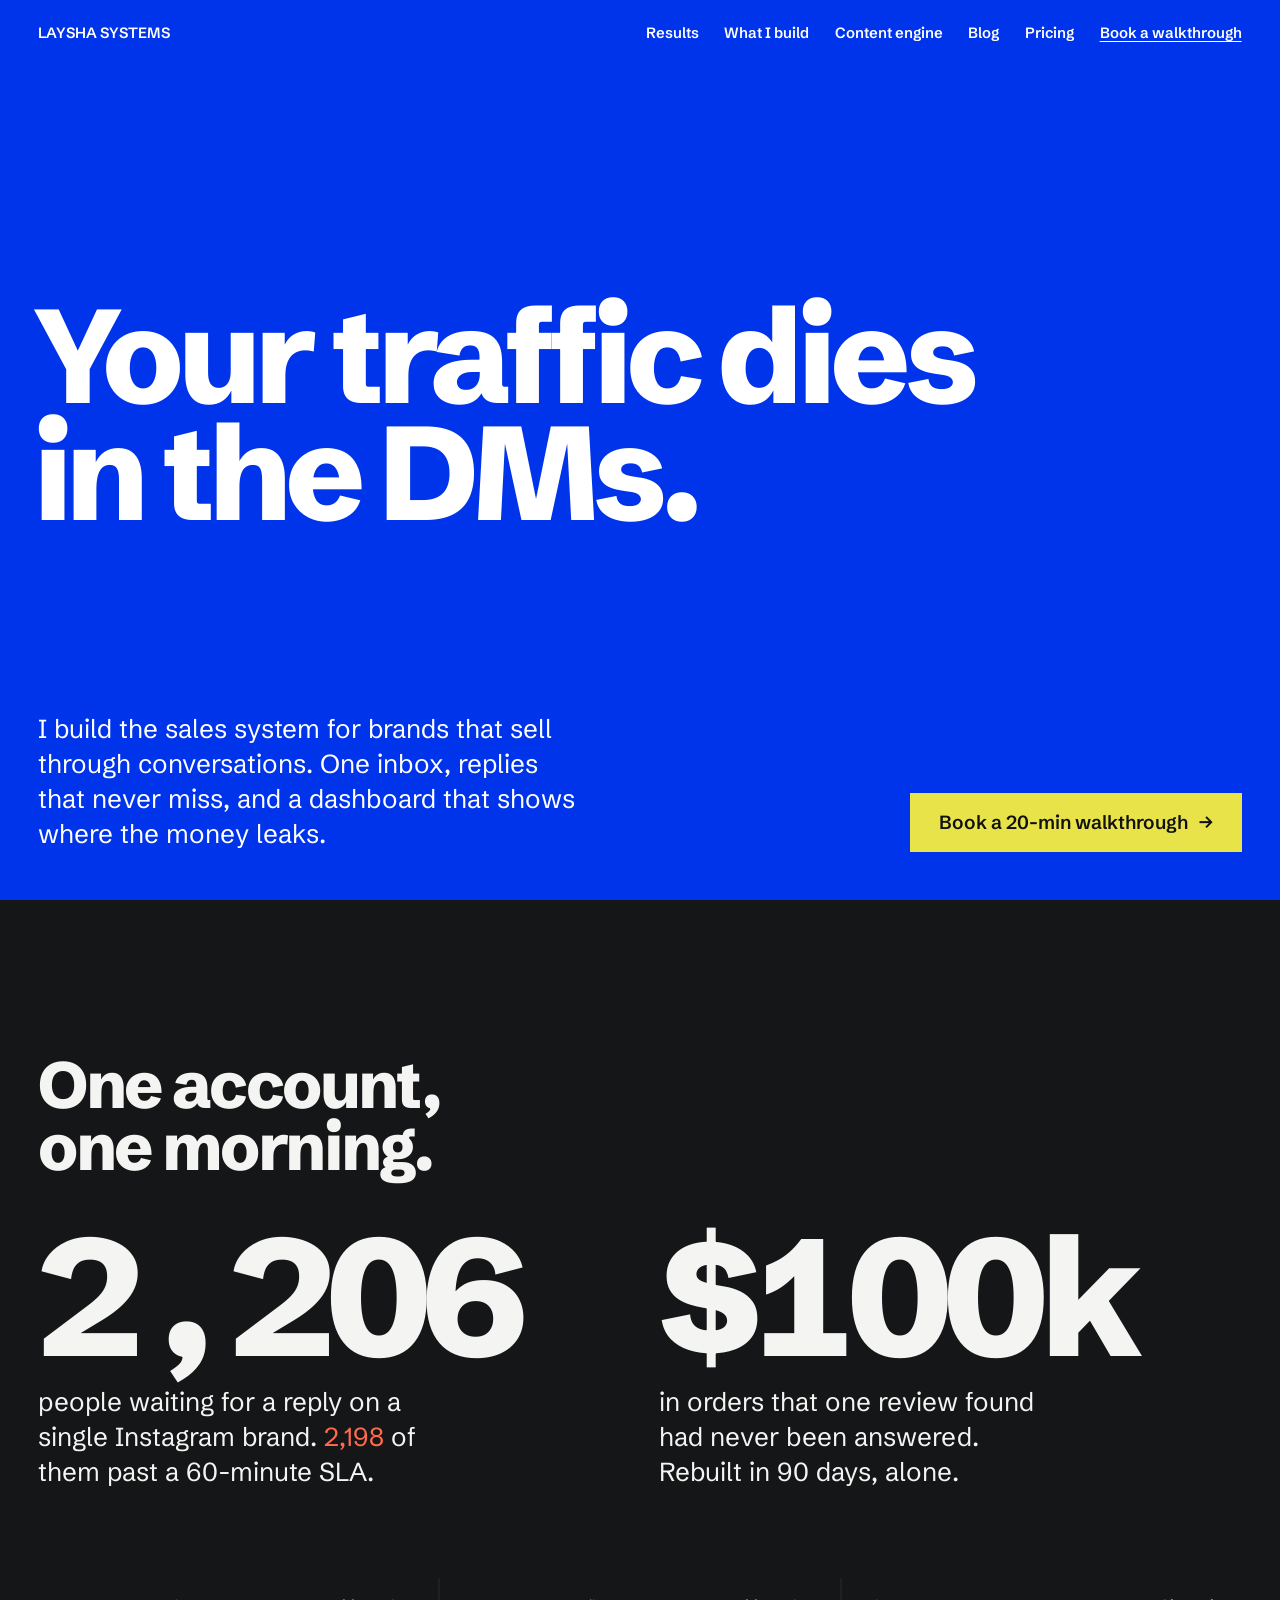
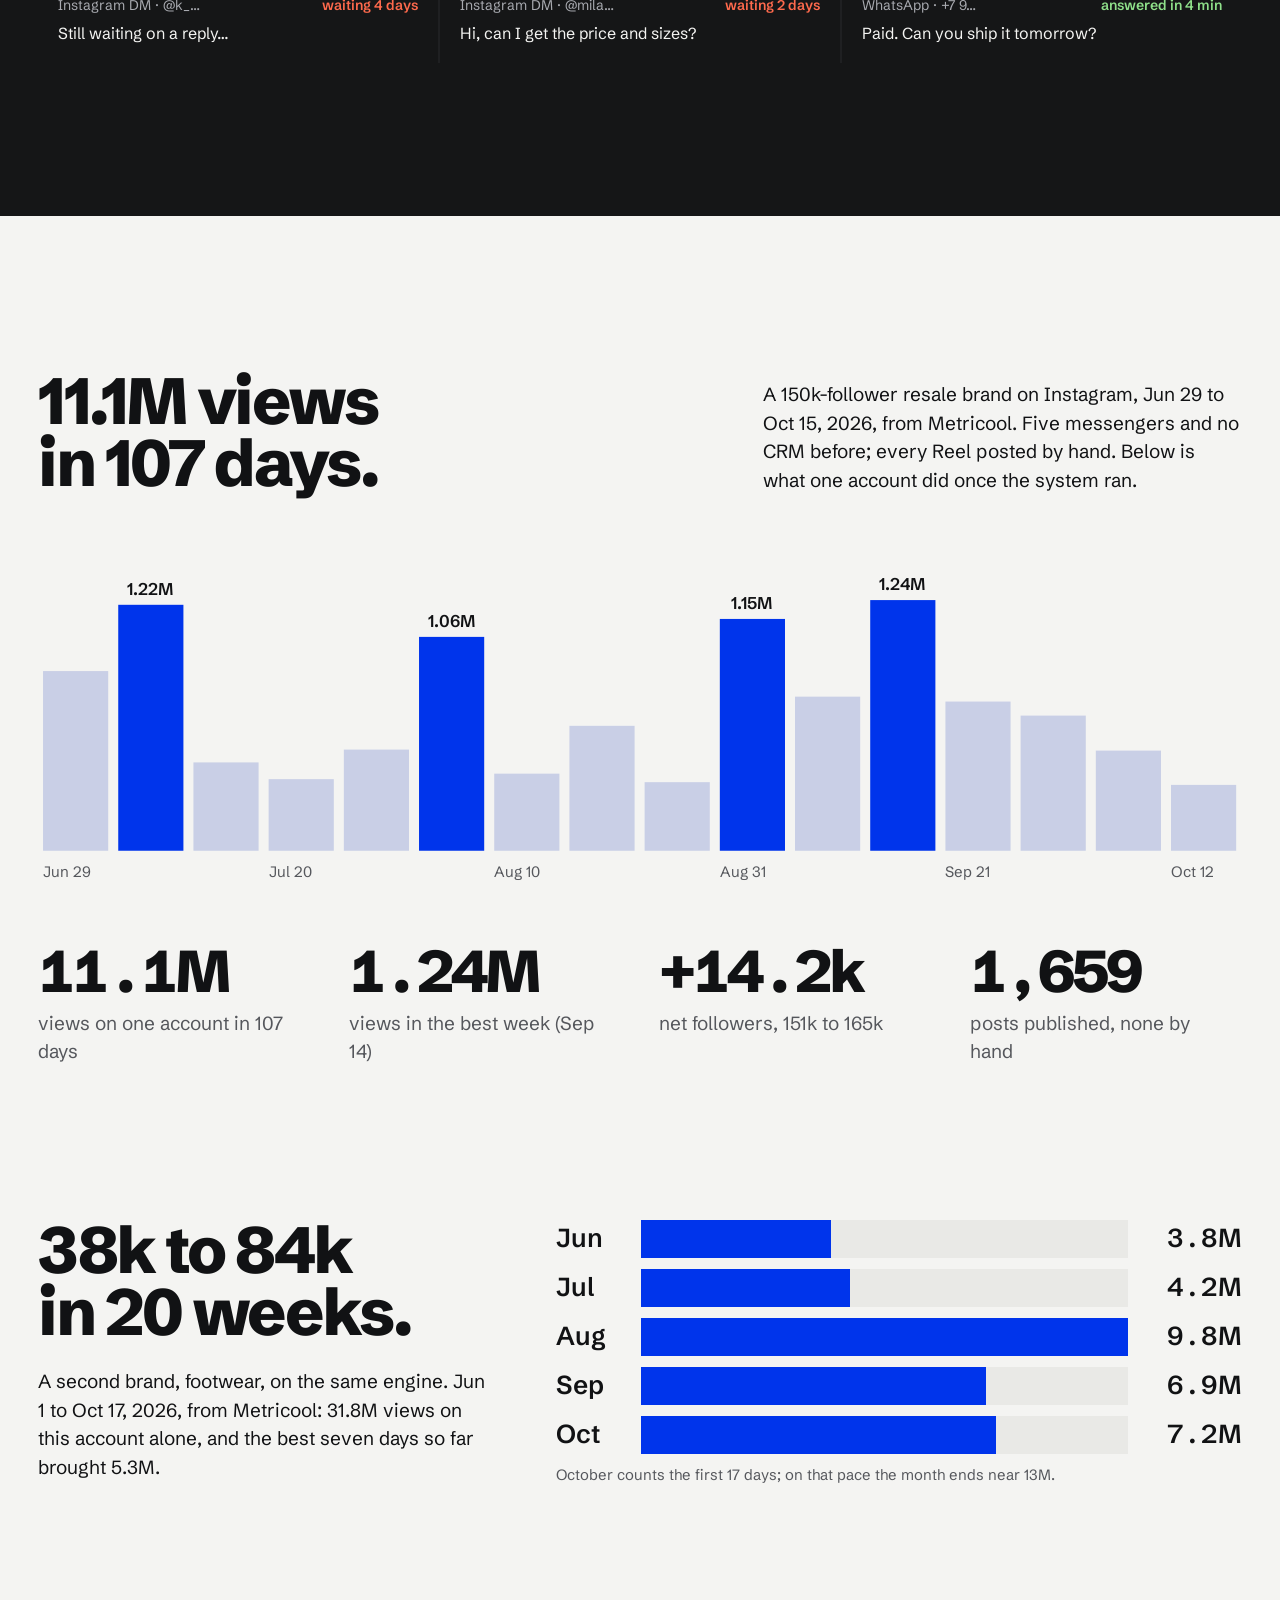
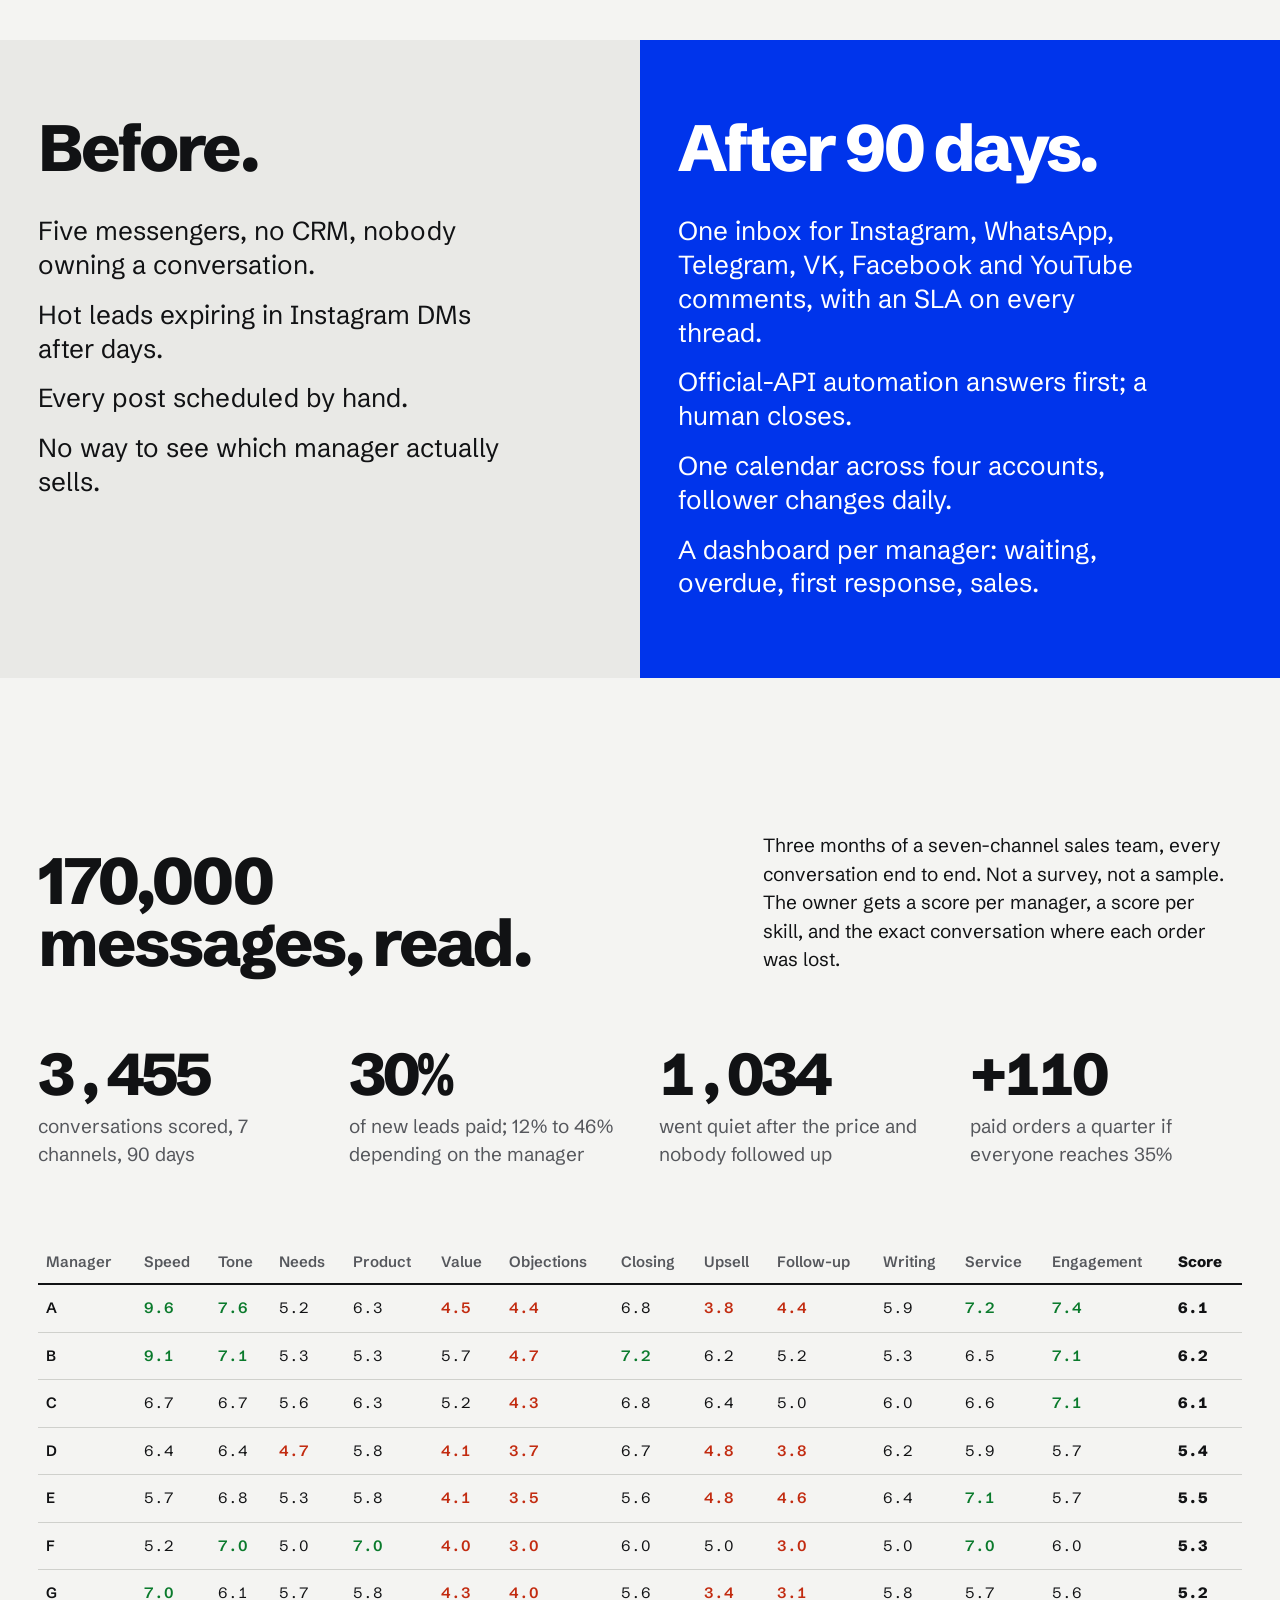
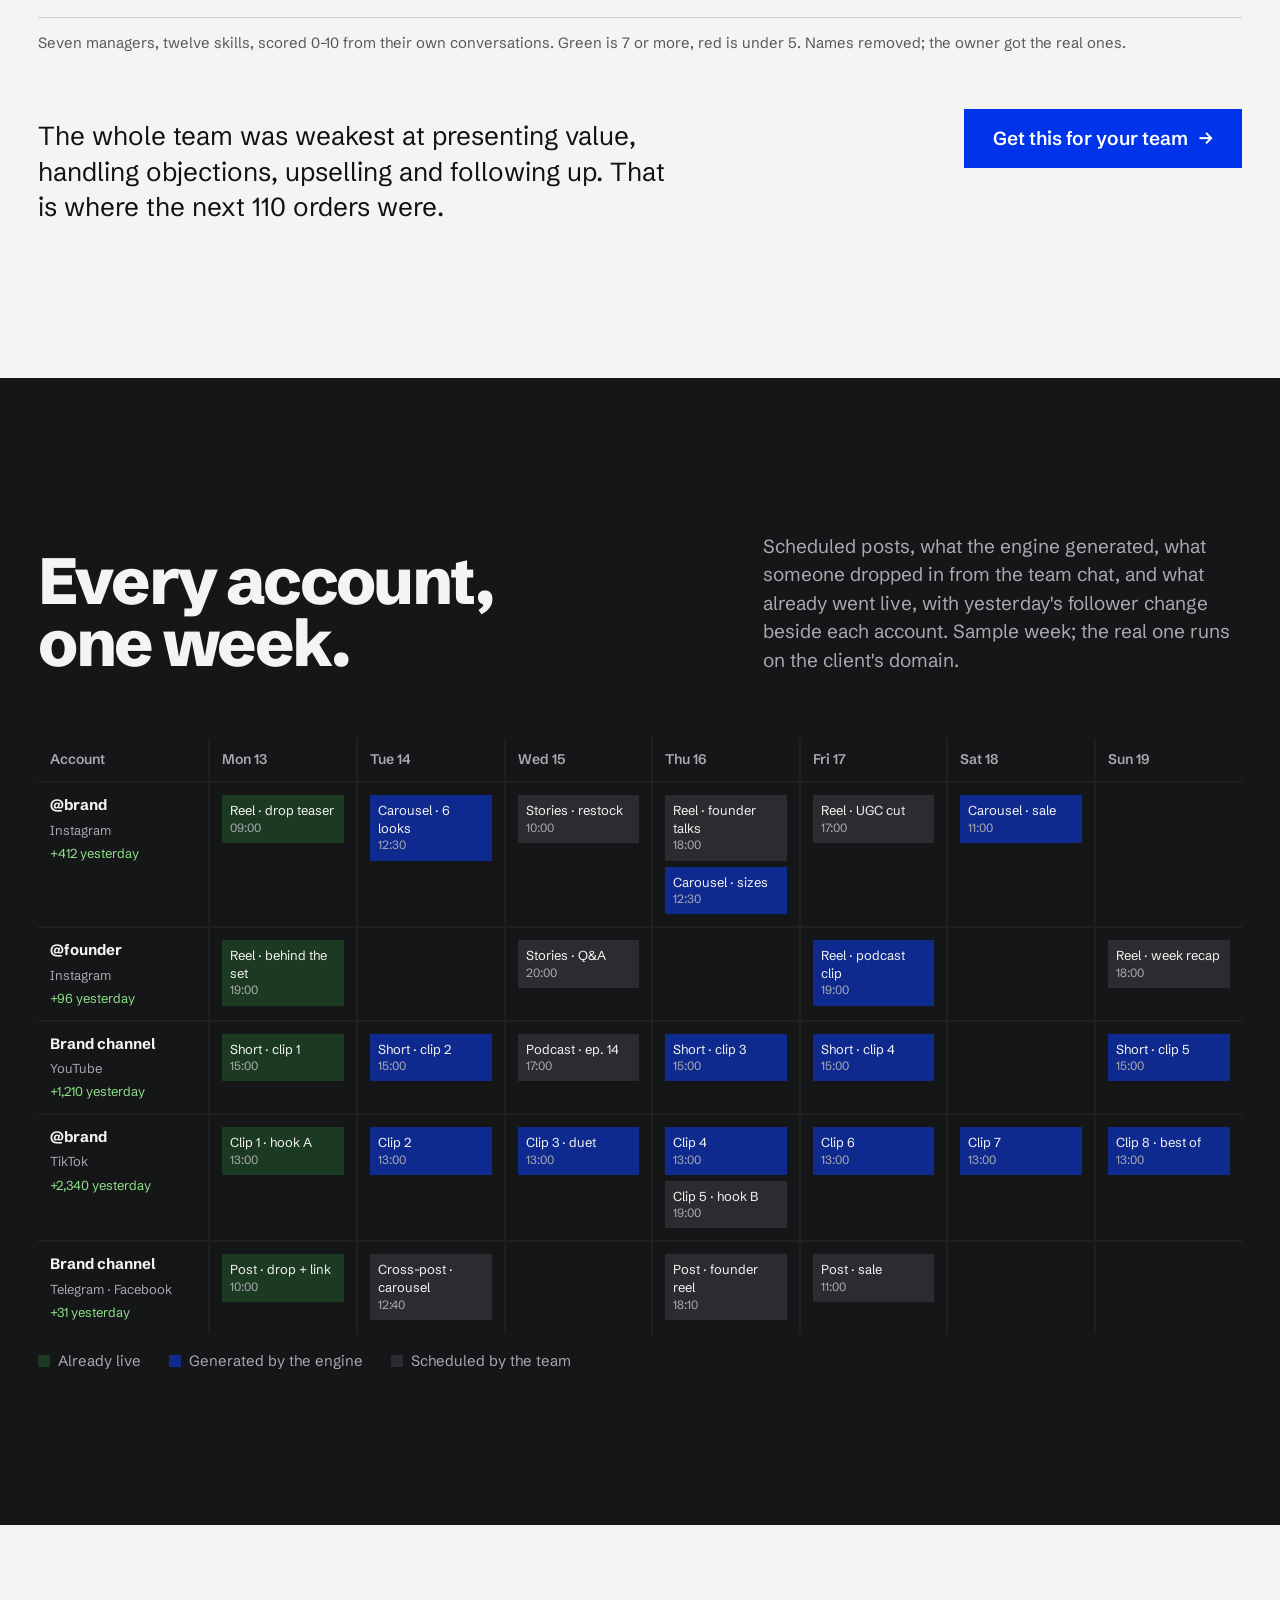
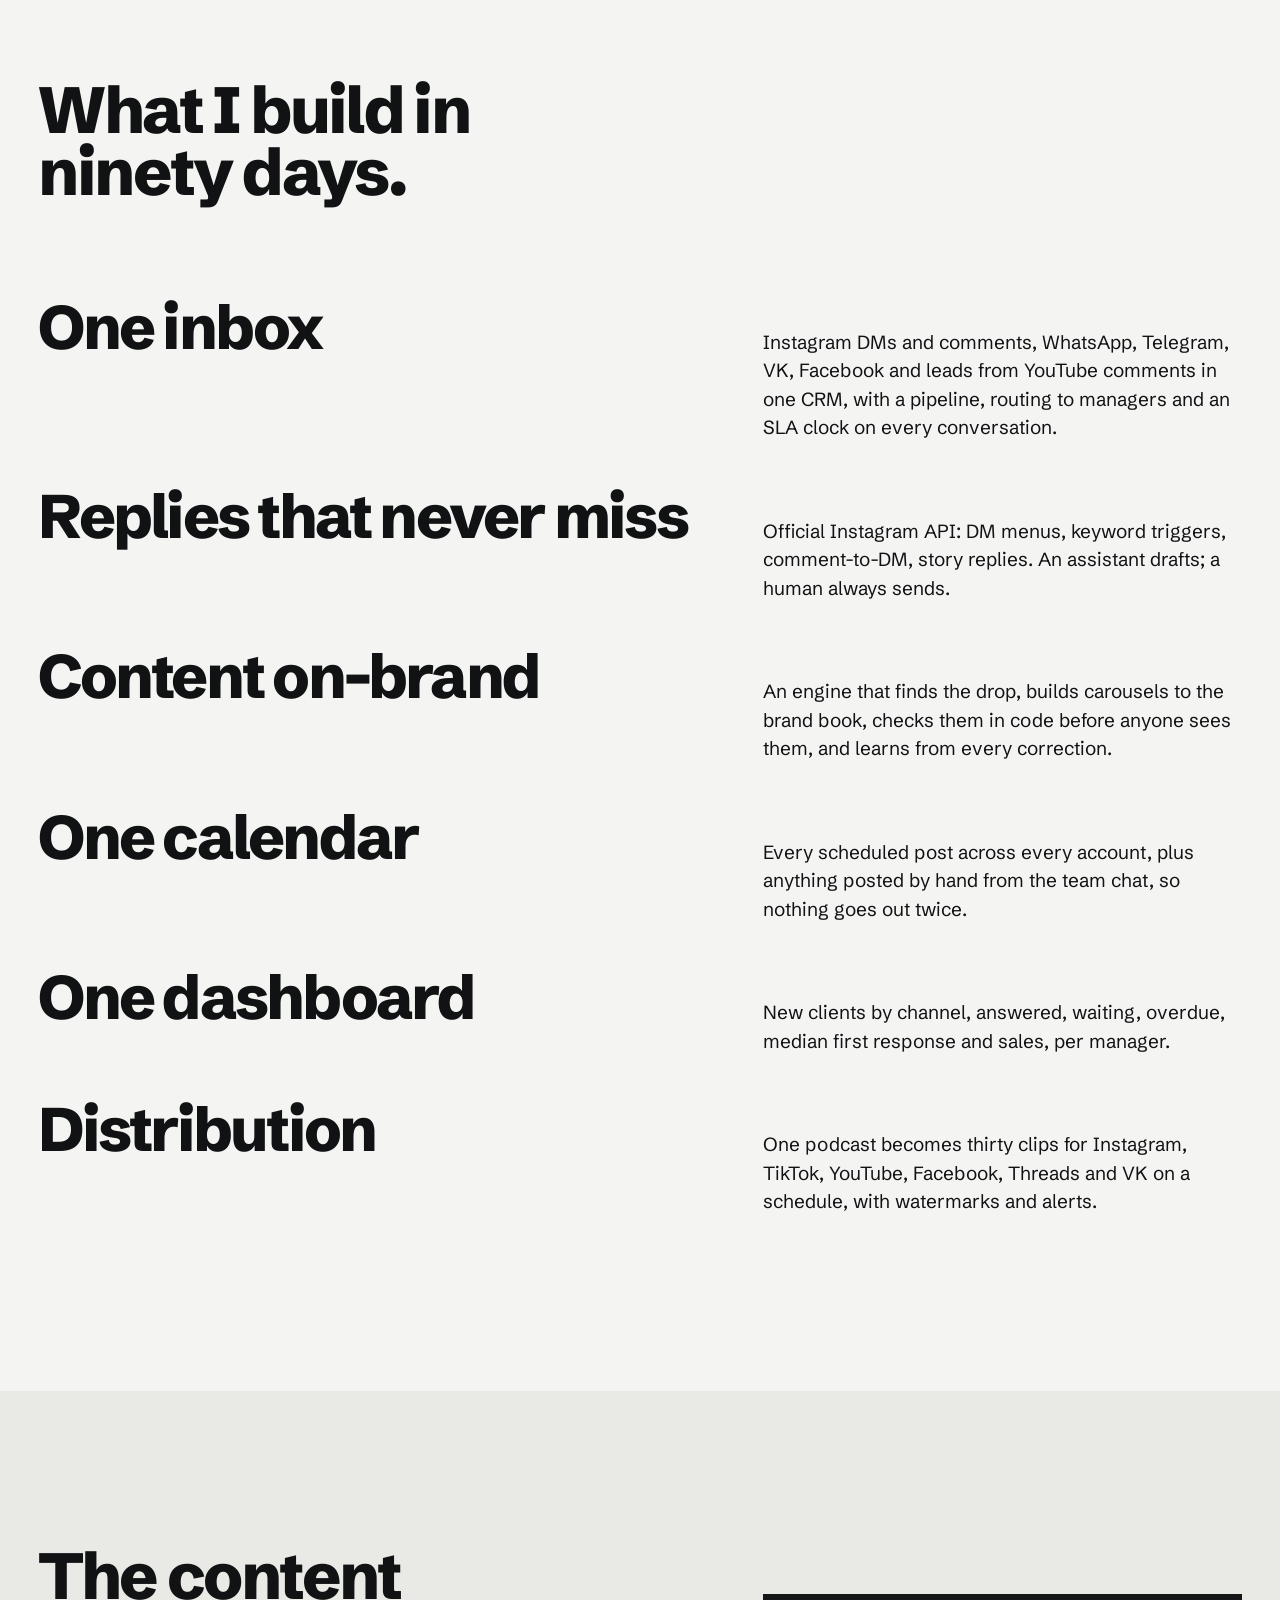
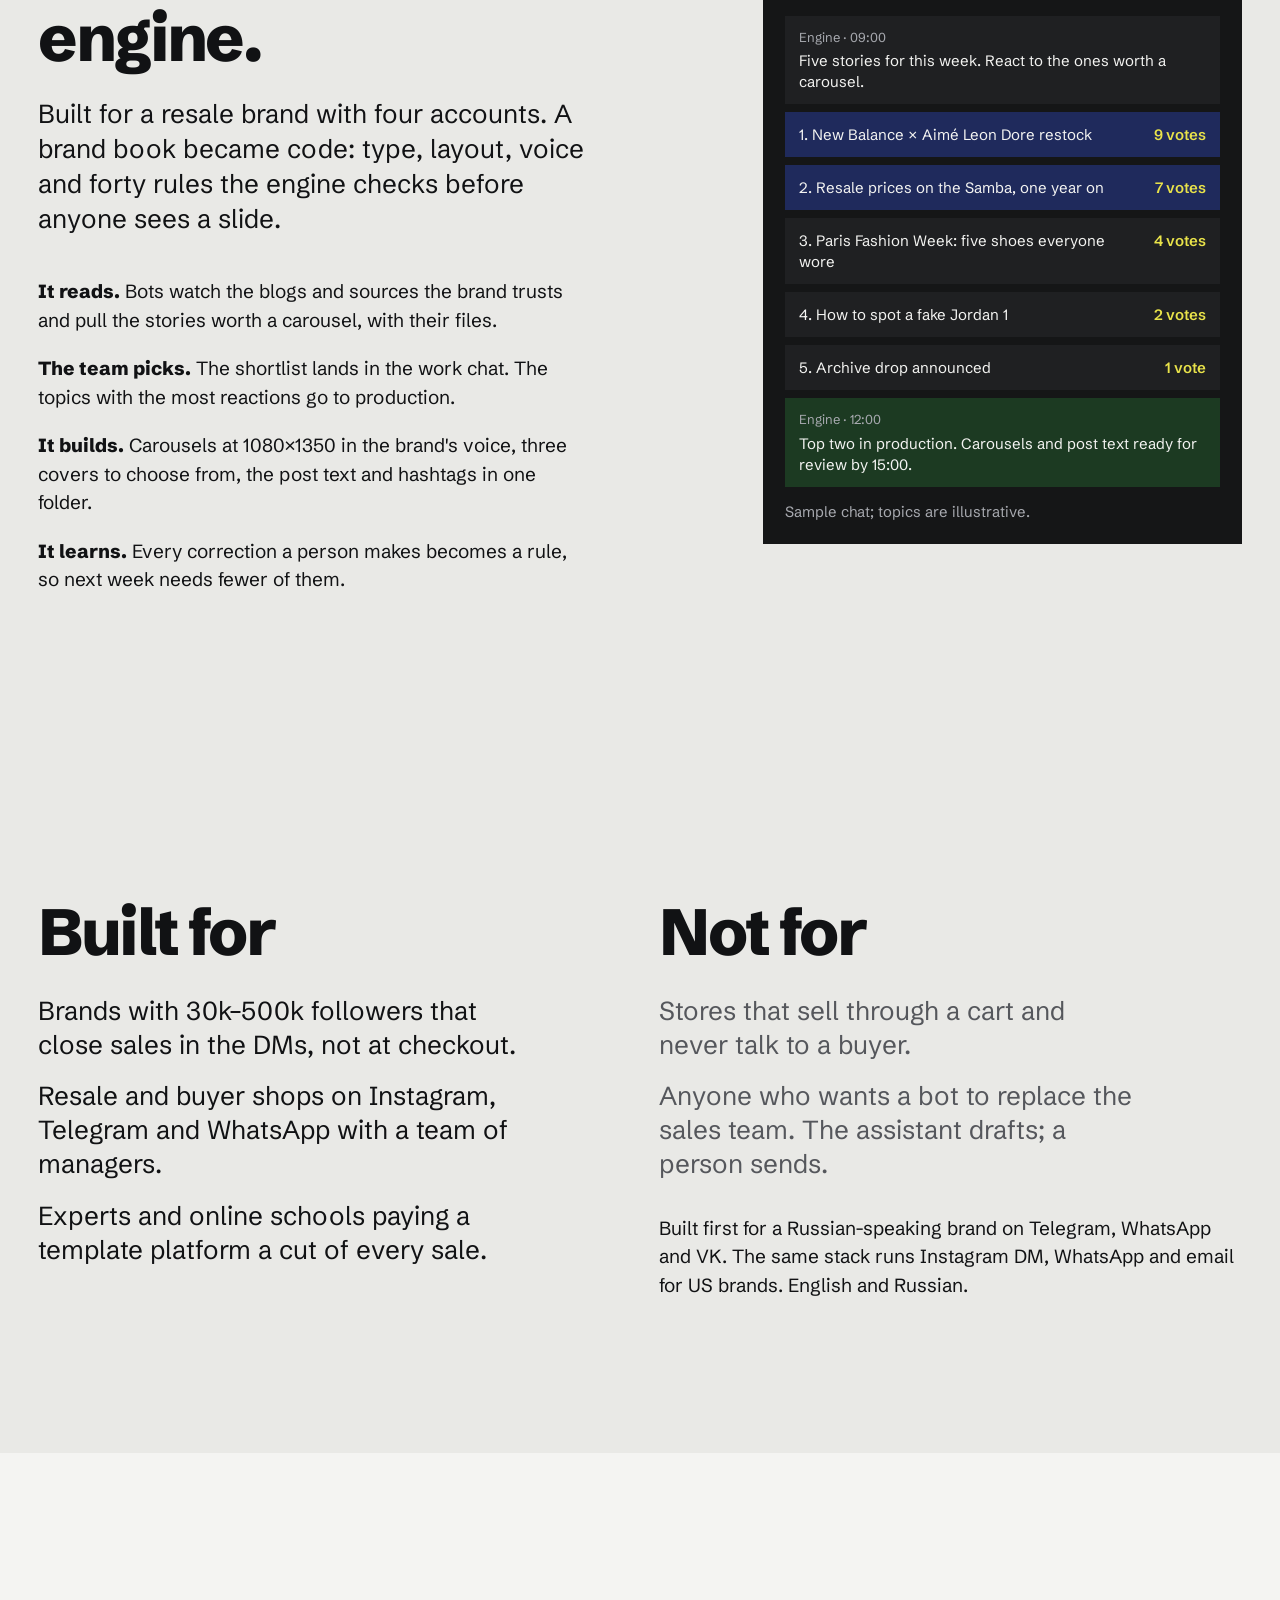
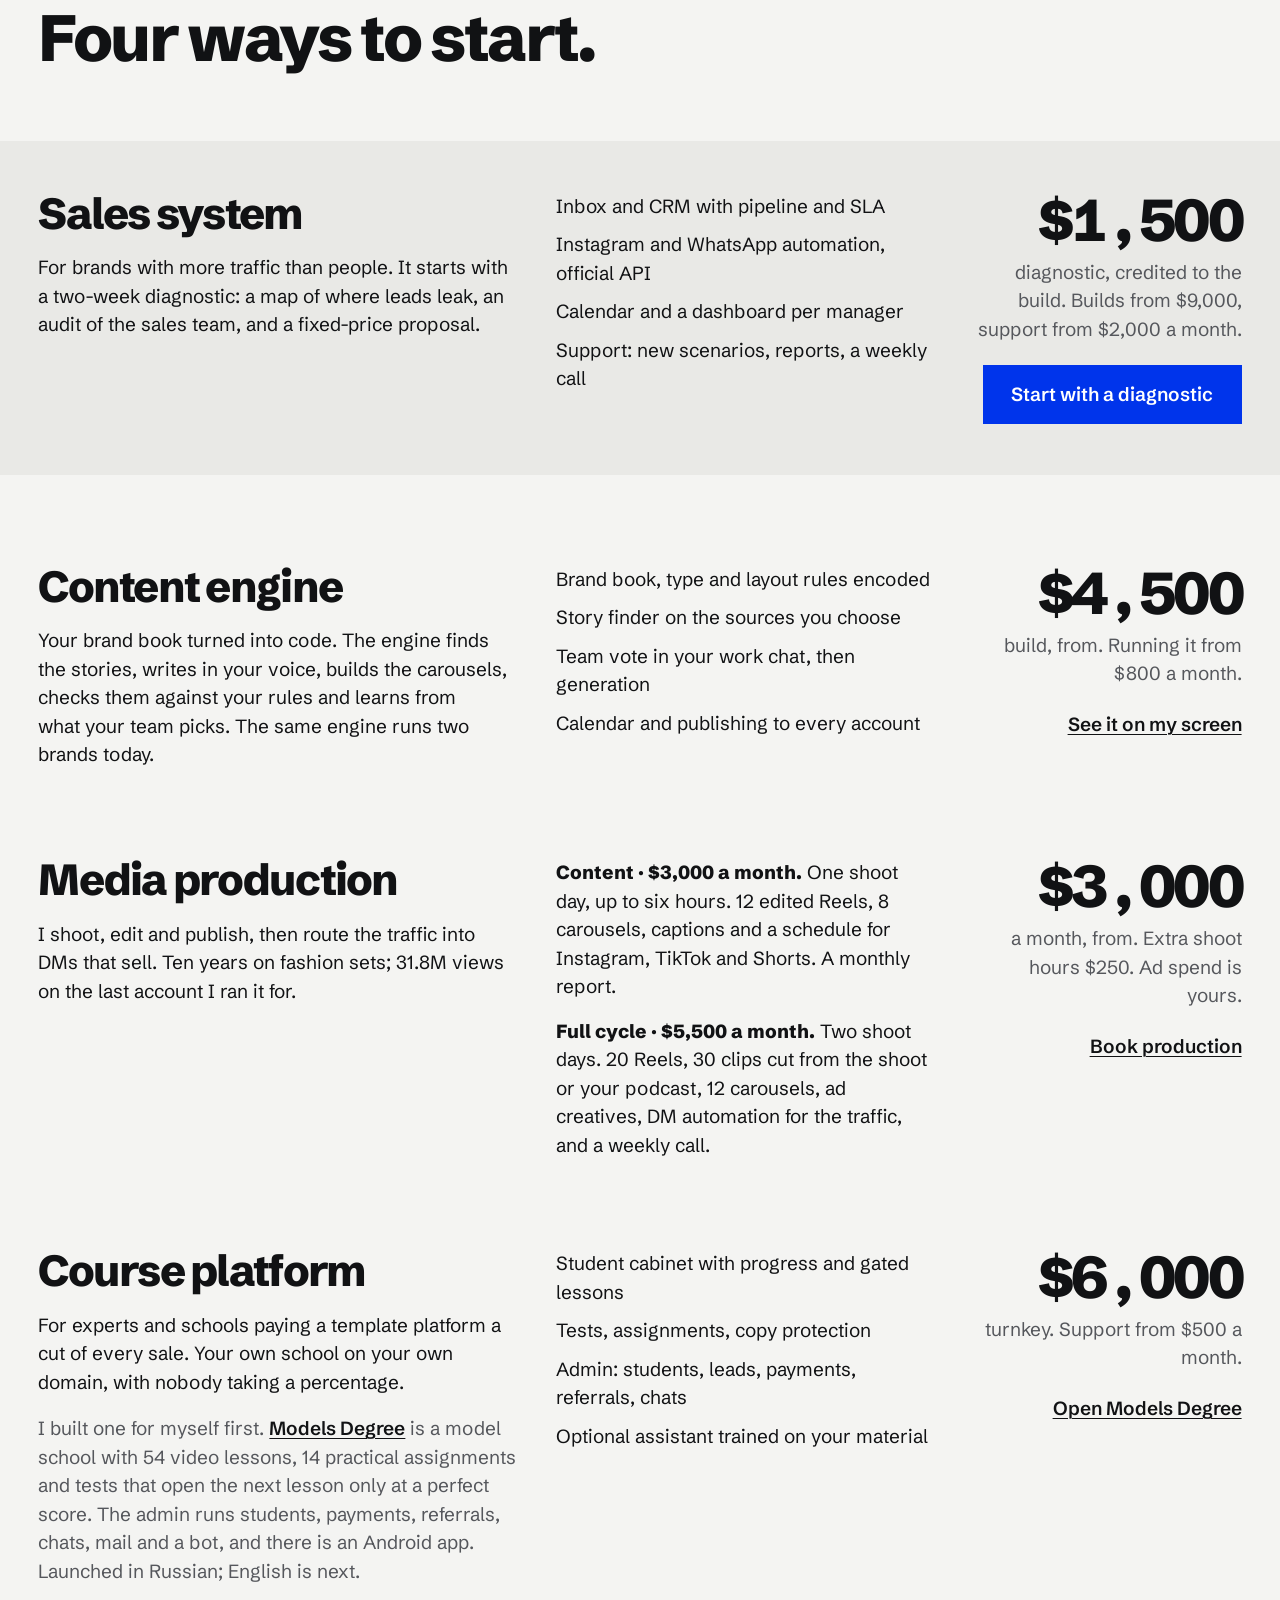
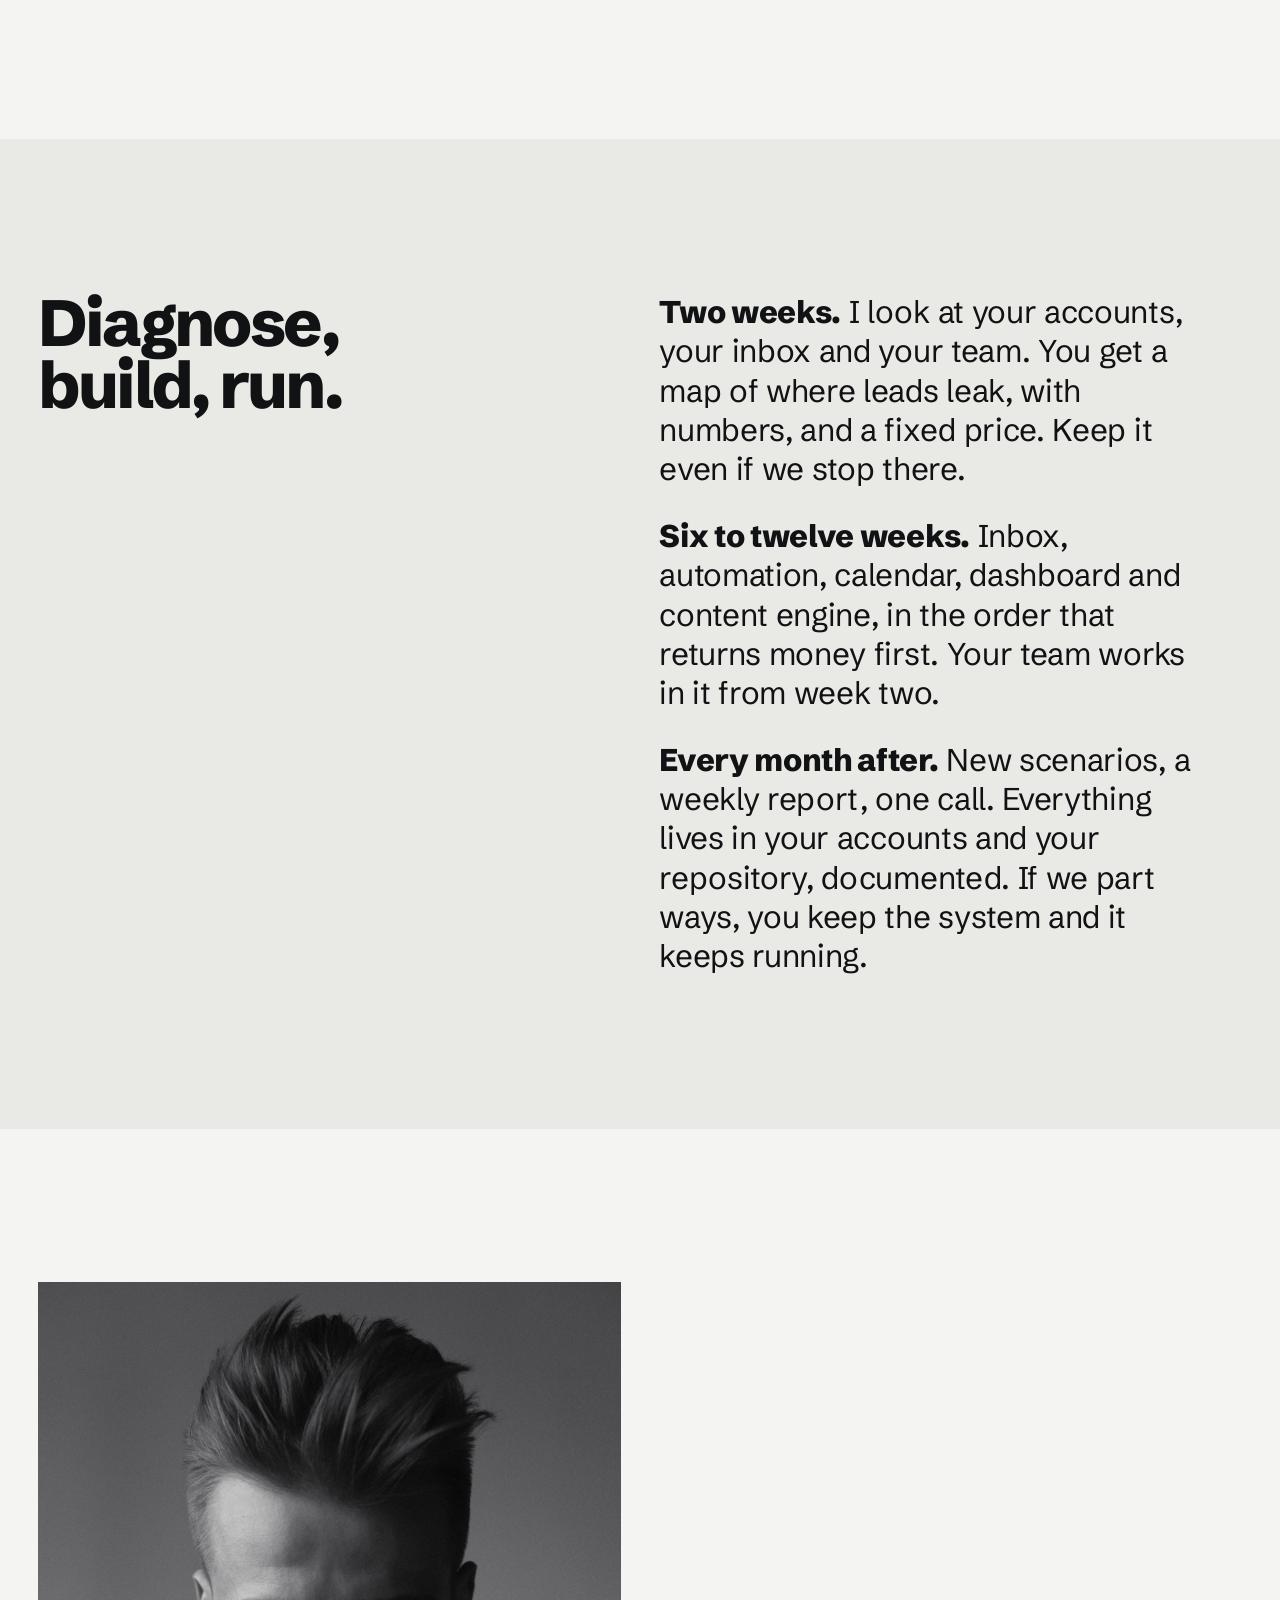
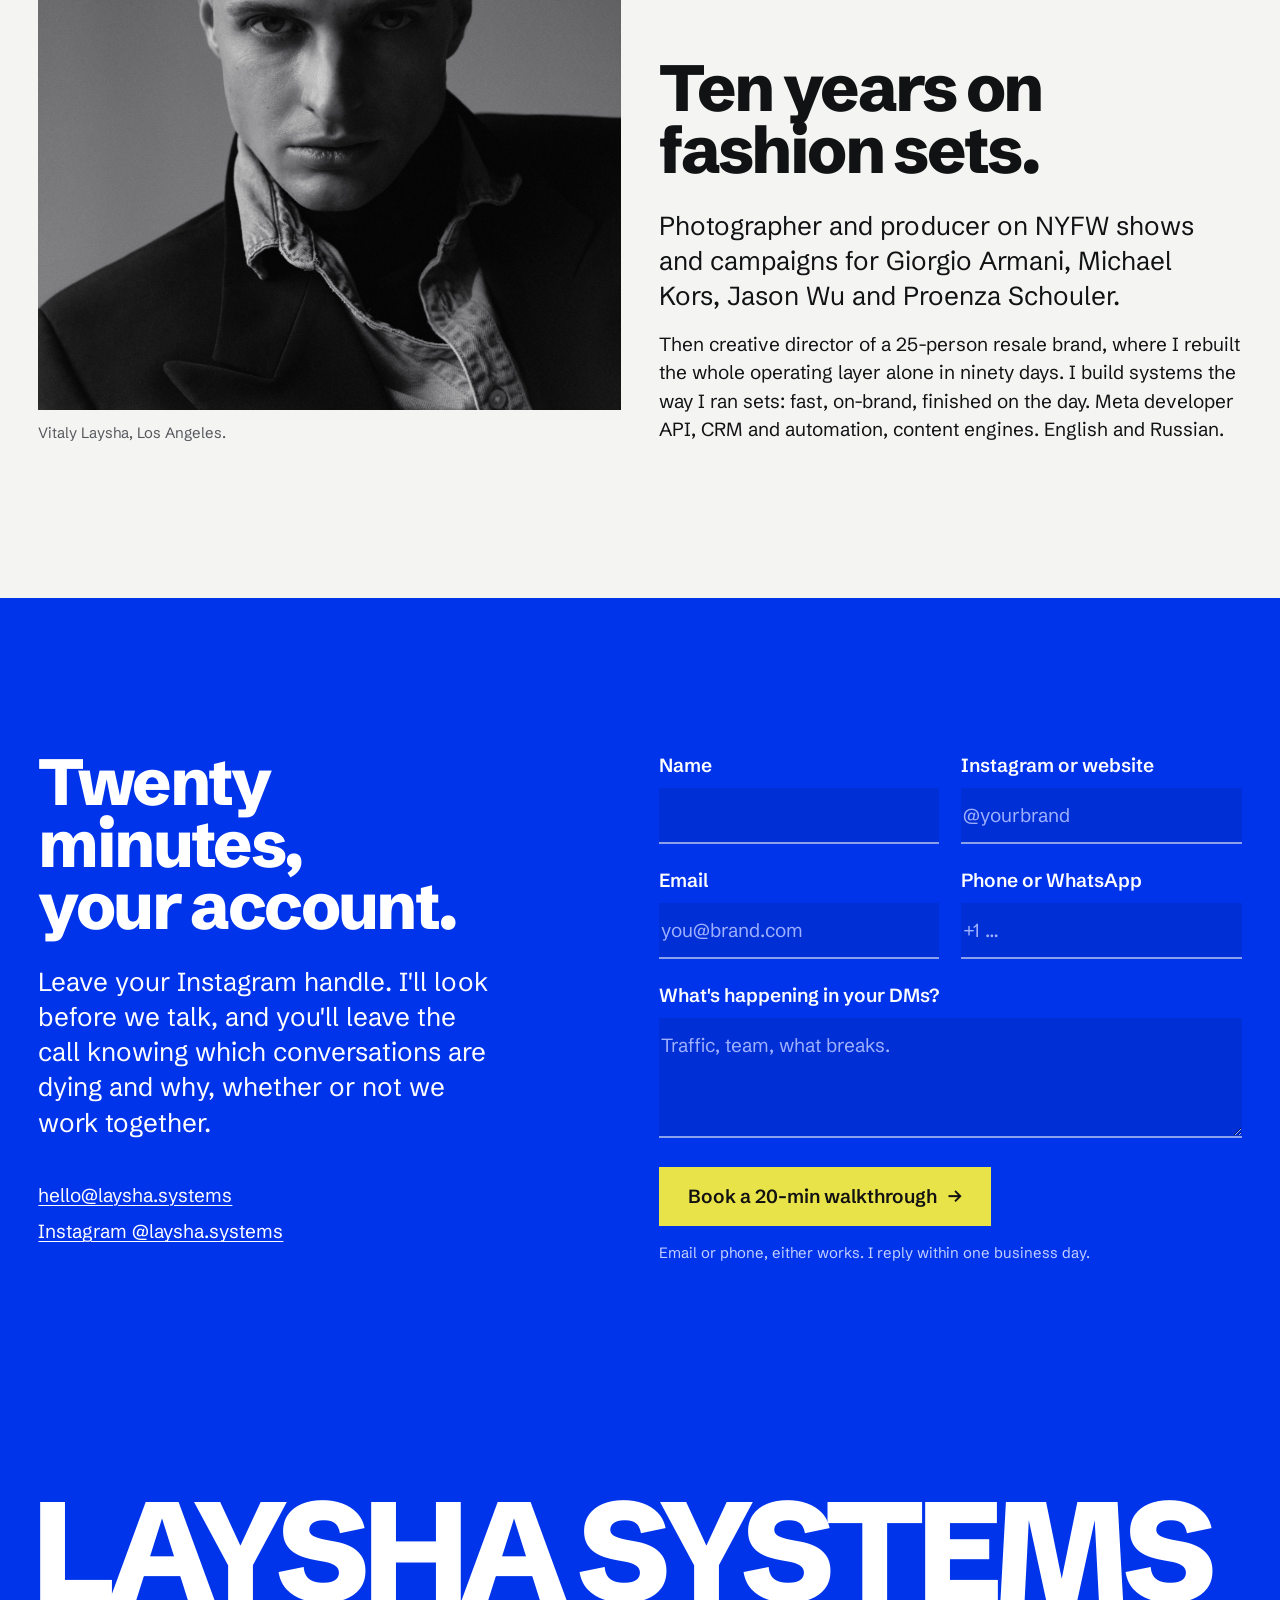
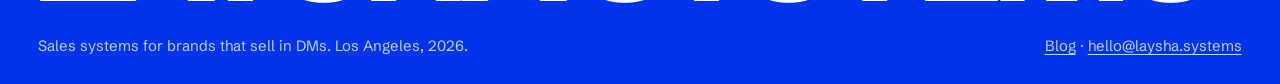
==== index.html @ 1160bf28 "Redesign (type-led, cobalt), content engine section, 4 offers, blog with 3 posts, robots/sitemap/llm" ====
<!doctype html>
<html lang="en">
<head>
<meta charset="utf-8">
<meta name="viewport" content="width=device-width,initial-scale=1,viewport-fit=cover">
<title>LAYSHA SYSTEMS — DM sales systems for Instagram brands</title>
<link rel="canonical" href="https://laysha.systems/">
<meta name="description" content="Sales systems for brands that sell through Instagram DMs: one inbox for every channel, replies that never miss, content on-brand at volume, and a dashboard that shows where the money leaks. Los Angeles.">
<meta property="og:url" content="https://laysha.systems/"><meta property="og:type" content="website"><meta name="twitter:card" content="summary_large_image">
<meta property="og:title" content="LAYSHA SYSTEMS">
<meta property="og:description" content="Your traffic dies in the DMs. I build the system that keeps it alive.">
<meta property="og:image" content="https://laysha.systems/portrait.jpg">
<meta name="theme-color" content="#0034eb">
<link rel="preconnect" href="https://fonts.googleapis.com">
<link rel="preconnect" href="https://fonts.gstatic.com" crossorigin>
<link href="https://fonts.googleapis.com/css2?family=Schibsted+Grotesk:wght@400;600;800&display=swap" rel="stylesheet">
<script type="application/ld+json">{"@context":"https://schema.org","@type":"ProfessionalService","name":"LAYSHA SYSTEMS","url":"https://laysha.systems/","email":"hello@laysha.systems","areaServed":"Worldwide","address":{"@type":"PostalAddress","addressLocality":"Los Angeles","addressRegion":"CA","addressCountry":"US"},"founder":{"@type":"Person","name":"Vitaly Laysha"},"description":"DM sales systems for Instagram brands: unified inbox and CRM, official-API automation, content engine, calendar and sales dashboard."}</script>
<style>
:root{
  --cobalt:#0034eb; --cobalt-2:#002fd6; --on-cobalt:#ffffff; --on-cobalt-2:#c5d0ff;
  --yellow:#e9e34a; --on-yellow:#111111;
  --paper:#f4f4f2; --paper-2:#e9e9e6; --ink:#111214; --muted:#55575c;
  --coal:#151617; --coal-2:#1f2022; --on-coal:#f4f4f2; --on-coal-2:#a8aab0;
  --red:#ff6a4d;
  --f:"Schibsted Grotesk","Helvetica Neue",Arial,sans-serif;
  --s-small:clamp(.875rem,.85rem + .1vw,.9375rem);
  --s-body:clamp(1.0625rem,1rem + .25vw,1.1875rem);
  --s-lead:clamp(1.25rem,1.1rem + .7vw,1.625rem);
  --s-head:clamp(2.25rem,1.2rem + 3.6vw,4.75rem);
  --s-display:clamp(2.6rem,10.4vw,10.5rem);
  --m:clamp(16px,3vw,40px);
  --gap:clamp(96px,12vw,200px);
  --ease:cubic-bezier(.22,1,.36,1);
}
*{box-sizing:border-box}
html{-webkit-text-size-adjust:100%;scroll-behavior:smooth}
body{margin:0;background:var(--paper);color:var(--ink);font-family:var(--f);font-size:var(--s-body);line-height:1.5;font-kerning:normal;text-rendering:optimizeLegibility;-webkit-font-smoothing:antialiased}
img{display:block;max-width:100%;height:auto}
a{color:inherit;text-underline-offset:.18em;text-decoration-thickness:.07em}
p{margin:0;max-width:60ch;text-wrap:pretty}
h1,h2,h3{margin:0;font-weight:800;letter-spacing:-.04em;line-height:.95;text-wrap:balance;hyphens:none}
h2{font-size:var(--s-head);max-width:16ch}
h3{font-size:var(--s-lead);letter-spacing:-.02em;line-height:1.15;font-weight:600}
::selection{background:var(--yellow);color:var(--on-yellow)}
:focus-visible{outline:3px solid var(--yellow);outline-offset:3px}
.num{font-variant-numeric:tabular-nums}
.wrap{padding-left:var(--m);padding-right:var(--m);max-width:1520px;margin:0 auto}
.sec{padding-top:var(--gap);padding-bottom:var(--gap)}
.lead{font-size:var(--s-lead);line-height:1.35;max-width:36ch}
.small{font-size:var(--s-small);line-height:1.45}
.muted{color:var(--muted)}

/* buttons: square, flat */
.btn{display:inline-flex;align-items:center;gap:.6em;padding:1.05em 1.5em;font:600 var(--s-body)/1 var(--f);text-decoration:none;border:0;cursor:pointer;transition:transform .16s var(--ease),background-color .2s}
.btn:active{transform:scale(.97)}
.btn.y{background:var(--yellow);color:var(--on-yellow)}
.btn.y:hover{background:#f4ef6a}
.btn.c{background:var(--cobalt);color:#fff}
.btn.c:hover{background:#1a49ff}
.btn .arr{transition:transform .25s var(--ease)}
.btn:hover .arr{transform:translateX(4px)}
.tlink{font-weight:600}

/* fields */
.cobalt{background:var(--cobalt);color:var(--on-cobalt)}
.coal{background:var(--coal);color:var(--on-coal)}
.paper2{background:var(--paper-2)}
.cobalt .muted{color:var(--on-cobalt-2)} .coal .muted{color:var(--on-coal-2)}

/* hero */
.hero{min-height:100svh;display:grid;grid-template-rows:auto 1fr auto;padding-top:22px;padding-bottom:clamp(28px,4vw,48px)}
.top{display:flex;justify-content:space-between;align-items:baseline;gap:24px;font-size:var(--s-small);font-weight:600}
.top nav{display:flex;gap:clamp(14px,2vw,28px);align-items:baseline}
.top nav a{text-decoration:none}
.top nav a:hover{text-decoration:underline}
.top .act{text-decoration:underline}
.hero h1{font-size:var(--s-display);letter-spacing:-.05em;line-height:.88;max-width:none;align-self:center;margin-top:8vh;margin-left:-.04em}
.hero h1 .l{display:block}
.hero .foot{display:flex;justify-content:space-between;align-items:flex-end;gap:32px;flex-wrap:wrap}
.hero .foot p{font-size:var(--s-lead);line-height:1.35;max-width:34ch}

/* proof */
.proof .grid{display:grid;grid-template-columns:repeat(12,minmax(0,1fr));gap:48px var(--m)}
.proof h2{grid-column:1/-1}
.big{font-size:clamp(4.5rem,13vw,13rem);font-weight:800;letter-spacing:-.06em;line-height:.85}
.pair{grid-column:span 6}
.pair p{margin-top:18px;font-size:var(--s-lead);line-height:1.35;max-width:24ch}
.pair .red{color:var(--red)}
.inbox{grid-column:1/-1;margin-top:40px}

/* interface fragments (real product UI keeps its own borders) */
[data-ui]{font-size:14px;line-height:1.35;font-family:var(--f)}
.ui-inbox{background:var(--coal-2);display:grid;grid-template-columns:repeat(3,minmax(0,1fr));gap:2px}
.ui-inbox .row{background:var(--coal);padding:18px 20px;display:grid;gap:8px}
.ui-inbox .who{display:flex;justify-content:space-between;color:var(--on-coal-2)}
.ui-inbox .msg{color:var(--on-coal);font-size:16px}
.ui-inbox .wait{color:var(--red);font-weight:600}
.ui-inbox .ok{color:#8fe08a;font-weight:600}

/* case */
.case-head{display:grid;grid-template-columns:repeat(12,minmax(0,1fr));gap:24px var(--m);align-items:end}
.case-head h2{grid-column:1/8}
.case-head p{grid-column:8/13}
.bars{margin-top:72px}
.bars svg{width:100%;height:auto;display:block}
.stats{display:grid;grid-template-columns:repeat(4,minmax(0,1fr));gap:32px var(--m);margin-top:56px}
.stats b{display:block;font-size:clamp(2.4rem,4.6vw,4.5rem);letter-spacing:-.05em;line-height:.95;font-weight:800}
.stats span{display:block;margin-top:10px;color:var(--muted);max-width:22ch}

/* months list for account two */
.two{margin-top:var(--gap);display:grid;grid-template-columns:repeat(12,minmax(0,1fr));gap:32px var(--m)}
.two .intro{grid-column:1/6}
.two .intro p{margin-top:24px}
.months{grid-column:6/13;display:grid;gap:10px;margin:0;padding:0;list-style:none}
.months li{display:grid;grid-template-columns:4.2ch 1fr 6ch;align-items:center;gap:18px;font-size:var(--s-lead);font-weight:600}
.months .bar{height:clamp(26px,3vw,40px);background:var(--paper-2)}
.months .bar i{display:block;height:100%;background:var(--cobalt);width:var(--w);transform-origin:left;transition:transform 1.1s var(--ease)}
.months .v{text-align:right}
.months .note{grid-template-columns:1fr;font-size:var(--s-small);font-weight:400;color:var(--muted)}

/* before/after */
.ba{display:grid;grid-template-columns:repeat(2,minmax(0,1fr));gap:0}
.ba > div{padding:clamp(40px,6vw,96px) var(--m)}
.ba h3{font-size:var(--s-head);font-weight:800;letter-spacing:-.04em;line-height:.95}
.ba ul{margin:36px 0 0;padding:0;list-style:none;display:grid;gap:16px;font-size:var(--s-lead);line-height:1.3;max-width:30ch}
.ba .after{background:var(--cobalt);color:#fff}

/* audit */
.audit-top{display:grid;grid-template-columns:repeat(12,minmax(0,1fr));gap:32px var(--m);align-items:end}
.audit-top h2{grid-column:1/8}
.audit-top p{grid-column:8/13}
.fourstat{display:grid;grid-template-columns:repeat(4,minmax(0,1fr));gap:32px var(--m);margin-top:72px}
.fourstat b{display:block;font-size:clamp(2.4rem,4.6vw,4.5rem);letter-spacing:-.05em;line-height:.95;font-weight:800}
.fourstat span{display:block;margin-top:10px;color:var(--muted);max-width:22ch}
.matrix{margin-top:72px;overflow-x:auto;-webkit-overflow-scrolling:touch}
.matrix table{border-collapse:collapse;width:100%;min-width:860px;font-size:15px}
.matrix thead th{font-weight:600;text-align:left;padding:10px 8px;color:var(--muted);border-bottom:2px solid var(--ink)}
.matrix tbody th{font-weight:600;text-align:left;padding:12px 8px;border-bottom:1px solid #cfd0cc}
.matrix td{padding:12px 8px;border-bottom:1px solid #cfd0cc;font-variant-numeric:tabular-nums}
.matrix td.g{color:#0a7a2c;font-weight:600} .matrix td.r{color:#c22b10;font-weight:600}
.matrix td:last-child,.matrix th:last-child{font-weight:800;color:var(--ink)}
.matrix-cap{margin-top:16px}
.audit-end{margin-top:56px;display:flex;flex-wrap:wrap;gap:24px 48px;align-items:baseline;justify-content:space-between}
.audit-end p{font-size:var(--s-lead);line-height:1.35;max-width:40ch}

/* calendar fragment */
.cal-head{display:grid;grid-template-columns:repeat(12,minmax(0,1fr));gap:24px var(--m);align-items:end}
.cal-head h2{grid-column:1/8}
.cal-head p{grid-column:8/13}
.ui-cal{margin-top:64px;overflow-x:auto;-webkit-overflow-scrolling:touch}
.ui-cal .grid{display:grid;grid-template-columns:170px repeat(7,minmax(118px,1fr));gap:2px;background:var(--coal-2);min-width:1000px}
.ui-cal .c{background:var(--coal);padding:12px;min-height:76px;display:grid;align-content:start;gap:6px}
.ui-cal .h{min-height:auto;color:var(--on-coal-2);font-weight:600}
.ui-cal .acc b{display:block;font-size:15px;color:var(--on-coal)}
.ui-cal .acc span{color:var(--on-coal-2);font-size:13px}
.ui-cal .acc em{font-style:normal;color:#8fe08a;font-size:13px}
.ui-cal .p{background:#2a2c30;padding:7px 8px;font-size:13px;color:var(--on-coal)}
.ui-cal .p small{display:block;color:var(--on-coal-2);font-size:12px}
.ui-cal .p.gen{background:#0f2a8f}
.ui-cal .p.live{background:#1c3a22}
.cal-key{margin-top:16px;display:flex;flex-wrap:wrap;gap:8px 28px}
.cal-key i{display:inline-block;width:12px;height:12px;margin-right:8px;vertical-align:-1px}

/* capabilities list */
.caps h2{max-width:18ch}
.caps ol{list-style:none;margin:72px 0 0;padding:0}
.caps li{display:grid;grid-template-columns:repeat(12,minmax(0,1fr));gap:12px var(--m);align-items:baseline;padding:22px 0}
.caps li + li{border-top:0}
.caps .name{grid-column:1/8;font-size:clamp(2rem,4.8vw,5rem);font-weight:800;letter-spacing:-.045em;line-height:.98}
.caps .what{grid-column:8/13}

/* content engine */
.eng{display:grid;grid-template-columns:repeat(12,minmax(0,1fr));gap:48px var(--m);align-items:start}
.eng .t{grid-column:1/7}
.eng .t .lead{margin-top:28px}
.eng .steps{margin:40px 0 0;padding:0;list-style:none;display:grid;gap:20px;max-width:46ch}
.eng .steps b{font-weight:800}
.eng .chat{grid-column:8/13;background:var(--coal);padding:22px;display:grid;gap:8px;align-self:center}
.chat .bubble{background:var(--coal-2);color:var(--on-coal);padding:12px 14px;font-size:15px;line-height:1.4}
.chat .who{display:block;color:var(--on-coal-2);font-size:13px;margin-bottom:4px}
.chat .opt{display:flex;justify-content:space-between;gap:12px}
.chat .opt em{font-style:normal;color:var(--yellow);font-weight:600;white-space:nowrap}
.chat .opt:nth-child(2),.chat .opt:nth-child(3){background:#1f2a5c}
.chat .done{background:#1c3a22}
.offer .pk{display:grid;gap:16px}
.offer .pk b{font-weight:800}
.offer .ex{margin-top:16px;color:var(--muted)}
.offer .ex a{color:var(--ink);font-weight:600}
@media (max-width:860px){.eng .t,.eng .chat{grid-column:1/-1}}

/* fit */
.fit{display:grid;grid-template-columns:repeat(12,minmax(0,1fr));gap:48px var(--m)}
.fit > div:first-child{grid-column:1/7} .fit > div:last-child{grid-column:7/13}
.fit h3{font-size:var(--s-head);font-weight:800;letter-spacing:-.04em;line-height:.95}
.fit ul{margin:32px 0 0;padding:0;list-style:none;display:grid;gap:18px;font-size:var(--s-lead);line-height:1.3;max-width:30ch}
.fit .no{color:var(--muted)}

/* offers */
.offers{margin-top:72px;display:grid;gap:clamp(56px,7vw,96px)}
.offer{display:grid;grid-template-columns:repeat(12,minmax(0,1fr));gap:24px var(--m);align-items:start}
.offer .t{grid-column:1/6}
.offer .t h3{font-size:clamp(1.9rem,3.4vw,3.25rem);font-weight:800;letter-spacing:-.04em;line-height:1}
.offer .t p{margin-top:18px}
.offer ul{grid-column:6/10;margin:0;padding:0;list-style:none;display:grid;gap:10px}
.offer .price{grid-column:10/13;text-align:right}
.offer .price b{display:block;font-size:clamp(2.4rem,4.6vw,4.5rem);letter-spacing:-.05em;line-height:.95;font-weight:800}
.offer .price span{display:block;margin:10px 0 22px;color:var(--muted)}
.offer.main{background:var(--paper-2);padding:clamp(28px,4vw,56px) var(--m);margin:0 calc(var(--m) * -1)}

/* process */
.process{display:grid;grid-template-columns:repeat(12,minmax(0,1fr));gap:32px var(--m)}
.process h2{grid-column:1/6}
.process .body{grid-column:7/13;display:grid;gap:28px}
.process .body p{font-size:clamp(1.375rem,1rem + 1.2vw,2.125rem);line-height:1.25;max-width:28ch;letter-spacing:-.01em}
.process .body p b{font-weight:800}

/* about */
.about{display:grid;grid-template-columns:repeat(12,minmax(0,1fr));gap:40px var(--m);align-items:end}
.about figure{grid-column:1/7;margin:0}
.about figure img{width:100%;aspect-ratio:4/5;object-fit:cover}
.about figure figcaption{margin-top:12px}
.about .t{grid-column:7/13}
.about .t p{margin-top:28px}
.about .t p + p{margin-top:16px}

/* contact */
.contact{display:grid;grid-template-columns:repeat(12,minmax(0,1fr));gap:48px var(--m)}
.contact .t{grid-column:1/6}
.contact .t p{margin-top:28px}
.contact .t .reach{margin-top:40px;display:grid;gap:8px}
.contact form{grid-column:7/13;display:grid;gap:22px}
.contact .two-col{display:grid;grid-template-columns:1fr 1fr;gap:22px}
.contact label{display:block;font-weight:600;margin-bottom:8px}
.contact input,.contact textarea{width:100%;font:400 var(--s-body)/1.4 var(--f);color:#fff;background:var(--cobalt-2);border:0;border-bottom:2px solid rgba(255,255,255,.55);padding:14px 2px;border-radius:0}
.contact textarea{min-height:120px;resize:vertical}
.contact input::placeholder,.contact textarea::placeholder{color:#9fb0ff}
.contact input:focus,.contact textarea:focus{outline:0;border-bottom-color:var(--yellow)}
.contact .send{display:flex;flex-wrap:wrap;gap:16px 28px;align-items:center}
.ok-msg{display:none;font-size:var(--s-lead);line-height:1.35}
form.sent > *:not(.ok-msg){display:none}
form.sent .ok-msg{display:block}

/* footer */
.foot-big{padding-top:clamp(40px,6vw,80px);padding-bottom:28px}
.foot-big{overflow:hidden}
.foot-big .name{font-size:clamp(2.4rem,11vw,12.5rem);font-weight:800;letter-spacing:-.06em;line-height:.8;margin-left:-.05em;white-space:nowrap}
.foot-big .row{display:flex;flex-wrap:wrap;justify-content:space-between;gap:12px 32px;margin-top:28px}

/* motion: content visible without JS; .js enables entrances */
.js .rv{opacity:0;transform:translateY(24px);transition:opacity .7s var(--ease),transform .7s var(--ease)}
.js .rv.in{opacity:1;transform:none}
.js .rv.d1{transition-delay:.07s}.js .rv.d2{transition-delay:.14s}.js .rv.d3{transition-delay:.21s}
.js .mask{overflow:hidden;display:block;padding-bottom:.06em;margin-bottom:-.06em}
.js .mask > span{display:block;transform:translateY(105%);transition:transform .95s var(--ease)}
.js .mask.in > span{transform:none}
.js .months .bar i{transform:scaleX(0)}
.js .months.in .bar i{transform:scaleX(1)}
.js .months.in li:nth-child(2) .bar i{transition-delay:.08s}.js .months.in li:nth-child(3) .bar i{transition-delay:.16s}.js .months.in li:nth-child(4) .bar i{transition-delay:.24s}.js .months.in li:nth-child(5) .bar i{transition-delay:.32s}
.js .bars rect.b{transform:scaleY(0);transform-box:fill-box;transform-origin:bottom;transition:transform .9s var(--ease)}
.js .bars.in rect.b{transform:scaleY(1)}
@media (prefers-reduced-motion:reduce){
  html{scroll-behavior:auto}
  .js .rv,.js .mask > span,.js .months .bar i,.js .bars rect.b{opacity:1;transform:none;transition:none}
}

/* phone */
@media (max-width:860px){
  .top nav a.hide{display:none}
  .hero h1{margin-top:0;font-size:11.6vw;align-self:end;margin-bottom:9vh}
  .proof .pair{grid-column:1/-1}
  .ui-inbox{grid-template-columns:1fr}
  .case-head h2,.case-head p,.audit-top h2,.audit-top p,.cal-head h2,.cal-head p,.two .intro,.months,.fit > div:first-child,.fit > div:last-child,.offer .t,.offer ul,.offer .price,.process h2,.process .body,.about figure,.about .t,.contact .t,.contact form{grid-column:1/-1}
  .stats,.fourstat{grid-template-columns:1fr 1fr}
  .ba{grid-template-columns:1fr}
  .caps .name,.caps .what{grid-column:1/-1}
  .caps li{padding:16px 0}
  .offer .price{text-align:left}
  .contact .two-col{grid-template-columns:1fr}
  .months li{grid-template-columns:3.6ch 1fr 5ch;gap:12px}
}
</style>
</head>
<body>

<section class="cobalt hero wrap" id="top" style="max-width:none">
  <div class="top">
    <a href="#top" style="text-decoration:none">LAYSHA SYSTEMS</a>
    <nav aria-label="Main">
      <a href="#case" class="hide">Results</a><a href="#build" class="hide">What I build</a><a href="#engine" class="hide">Content engine</a><a href="/blog/" class="hide">Blog</a><a href="#pricing" class="hide">Pricing</a><a href="#contact" class="act">Book a walkthrough</a>
    </nav>
  </div>
  <h1><span class="mask l"><span>Your traffic dies</span></span><span class="mask l"><span>in the DMs.</span></span></h1>
  <div class="foot">
    <p class="rv">I build the sales system for brands that sell through conversations. One inbox, replies that never miss, and a dashboard that shows where the money leaks.</p>
    <a class="btn y rv d1" href="#contact">Book a 20-min walkthrough <span class="arr" aria-hidden="true">→</span></a>
  </div>
</section>

<section class="coal proof sec" aria-label="What one audit found">
  <div class="wrap grid">
    <h2 class="rv">One account, one morning.</h2>
    <div class="pair rv">
      <div class="big num" data-count="2206">2,206</div>
      <p>people waiting for a reply on a single Instagram brand. <span class="red">2,198</span> of them past a 60-minute SLA.</p>
    </div>
    <div class="pair rv d1">
      <div class="big num" data-count="100" data-prefix="$" data-suffix="k">$100k</div>
      <p>in orders that one review found had never been answered. Rebuilt in 90 days, alone.</p>
    </div>
    <div class="inbox rv d2" data-ui>
      <div class="ui-inbox" role="img" aria-label="Three inbox threads from a client's CRM: two waiting for days, one answered in four minutes">
        <div class="row"><div class="who"><span>Instagram DM · @k_…</span><span class="wait">waiting 4 days</span></div><div class="msg">Still waiting on a reply…</div></div>
        <div class="row"><div class="who"><span>Instagram DM · @mila…</span><span class="wait">waiting 2 days</span></div><div class="msg">Hi, can I get the price and sizes?</div></div>
        <div class="row"><div class="who"><span>WhatsApp · +7 9…</span><span class="ok">answered in 4 min</span></div><div class="msg">Paid. Can you ship it tomorrow?</div></div>
      </div>
    </div>
  </div>
</section>

<section id="case" class="sec">
  <div class="wrap">
    <div class="case-head">
      <h2 class="rv">11.1M views in 107 days.</h2>
      <p class="rv d1">A 150k-follower resale brand on Instagram, Jun 29 to Oct 15, 2026, from Metricool. Five messengers and no CRM before; every Reel posted by hand. Below is what one account did once the system ran.</p>
    </div>
    <div class="bars" id="bars"><svg viewBox="0 0 1200 320" role="img" aria-label="Weekly Instagram views for the resale brand, June 29 to October 15, peaking at 1.24 million in the week of September 14"><g id="barsG"></g></svg></div>
    <div class="stats">
      <div class="rv"><b class="num" data-count="11.1" data-suffix="M" data-dec="1">11.1M</b><span>views on one account in 107 days</span></div>
      <div class="rv d1"><b class="num" data-count="1.24" data-suffix="M" data-dec="2">1.24M</b><span>views in the best week (Sep 14)</span></div>
      <div class="rv d2"><b class="num" data-count="14.2" data-prefix="+" data-suffix="k" data-dec="1">+14.2k</b><span>net followers, 151k to 165k</span></div>
      <div class="rv d3"><b class="num" data-count="1659">1,659</b><span>posts published, none by hand</span></div>
    </div>

    <div class="two">
      <div class="intro">
        <h2 class="rv">38k to 84k in 20 weeks.</h2>
        <p class="rv d1">A second brand, footwear, on the same engine. Jun 1 to Oct 17, 2026, from Metricool: 31.8M views on this account alone, and the best seven days so far brought 5.3M.</p>
      </div>
      <ul class="months" id="months" aria-label="Monthly views for the footwear brand">
        <li><span>Jun</span><span class="bar"><i style="--w:39%"></i></span><span class="v num">3.8M</span></li>
        <li><span>Jul</span><span class="bar"><i style="--w:43%"></i></span><span class="v num">4.2M</span></li>
        <li><span>Aug</span><span class="bar"><i style="--w:100%"></i></span><span class="v num">9.8M</span></li>
        <li><span>Sep</span><span class="bar"><i style="--w:71%"></i></span><span class="v num">6.9M</span></li>
        <li><span>Oct</span><span class="bar"><i style="--w:73%"></i></span><span class="v num">7.2M</span></li>
        <li class="note">October counts the first 17 days; on that pace the month ends near 13M.</li>
      </ul>
    </div>
  </div>
</section>

<section class="ba" aria-label="Before and after">
  <div class="paper2">
    <h3 class="rv">Before.</h3>
    <ul class="rv d1">
      <li>Five messengers, no CRM, nobody owning a conversation.</li>
      <li>Hot leads expiring in Instagram DMs after days.</li>
      <li>Every post scheduled by hand.</li>
      <li>No way to see which manager actually sells.</li>
    </ul>
  </div>
  <div class="after">
    <h3 class="rv">After 90 days.</h3>
    <ul class="rv d1">
      <li>One inbox for Instagram, WhatsApp, Telegram, VK, Facebook and YouTube comments, with an SLA on every thread.</li>
      <li>Official-API automation answers first; a human closes.</li>
      <li>One calendar across four accounts, follower changes daily.</li>
      <li>A dashboard per manager: waiting, overdue, first response, sales.</li>
    </ul>
  </div>
</section>

<section id="audit" class="sec">
  <div class="wrap">
    <div class="audit-top">
      <h2 class="rv">170,000 messages, read.</h2>
      <p class="rv d1">Three months of a seven-channel sales team, every conversation end to end. Not a survey, not a sample. The owner gets a score per manager, a score per skill, and the exact conversation where each order was lost.</p>
    </div>
    <div class="fourstat">
      <div class="rv"><b class="num" data-count="3455">3,455</b><span>conversations scored, 7 channels, 90 days</span></div>
      <div class="rv d1"><b class="num" data-count="30" data-suffix="%">30%</b><span>of new leads paid; 12% to 46% depending on the manager</span></div>
      <div class="rv d2"><b class="num" data-count="1034">1,034</b><span>went quiet after the price and nobody followed up</span></div>
      <div class="rv d3"><b class="num" data-count="110" data-prefix="+">+110</b><span>paid orders a quarter if everyone reaches 35%</span></div>
    </div>
    <div class="matrix rv">
      <table>
        <caption class="small muted" style="caption-side:bottom;text-align:left;padding-top:14px">Seven managers, twelve skills, scored 0–10 from their own conversations. Green is 7 or more, red is under 5. Names removed; the owner got the real ones.</caption>
        <thead><tr><th scope="col">Manager</th><th scope="col">Speed</th><th scope="col">Tone</th><th scope="col">Needs</th><th scope="col">Product</th><th scope="col">Value</th><th scope="col">Objections</th><th scope="col">Closing</th><th scope="col">Upsell</th><th scope="col">Follow-up</th><th scope="col">Writing</th><th scope="col">Service</th><th scope="col">Engagement</th><th scope="col">Score</th></tr></thead>
        <tbody id="mx"></tbody>
      </table>
    </div>
    <div class="audit-end">
      <p class="rv">The whole team was weakest at presenting value, handling objections, upselling and following up. That is where the next 110 orders were.</p>
      <a class="btn c rv d1" href="#contact">Get this for your team <span class="arr" aria-hidden="true">→</span></a>
    </div>
  </div>
</section>

<section id="calendar" class="coal sec">
  <div class="wrap">
    <div class="cal-head">
      <h2 class="rv">Every account, one week.</h2>
      <p class="rv d1 muted">Scheduled posts, what the engine generated, what someone dropped in from the team chat, and what already went live, with yesterday's follower change beside each account. Sample week; the real one runs on the client's domain.</p>
    </div>
    <div class="ui-cal rv" data-ui>
      <div class="grid" role="table" aria-label="Content calendar, sample week">
        <div class="c h" role="columnheader">Account</div><div class="c h">Mon 13</div><div class="c h">Tue 14</div><div class="c h">Wed 15</div><div class="c h">Thu 16</div><div class="c h">Fri 17</div><div class="c h">Sat 18</div><div class="c h">Sun 19</div>
        <div class="c acc"><b>@brand</b><span>Instagram</span><em>+412 yesterday</em></div>
        <div class="c"><div class="p live">Reel · drop teaser<small>09:00</small></div></div><div class="c"><div class="p gen">Carousel · 6 looks<small>12:30</small></div></div><div class="c"><div class="p">Stories · restock<small>10:00</small></div></div><div class="c"><div class="p">Reel · founder talks<small>18:00</small></div><div class="p gen">Carousel · sizes<small>12:30</small></div></div><div class="c"><div class="p">Reel · UGC cut<small>17:00</small></div></div><div class="c"><div class="p gen">Carousel · sale<small>11:00</small></div></div><div class="c"></div>
        <div class="c acc"><b>@founder</b><span>Instagram</span><em>+96 yesterday</em></div>
        <div class="c"><div class="p live">Reel · behind the set<small>19:00</small></div></div><div class="c"></div><div class="c"><div class="p">Stories · Q&amp;A<small>20:00</small></div></div><div class="c"></div><div class="c"><div class="p gen">Reel · podcast clip<small>19:00</small></div></div><div class="c"></div><div class="c"><div class="p">Reel · week recap<small>18:00</small></div></div>
        <div class="c acc"><b>Brand channel</b><span>YouTube</span><em>+1,210 yesterday</em></div>
        <div class="c"><div class="p live">Short · clip 1<small>15:00</small></div></div><div class="c"><div class="p gen">Short · clip 2<small>15:00</small></div></div><div class="c"><div class="p">Podcast · ep. 14<small>17:00</small></div></div><div class="c"><div class="p gen">Short · clip 3<small>15:00</small></div></div><div class="c"><div class="p gen">Short · clip 4<small>15:00</small></div></div><div class="c"></div><div class="c"><div class="p gen">Short · clip 5<small>15:00</small></div></div>
        <div class="c acc"><b>@brand</b><span>TikTok</span><em>+2,340 yesterday</em></div>
        <div class="c"><div class="p live">Clip 1 · hook A<small>13:00</small></div></div><div class="c"><div class="p gen">Clip 2<small>13:00</small></div></div><div class="c"><div class="p gen">Clip 3 · duet<small>13:00</small></div></div><div class="c"><div class="p gen">Clip 4<small>13:00</small></div><div class="p">Clip 5 · hook B<small>19:00</small></div></div><div class="c"><div class="p gen">Clip 6<small>13:00</small></div></div><div class="c"><div class="p gen">Clip 7<small>13:00</small></div></div><div class="c"><div class="p gen">Clip 8 · best of<small>13:00</small></div></div>
        <div class="c acc"><b>Brand channel</b><span>Telegram · Facebook</span><em>+31 yesterday</em></div>
        <div class="c"><div class="p live">Post · drop + link<small>10:00</small></div></div><div class="c"><div class="p">Cross-post · carousel<small>12:40</small></div></div><div class="c"></div><div class="c"><div class="p">Post · founder reel<small>18:10</small></div></div><div class="c"><div class="p">Post · sale<small>11:00</small></div></div><div class="c"></div><div class="c"></div>
      </div>
    </div>
    <div class="cal-key small muted"><span><i style="background:#1c3a22"></i>Already live</span><span><i style="background:#0f2a8f"></i>Generated by the engine</span><span><i style="background:#2a2c30"></i>Scheduled by the team</span></div>
  </div>
</section>

<section id="build" class="caps sec">
  <div class="wrap">
    <h2 class="rv">What I build in ninety days.</h2>
    <ol>
      <li class="rv"><span class="name">One inbox</span><span class="what">Instagram DMs and comments, WhatsApp, Telegram, VK, Facebook and leads from YouTube comments in one CRM, with a pipeline, routing to managers and an SLA clock on every conversation.</span></li>
      <li class="rv"><span class="name">Replies that never miss</span><span class="what">Official Instagram API: DM menus, keyword triggers, comment-to-DM, story replies. An assistant drafts; a human always sends.</span></li>
      <li class="rv"><span class="name">Content on-brand</span><span class="what">An engine that finds the drop, builds carousels to the brand book, checks them in code before anyone sees them, and learns from every correction.</span></li>
      <li class="rv"><span class="name">One calendar</span><span class="what">Every scheduled post across every account, plus anything posted by hand from the team chat, so nothing goes out twice.</span></li>
      <li class="rv"><span class="name">One dashboard</span><span class="what">New clients by channel, answered, waiting, overdue, median first response and sales, per manager.</span></li>
      <li class="rv"><span class="name">Distribution</span><span class="what">One podcast becomes thirty clips for Instagram, TikTok, YouTube, Facebook, Threads and VK on a schedule, with watermarks and alerts.</span></li>
    </ol>
  </div>
</section>

<section id="engine" class="paper2 sec">
  <div class="wrap eng">
    <div class="t">
      <h2 class="rv">The content engine.</h2>
      <p class="lead rv d1">Built for a resale brand with four accounts. A brand book became code: type, layout, voice and forty rules the engine checks before anyone sees a slide.</p>
      <ul class="steps rv d2">
        <li><b>It reads.</b> Bots watch the blogs and sources the brand trusts and pull the stories worth a carousel, with their files.</li>
        <li><b>The team picks.</b> The shortlist lands in the work chat. The topics with the most reactions go to production.</li>
        <li><b>It builds.</b> Carousels at 1080×1350 in the brand's voice, three covers to choose from, the post text and hashtags in one folder.</li>
        <li><b>It learns.</b> Every correction a person makes becomes a rule, so next week needs fewer of them.</li>
      </ul>
    </div>
    <div class="chat rv d1" data-ui role="img" aria-label="Team chat: the engine posts five topics, the team reacts, the top two go to production">
      <div class="bubble bot"><span class="who">Engine · 09:00</span>Five stories for this week. React to the ones worth a carousel.</div>
      <div class="bubble bot opt"><span>1. New Balance × Aimé Leon Dore restock</span><em>9 votes</em></div>
      <div class="bubble bot opt"><span>2. Resale prices on the Samba, one year on</span><em>7 votes</em></div>
      <div class="bubble bot opt"><span>3. Paris Fashion Week: five shoes everyone wore</span><em>4 votes</em></div>
      <div class="bubble bot opt"><span>4. How to spot a fake Jordan 1</span><em>2 votes</em></div>
      <div class="bubble bot opt"><span>5. Archive drop announced</span><em>1 vote</em></div>
      <div class="bubble bot done"><span class="who">Engine · 12:00</span>Top two in production. Carousels and post text ready for review by 15:00.</div>
      <p class="small" style="color:var(--on-coal-2);margin-top:6px">Sample chat; topics are illustrative.</p>
    </div>
  </div>
</section>

<section id="fit" class="paper2 sec">
  <div class="wrap fit">
    <div>
      <h3 class="rv">Built for</h3>
      <ul class="rv d1">
        <li>Brands with 30k–500k followers that close sales in the DMs, not at checkout.</li>
        <li>Resale and buyer shops on Instagram, Telegram and WhatsApp with a team of managers.</li>
        <li>Experts and online schools paying a template platform a cut of every sale.</li>
      </ul>
    </div>
    <div>
      <h3 class="rv">Not for</h3>
      <ul class="no rv d1">
        <li>Stores that sell through a cart and never talk to a buyer.</li>
        <li>Anyone who wants a bot to replace the sales team. The assistant drafts; a person sends.</li>
      </ul>
      <p class="rv d2" style="margin-top:32px">Built first for a Russian-speaking brand on Telegram, WhatsApp and VK. The same stack runs Instagram DM, WhatsApp and email for US brands. English and Russian.</p>
    </div>
  </div>
</section>

<section id="pricing" class="sec">
  <div class="wrap">
    <h2 class="rv">Four ways to start.</h2>
    <div class="offers">
      <div class="offer main rv">
        <div class="t"><h3>Sales system</h3><p>For brands with more traffic than people. It starts with a two-week diagnostic: a map of where leads leak, an audit of the sales team, and a fixed-price proposal.</p></div>
        <ul><li>Inbox and CRM with pipeline and SLA</li><li>Instagram and WhatsApp automation, official API</li><li>Calendar and a dashboard per manager</li><li>Support: new scenarios, reports, a weekly call</li></ul>
        <div class="price"><b class="num">$1,500</b><span>diagnostic, credited to the build. Builds from $9,000, support from $2,000 a month.</span><a class="btn c" href="#contact">Start with a diagnostic</a></div>
      </div>
      <div class="offer rv">
        <div class="t"><h3>Content engine</h3><p>Your brand book turned into code. The engine finds the stories, writes in your voice, builds the carousels, checks them against your rules and learns from what your team picks. The same engine runs two brands today.</p></div>
        <ul><li>Brand book, type and layout rules encoded</li><li>Story finder on the sources you choose</li><li>Team vote in your work chat, then generation</li><li>Calendar and publishing to every account</li></ul>
        <div class="price"><b class="num">$4,500</b><span>build, from. Running it from $800 a month.</span><a class="tlink" href="#contact">See it on my screen</a></div>
      </div>
      <div class="offer rv">
        <div class="t"><h3>Media production</h3><p>I shoot, edit and publish, then route the traffic into DMs that sell. Ten years on fashion sets; 31.8M views on the last account I ran it for.</p></div>
        <ul class="pk">
          <li><b>Content · $3,000 a month.</b> One shoot day, up to six hours. 12 edited Reels, 8 carousels, captions and a schedule for Instagram, TikTok and Shorts. A monthly report.</li>
          <li><b>Full cycle · $5,500 a month.</b> Two shoot days. 20 Reels, 30 clips cut from the shoot or your podcast, 12 carousels, ad creatives, DM automation for the traffic, and a weekly call.</li>
        </ul>
        <div class="price"><b class="num">$3,000</b><span>a month, from. Extra shoot hours $250. Ad spend is yours.</span><a class="tlink" href="#contact">Book production</a></div>
      </div>
      <div class="offer rv" id="platform">
        <div class="t"><h3>Course platform</h3><p>For experts and schools paying a template platform a cut of every sale. Your own school on your own domain, with nobody taking a percentage.</p>
          <p class="ex">I built one for myself first. <a href="https://models.degree" target="_blank" rel="noopener">Models Degree</a> is a model school with 54 video lessons, 14 practical assignments and tests that open the next lesson only at a perfect score. The admin runs students, payments, referrals, chats, mail and a bot, and there is an Android app. Launched in Russian; English is next.</p></div>
        <ul><li>Student cabinet with progress and gated lessons</li><li>Tests, assignments, copy protection</li><li>Admin: students, leads, payments, referrals, chats</li><li>Optional assistant trained on your material</li></ul>
        <div class="price"><b class="num">$6,000</b><span>turnkey. Support from $500 a month.</span><a class="tlink" href="https://models.degree" target="_blank" rel="noopener">Open Models Degree</a></div>
      </div>
    </div>
  </div>
</section>

<section class="paper2 sec" aria-label="How it works">
  <div class="wrap process">
    <h2 class="rv">Diagnose, build, run.</h2>
    <div class="body">
      <p class="rv"><b>Two weeks.</b> I look at your accounts, your inbox and your team. You get a map of where leads leak, with numbers, and a fixed price. Keep it even if we stop there.</p>
      <p class="rv"><b>Six to twelve weeks.</b> Inbox, automation, calendar, dashboard and content engine, in the order that returns money first. Your team works in it from week two.</p>
      <p class="rv"><b>Every month after.</b> New scenarios, a weekly report, one call. Everything lives in your accounts and your repository, documented. If we part ways, you keep the system and it keeps running.</p>
    </div>
  </div>
</section>

<section id="about" class="sec">
  <div class="wrap about">
    <figure class="rv"><img src="portrait.jpg" alt="Vitaly Laysha" width="1600" height="2000" loading="lazy"><figcaption class="small muted">Vitaly Laysha, Los Angeles.</figcaption></figure>
    <div class="t">
      <h2 class="rv">Ten years on fashion sets.</h2>
      <p class="lead rv d1">Photographer and producer on NYFW shows and campaigns for Giorgio Armani, Michael Kors, Jason Wu and Proenza Schouler.</p>
      <p class="rv d2">Then creative director of a 25-person resale brand, where I rebuilt the whole operating layer alone in ninety days. I build systems the way I ran sets: fast, on-brand, finished on the day. Meta developer API, CRM and automation, content engines. English and Russian.</p>
    </div>
  </div>
</section>

<section id="contact" class="cobalt sec">
  <div class="wrap contact">
    <div class="t">
      <h2 class="rv">Twenty minutes, your account.</h2>
      <p class="lead rv d1">Leave your Instagram handle. I'll look before we talk, and you'll leave the call knowing which conversations are dying and why, whether or not we work together.</p>
      <div class="reach rv d2"><a href="mailto:hello@laysha.systems">hello@laysha.systems</a><a href="https://instagram.com/laysha.systems" target="_blank" rel="noopener">Instagram @laysha.systems</a></div>
    </div>
    <form id="leadForm" novalidate>
      <div class="two-col">
        <div><label for="name">Name</label><input id="name" name="name" autocomplete="name" required></div>
        <div><label for="ig">Instagram or website</label><input id="ig" name="ig" placeholder="@yourbrand"></div>
        <div><label for="email">Email</label><input id="email" name="email" type="email" autocomplete="email" placeholder="you@brand.com"></div>
        <div><label for="phone">Phone or WhatsApp</label><input id="phone" name="phone" type="tel" autocomplete="tel" placeholder="+1 …"></div>
      </div>
      <div><label for="msg">What's happening in your DMs?</label><textarea id="msg" name="msg" placeholder="Traffic, team, what breaks."></textarea></div>
      <div class="send"><button type="submit" class="btn y" id="sendBtn">Book a 20-min walkthrough <span class="arr" aria-hidden="true">→</span></button><span id="formNote" class="small muted">Email or phone, either works. I reply within one business day.</span></div>
      <p class="ok-msg">Got it. I'll look at your account and write back within one business day.</p>
    </form>
  </div>
</section>

<footer class="cobalt foot-big">
  <div class="wrap">
    <div class="name" aria-hidden="true">LAYSHA SYSTEMS</div>
    <div class="row small muted"><span>Sales systems for brands that sell in DMs. Los Angeles, 2026.</span><span><a href="/blog/">Blog</a> · <a href="mailto:hello@laysha.systems">hello@laysha.systems</a></span></div>
  </div>
</footer>

<script>
window.LEAD_FORM = window.LEAD_FORM || {action:"", map:{}};
</script>
<script src="form-config.js" defer></script>
<script>
(function(){
  document.documentElement.classList.add('js');
  var reduce = matchMedia('(prefers-reduced-motion: reduce)').matches;

  /* matrix */
  var mx=[["A",9.6,7.6,5.2,6.3,4.5,4.4,6.8,3.8,4.4,5.9,7.2,7.4,6.1],["B",9.1,7.1,5.3,5.3,5.7,4.7,7.2,6.2,5.2,5.3,6.5,7.1,6.2],["C",6.7,6.7,5.6,6.3,5.2,4.3,6.8,6.4,5.0,6.0,6.6,7.1,6.1],["D",6.4,6.4,4.7,5.8,4.1,3.7,6.7,4.8,3.8,6.2,5.9,5.7,5.4],["E",5.7,6.8,5.3,5.8,4.1,3.5,5.6,4.8,4.6,6.4,7.1,5.7,5.5],["F",5.2,7.0,5.0,7.0,4.0,3.0,6.0,5.0,3.0,5.0,7.0,6.0,5.3],["G",7.0,6.1,5.7,5.8,4.3,4.0,5.6,3.4,3.1,5.8,5.7,5.6,5.2]];
  var tb=document.getElementById('mx');
  if(tb){tb.innerHTML=mx.map(function(r){return '<tr><th scope="row">'+r[0]+'</th>'+r.slice(1).map(function(v,i){var c=(i<12)?(v>=7?' class="g"':(v<5?' class="r"':'')):'';return '<td'+c+'>'+v.toFixed(1)+'</td>'}).join('')+'</tr>'}).join('');}

  /* weekly views, account one (Metricool) */
  var weeks=[["Jun 29",891655],["Jul 6",1220945],["Jul 13",438656],["Jul 20",355151],["Jul 27",502218],["Aug 3",1061764],["Aug 10",382859],["Aug 17",619974],["Aug 24",340534],["Aug 31",1150614],["Sep 7",764991],["Sep 14",1244164],["Sep 21",740492],["Sep 28",670846],["Oct 5",497293],["Oct 12",327100]];
  var g=document.getElementById('barsG');
  if(g){
    var W=1200,H=320,top=34,bot=36,n=weeks.length,max=1244164,bw=W/n,gap=10,ns='http://www.w3.org/2000/svg',out='';
    weeks.forEach(function(w,i){
      var h=(H-top-bot)*w[1]/max, x=i*bw+gap/2, y=H-bot-h, hi=w[1]>=1000000;
      out+='<rect class="b" x="'+x.toFixed(1)+'" y="'+y.toFixed(1)+'" width="'+(bw-gap).toFixed(1)+'" height="'+h.toFixed(1)+'" fill="'+(hi?'#0034eb':'#c9cfe6')+'" style="transition-delay:'+(i*40)+'ms"/>';
      if(hi) out+='<text x="'+(x+(bw-gap)/2).toFixed(1)+'" y="'+(y-10).toFixed(1)+'" text-anchor="middle" font-size="17" font-weight="600" fill="#111214">'+(w[1]/1e6).toFixed(2)+'M</text>';
      if(i%3===0) out+='<text x="'+x.toFixed(1)+'" y="'+(H-10)+'" font-size="15" fill="#55575c">'+w[0]+'</text>';
    });
    g.innerHTML=out;
  }

  /* reveal */
  var els=document.querySelectorAll('.rv,.mask,.months,.bars');
  if(reduce||!('IntersectionObserver' in window)){els.forEach(function(e){e.classList.add('in')});}
  else{
    var io=new IntersectionObserver(function(es){es.forEach(function(e){if(e.isIntersecting){e.target.classList.add('in');io.unobserve(e.target);}})},{threshold:.15,rootMargin:'0px 0px -5% 0px'});
    els.forEach(function(e){io.observe(e)});
    /* hero headline lines rise on load, staggered */
    document.querySelectorAll('.hero .mask').forEach(function(m,i){setTimeout(function(){m.classList.add('in')},120+i*110)});
  }

  /* count-up: final values are already in the HTML */
  function fmt(n,d){return n.toLocaleString('en-US',{minimumFractionDigits:d,maximumFractionDigits:d})}
  if(!reduce&&'IntersectionObserver' in window){
    var co=new IntersectionObserver(function(es){es.forEach(function(e){
      if(!e.isIntersecting)return; var el=e.target; co.unobserve(el);
      var t=parseFloat(el.dataset.count),d=parseInt(el.dataset.dec||'0',10),pre=el.dataset.prefix||'',suf=el.dataset.suffix||'',t0=performance.now();
      (function tick(now){var p=Math.min(1,(now-t0)/1200);p=1-Math.pow(1-p,3);el.textContent=pre+fmt(t*p,d)+suf;if(p<1)requestAnimationFrame(tick);})(t0);
    })},{threshold:.5});
    document.querySelectorAll('[data-count]').forEach(function(el){co.observe(el)});
  }

  /* lead form */
  var form=document.getElementById('leadForm');
  if(form){form.addEventListener('submit',function(ev){
    ev.preventDefault();
    var name=form.name.value.trim(), email=form.email.value.trim(), phone=form.phone.value.trim(), note=document.getElementById('formNote'), btn=document.getElementById('sendBtn');
    if(!name){note.textContent='Add your name, please.';form.name.focus();return;}
    if(!email&&!phone){note.textContent='Leave an email or a phone so I can reply.';form.email.focus();return;}
    var cfg=window.LEAD_FORM||{};
    if(cfg.action&&cfg.map){
      btn.disabled=true;btn.textContent='Sending…';
      var fd=new FormData();
      Object.keys(cfg.map).forEach(function(k){var el=form.elements[k];if(el&&cfg.map[k])fd.append(cfg.map[k],el.value);});
      fetch(cfg.action,{method:'POST',mode:'no-cors',body:fd}).then(function(){form.classList.add('sent');}).catch(function(){fallback();});
    } else { fallback(); }
    function fallback(){
      var body='Name: '+name+'\nInstagram/site: '+form.ig.value+'\nEmail: '+email+'\nPhone: '+phone+'\n\n'+form.msg.value;
      location.href='mailto:hello@laysha.systems?subject='+encodeURIComponent('Walkthrough request — '+name)+'&body='+encodeURIComponent(body);
      form.classList.add('sent');
    }
  });}
})();
</script>
</body>
</html>
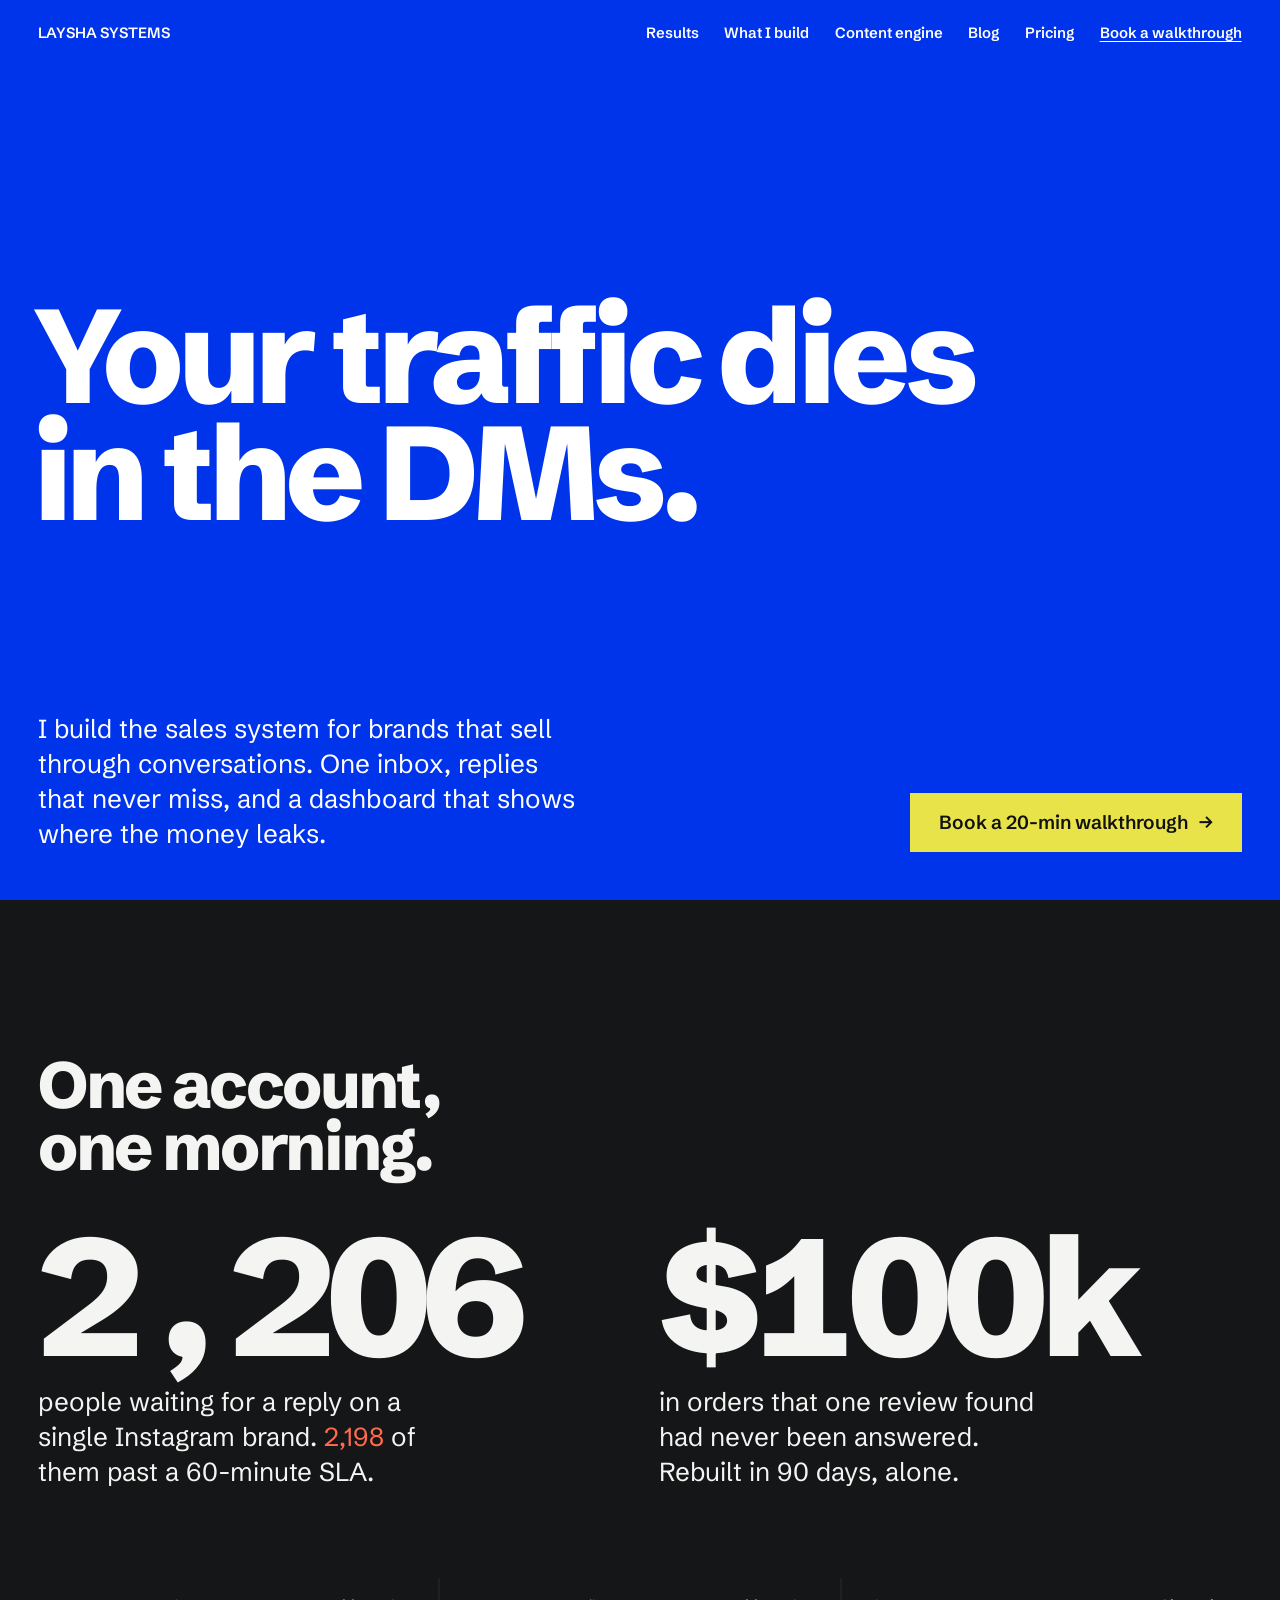
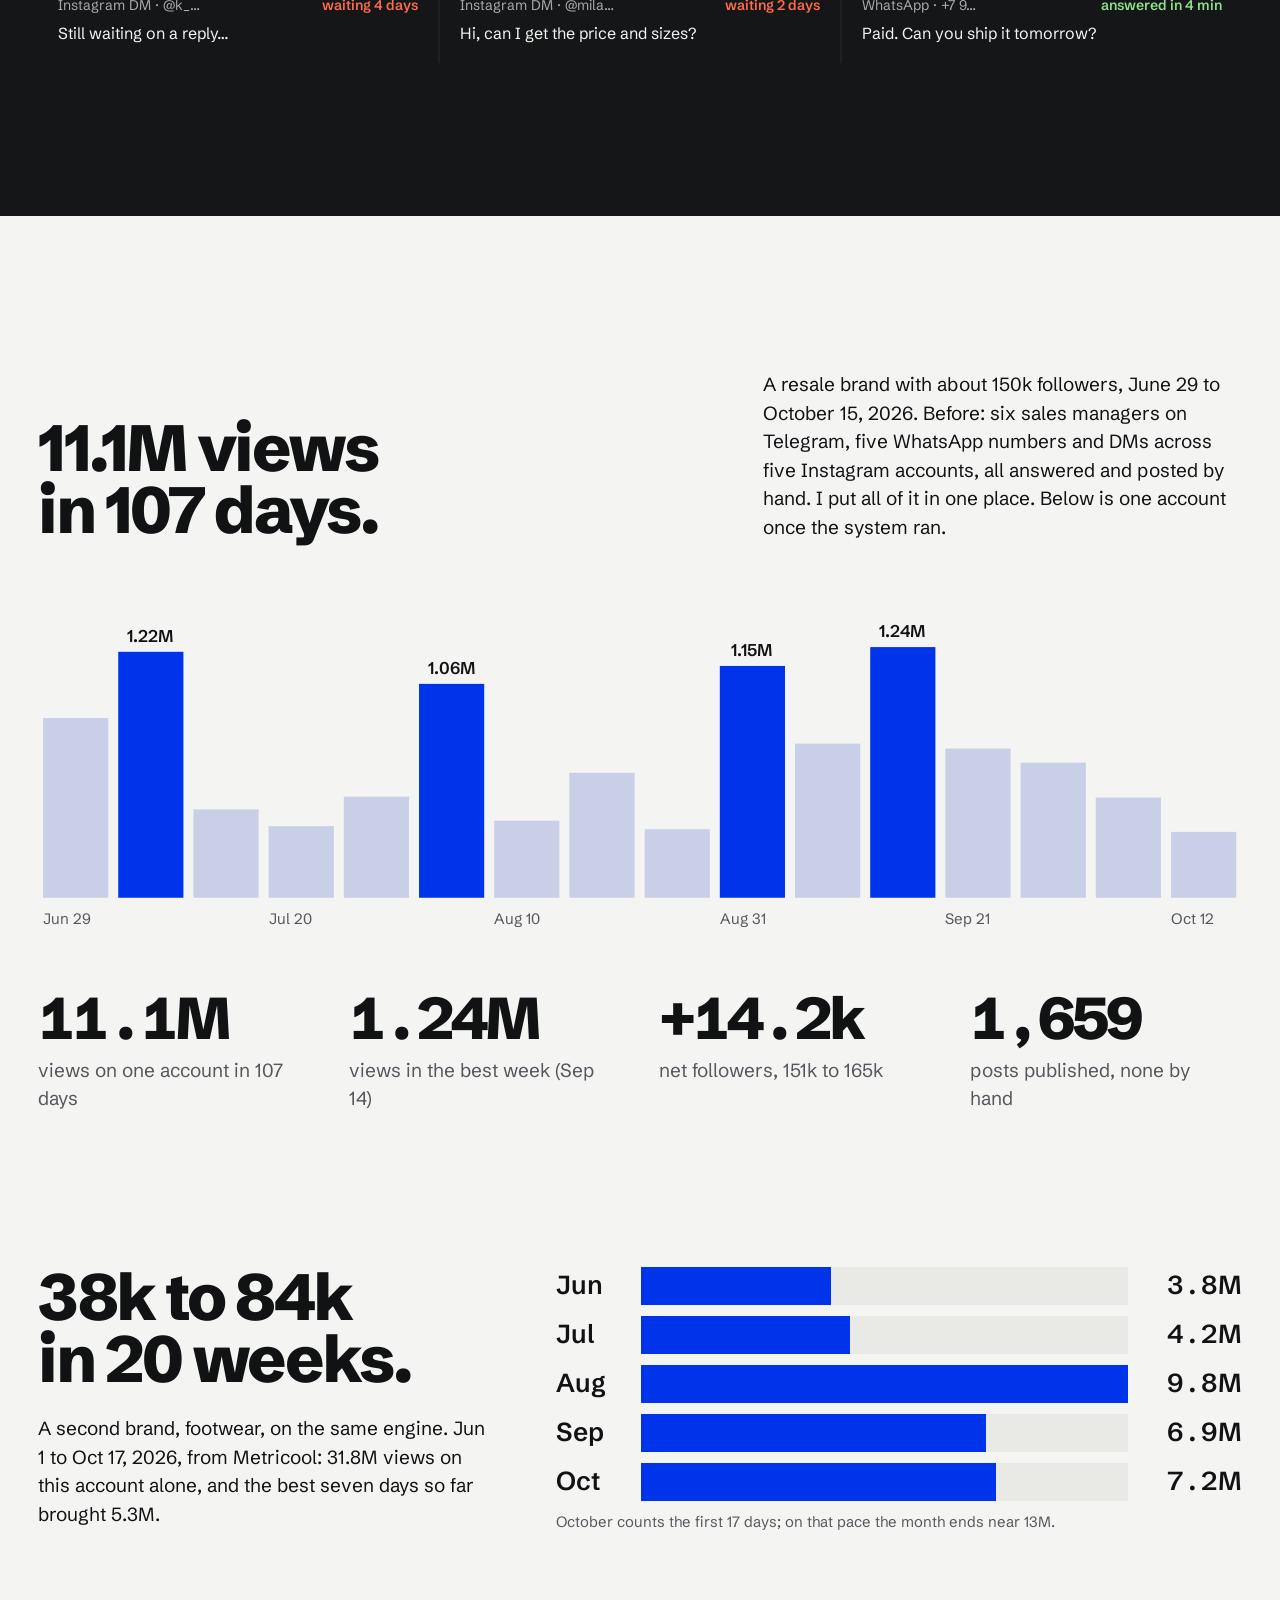
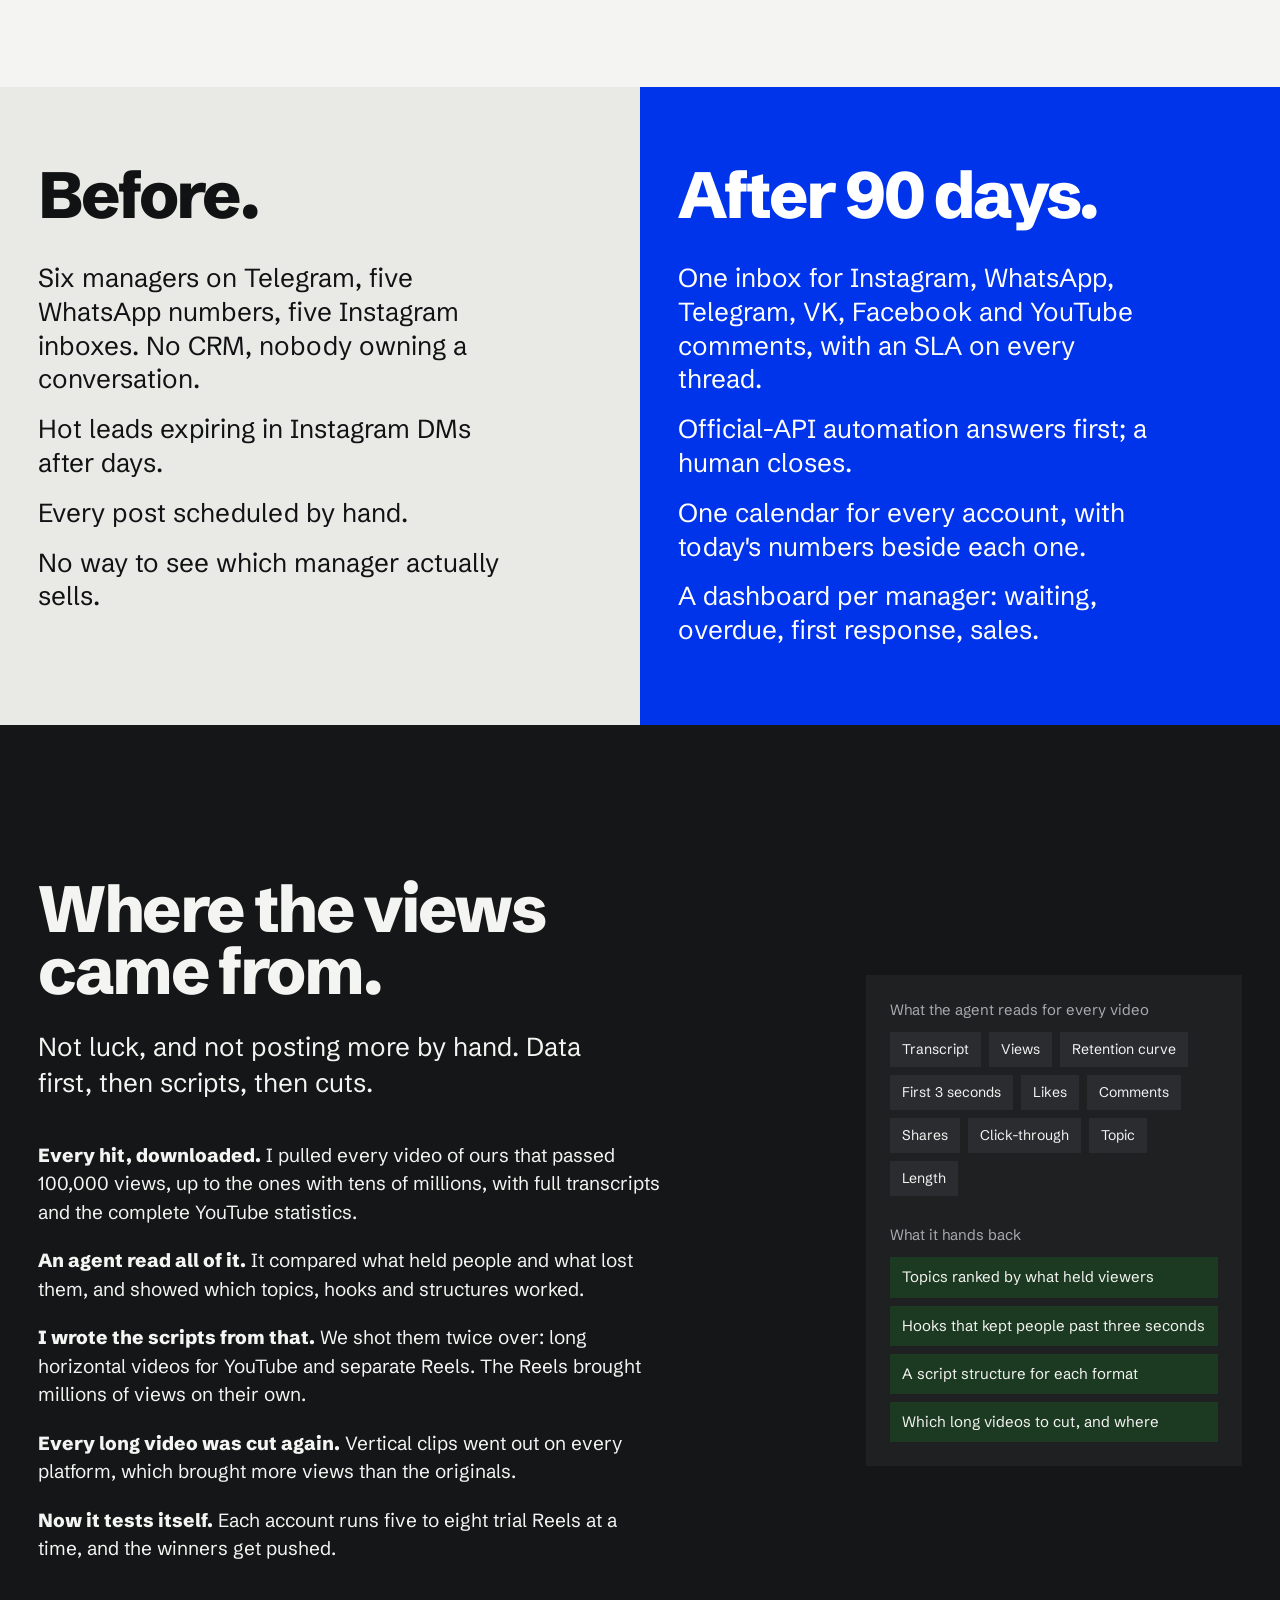
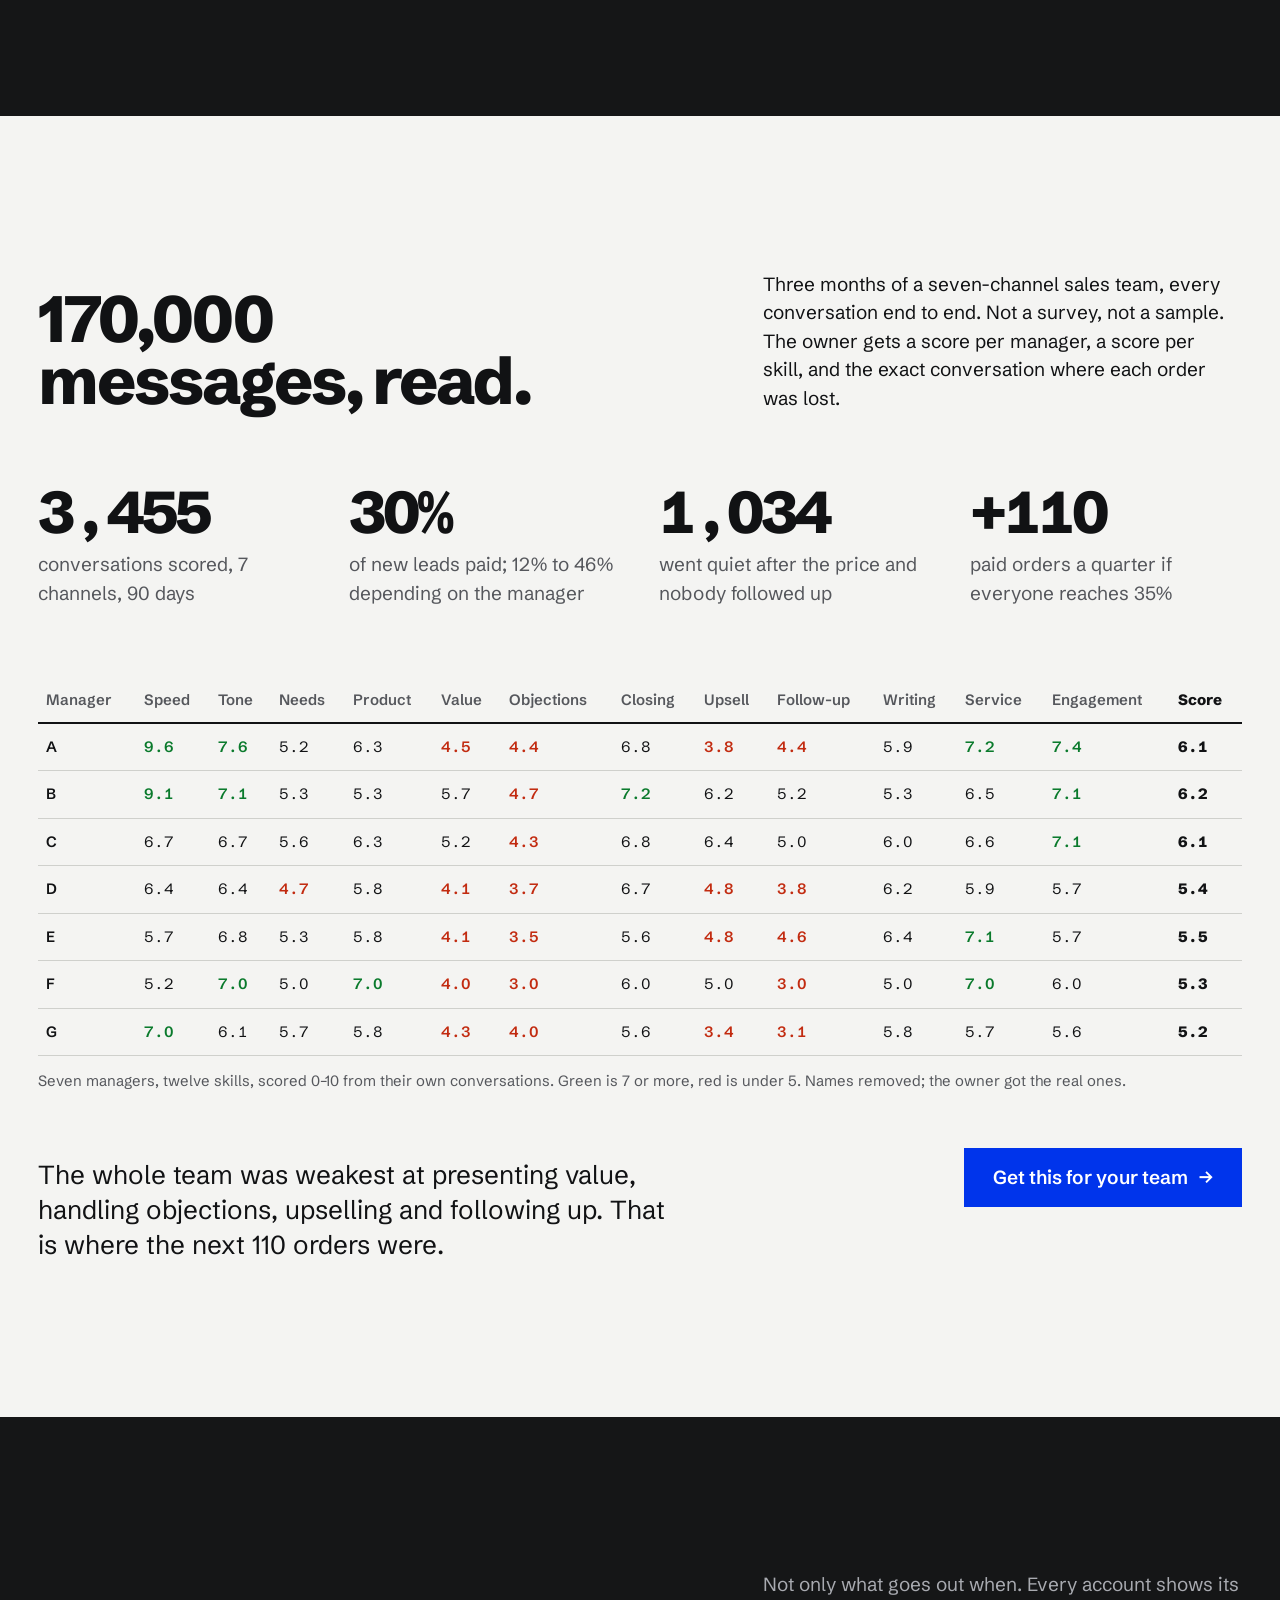
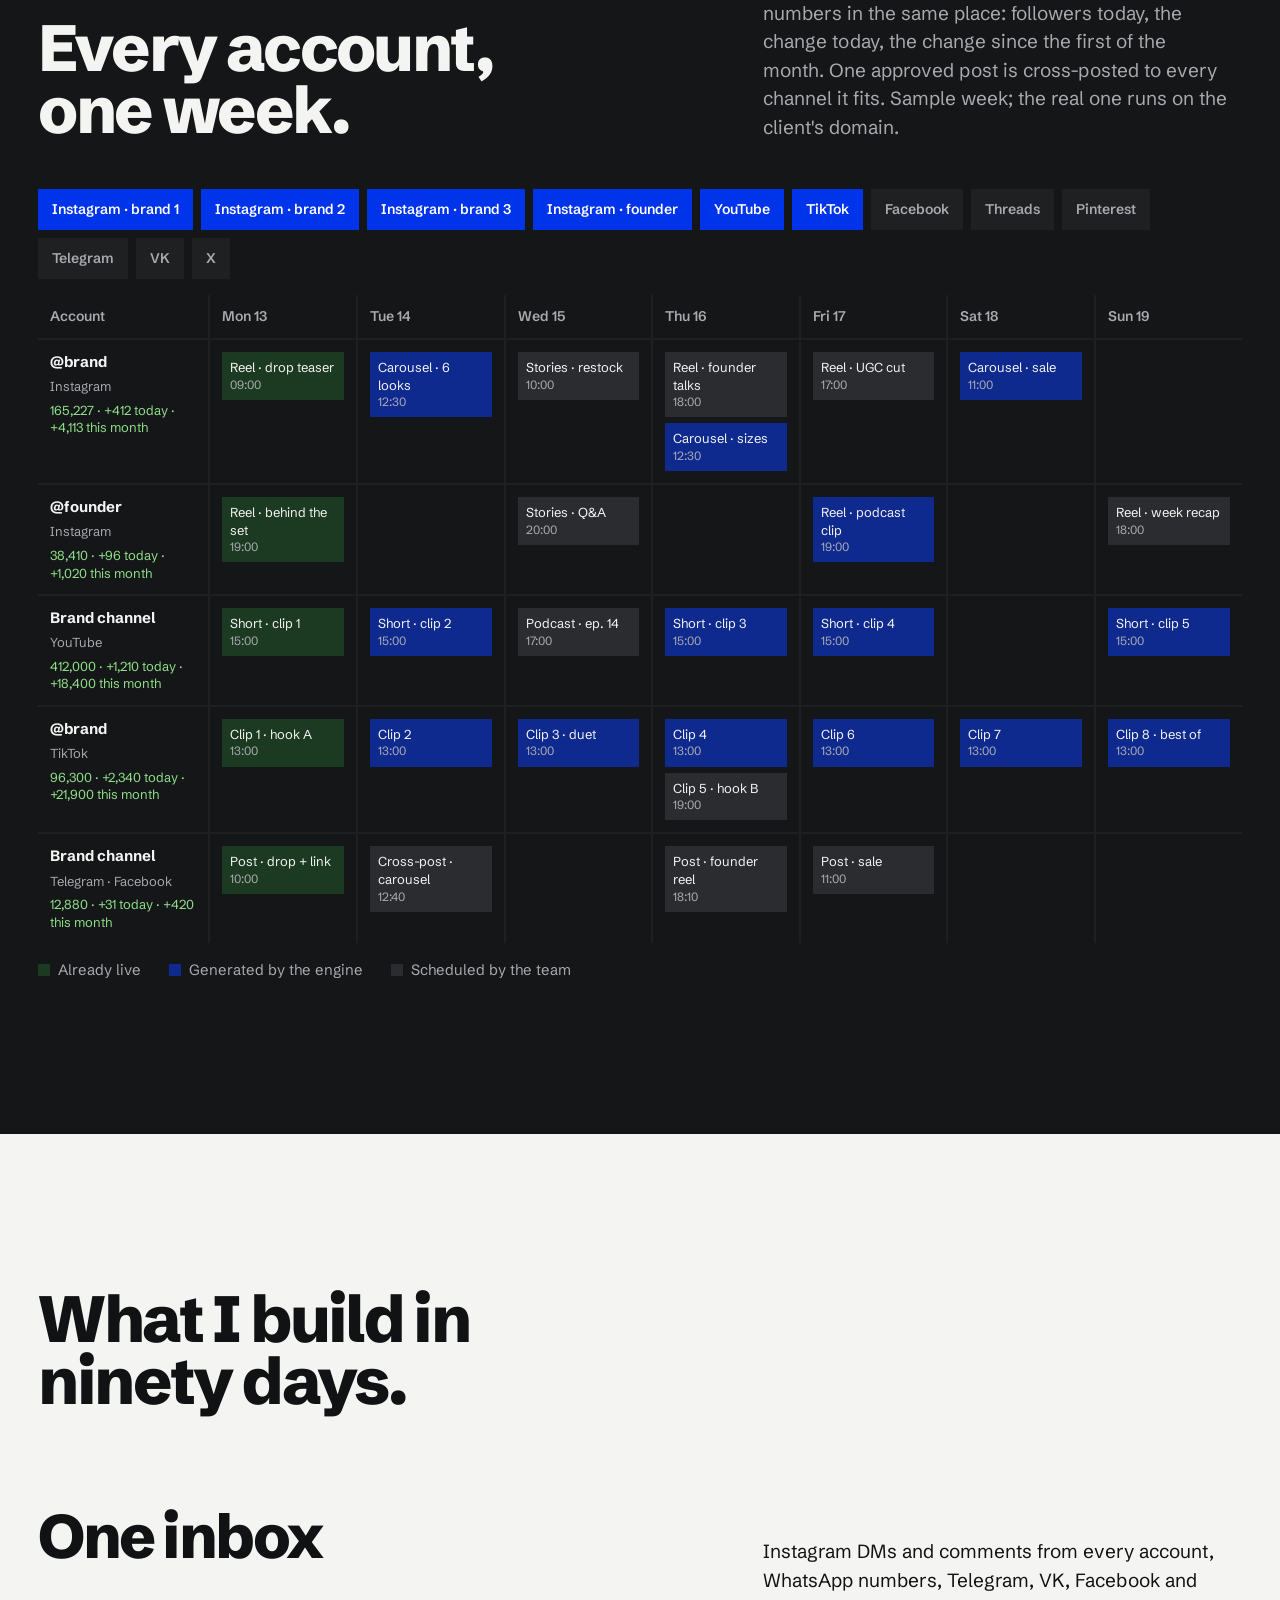
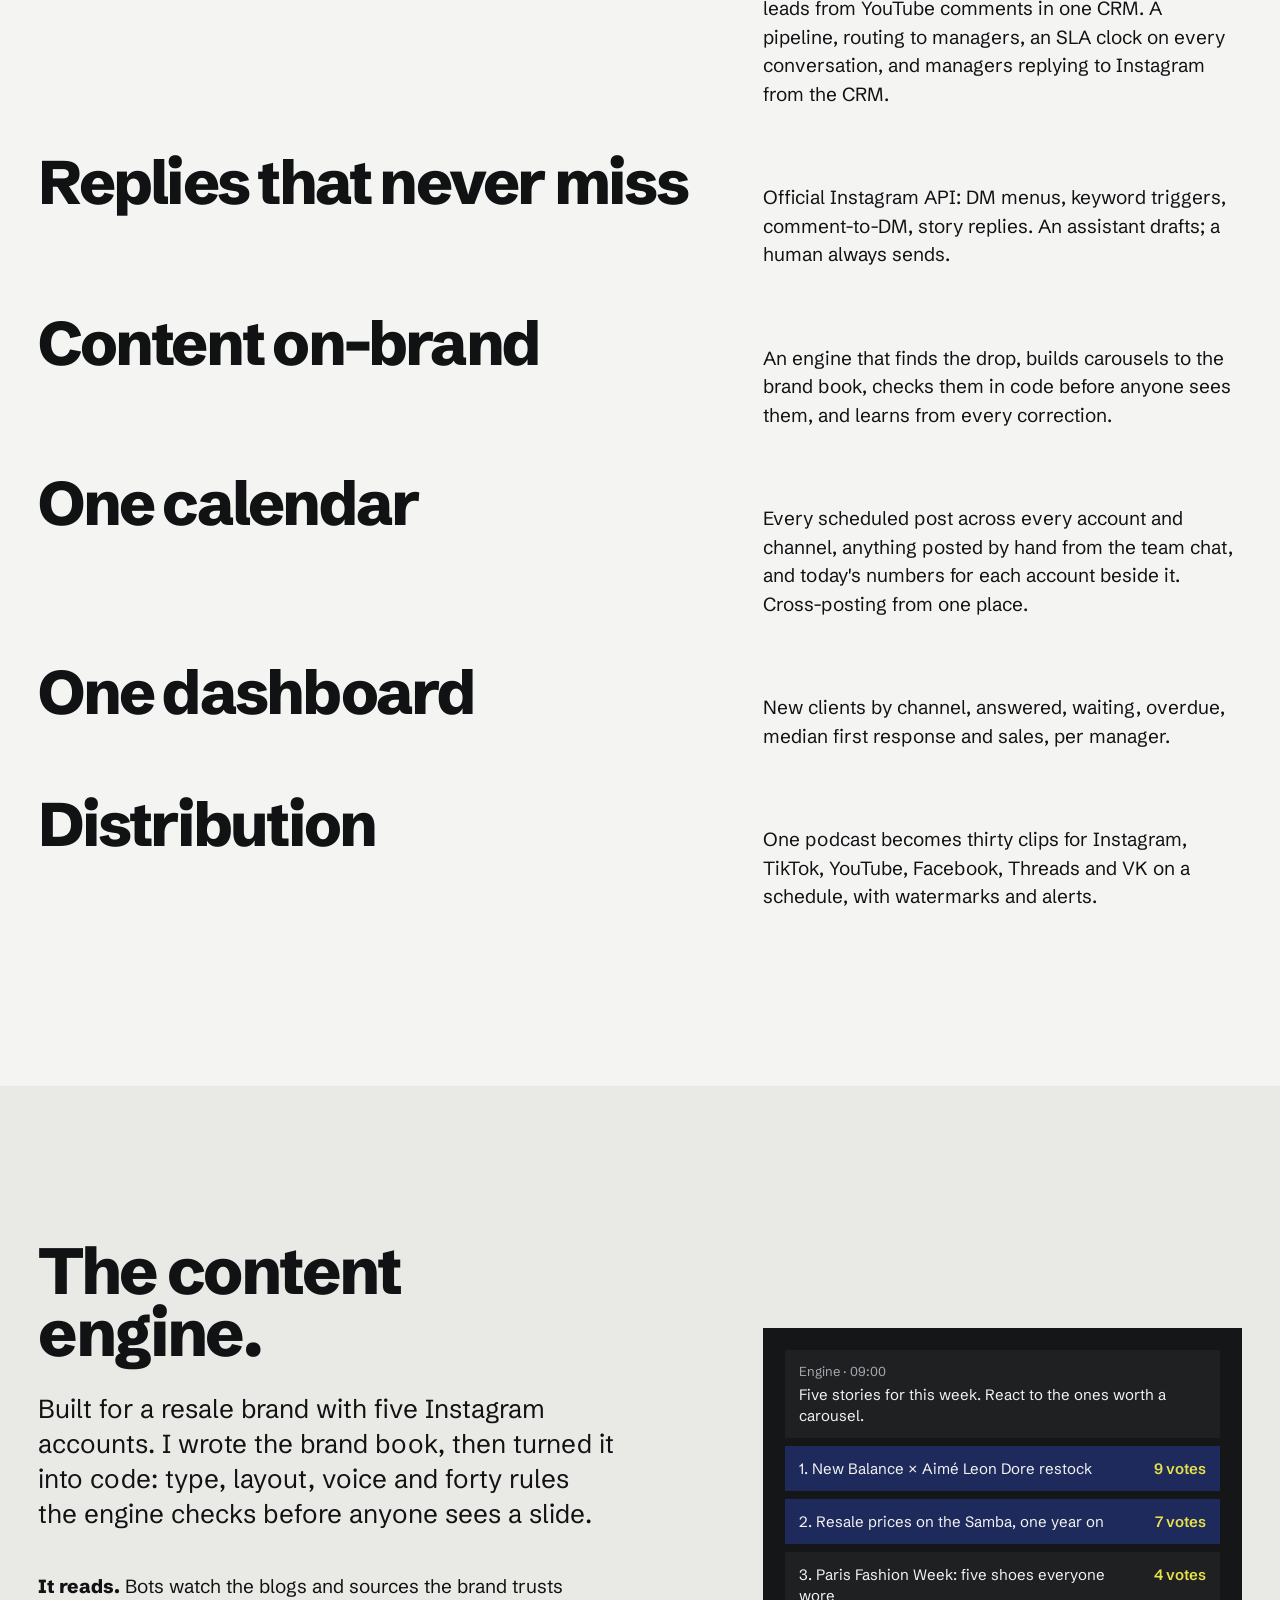
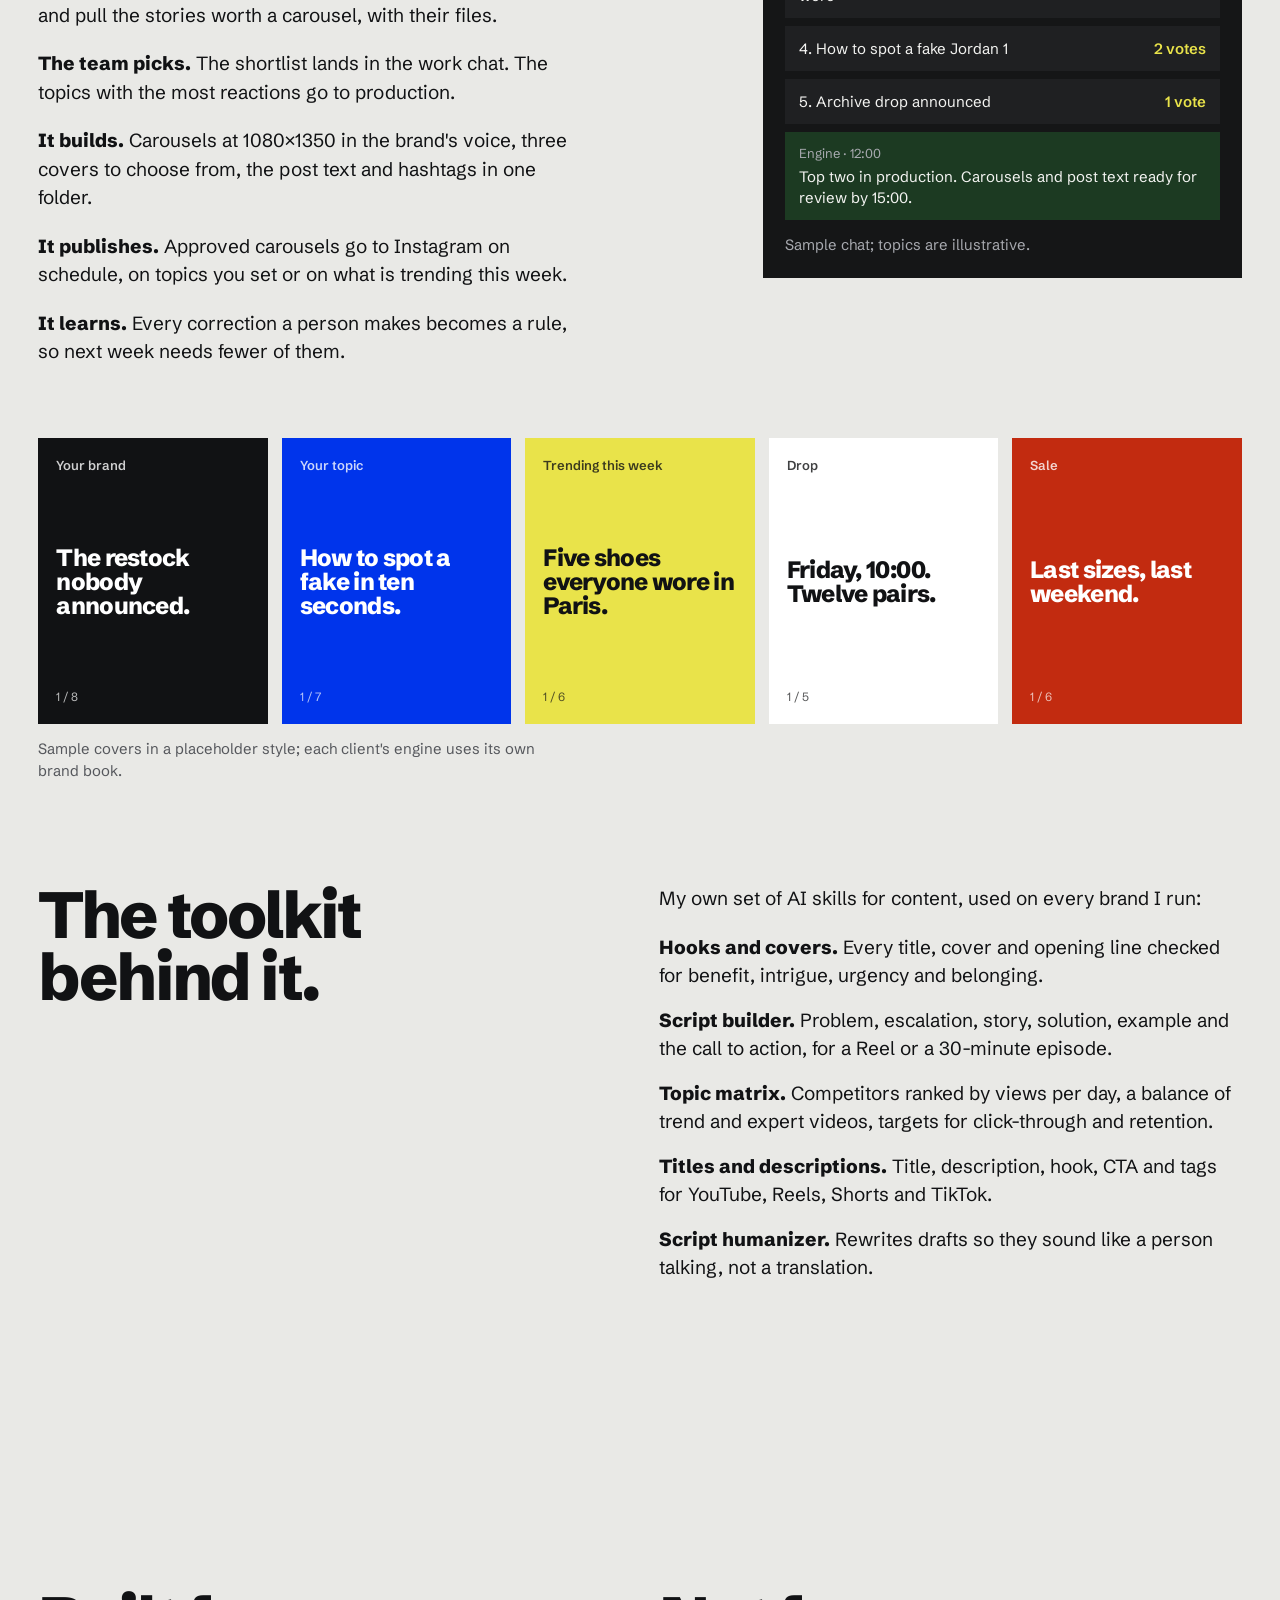
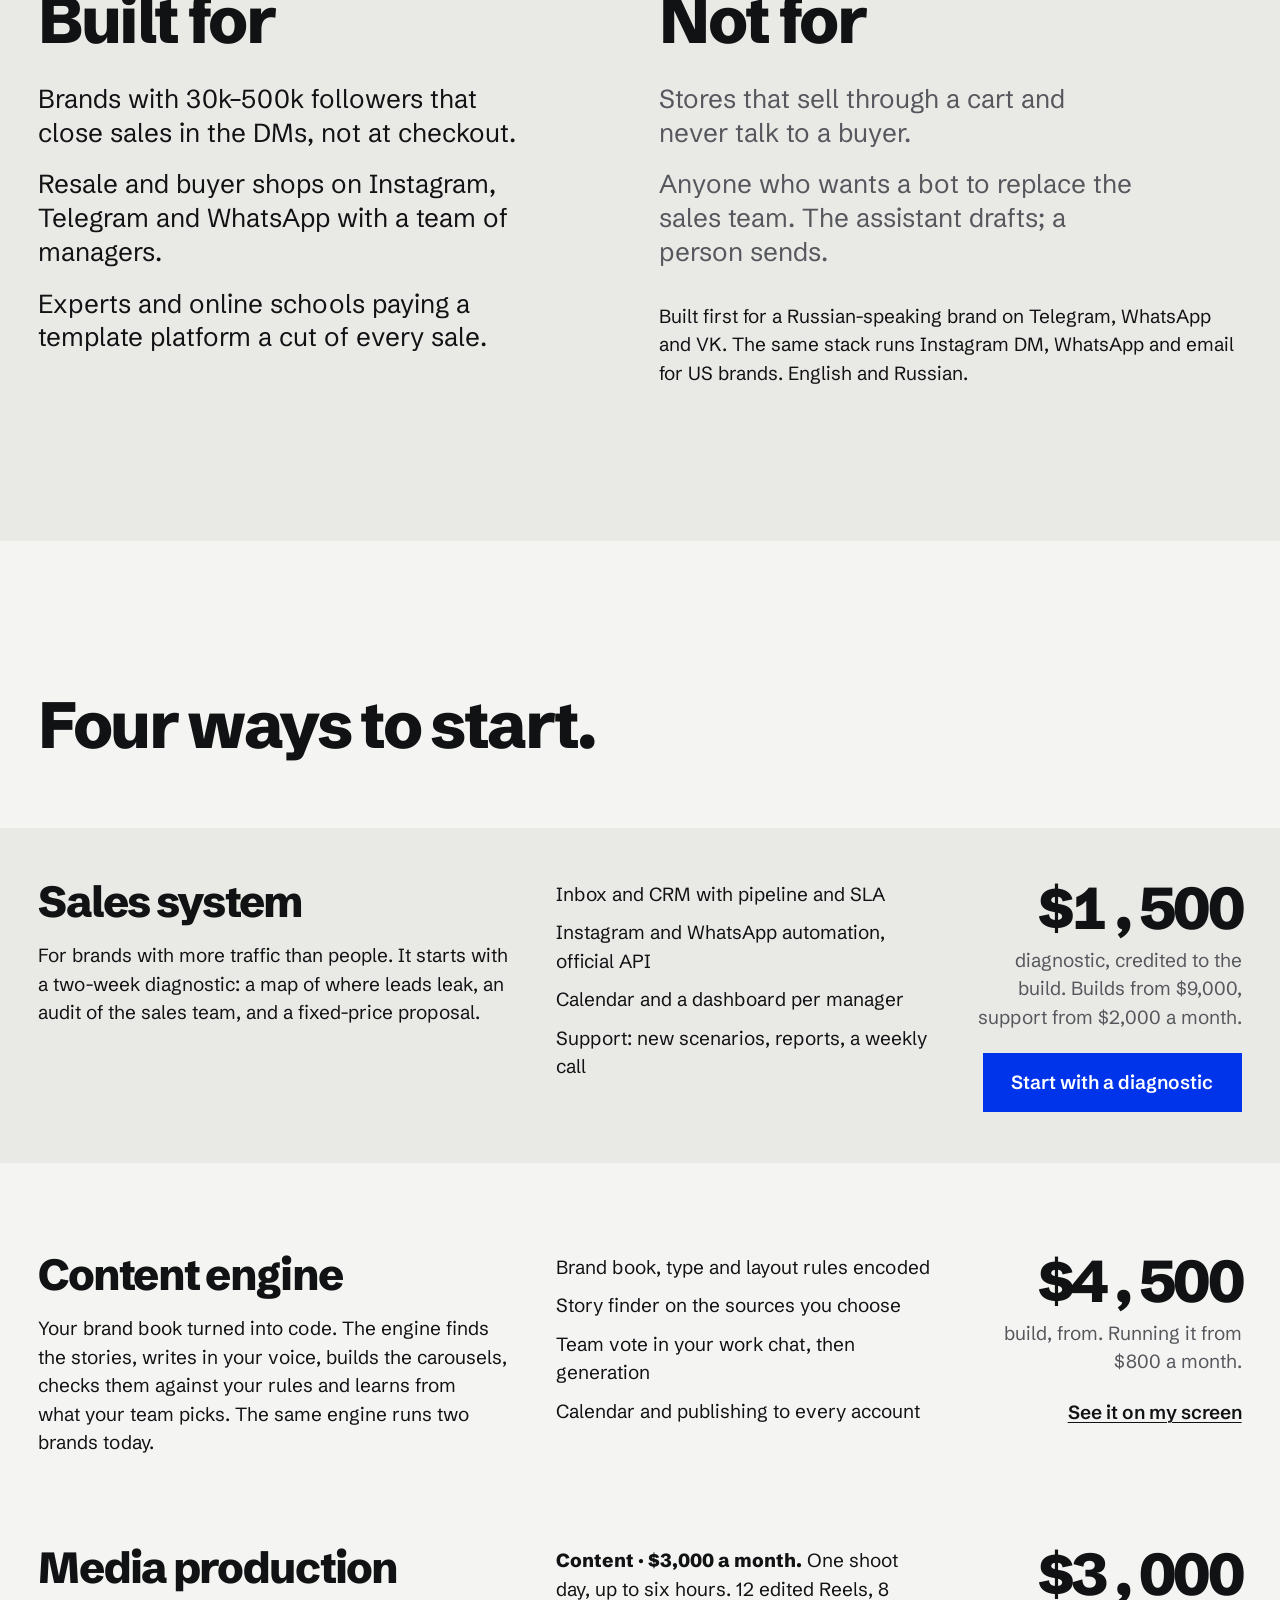
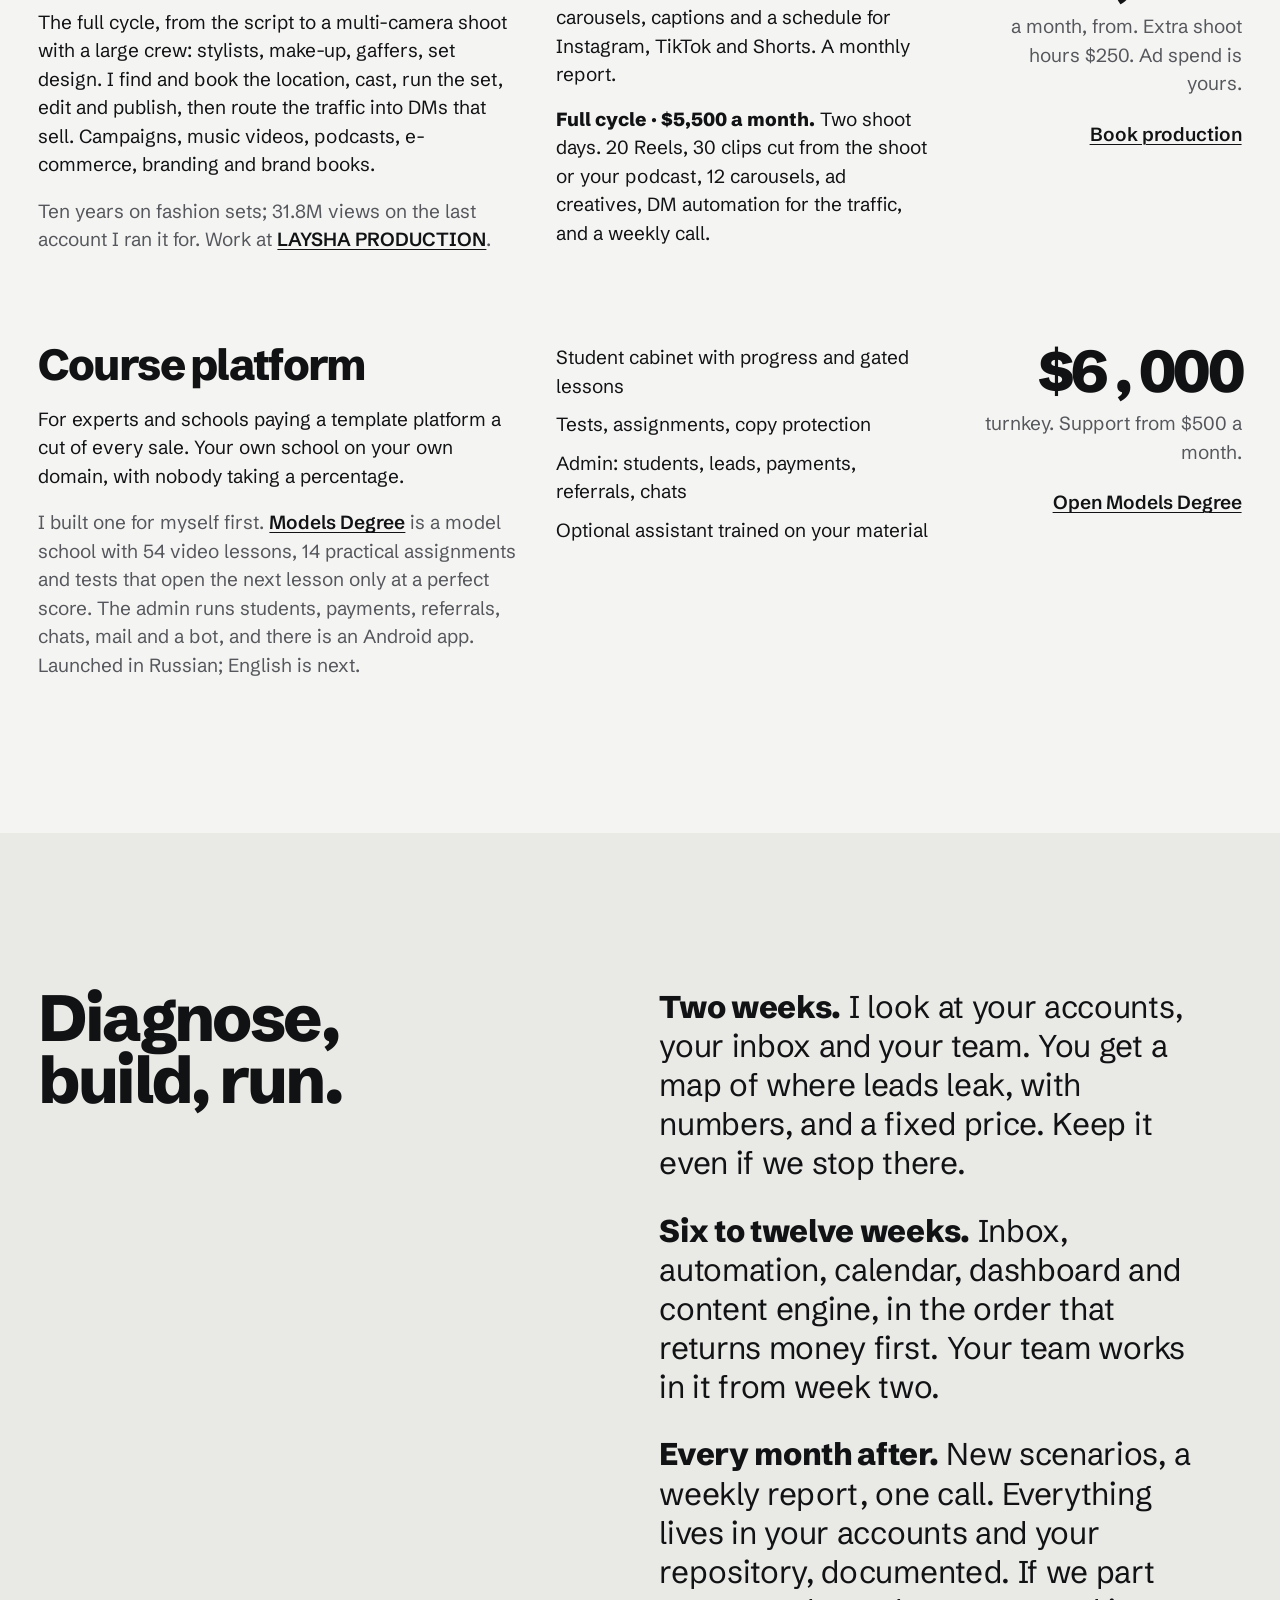
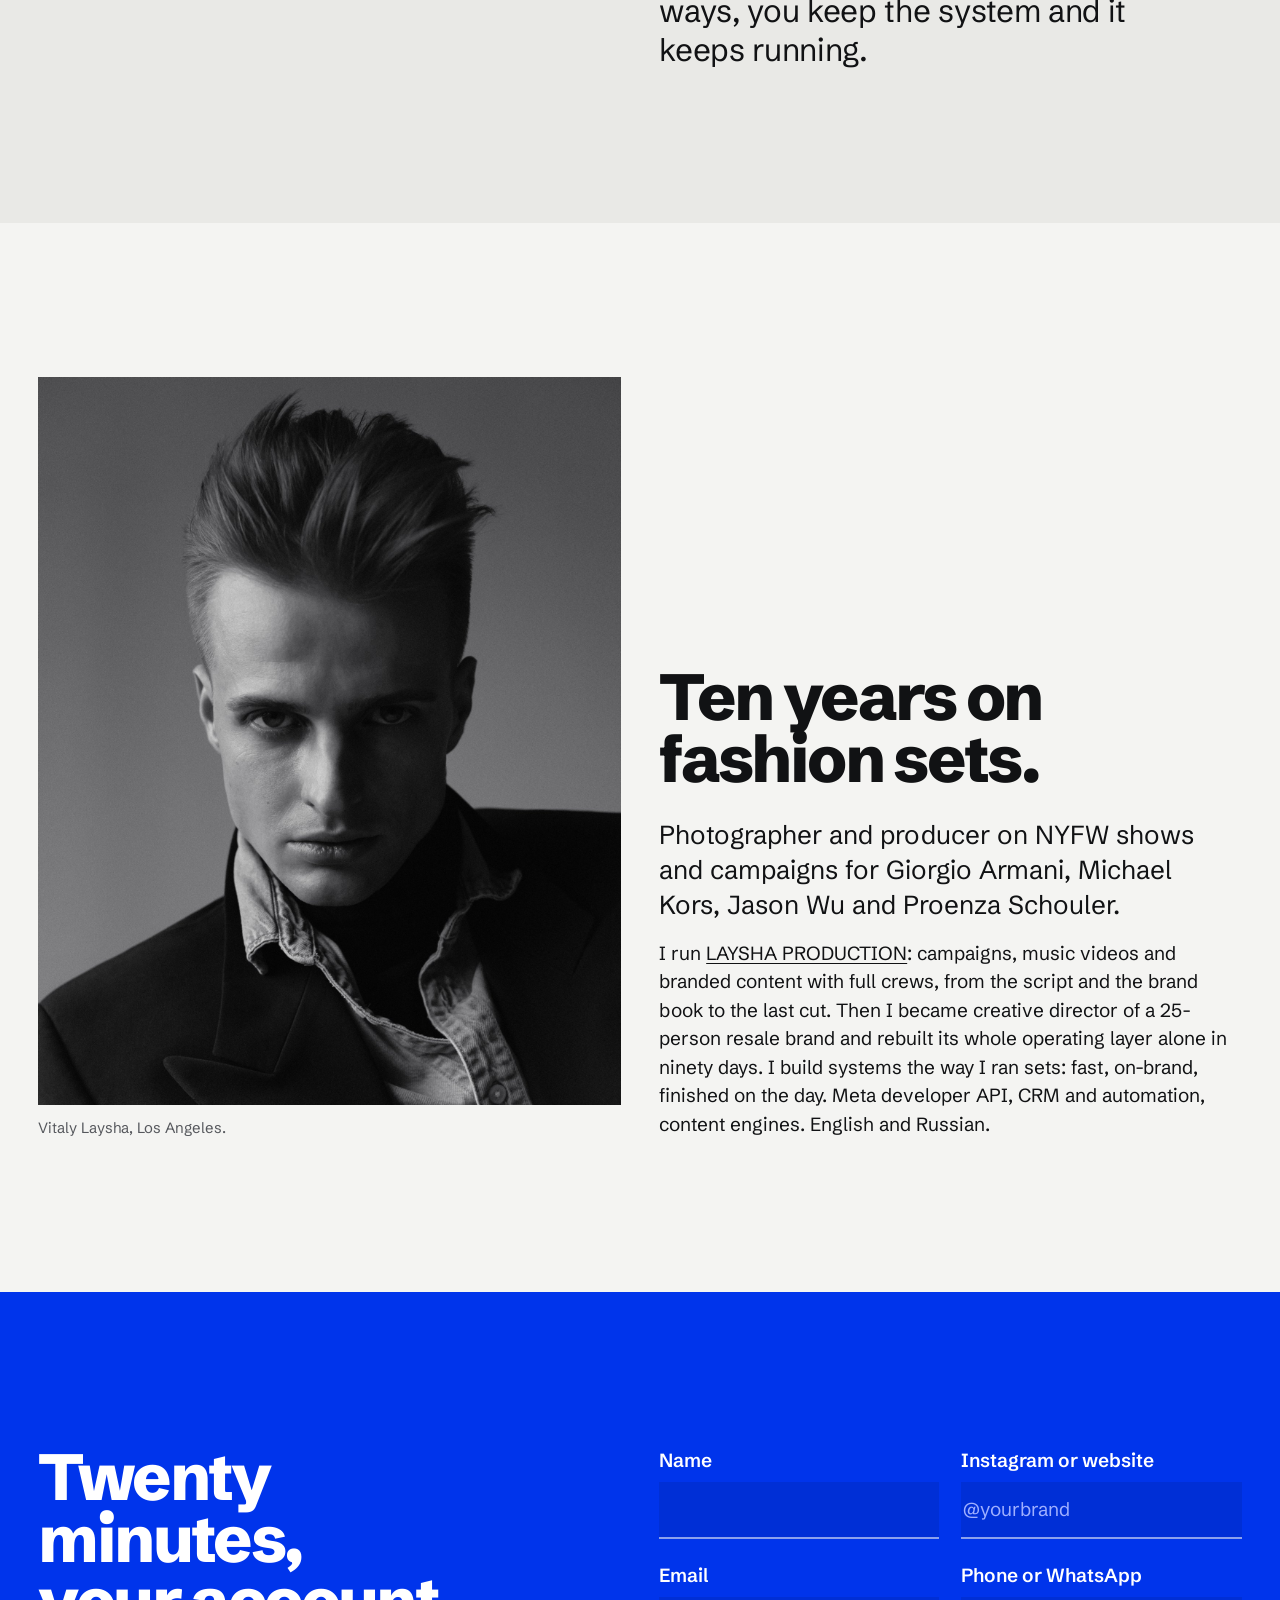
==== commit 3611ae35: "Views pipeline, channels strip and account stats, carousel covers, content toolkit, full media produ" ====
--- a/index.html
+++ b/index.html
@@ -188,6 +188,36 @@
 .offer .ex a{color:var(--ink);font-weight:600}
 @media (max-width:860px){.eng .t,.eng .chat{grid-column:1/-1}}
 
+/* views pipeline */
+.vw{display:grid;grid-template-columns:repeat(12,minmax(0,1fr));gap:48px var(--m);align-items:start}
+.vw .t{grid-column:1/8}.vw .t .lead{margin-top:28px}
+.vw .steps{margin:40px 0 0;padding:0;list-style:none;display:grid;gap:20px;max-width:52ch}
+.vw .steps b{font-weight:800}
+.vw .data{grid-column:9/13;background:var(--coal-2);padding:24px;align-self:center}
+.chips{list-style:none;margin:12px 0 0;padding:0;display:flex;flex-wrap:wrap;gap:8px}
+.chips li{background:#2a2c30;padding:8px 12px;font-size:14px;color:var(--on-coal)}
+.data .out{list-style:none;margin:12px 0 0;padding:0;display:grid;gap:8px;font-size:15px}
+.data .out li{background:#1c3a22;padding:10px 12px}
+/* channels strip */
+.chans{list-style:none;margin:48px 0 0;padding:0;display:flex;flex-wrap:wrap;gap:8px}
+.chans li{background:var(--coal-2);color:var(--on-coal-2);padding:10px 14px;font-size:14px;font-weight:600}
+.chans li.on{background:var(--cobalt);color:#fff}
+.ui-cal{margin-top:16px}
+/* covers */
+.covers{margin-top:72px;display:grid;grid-template-columns:repeat(5,minmax(0,1fr));gap:14px}
+.cv{aspect-ratio:4/5;padding:18px;display:flex;flex-direction:column;justify-content:space-between;font-family:var(--f)}
+.cv .k{font-size:13px;font-weight:600;opacity:.8}
+.cv b{font-size:clamp(1.1rem,.6rem + 1.1vw,1.6rem);font-weight:800;letter-spacing:-.03em;line-height:1.02}
+.cv .s{font-size:12px;opacity:.7}
+.c1{background:var(--ink);color:#fff}.c2{background:var(--cobalt);color:#fff}.c3{background:var(--yellow);color:var(--ink)}.c4{background:#fff;color:var(--ink)}.c5{background:#c22b10;color:#fff}
+.cov-cap{margin-top:14px}
+.kit{margin-top:clamp(72px,8vw,120px);display:grid;grid-template-columns:repeat(12,minmax(0,1fr));gap:20px var(--m)}
+.kit h3{grid-column:1/6;font-size:var(--s-head);font-weight:800;letter-spacing:-.04em;line-height:.95}
+.kit .kb{grid-column:7/13}
+.kit ul{margin:20px 0 0;padding:0;list-style:none;display:grid;gap:16px}
+.kit b{font-weight:800}
+@media (max-width:860px){.vw .t,.vw .data,.kit h3,.kit .kb{grid-column:1/-1}.covers{grid-template-columns:repeat(5,72%);overflow-x:auto;scroll-snap-type:x mandatory;-webkit-overflow-scrolling:touch}.cv{scroll-snap-align:start}}
+
 /* fit */
 .fit{display:grid;grid-template-columns:repeat(12,minmax(0,1fr));gap:48px var(--m)}
 .fit > div:first-child{grid-column:1/7} .fit > div:last-child{grid-column:7/13}
@@ -289,7 +319,7 @@
       <a href="#case" class="hide">Results</a><a href="#build" class="hide">What I build</a><a href="#engine" class="hide">Content engine</a><a href="/blog/" class="hide">Blog</a><a href="#pricing" class="hide">Pricing</a><a href="#contact" class="act">Book a walkthrough</a>
     </nav>
   </div>
-  <h1><span class="mask l"><span>Your traffic dies</span></span><span class="mask l"><span>in the DMs.</span></span></h1>
+  <h1><span class="mask l"><span>Your traffic dies</span></span> <span class="mask l"><span>in the DMs.</span></span></h1>
   <div class="foot">
     <p class="rv">I build the sales system for brands that sell through conversations. One inbox, replies that never miss, and a dashboard that shows where the money leaks.</p>
     <a class="btn y rv d1" href="#contact">Book a 20-min walkthrough <span class="arr" aria-hidden="true">→</span></a>
@@ -321,7 +351,7 @@
   <div class="wrap">
     <div class="case-head">
       <h2 class="rv">11.1M views in 107 days.</h2>
-      <p class="rv d1">A 150k-follower resale brand on Instagram, Jun 29 to Oct 15, 2026, from Metricool. Five messengers and no CRM before; every Reel posted by hand. Below is what one account did once the system ran.</p>
+      <p class="rv d1">A resale brand with about 150k followers, June 29 to October 15, 2026. Before: six sales managers on Telegram, five WhatsApp numbers and DMs across five Instagram accounts, all answered and posted by hand. I put all of it in one place. Below is one account once the system ran.</p>
     </div>
     <div class="bars" id="bars"><svg viewBox="0 0 1200 320" role="img" aria-label="Weekly Instagram views for the resale brand, June 29 to October 15, peaking at 1.24 million in the week of September 14"><g id="barsG"></g></svg></div>
     <div class="stats">
@@ -352,7 +382,7 @@
   <div class="paper2">
     <h3 class="rv">Before.</h3>
     <ul class="rv d1">
-      <li>Five messengers, no CRM, nobody owning a conversation.</li>
+      <li>Six managers on Telegram, five WhatsApp numbers, five Instagram inboxes. No CRM, nobody owning a conversation.</li>
       <li>Hot leads expiring in Instagram DMs after days.</li>
       <li>Every post scheduled by hand.</li>
       <li>No way to see which manager actually sells.</li>
@@ -363,9 +393,31 @@
     <ul class="rv d1">
       <li>One inbox for Instagram, WhatsApp, Telegram, VK, Facebook and YouTube comments, with an SLA on every thread.</li>
       <li>Official-API automation answers first; a human closes.</li>
-      <li>One calendar across four accounts, follower changes daily.</li>
+      <li>One calendar for every account, with today's numbers beside each one.</li>
       <li>A dashboard per manager: waiting, overdue, first response, sales.</li>
     </ul>
+  </div>
+</section>
+
+<section id="views" class="coal sec">
+  <div class="wrap vw">
+    <div class="t">
+      <h2 class="rv">Where the views came from.</h2>
+      <p class="lead rv d1">Not luck, and not posting more by hand. Data first, then scripts, then cuts.</p>
+      <ul class="steps rv d2">
+        <li><b>Every hit, downloaded.</b> I pulled every video of ours that passed 100,000 views, up to the ones with tens of millions, with full transcripts and the complete YouTube statistics.</li>
+        <li><b>An agent read all of it.</b> It compared what held people and what lost them, and showed which topics, hooks and structures worked.</li>
+        <li><b>I wrote the scripts from that.</b> We shot them twice over: long horizontal videos for YouTube and separate Reels. The Reels brought millions of views on their own.</li>
+        <li><b>Every long video was cut again.</b> Vertical clips went out on every platform, which brought more views than the originals.</li>
+        <li><b>Now it tests itself.</b> Each account runs five to eight trial Reels at a time, and the winners get pushed.</li>
+      </ul>
+    </div>
+    <div class="data rv d1" data-ui>
+      <p class="small muted">What the agent reads for every video</p>
+      <ul class="chips"><li>Transcript</li><li>Views</li><li>Retention curve</li><li>First 3 seconds</li><li>Likes</li><li>Comments</li><li>Shares</li><li>Click-through</li><li>Topic</li><li>Length</li></ul>
+      <p class="small muted" style="margin-top:28px">What it hands back</p>
+      <ul class="out"><li>Topics ranked by what held viewers</li><li>Hooks that kept people past three seconds</li><li>A script structure for each format</li><li>Which long videos to cut, and where</li></ul>
+    </div>
   </div>
 </section>
 
@@ -399,20 +451,21 @@
   <div class="wrap">
     <div class="cal-head">
       <h2 class="rv">Every account, one week.</h2>
-      <p class="rv d1 muted">Scheduled posts, what the engine generated, what someone dropped in from the team chat, and what already went live, with yesterday's follower change beside each account. Sample week; the real one runs on the client's domain.</p>
-    </div>
+      <p class="rv d1 muted">Not only what goes out when. Every account shows its numbers in the same place: followers today, the change today, the change since the first of the month. One approved post is cross-posted to every channel it fits. Sample week; the real one runs on the client's domain.</p>
+    </div>
+    <ul class="chans rv" aria-label="Connected channels"><li class="on">Instagram · brand 1</li><li class="on">Instagram · brand 2</li><li class="on">Instagram · brand 3</li><li class="on">Instagram · founder</li><li class="on">YouTube</li><li class="on">TikTok</li><li>Facebook</li><li>Threads</li><li>Pinterest</li><li>Telegram</li><li>VK</li><li>X</li></ul>
     <div class="ui-cal rv" data-ui>
       <div class="grid" role="table" aria-label="Content calendar, sample week">
         <div class="c h" role="columnheader">Account</div><div class="c h">Mon 13</div><div class="c h">Tue 14</div><div class="c h">Wed 15</div><div class="c h">Thu 16</div><div class="c h">Fri 17</div><div class="c h">Sat 18</div><div class="c h">Sun 19</div>
-        <div class="c acc"><b>@brand</b><span>Instagram</span><em>+412 yesterday</em></div>
+        <div class="c acc"><b>@brand</b><span>Instagram</span><em>165,227 · +412 today · +4,113 this month</em></div>
         <div class="c"><div class="p live">Reel · drop teaser<small>09:00</small></div></div><div class="c"><div class="p gen">Carousel · 6 looks<small>12:30</small></div></div><div class="c"><div class="p">Stories · restock<small>10:00</small></div></div><div class="c"><div class="p">Reel · founder talks<small>18:00</small></div><div class="p gen">Carousel · sizes<small>12:30</small></div></div><div class="c"><div class="p">Reel · UGC cut<small>17:00</small></div></div><div class="c"><div class="p gen">Carousel · sale<small>11:00</small></div></div><div class="c"></div>
-        <div class="c acc"><b>@founder</b><span>Instagram</span><em>+96 yesterday</em></div>
+        <div class="c acc"><b>@founder</b><span>Instagram</span><em>38,410 · +96 today · +1,020 this month</em></div>
         <div class="c"><div class="p live">Reel · behind the set<small>19:00</small></div></div><div class="c"></div><div class="c"><div class="p">Stories · Q&amp;A<small>20:00</small></div></div><div class="c"></div><div class="c"><div class="p gen">Reel · podcast clip<small>19:00</small></div></div><div class="c"></div><div class="c"><div class="p">Reel · week recap<small>18:00</small></div></div>
-        <div class="c acc"><b>Brand channel</b><span>YouTube</span><em>+1,210 yesterday</em></div>
+        <div class="c acc"><b>Brand channel</b><span>YouTube</span><em>412,000 · +1,210 today · +18,400 this month</em></div>
         <div class="c"><div class="p live">Short · clip 1<small>15:00</small></div></div><div class="c"><div class="p gen">Short · clip 2<small>15:00</small></div></div><div class="c"><div class="p">Podcast · ep. 14<small>17:00</small></div></div><div class="c"><div class="p gen">Short · clip 3<small>15:00</small></div></div><div class="c"><div class="p gen">Short · clip 4<small>15:00</small></div></div><div class="c"></div><div class="c"><div class="p gen">Short · clip 5<small>15:00</small></div></div>
-        <div class="c acc"><b>@brand</b><span>TikTok</span><em>+2,340 yesterday</em></div>
+        <div class="c acc"><b>@brand</b><span>TikTok</span><em>96,300 · +2,340 today · +21,900 this month</em></div>
         <div class="c"><div class="p live">Clip 1 · hook A<small>13:00</small></div></div><div class="c"><div class="p gen">Clip 2<small>13:00</small></div></div><div class="c"><div class="p gen">Clip 3 · duet<small>13:00</small></div></div><div class="c"><div class="p gen">Clip 4<small>13:00</small></div><div class="p">Clip 5 · hook B<small>19:00</small></div></div><div class="c"><div class="p gen">Clip 6<small>13:00</small></div></div><div class="c"><div class="p gen">Clip 7<small>13:00</small></div></div><div class="c"><div class="p gen">Clip 8 · best of<small>13:00</small></div></div>
-        <div class="c acc"><b>Brand channel</b><span>Telegram · Facebook</span><em>+31 yesterday</em></div>
+        <div class="c acc"><b>Brand channel</b><span>Telegram · Facebook</span><em>12,880 · +31 today · +420 this month</em></div>
         <div class="c"><div class="p live">Post · drop + link<small>10:00</small></div></div><div class="c"><div class="p">Cross-post · carousel<small>12:40</small></div></div><div class="c"></div><div class="c"><div class="p">Post · founder reel<small>18:10</small></div></div><div class="c"><div class="p">Post · sale<small>11:00</small></div></div><div class="c"></div><div class="c"></div>
       </div>
     </div>
@@ -424,10 +477,10 @@
   <div class="wrap">
     <h2 class="rv">What I build in ninety days.</h2>
     <ol>
-      <li class="rv"><span class="name">One inbox</span><span class="what">Instagram DMs and comments, WhatsApp, Telegram, VK, Facebook and leads from YouTube comments in one CRM, with a pipeline, routing to managers and an SLA clock on every conversation.</span></li>
+      <li class="rv"><span class="name">One inbox</span><span class="what">Instagram DMs and comments from every account, WhatsApp numbers, Telegram, VK, Facebook and leads from YouTube comments in one CRM. A pipeline, routing to managers, an SLA clock on every conversation, and managers replying to Instagram from the CRM.</span></li>
       <li class="rv"><span class="name">Replies that never miss</span><span class="what">Official Instagram API: DM menus, keyword triggers, comment-to-DM, story replies. An assistant drafts; a human always sends.</span></li>
       <li class="rv"><span class="name">Content on-brand</span><span class="what">An engine that finds the drop, builds carousels to the brand book, checks them in code before anyone sees them, and learns from every correction.</span></li>
-      <li class="rv"><span class="name">One calendar</span><span class="what">Every scheduled post across every account, plus anything posted by hand from the team chat, so nothing goes out twice.</span></li>
+      <li class="rv"><span class="name">One calendar</span><span class="what">Every scheduled post across every account and channel, anything posted by hand from the team chat, and today's numbers for each account beside it. Cross-posting from one place.</span></li>
       <li class="rv"><span class="name">One dashboard</span><span class="what">New clients by channel, answered, waiting, overdue, median first response and sales, per manager.</span></li>
       <li class="rv"><span class="name">Distribution</span><span class="what">One podcast becomes thirty clips for Instagram, TikTok, YouTube, Facebook, Threads and VK on a schedule, with watermarks and alerts.</span></li>
     </ol>
@@ -438,11 +491,12 @@
   <div class="wrap eng">
     <div class="t">
       <h2 class="rv">The content engine.</h2>
-      <p class="lead rv d1">Built for a resale brand with four accounts. A brand book became code: type, layout, voice and forty rules the engine checks before anyone sees a slide.</p>
+      <p class="lead rv d1">Built for a resale brand with five Instagram accounts. I wrote the brand book, then turned it into code: type, layout, voice and forty rules the engine checks before anyone sees a slide.</p>
       <ul class="steps rv d2">
         <li><b>It reads.</b> Bots watch the blogs and sources the brand trusts and pull the stories worth a carousel, with their files.</li>
         <li><b>The team picks.</b> The shortlist lands in the work chat. The topics with the most reactions go to production.</li>
         <li><b>It builds.</b> Carousels at 1080×1350 in the brand's voice, three covers to choose from, the post text and hashtags in one folder.</li>
+        <li><b>It publishes.</b> Approved carousels go to Instagram on schedule, on topics you set or on what is trending this week.</li>
         <li><b>It learns.</b> Every correction a person makes becomes a rule, so next week needs fewer of them.</li>
       </ul>
     </div>
@@ -455,6 +509,27 @@
       <div class="bubble bot opt"><span>5. Archive drop announced</span><em>1 vote</em></div>
       <div class="bubble bot done"><span class="who">Engine · 12:00</span>Top two in production. Carousels and post text ready for review by 15:00.</div>
       <p class="small" style="color:var(--on-coal-2);margin-top:6px">Sample chat; topics are illustrative.</p>
+    </div>
+  </div>
+  <div class="wrap">
+    <div class="covers rv" aria-label="Five sample carousel covers made by the engine">
+      <div class="cv c1"><span class="k">Your brand</span><b>The restock nobody announced.</b><span class="s">1 / 8</span></div>
+      <div class="cv c2"><span class="k">Your topic</span><b>How to spot a fake in ten seconds.</b><span class="s">1 / 7</span></div>
+      <div class="cv c3"><span class="k">Trending this week</span><b>Five shoes everyone wore in Paris.</b><span class="s">1 / 6</span></div>
+      <div class="cv c4"><span class="k">Drop</span><b>Friday, 10:00. Twelve pairs.</b><span class="s">1 / 5</span></div>
+      <div class="cv c5"><span class="k">Sale</span><b>Last sizes, last weekend.</b><span class="s">1 / 6</span></div>
+    </div>
+    <p class="small muted cov-cap">Sample covers in a placeholder style; each client's engine uses its own brand book.</p>
+    <div class="kit">
+      <h3 class="rv">The toolkit behind it.</h3>
+      <div class="kb"><p class="rv d1">My own set of AI skills for content, used on every brand I run:</p>
+      <ul class="rv d2">
+        <li><b>Hooks and covers.</b> Every title, cover and opening line checked for benefit, intrigue, urgency and belonging.</li>
+        <li><b>Script builder.</b> Problem, escalation, story, solution, example and the call to action, for a Reel or a 30-minute episode.</li>
+        <li><b>Topic matrix.</b> Competitors ranked by views per day, a balance of trend and expert videos, targets for click-through and retention.</li>
+        <li><b>Titles and descriptions.</b> Title, description, hook, CTA and tags for YouTube, Reels, Shorts and TikTok.</li>
+        <li><b>Script humanizer.</b> Rewrites drafts so they sound like a person talking, not a translation.</li>
+      </ul></div>
     </div>
   </div>
 </section>
@@ -495,7 +570,7 @@
         <div class="price"><b class="num">$4,500</b><span>build, from. Running it from $800 a month.</span><a class="tlink" href="#contact">See it on my screen</a></div>
       </div>
       <div class="offer rv">
-        <div class="t"><h3>Media production</h3><p>I shoot, edit and publish, then route the traffic into DMs that sell. Ten years on fashion sets; 31.8M views on the last account I ran it for.</p></div>
+        <div class="t"><h3>Media production</h3><p>The full cycle, from the script to a multi-camera shoot with a large crew: stylists, make-up, gaffers, set design. I find and book the location, cast, run the set, edit and publish, then route the traffic into DMs that sell. Campaigns, music videos, podcasts, e-commerce, branding and brand books.</p><p class="ex">Ten years on fashion sets; 31.8M views on the last account I ran it for. Work at <a href="https://instagram.com/layshaproduction" target="_blank" rel="noopener">LAYSHA PRODUCTION</a>.</p></div>
         <ul class="pk">
           <li><b>Content · $3,000 a month.</b> One shoot day, up to six hours. 12 edited Reels, 8 carousels, captions and a schedule for Instagram, TikTok and Shorts. A monthly report.</li>
           <li><b>Full cycle · $5,500 a month.</b> Two shoot days. 20 Reels, 30 clips cut from the shoot or your podcast, 12 carousels, ad creatives, DM automation for the traffic, and a weekly call.</li>
@@ -529,7 +604,7 @@
     <div class="t">
       <h2 class="rv">Ten years on fashion sets.</h2>
       <p class="lead rv d1">Photographer and producer on NYFW shows and campaigns for Giorgio Armani, Michael Kors, Jason Wu and Proenza Schouler.</p>
-      <p class="rv d2">Then creative director of a 25-person resale brand, where I rebuilt the whole operating layer alone in ninety days. I build systems the way I ran sets: fast, on-brand, finished on the day. Meta developer API, CRM and automation, content engines. English and Russian.</p>
+      <p class="rv d2">I run <a href="https://instagram.com/layshaproduction" target="_blank" rel="noopener">LAYSHA PRODUCTION</a>: campaigns, music videos and branded content with full crews, from the script and the brand book to the last cut. Then I became creative director of a 25-person resale brand and rebuilt its whole operating layer alone in ninety days. I build systems the way I ran sets: fast, on-brand, finished on the day. Meta developer API, CRM and automation, content engines. English and Russian.</p>
     </div>
   </div>
 </section>
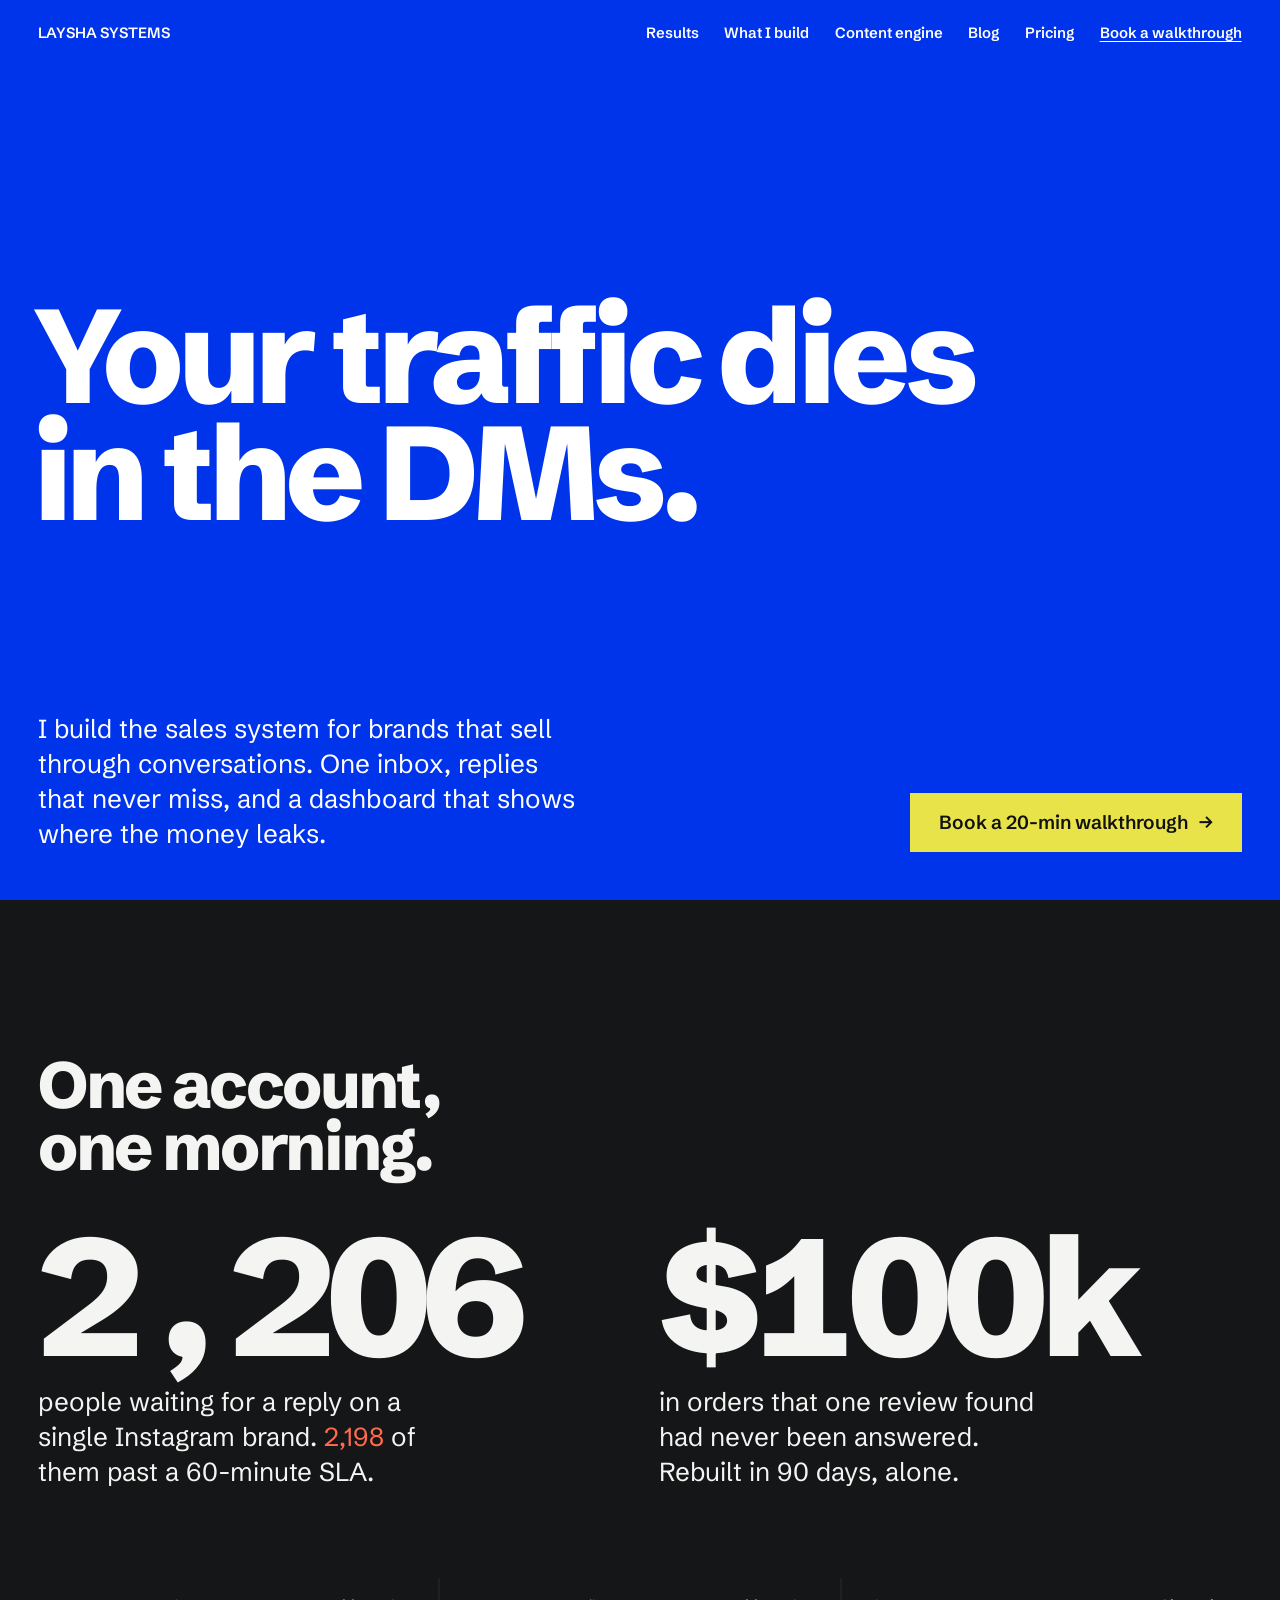
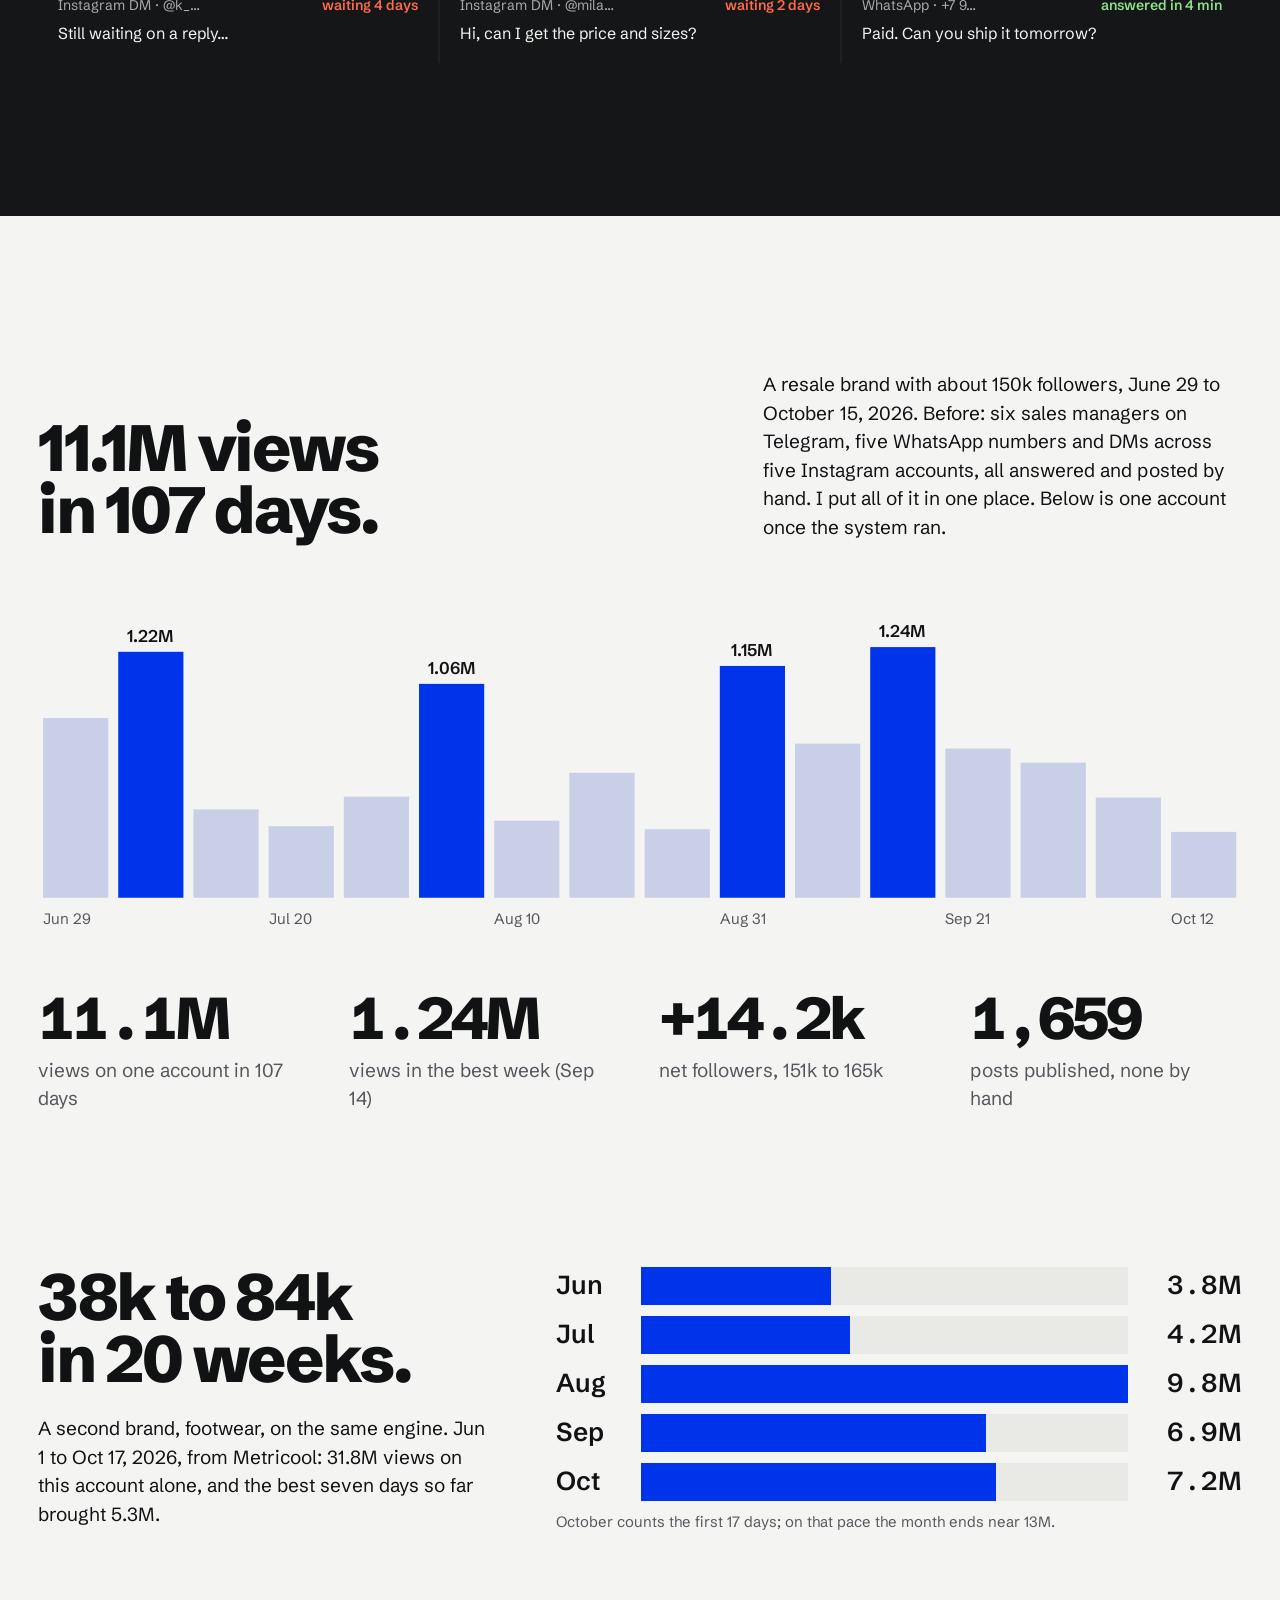
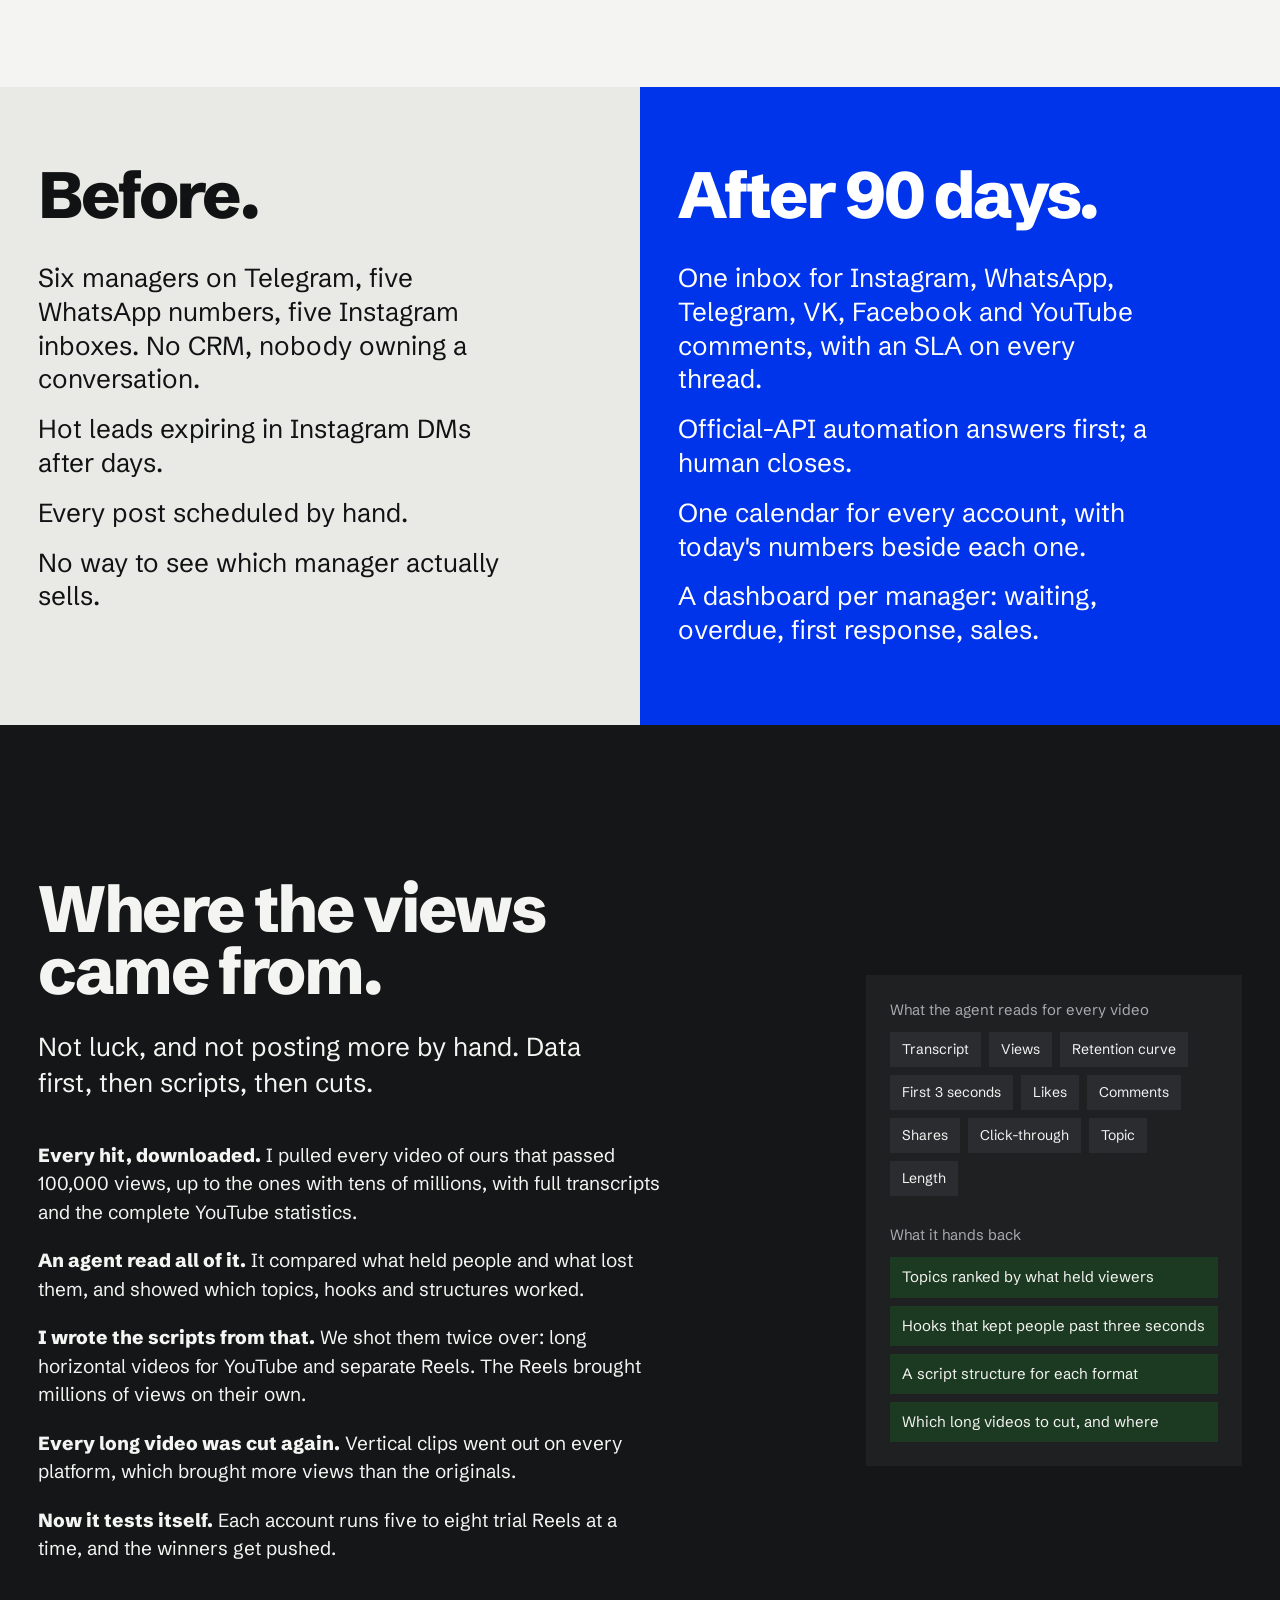
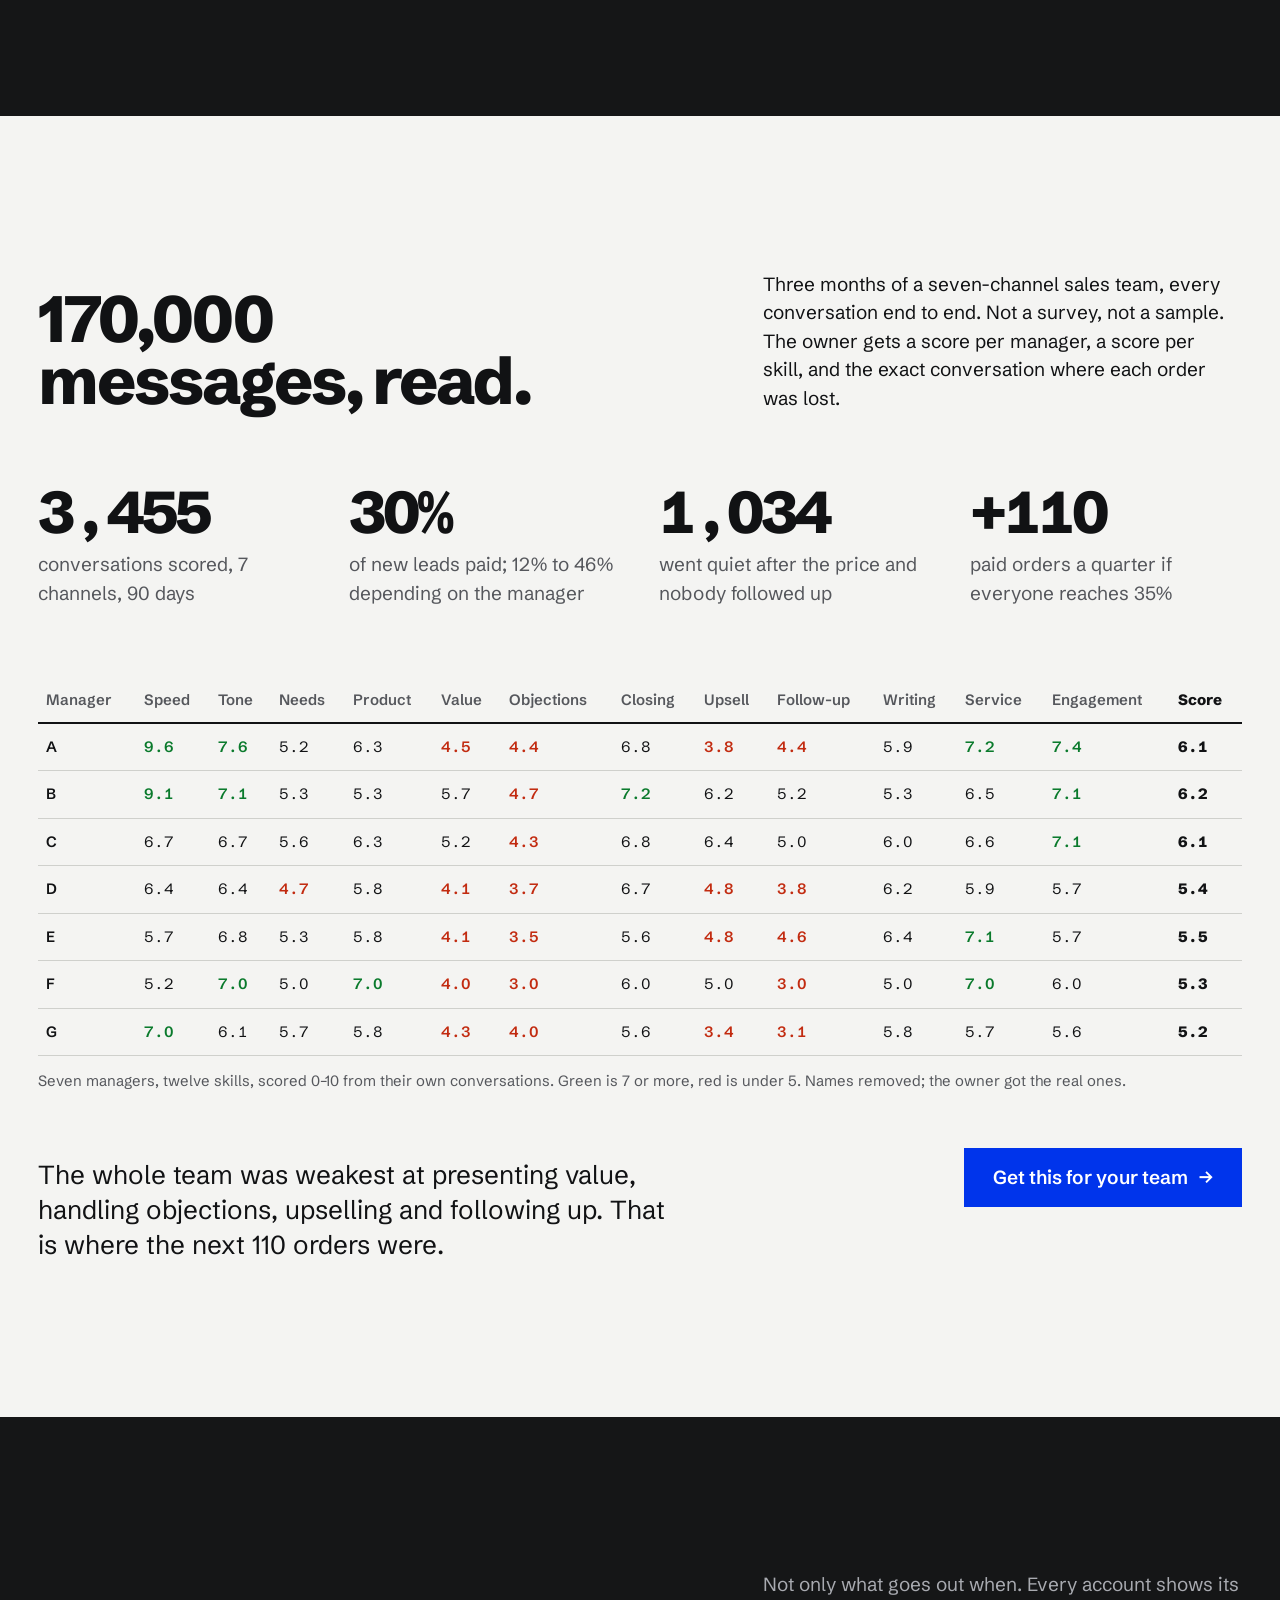
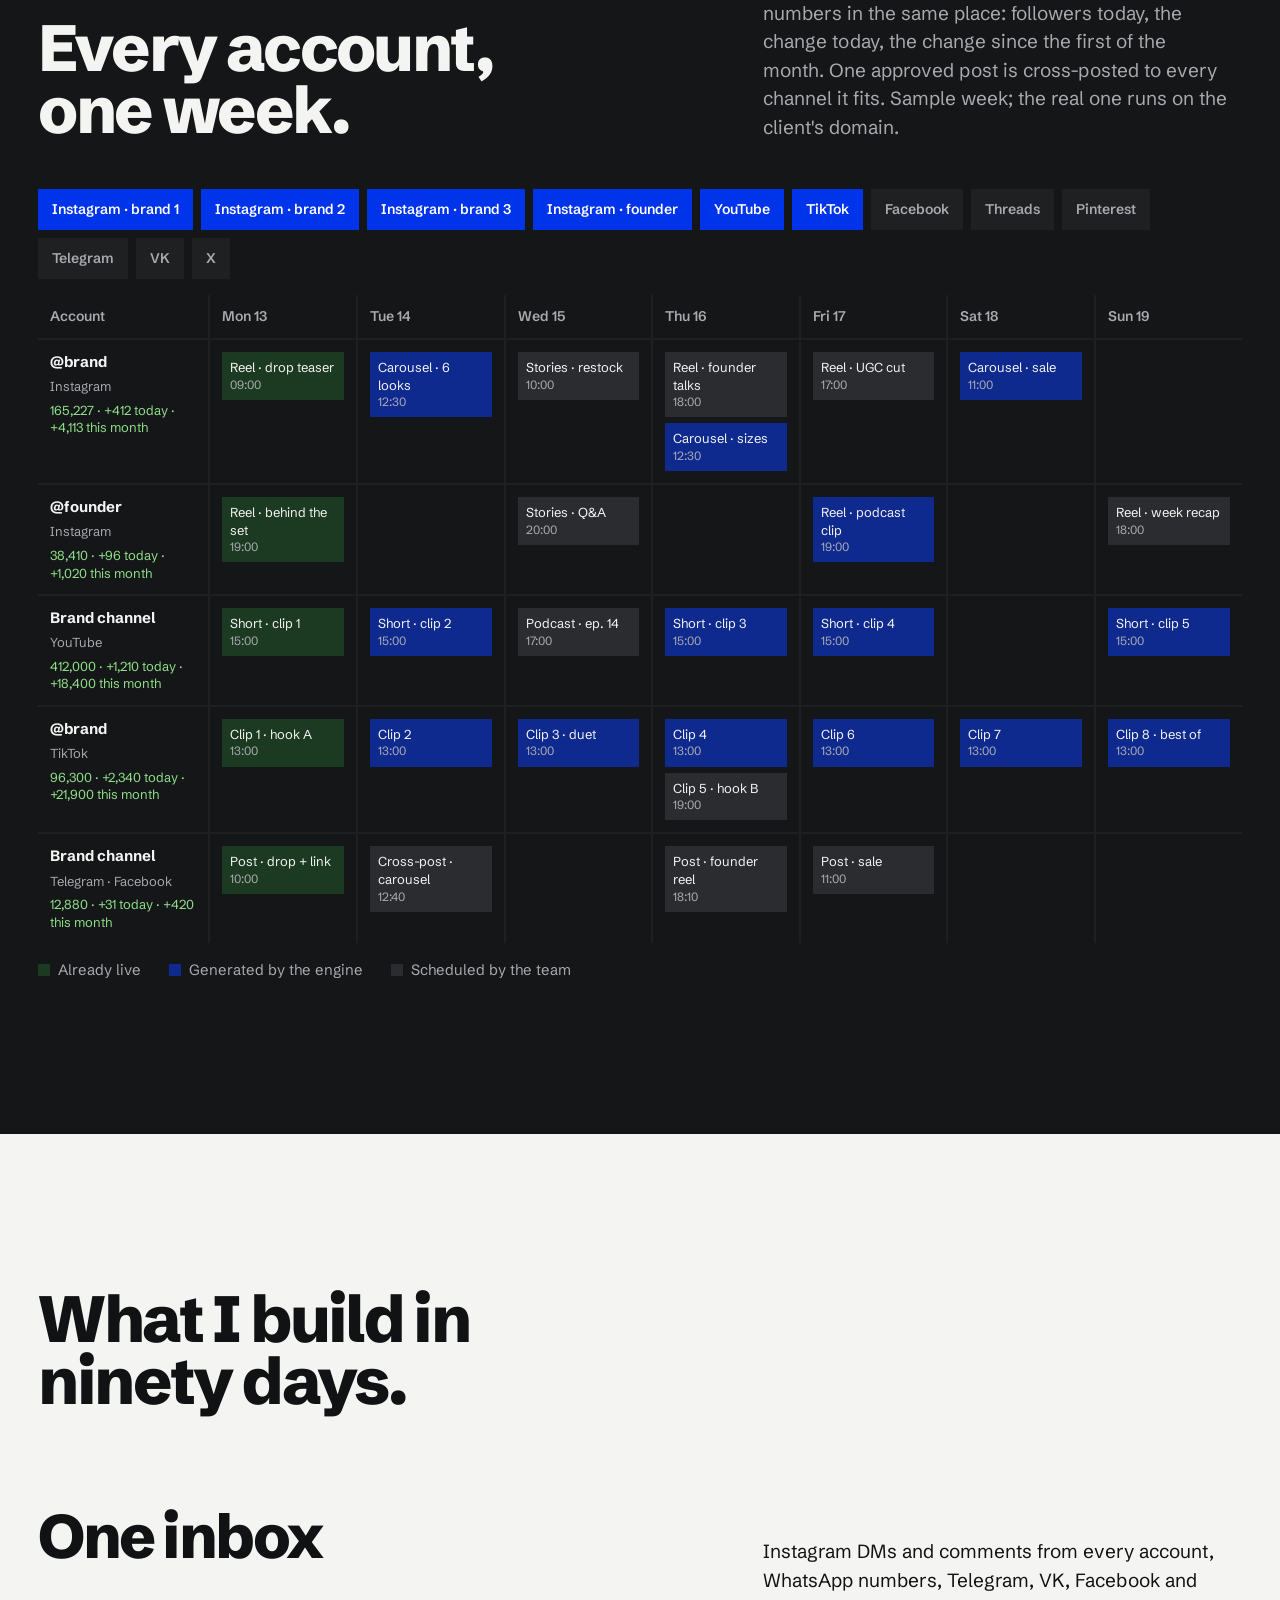
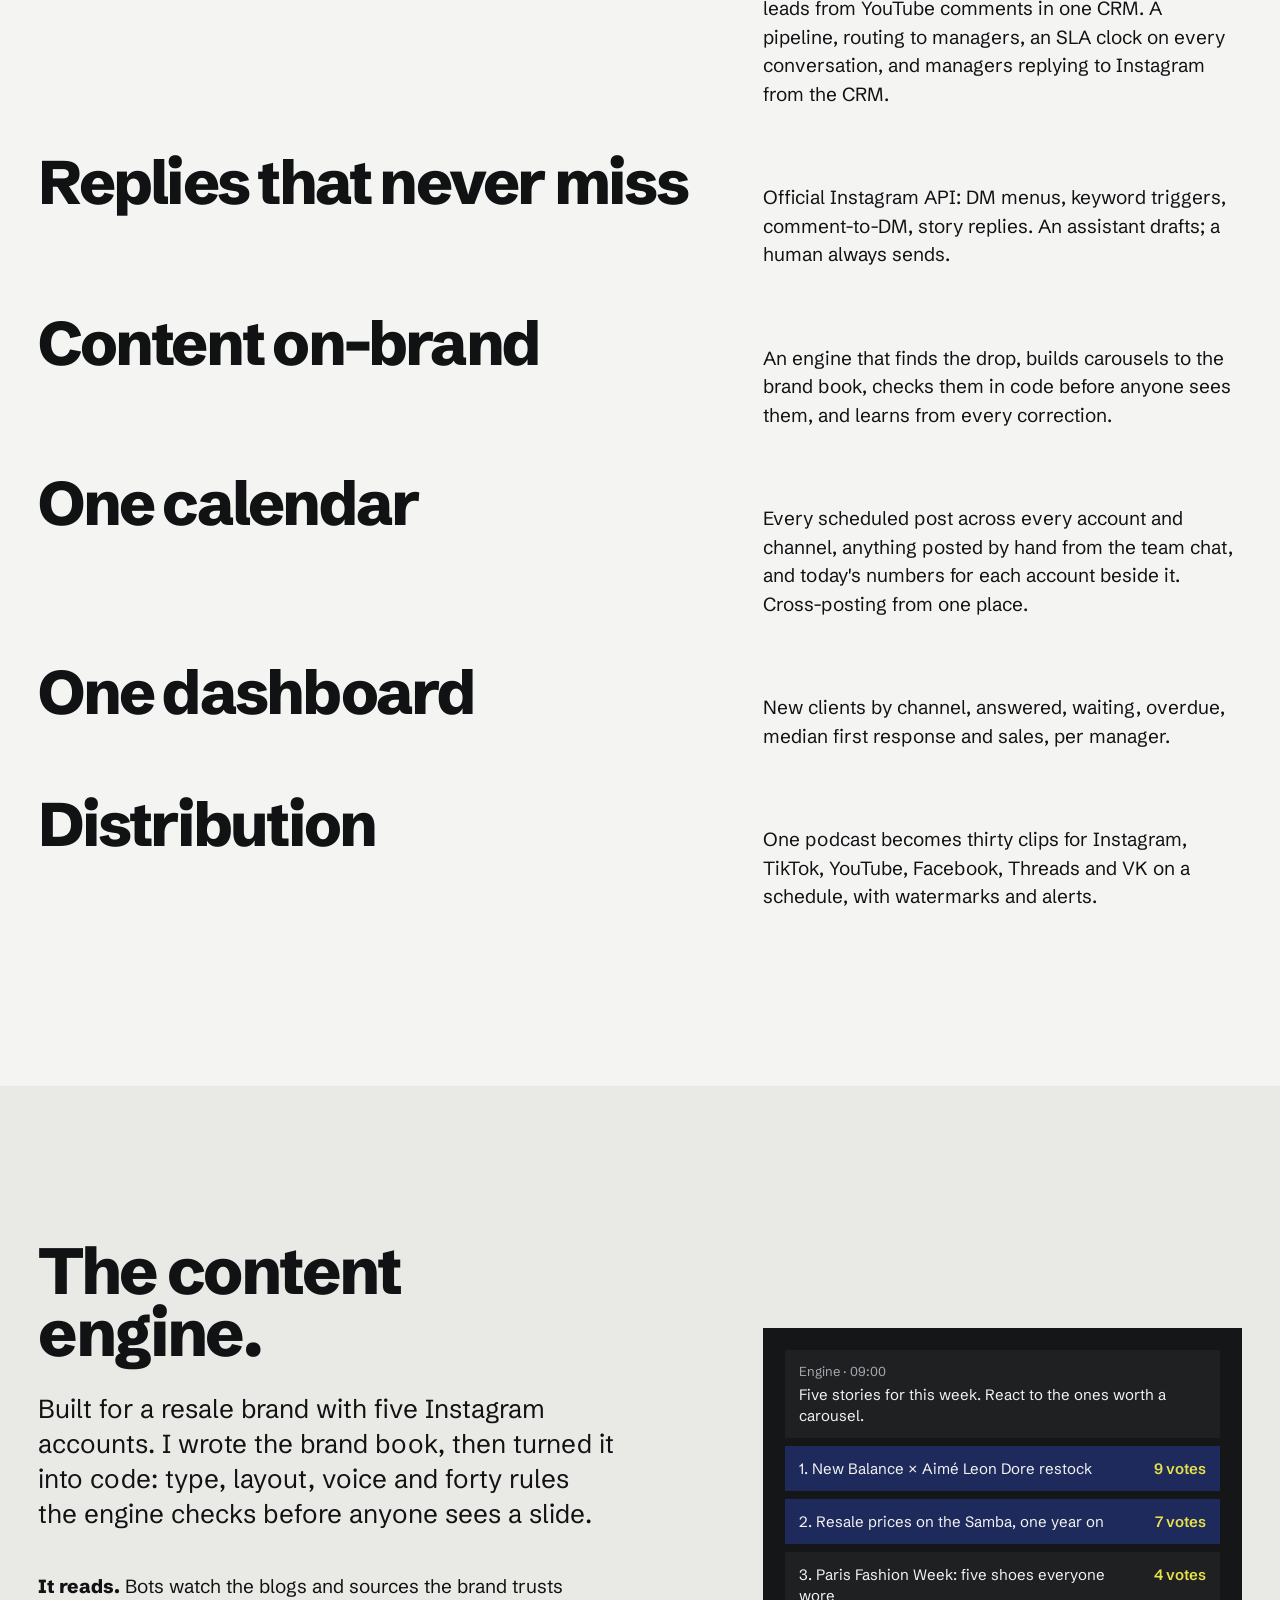
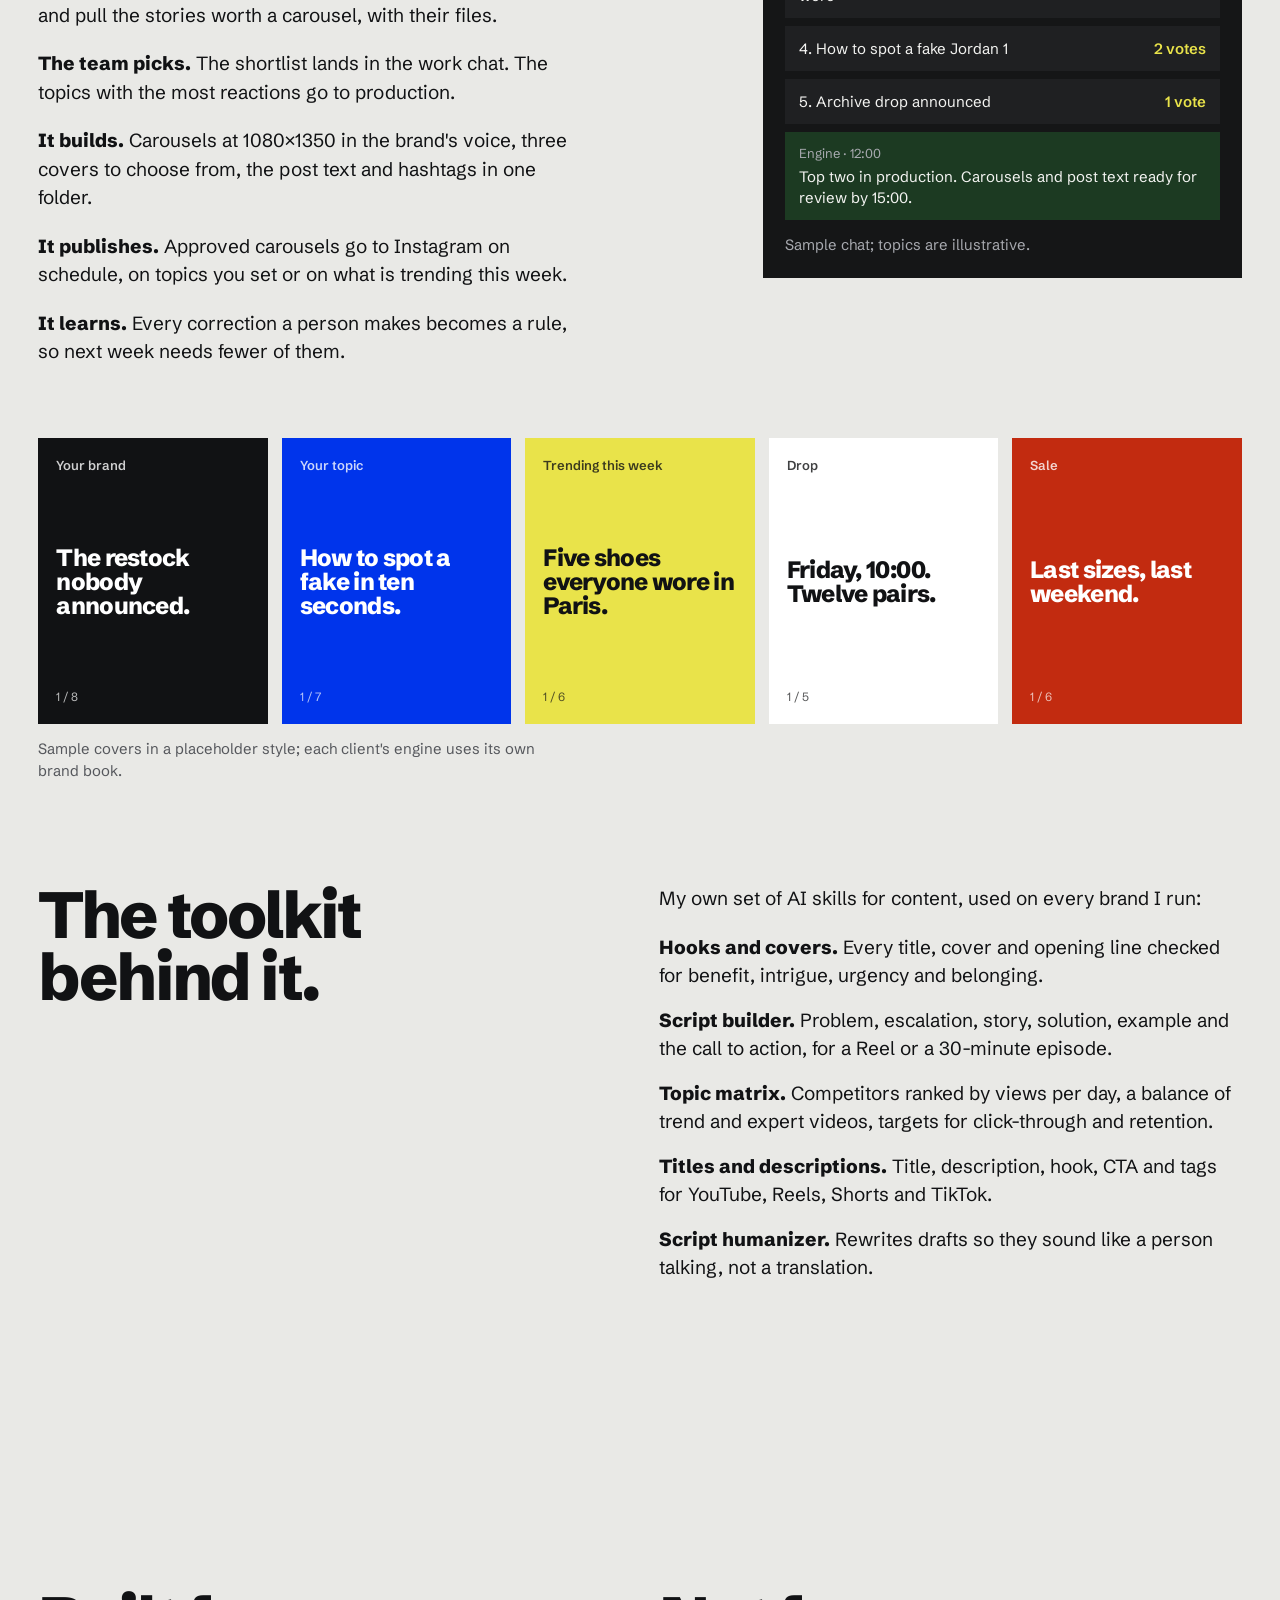
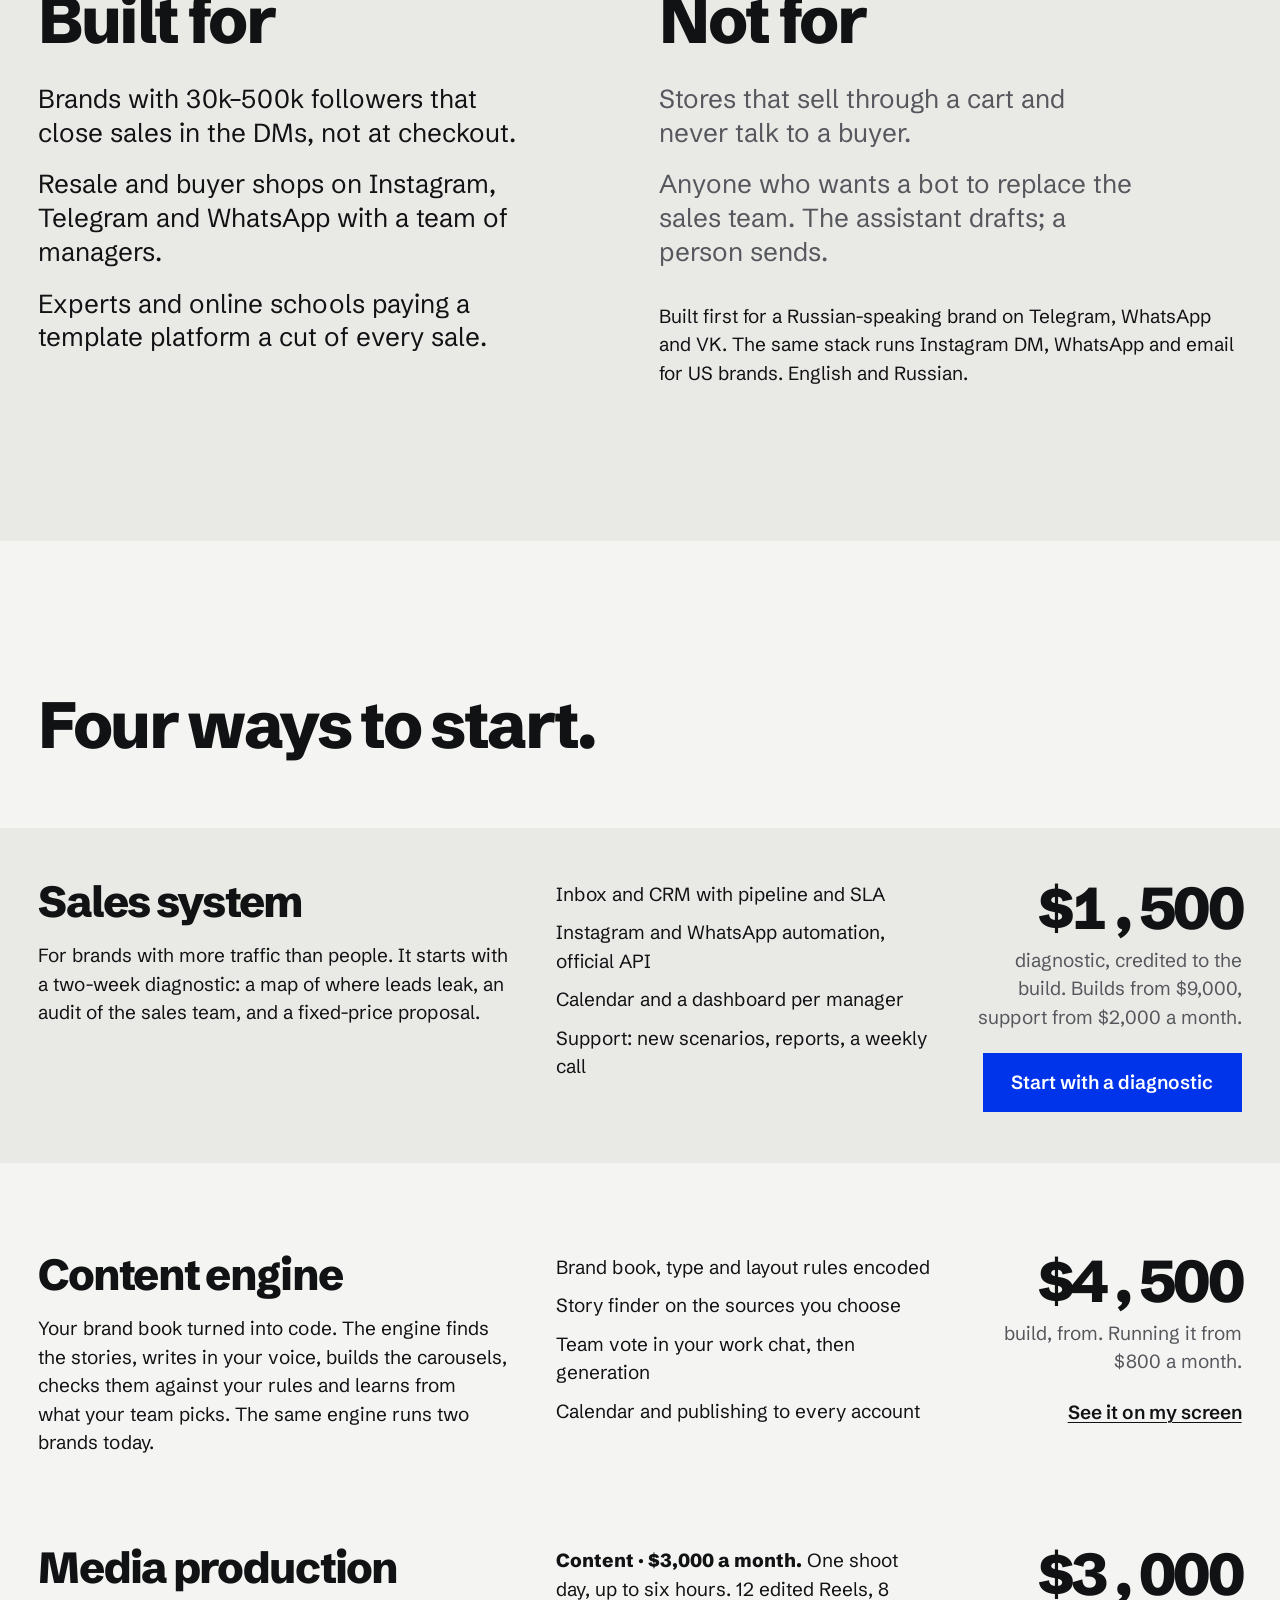
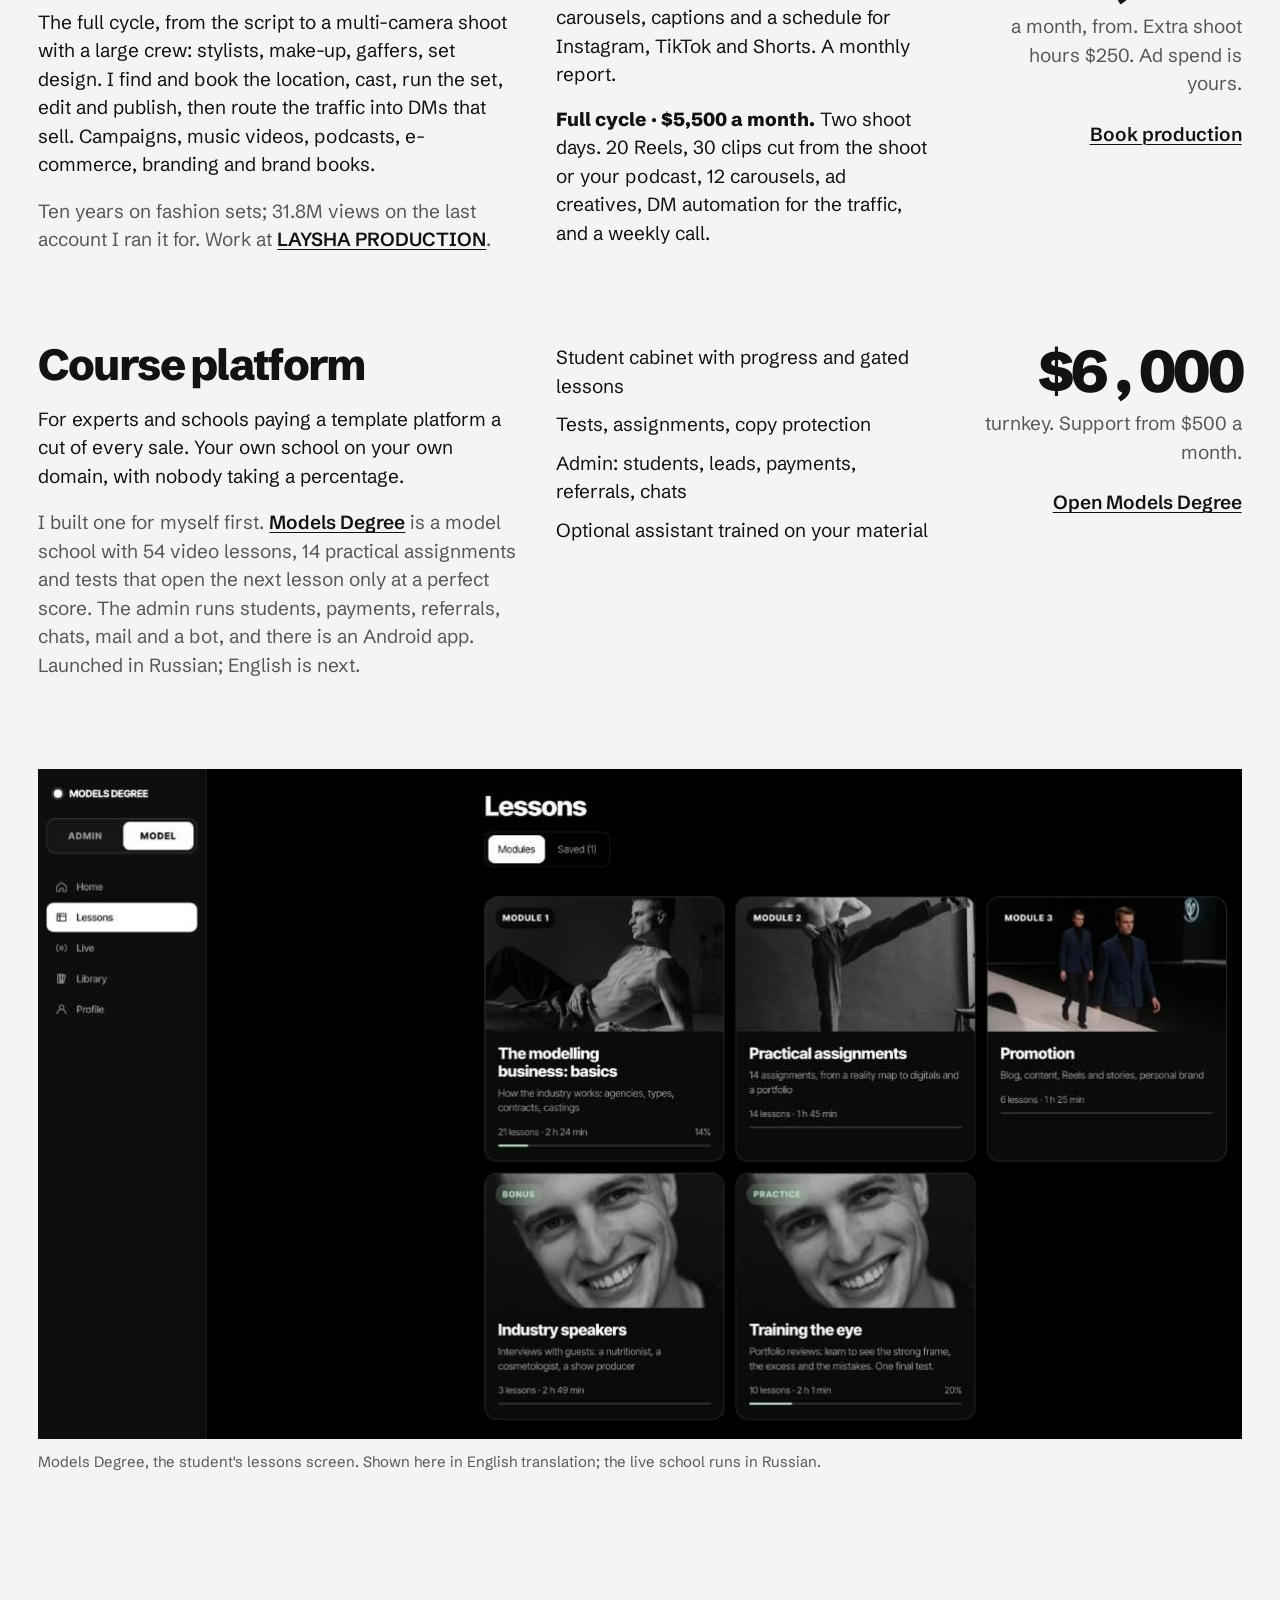
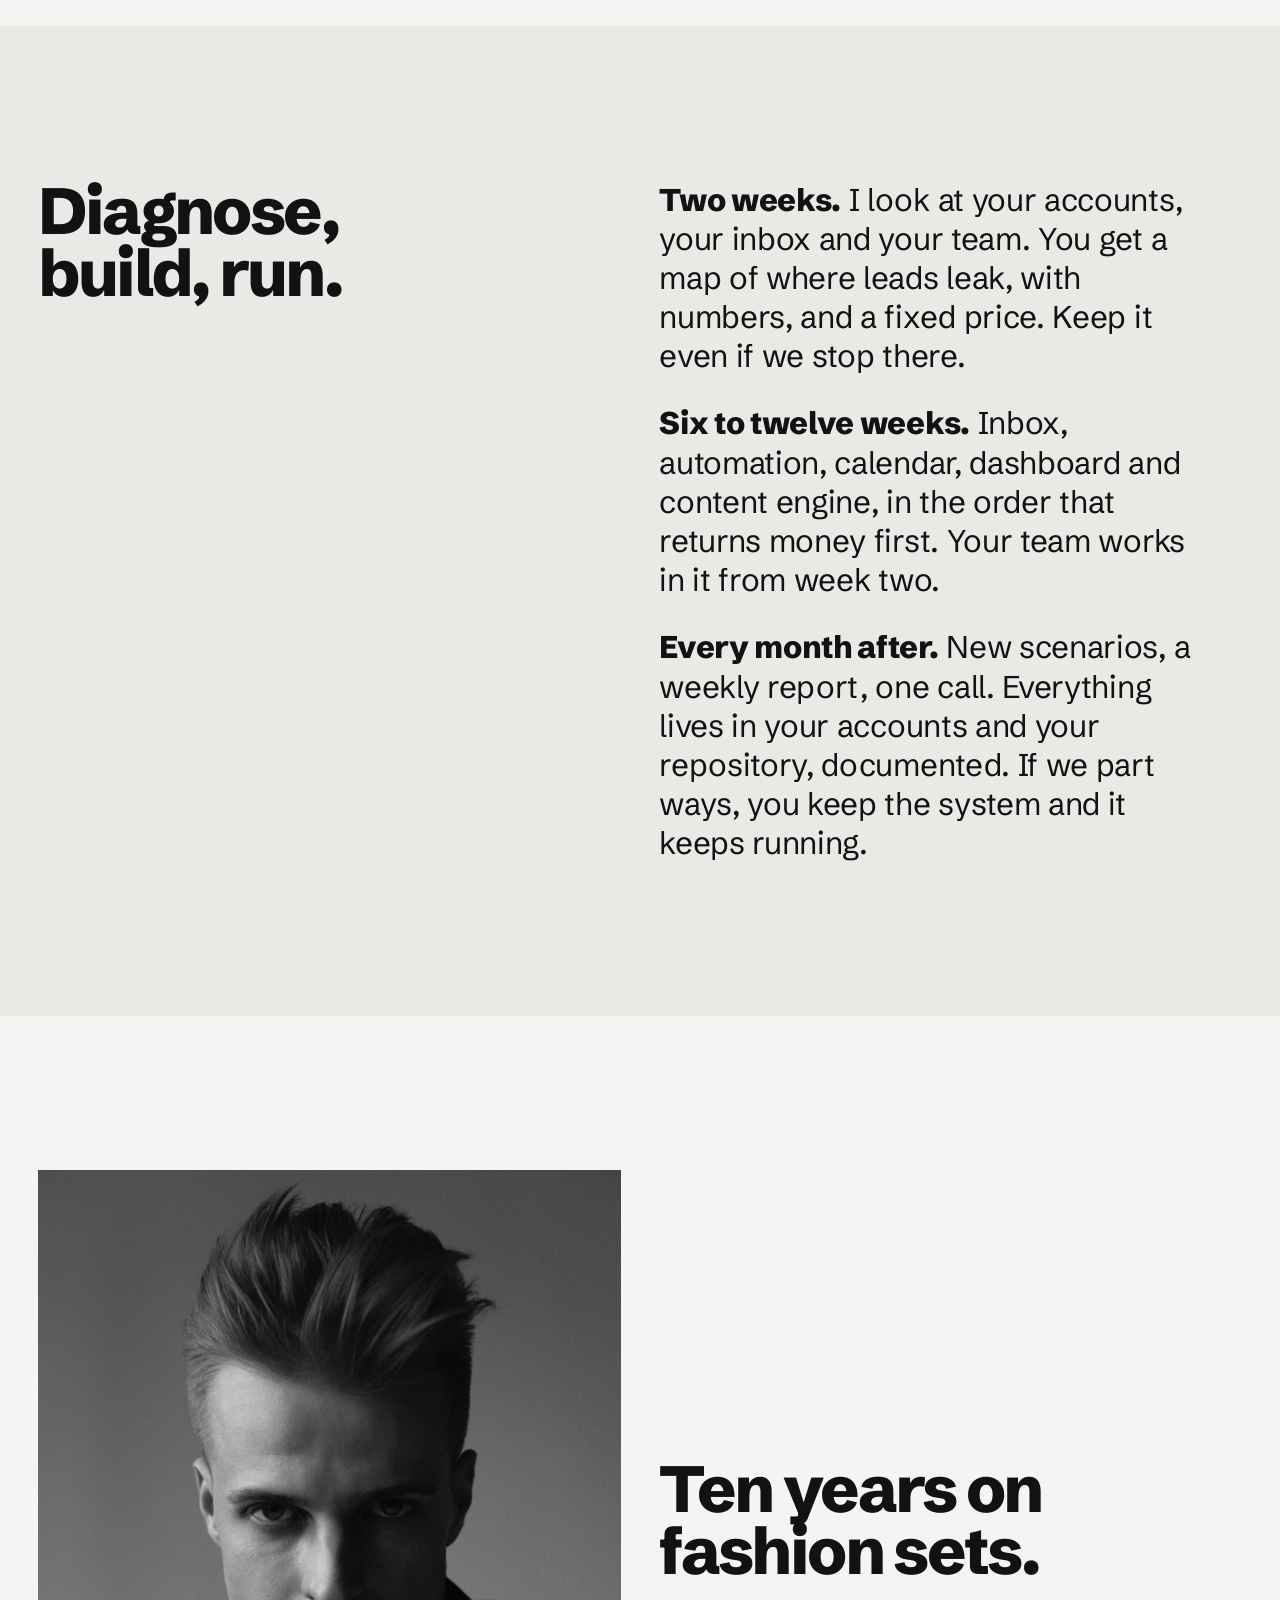
==== commit f5ce6e47: "Course platform: Models Degree lessons screen Co-Authored-By: Claude Opus 5.5 <noreply@anthropic.com" ====
--- a/index.html
+++ b/index.html
@@ -218,6 +218,8 @@
 .kit b{font-weight:800}
 @media (max-width:860px){.vw .t,.vw .data,.kit h3,.kit .kb{grid-column:1/-1}.covers{grid-template-columns:repeat(5,72%);overflow-x:auto;scroll-snap-type:x mandatory;-webkit-overflow-scrolling:touch}.cv{scroll-snap-align:start}}
 
+.shot{margin:0}.shot img{width:100%;height:auto;display:block}.shot figcaption{margin-top:12px}
+
 /* fit */
 .fit{display:grid;grid-template-columns:repeat(12,minmax(0,1fr));gap:48px var(--m)}
 .fit > div:first-child{grid-column:1/7} .fit > div:last-child{grid-column:7/13}
@@ -583,6 +585,7 @@
         <ul><li>Student cabinet with progress and gated lessons</li><li>Tests, assignments, copy protection</li><li>Admin: students, leads, payments, referrals, chats</li><li>Optional assistant trained on your material</li></ul>
         <div class="price"><b class="num">$6,000</b><span>turnkey. Support from $500 a month.</span><a class="tlink" href="https://models.degree" target="_blank" rel="noopener">Open Models Degree</a></div>
       </div>
+      <figure class="shot rv"><img src="img/models-degree-lessons.jpg" alt="Models Degree student cabinet: five course modules with lesson counts, durations and progress bars" width="1200" height="668" loading="lazy"><figcaption class="small muted">Models Degree, the student's lessons screen. Shown here in English translation; the live school runs in Russian.</figcaption></figure>
     </div>
   </div>
 </section>
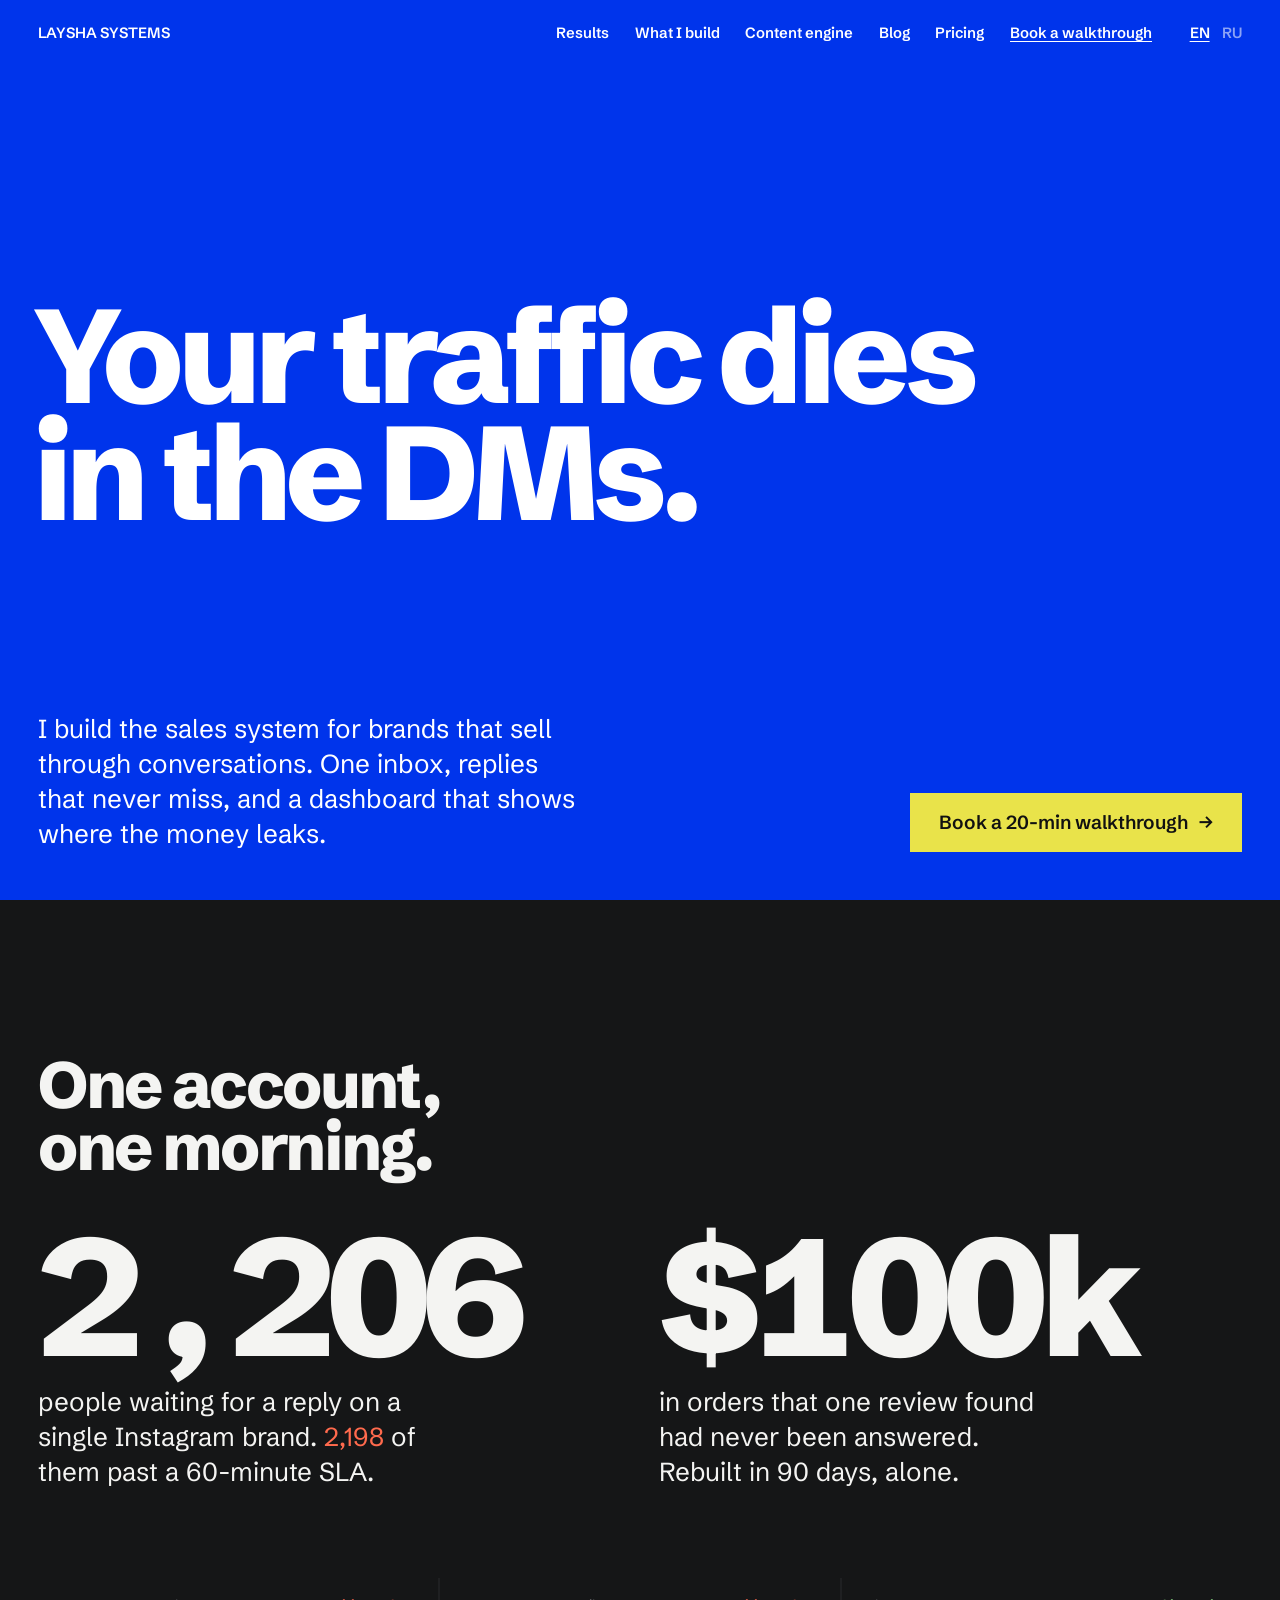
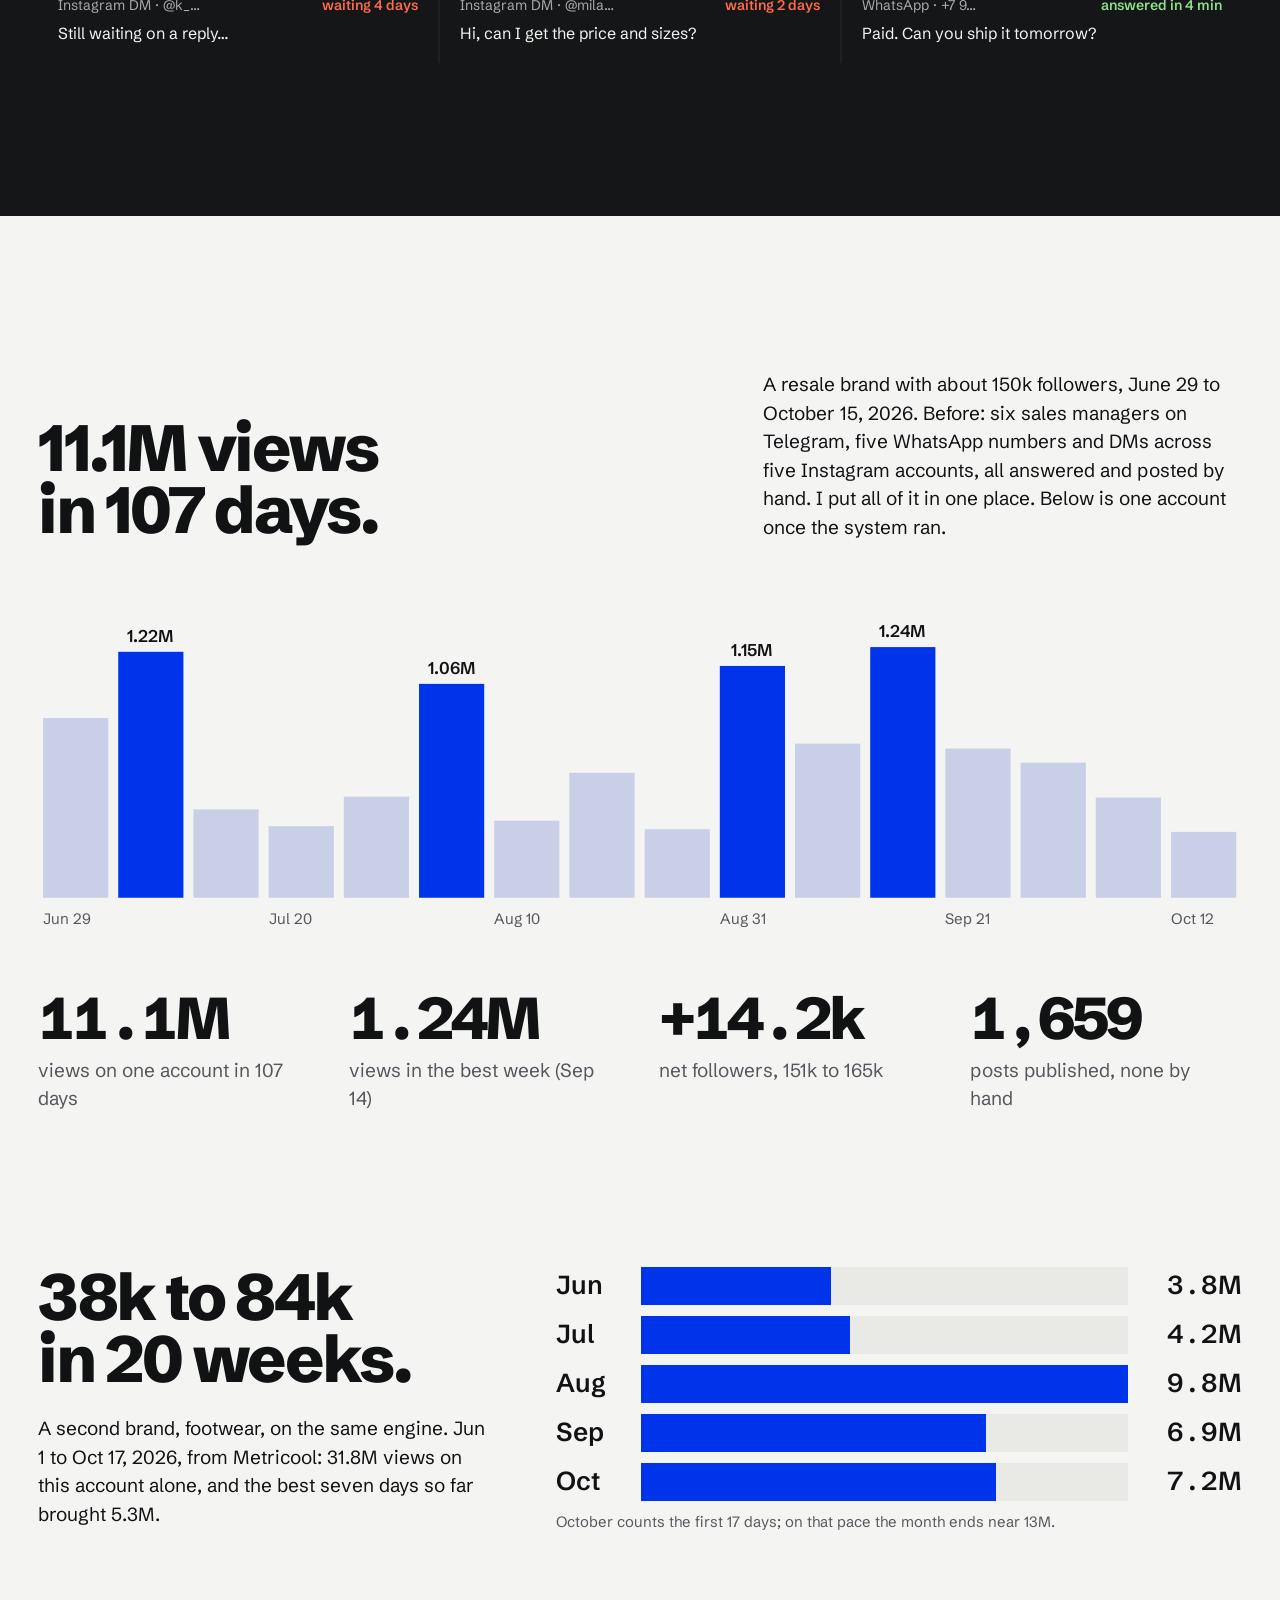
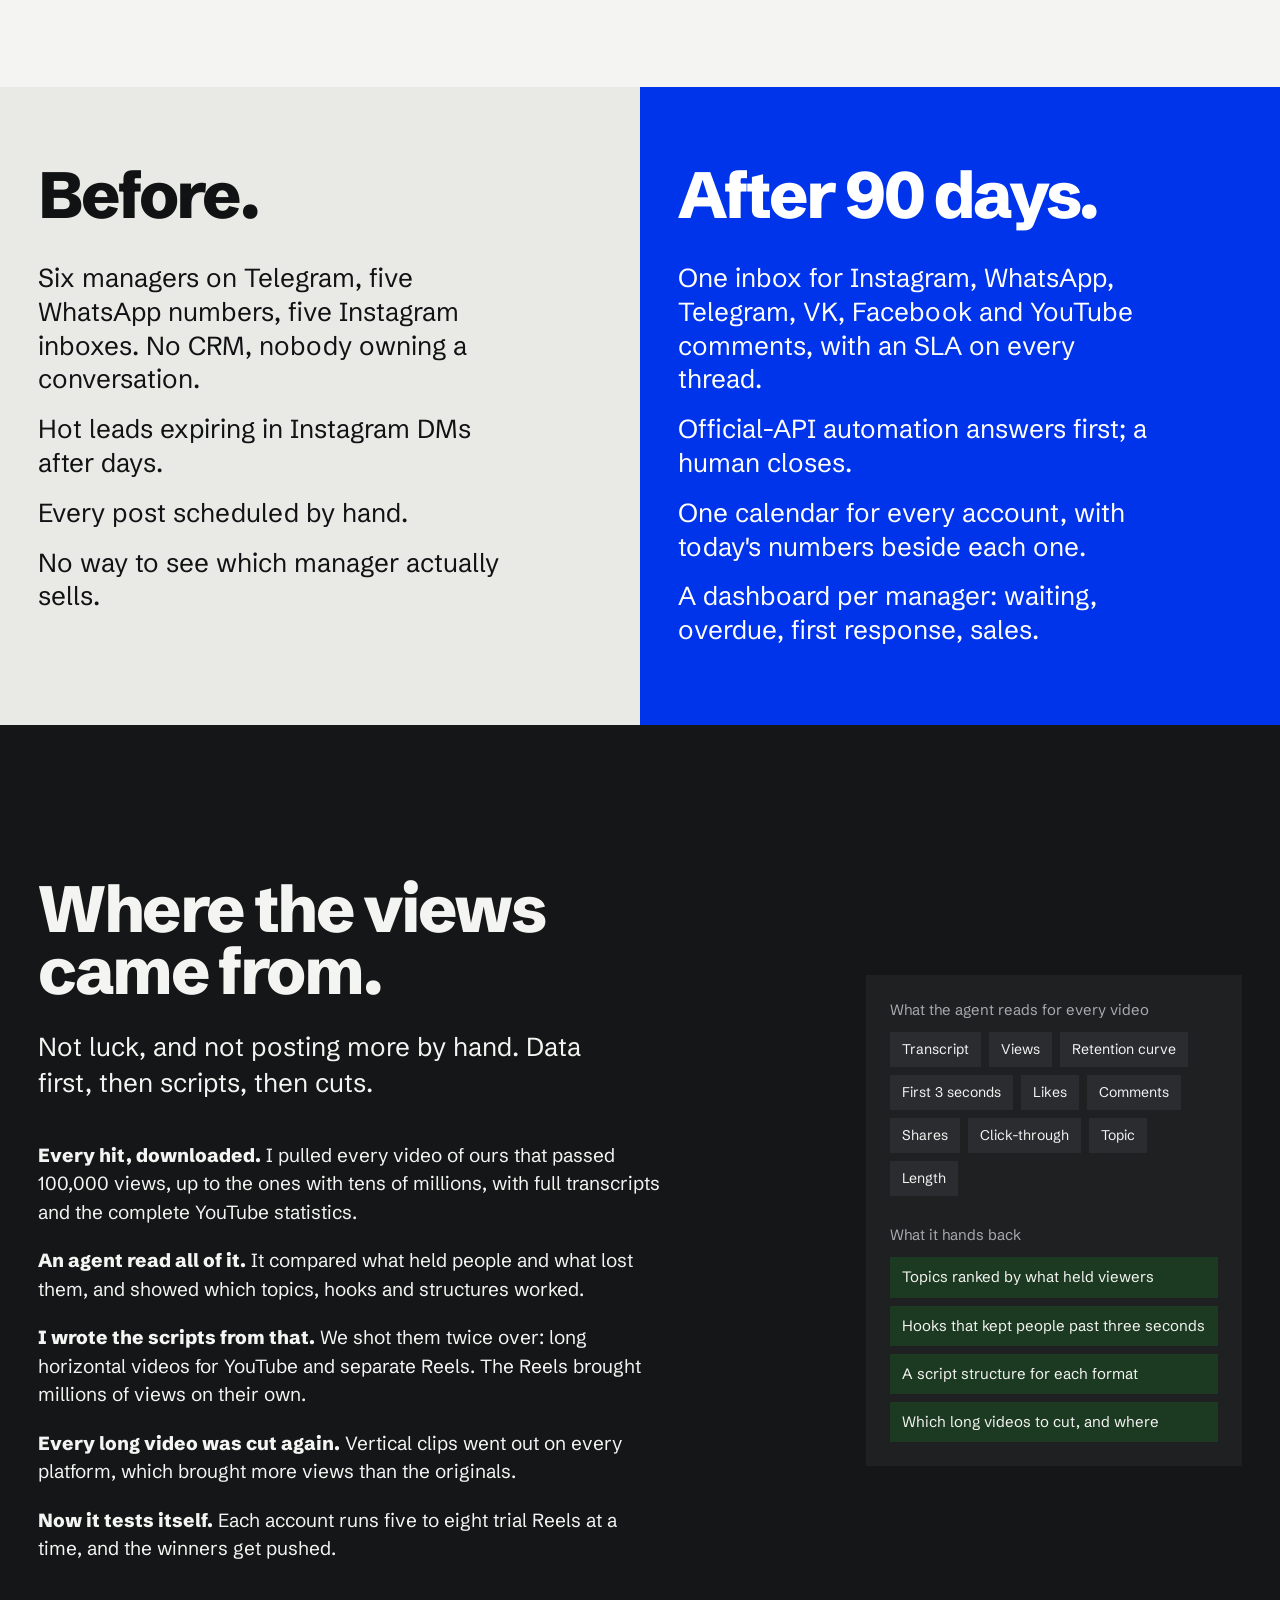
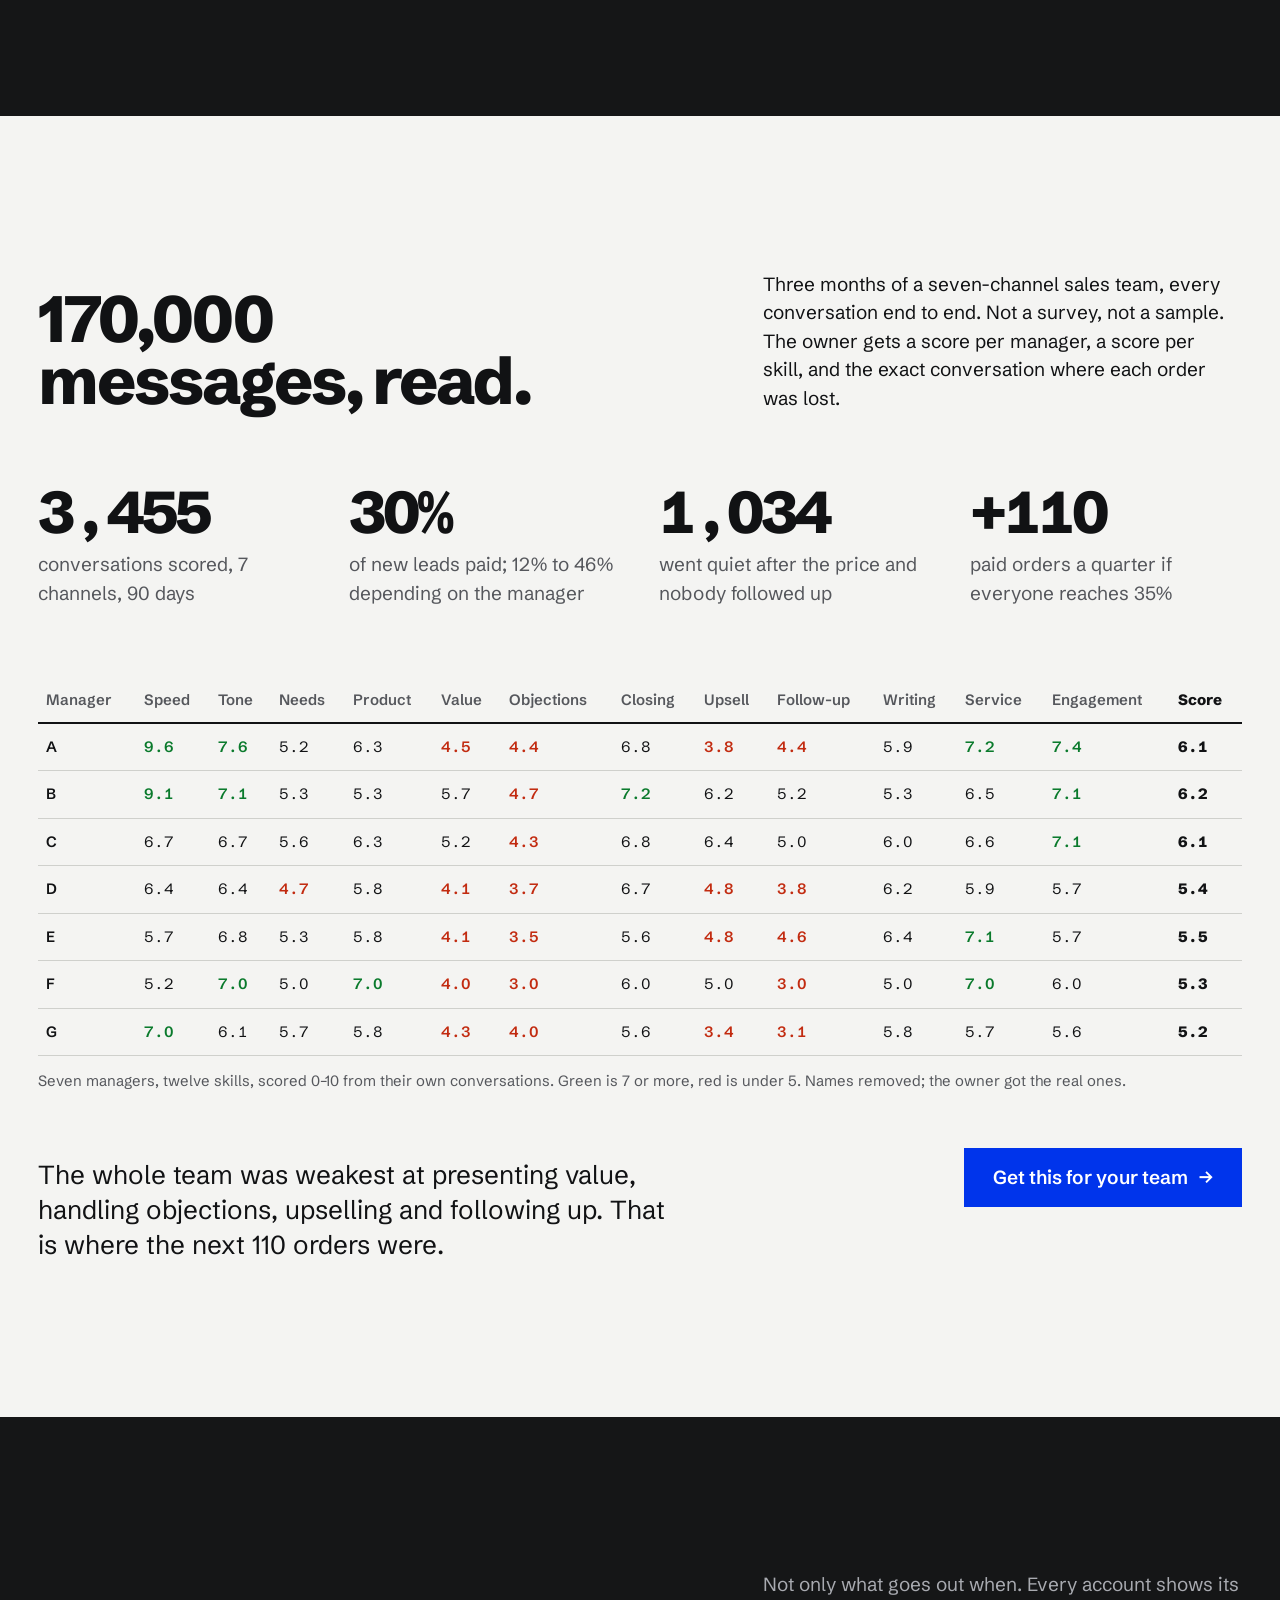
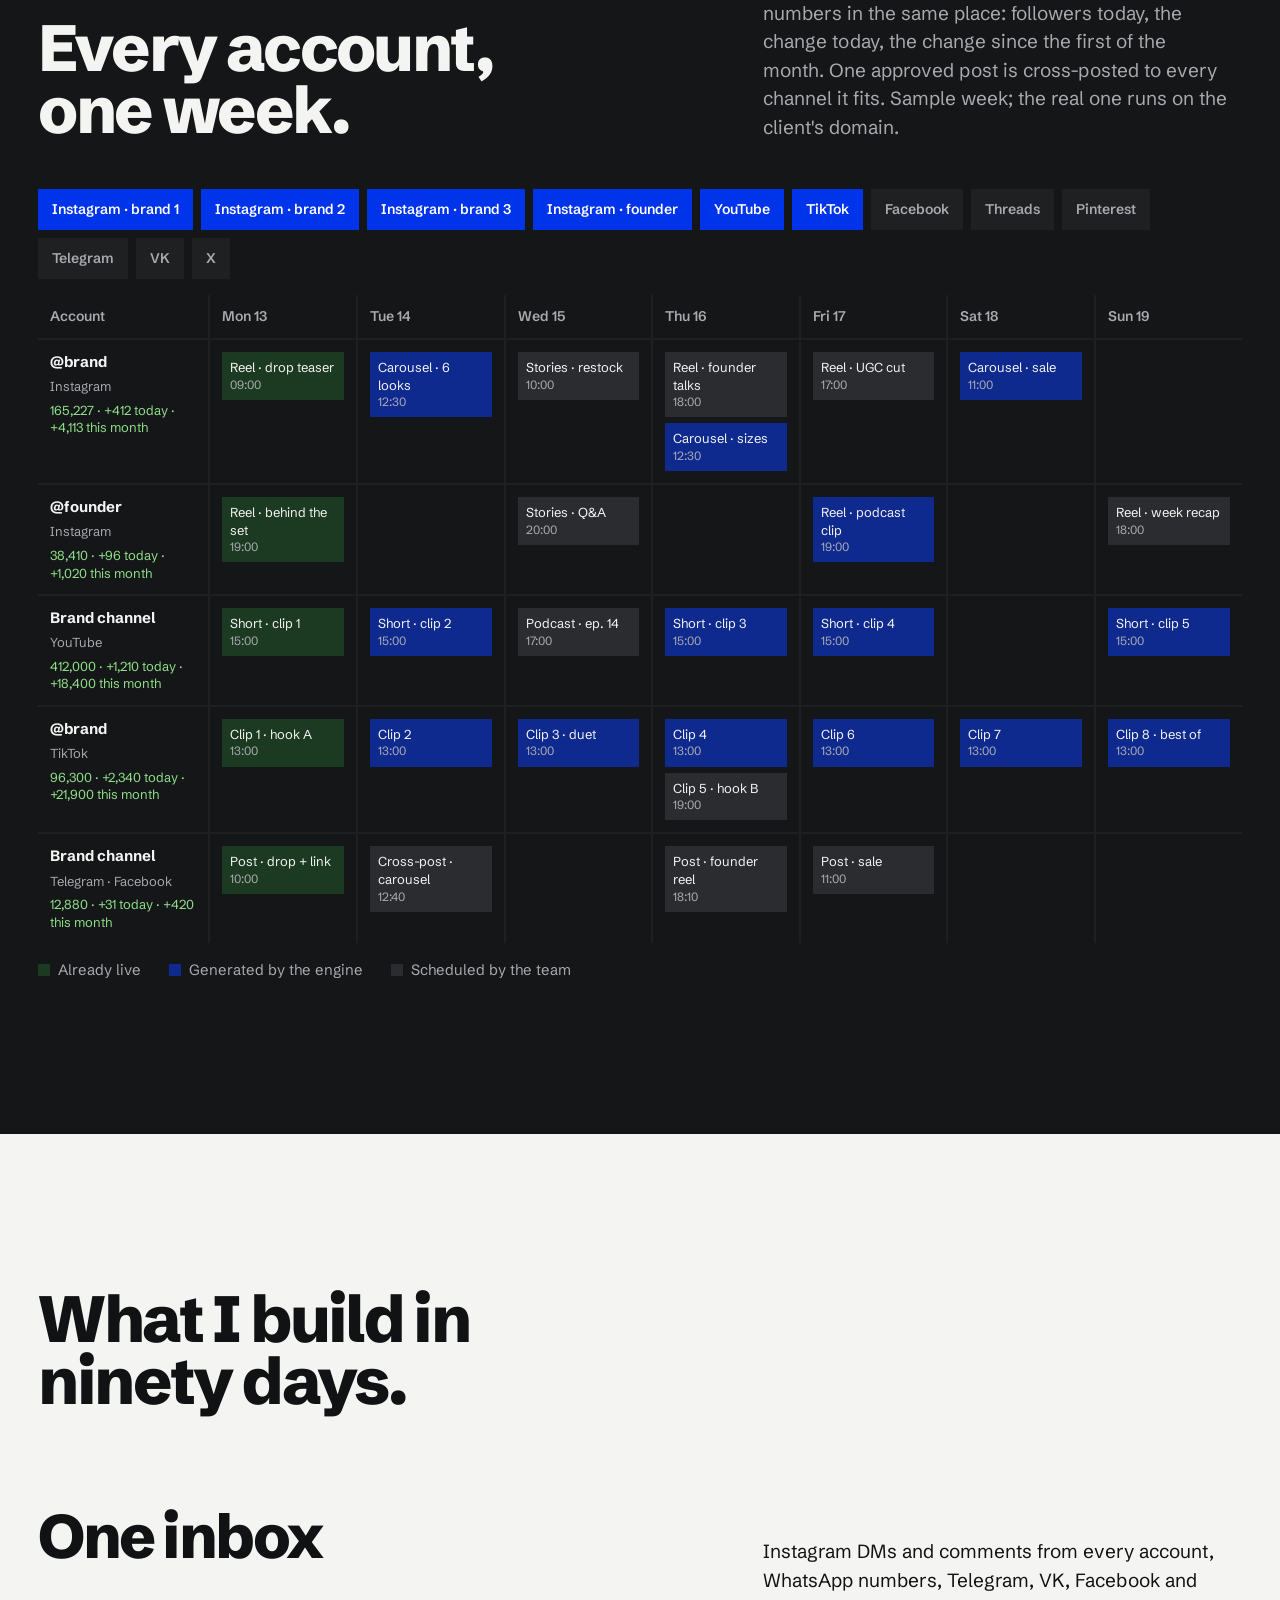
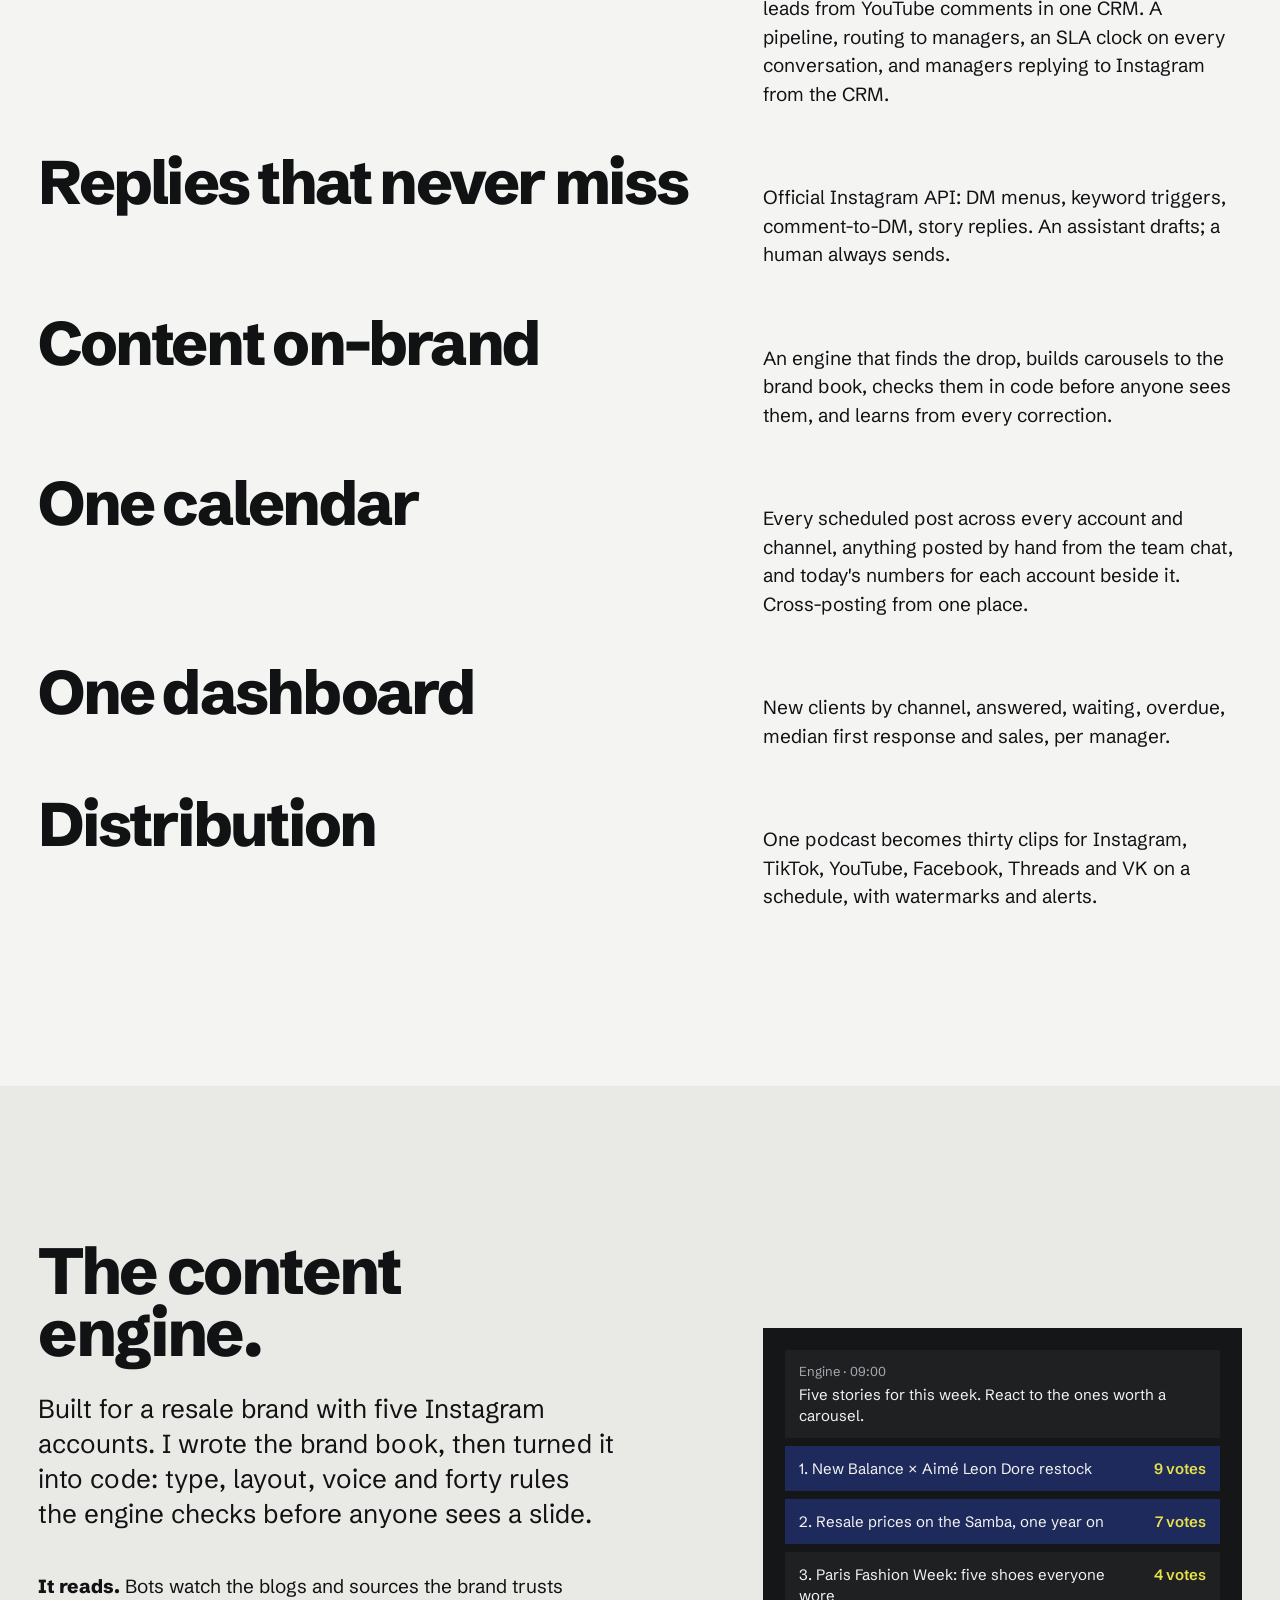
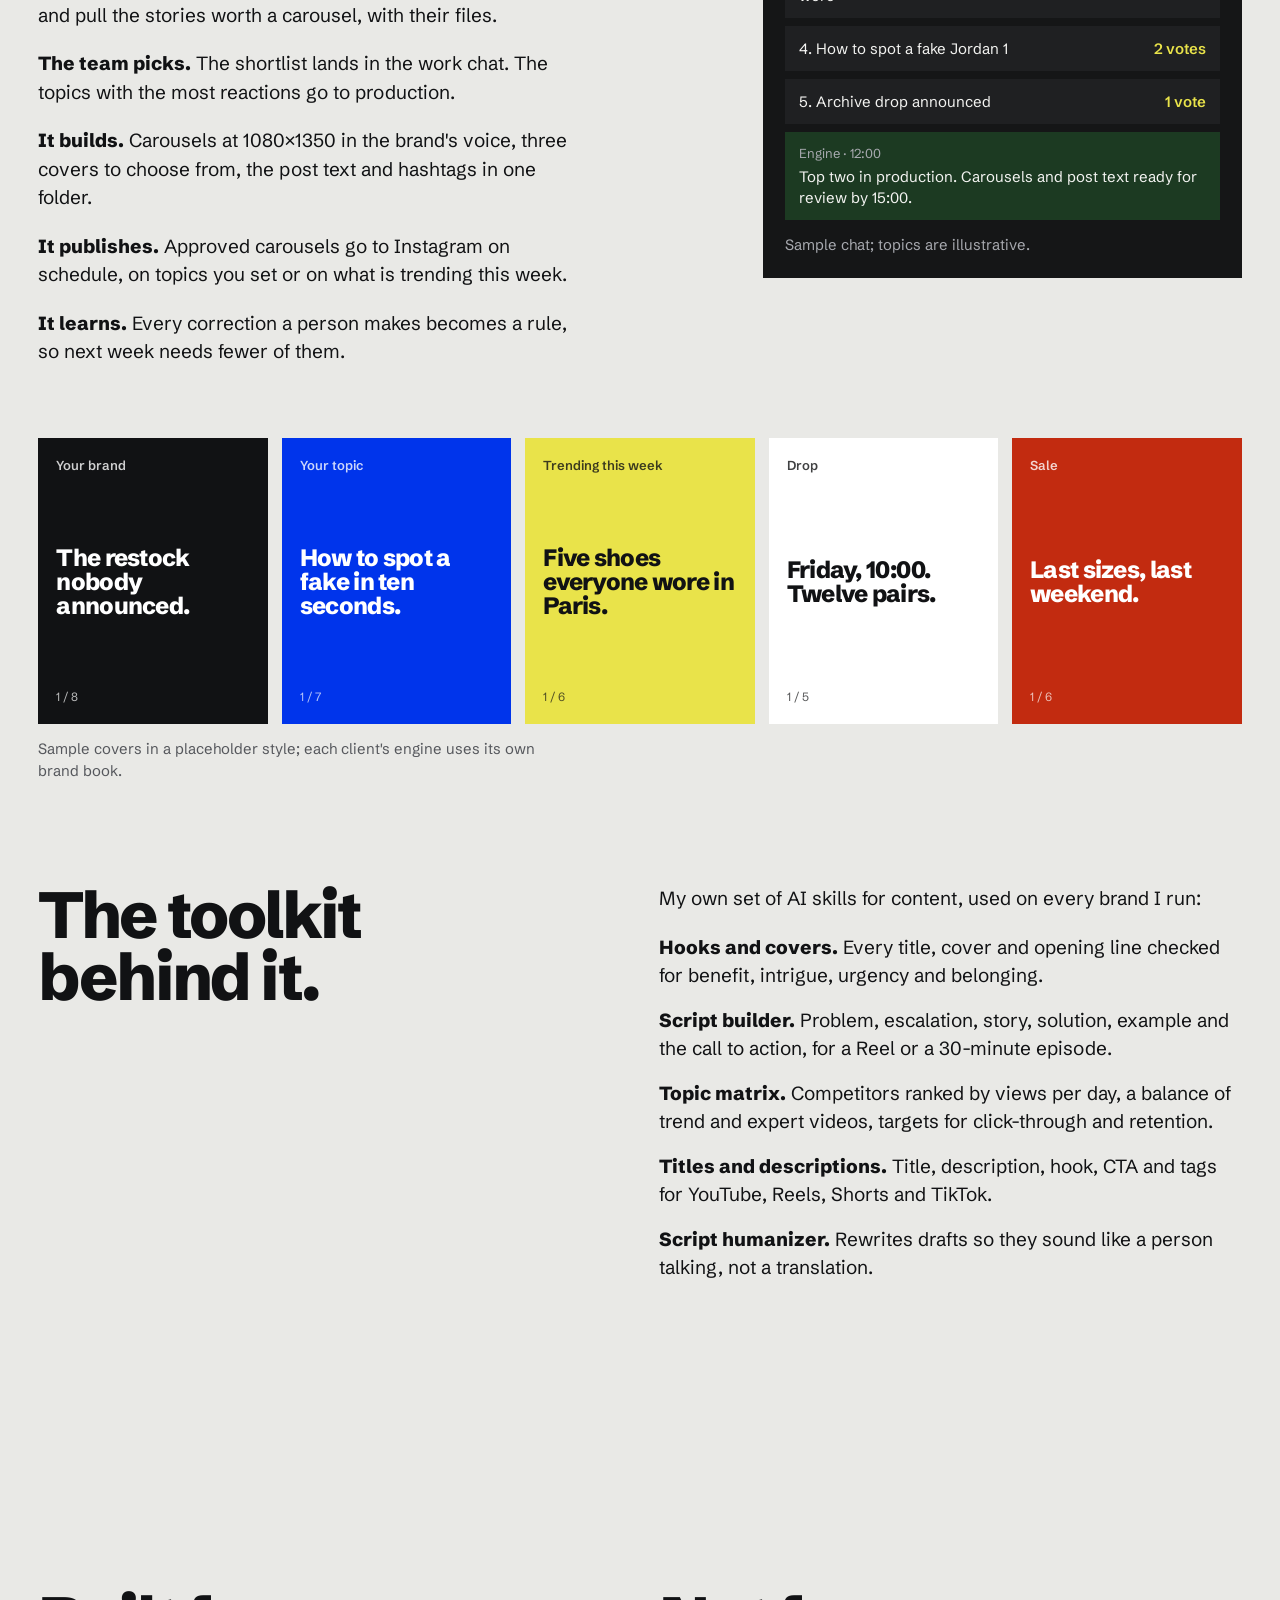
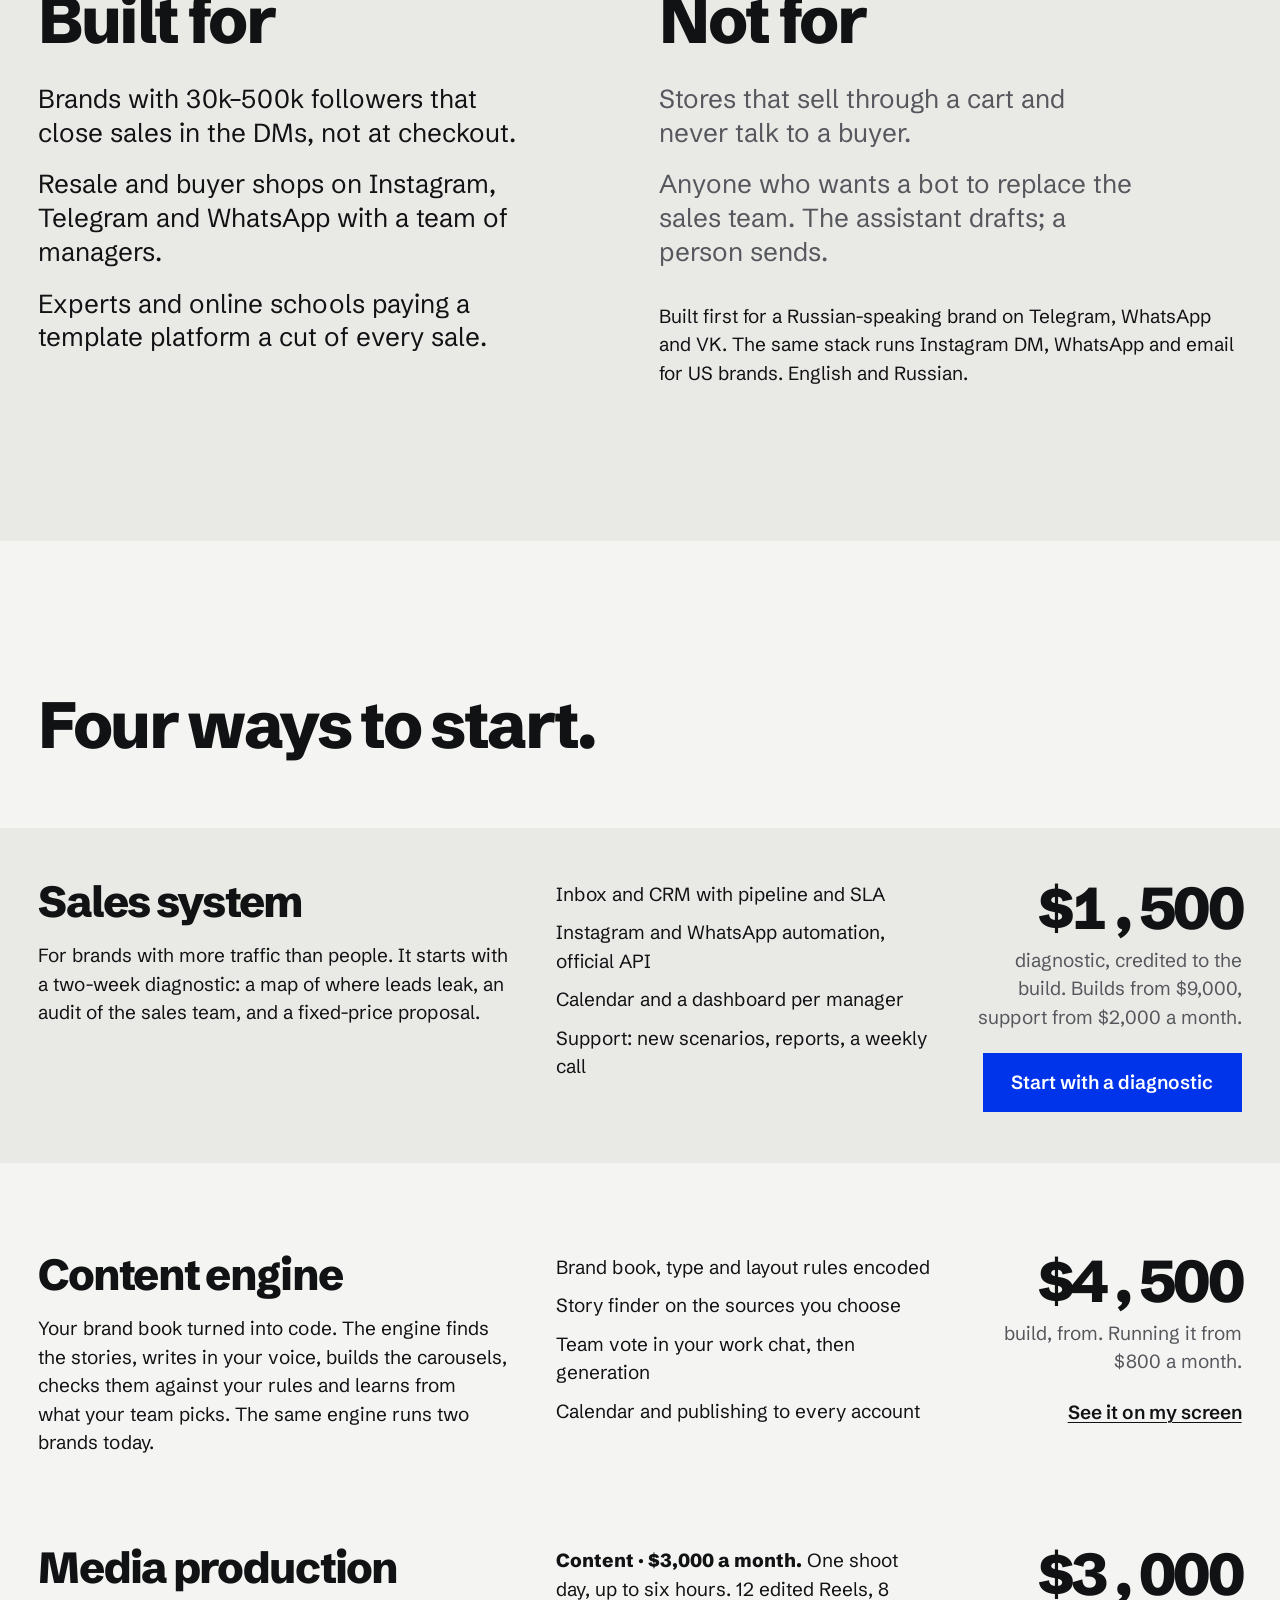
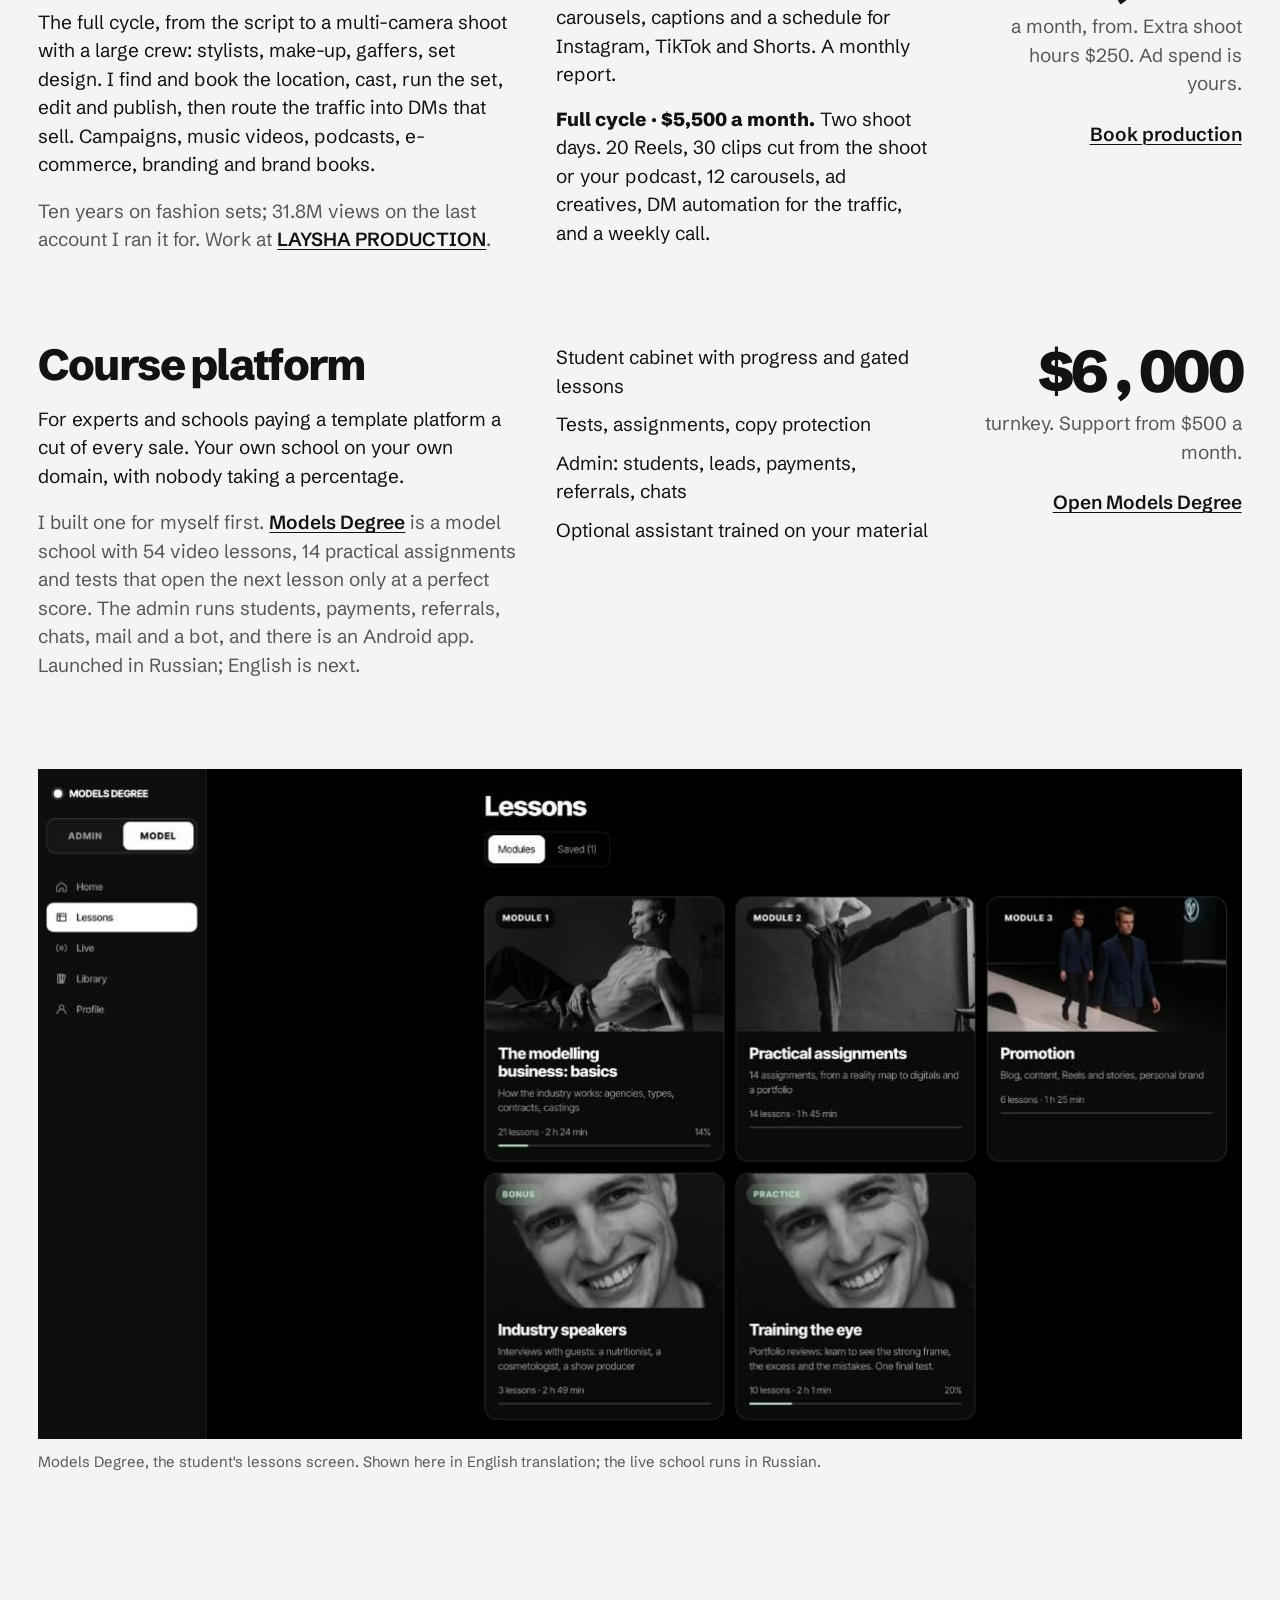
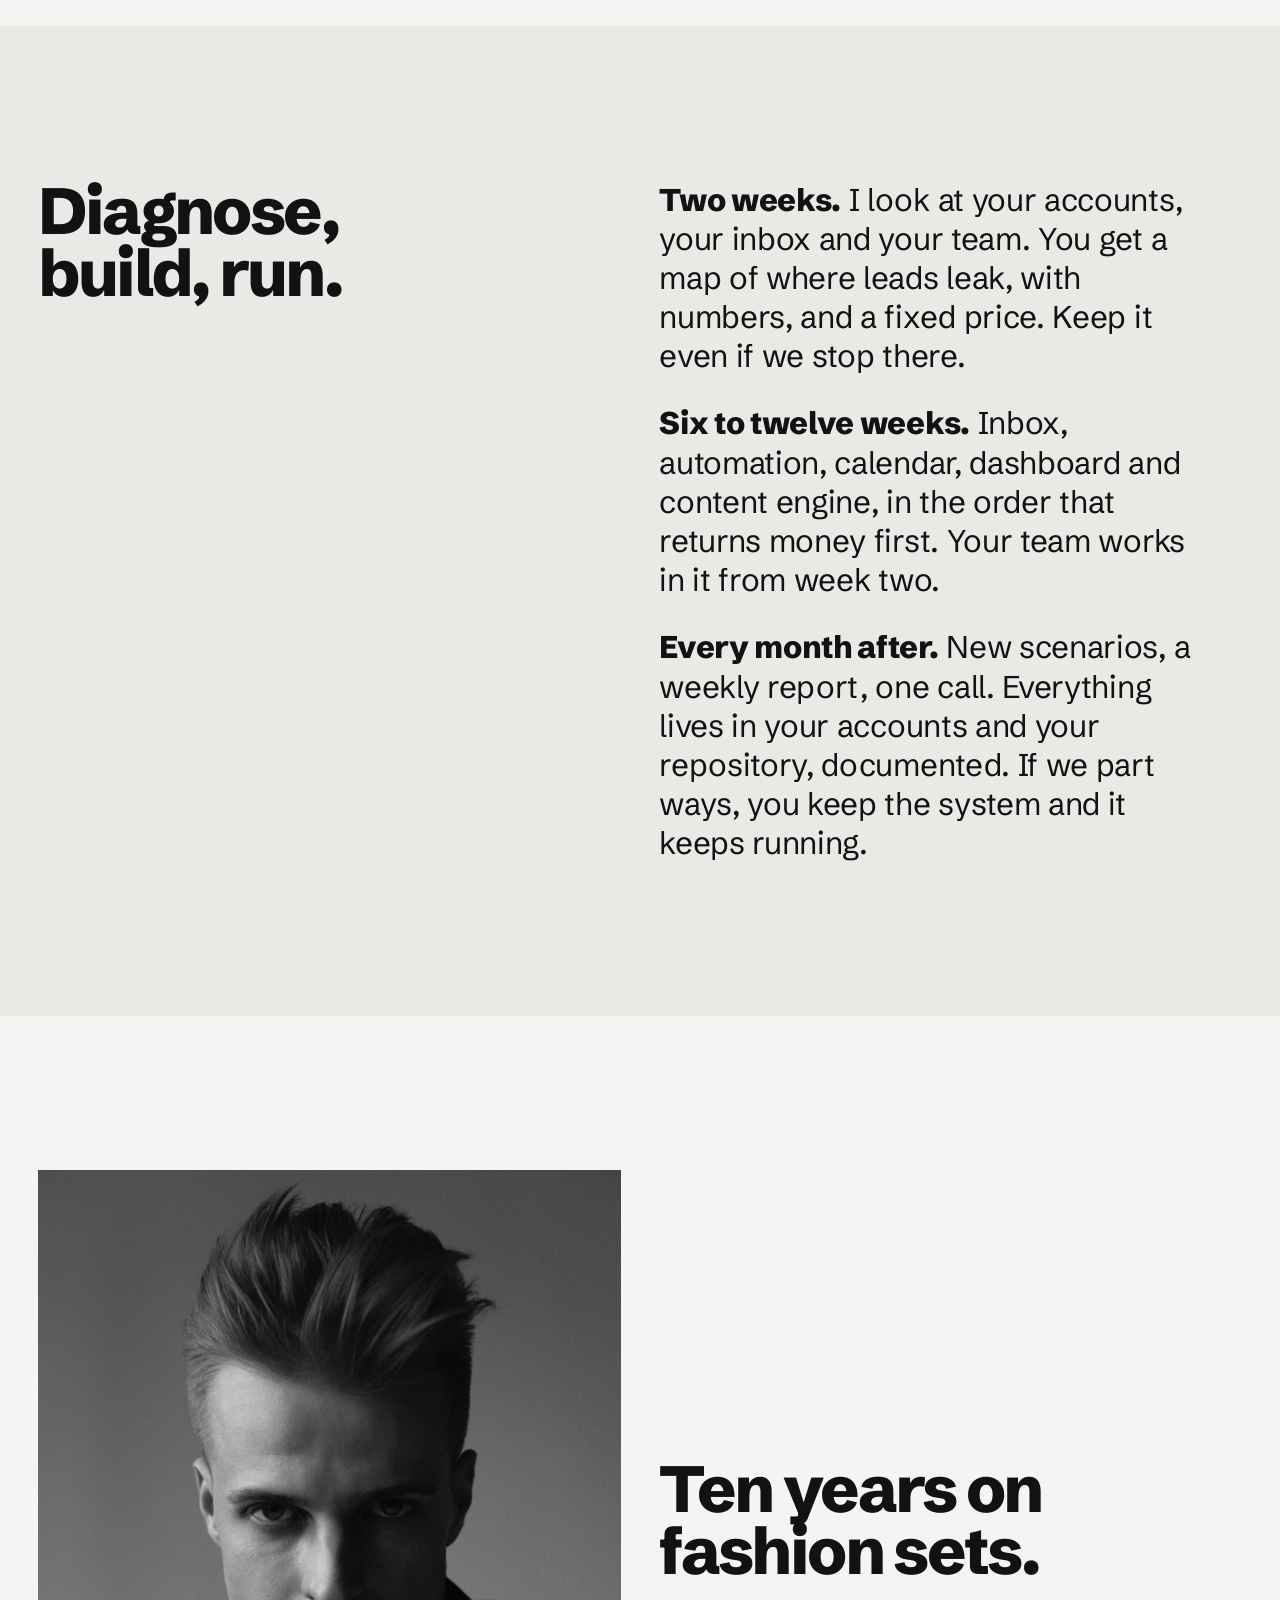
==== commit cd1824d4: "Add Russian version at /ru/ with language switcher and auto-detect Co-Authored-By: Claude Fable 5 <n" ====
--- a/index.html
+++ b/index.html
@@ -4,7 +4,11 @@
 <meta charset="utf-8">
 <meta name="viewport" content="width=device-width,initial-scale=1,viewport-fit=cover">
 <title>LAYSHA SYSTEMS — DM sales systems for Instagram brands</title>
+<script>(function(){try{var l=localStorage.getItem('lang');var n=(navigator.language||'').toLowerCase();if(l!=='en'&&(l==='ru'||(!l&&n.indexOf('ru')===0)))location.replace('/ru/'+(location.hash||''))}catch(e){}})();</script>
 <link rel="canonical" href="https://laysha.systems/">
+<link rel="alternate" hreflang="en" href="https://laysha.systems/">
+<link rel="alternate" hreflang="ru" href="https://laysha.systems/ru/">
+<link rel="alternate" hreflang="x-default" href="https://laysha.systems/">
 <meta name="description" content="Sales systems for brands that sell through Instagram DMs: one inbox for every channel, replies that never miss, content on-brand at volume, and a dashboard that shows where the money leaks. Los Angeles.">
 <meta property="og:url" content="https://laysha.systems/"><meta property="og:type" content="website"><meta name="twitter:card" content="summary_large_image">
 <meta property="og:title" content="LAYSHA SYSTEMS">
@@ -74,6 +78,9 @@
 .top nav a{text-decoration:none}
 .top nav a:hover{text-decoration:underline}
 .top .act{text-decoration:underline}
+.top .lsw{display:inline-flex;gap:12px;margin-left:clamp(4px,1vw,12px)}
+.top .lsw a{text-decoration:none;color:inherit;opacity:.55}
+.top .lsw a[aria-current]{opacity:1;text-decoration:underline}
 .hero h1{font-size:var(--s-display);letter-spacing:-.05em;line-height:.88;max-width:none;align-self:center;margin-top:8vh;margin-left:-.04em}
 .hero h1 .l{display:block}
 .hero .foot{display:flex;justify-content:space-between;align-items:flex-end;gap:32px;flex-wrap:wrap}
@@ -318,7 +325,7 @@
   <div class="top">
     <a href="#top" style="text-decoration:none">LAYSHA SYSTEMS</a>
     <nav aria-label="Main">
-      <a href="#case" class="hide">Results</a><a href="#build" class="hide">What I build</a><a href="#engine" class="hide">Content engine</a><a href="/blog/" class="hide">Blog</a><a href="#pricing" class="hide">Pricing</a><a href="#contact" class="act">Book a walkthrough</a>
+      <a href="#case" class="hide">Results</a><a href="#build" class="hide">What I build</a><a href="#engine" class="hide">Content engine</a><a href="/blog/" class="hide">Blog</a><a href="#pricing" class="hide">Pricing</a><a href="#contact" class="act">Book a walkthrough</a><span class="lsw" aria-label="Language"><a href="/" aria-current="true" onclick="try{localStorage.setItem('lang','en')}catch(e){}">EN</a><a href="/ru/" lang="ru" hreflang="ru" onclick="try{localStorage.setItem('lang','ru')}catch(e){}">RU</a></span>
     </nav>
   </div>
   <h1><span class="mask l"><span>Your traffic dies</span></span> <span class="mask l"><span>in the DMs.</span></span></h1>
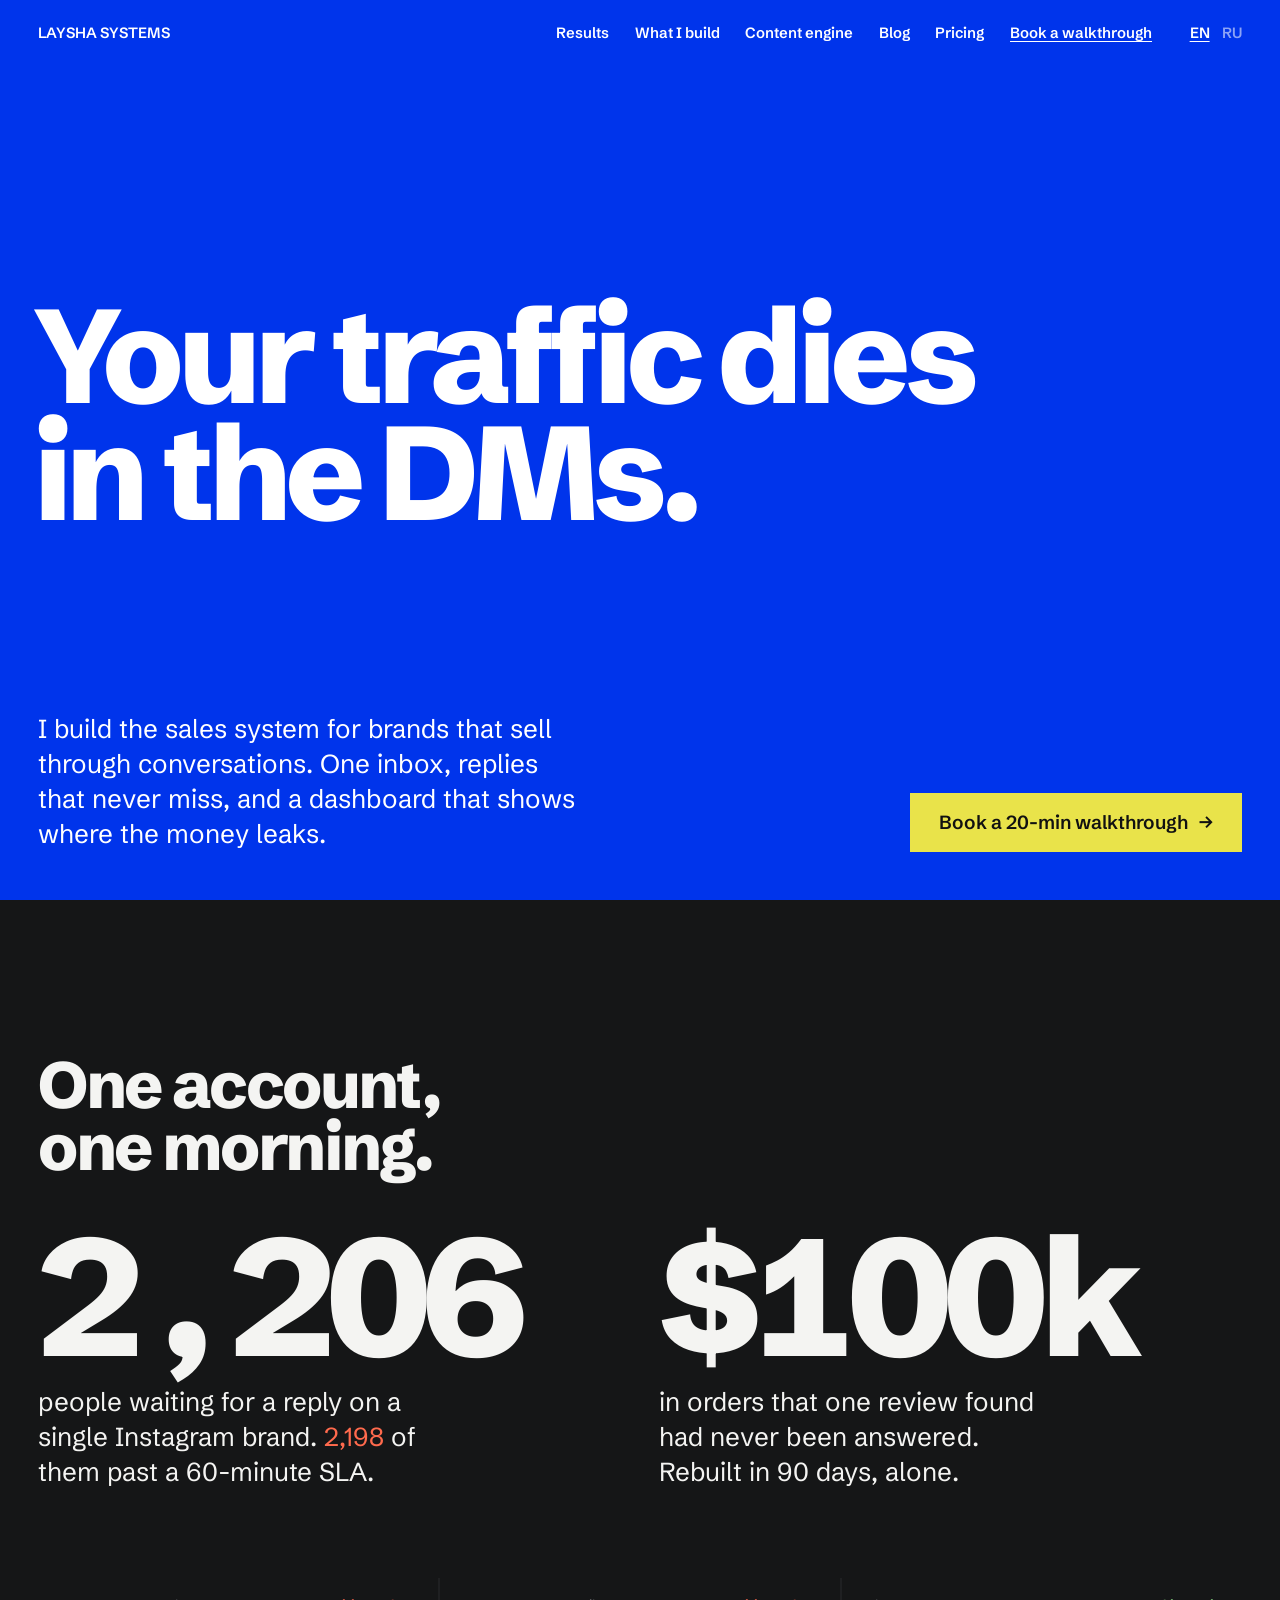
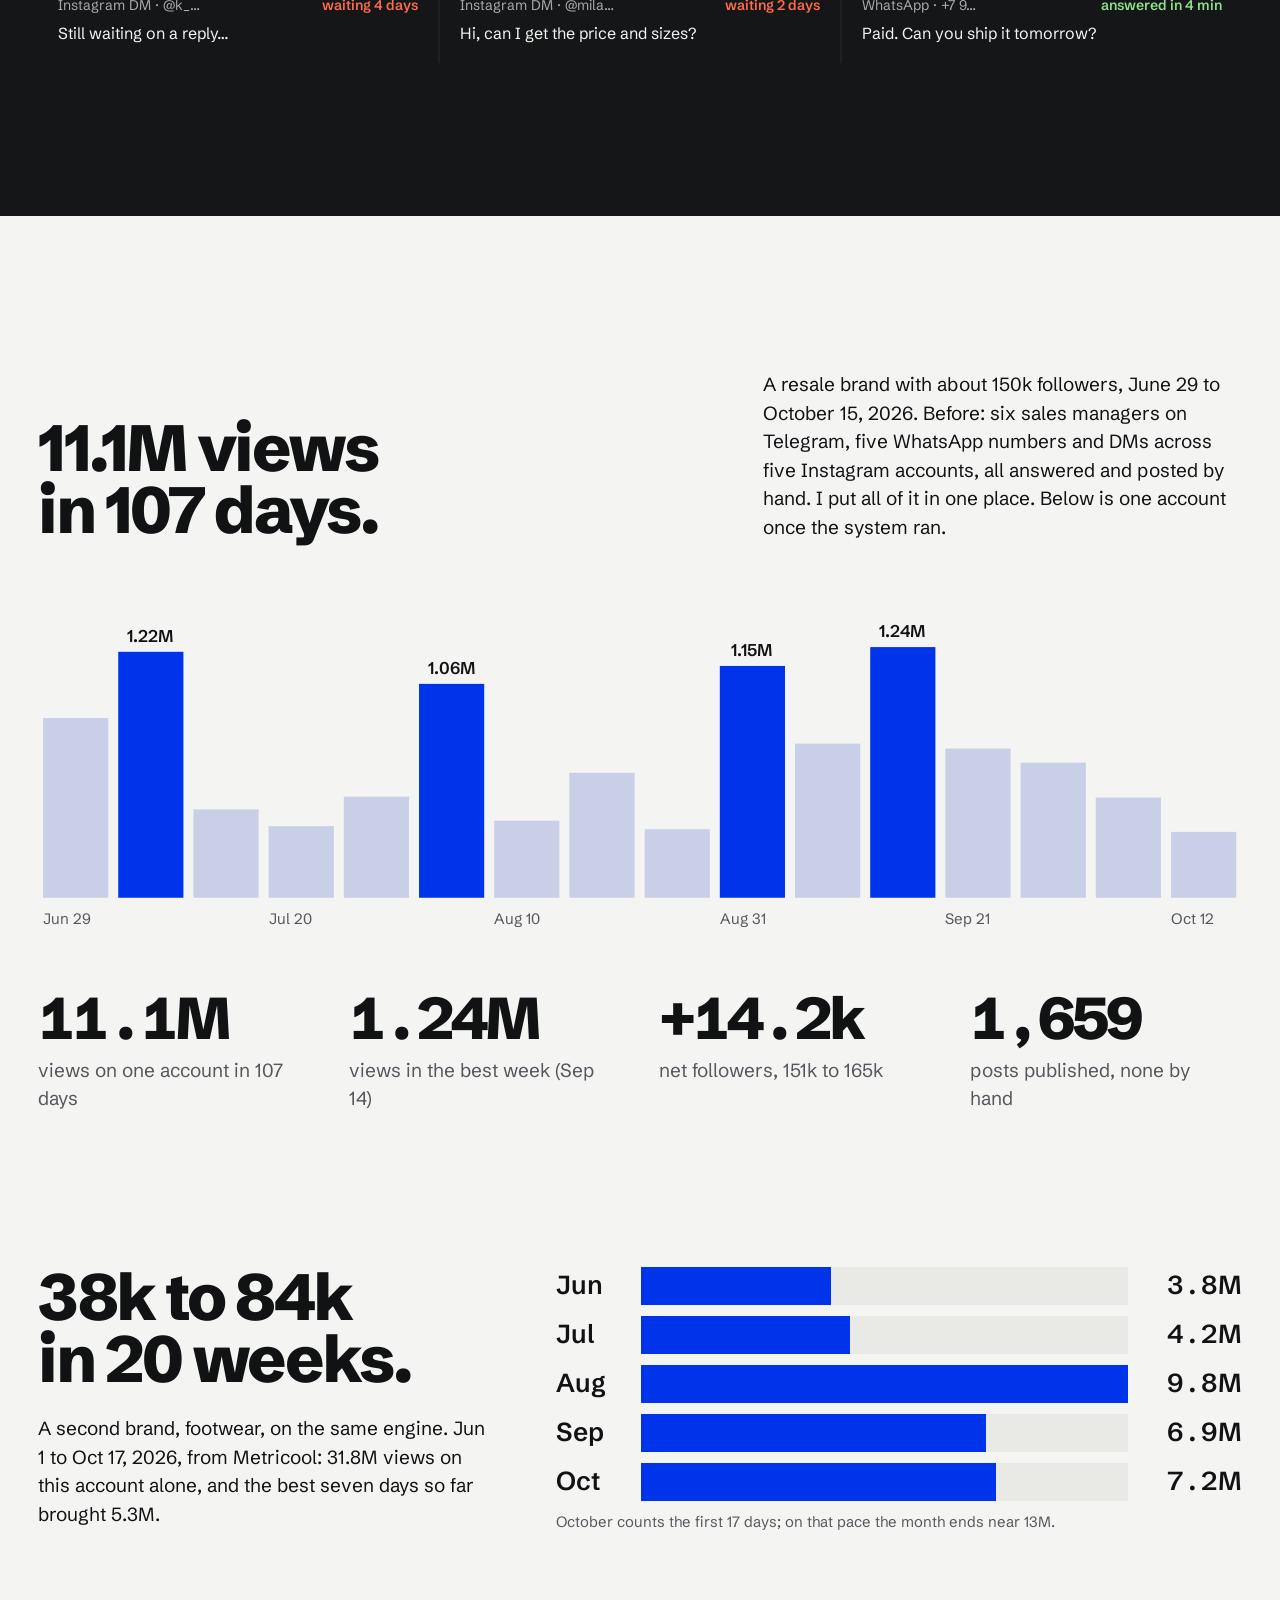
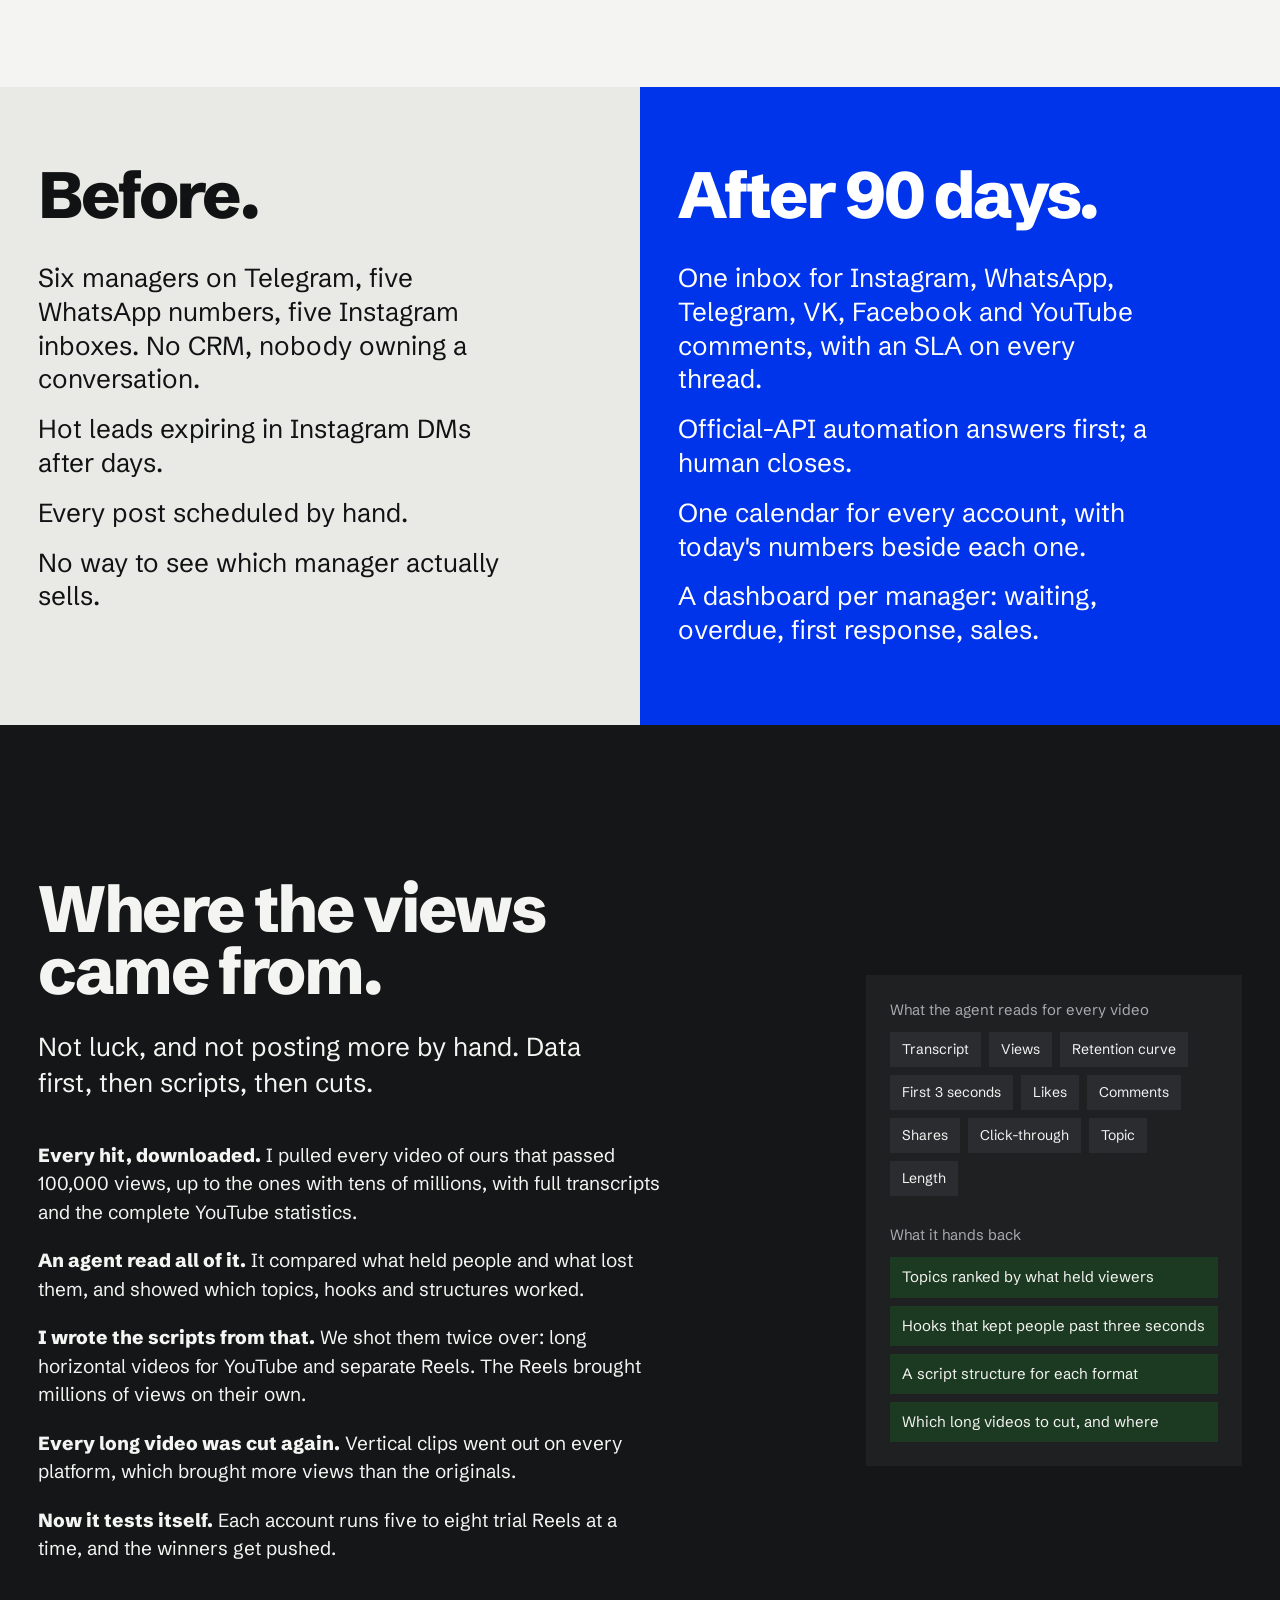
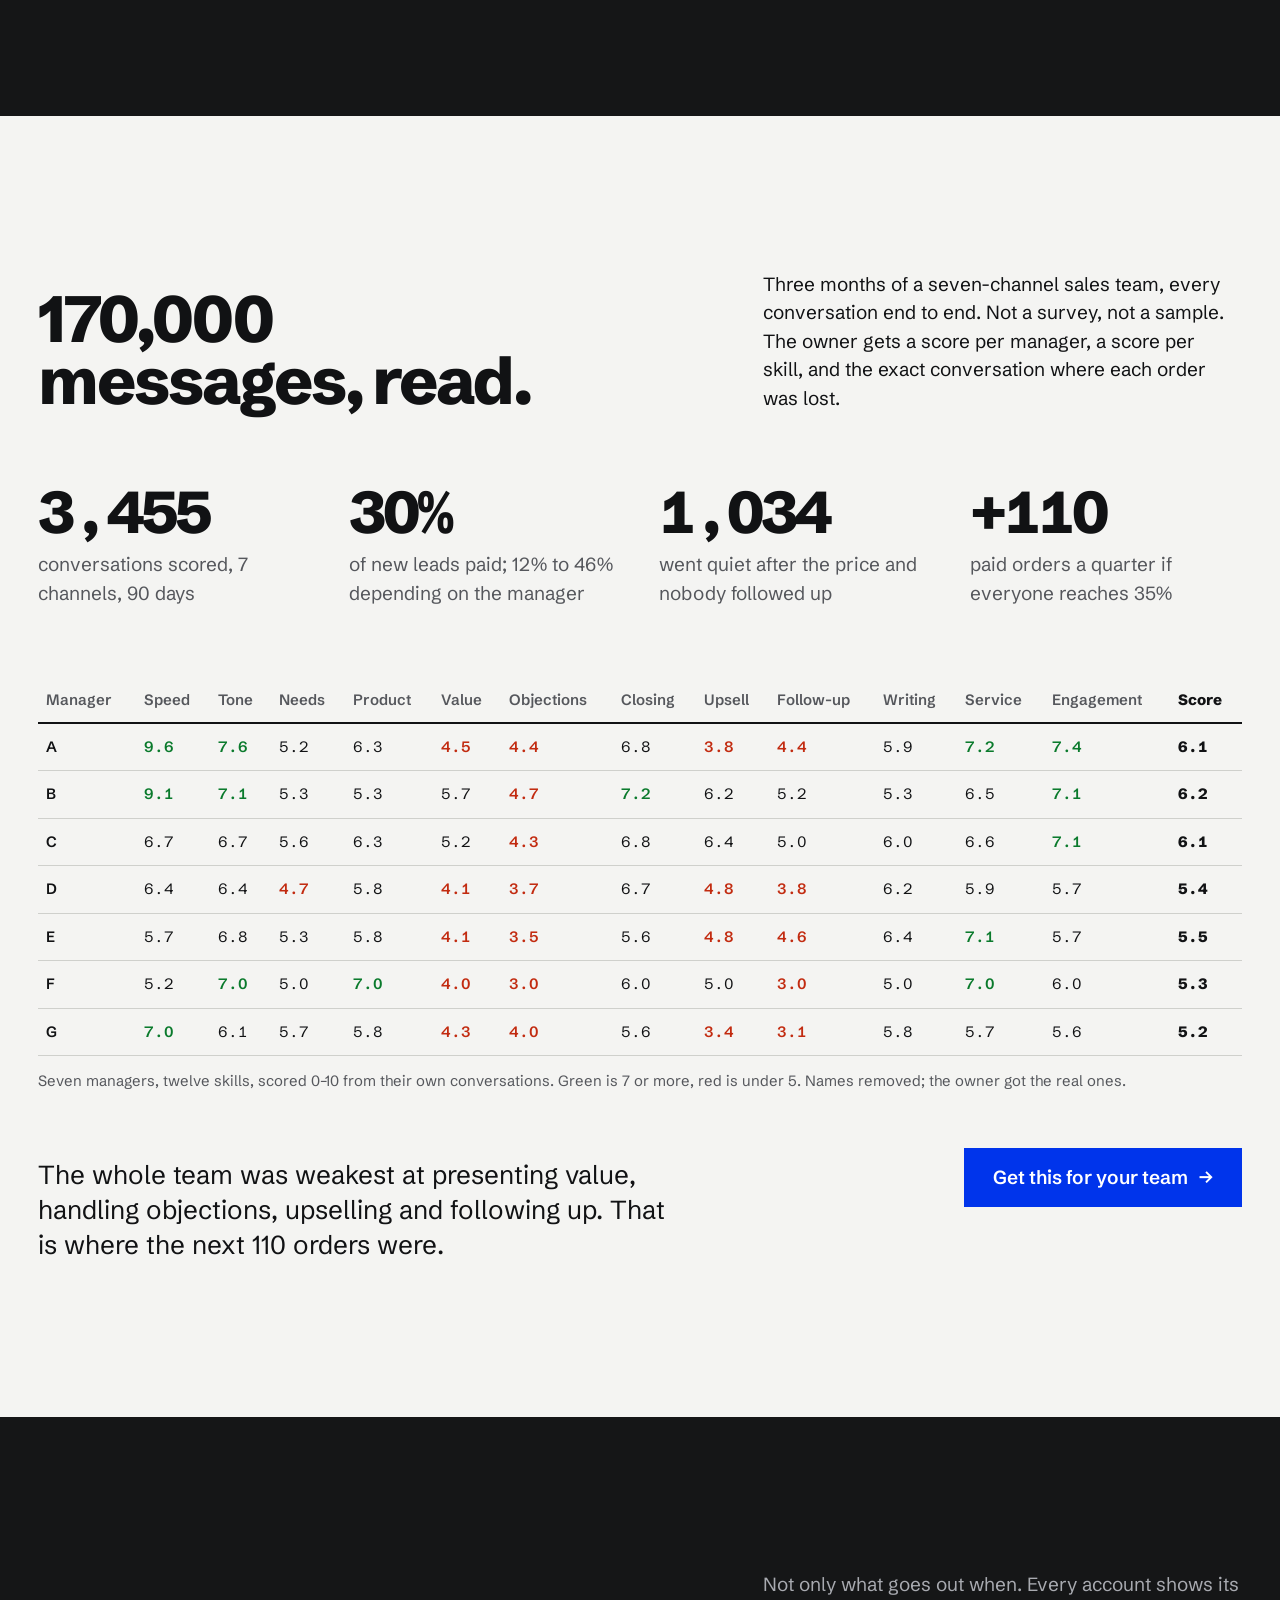
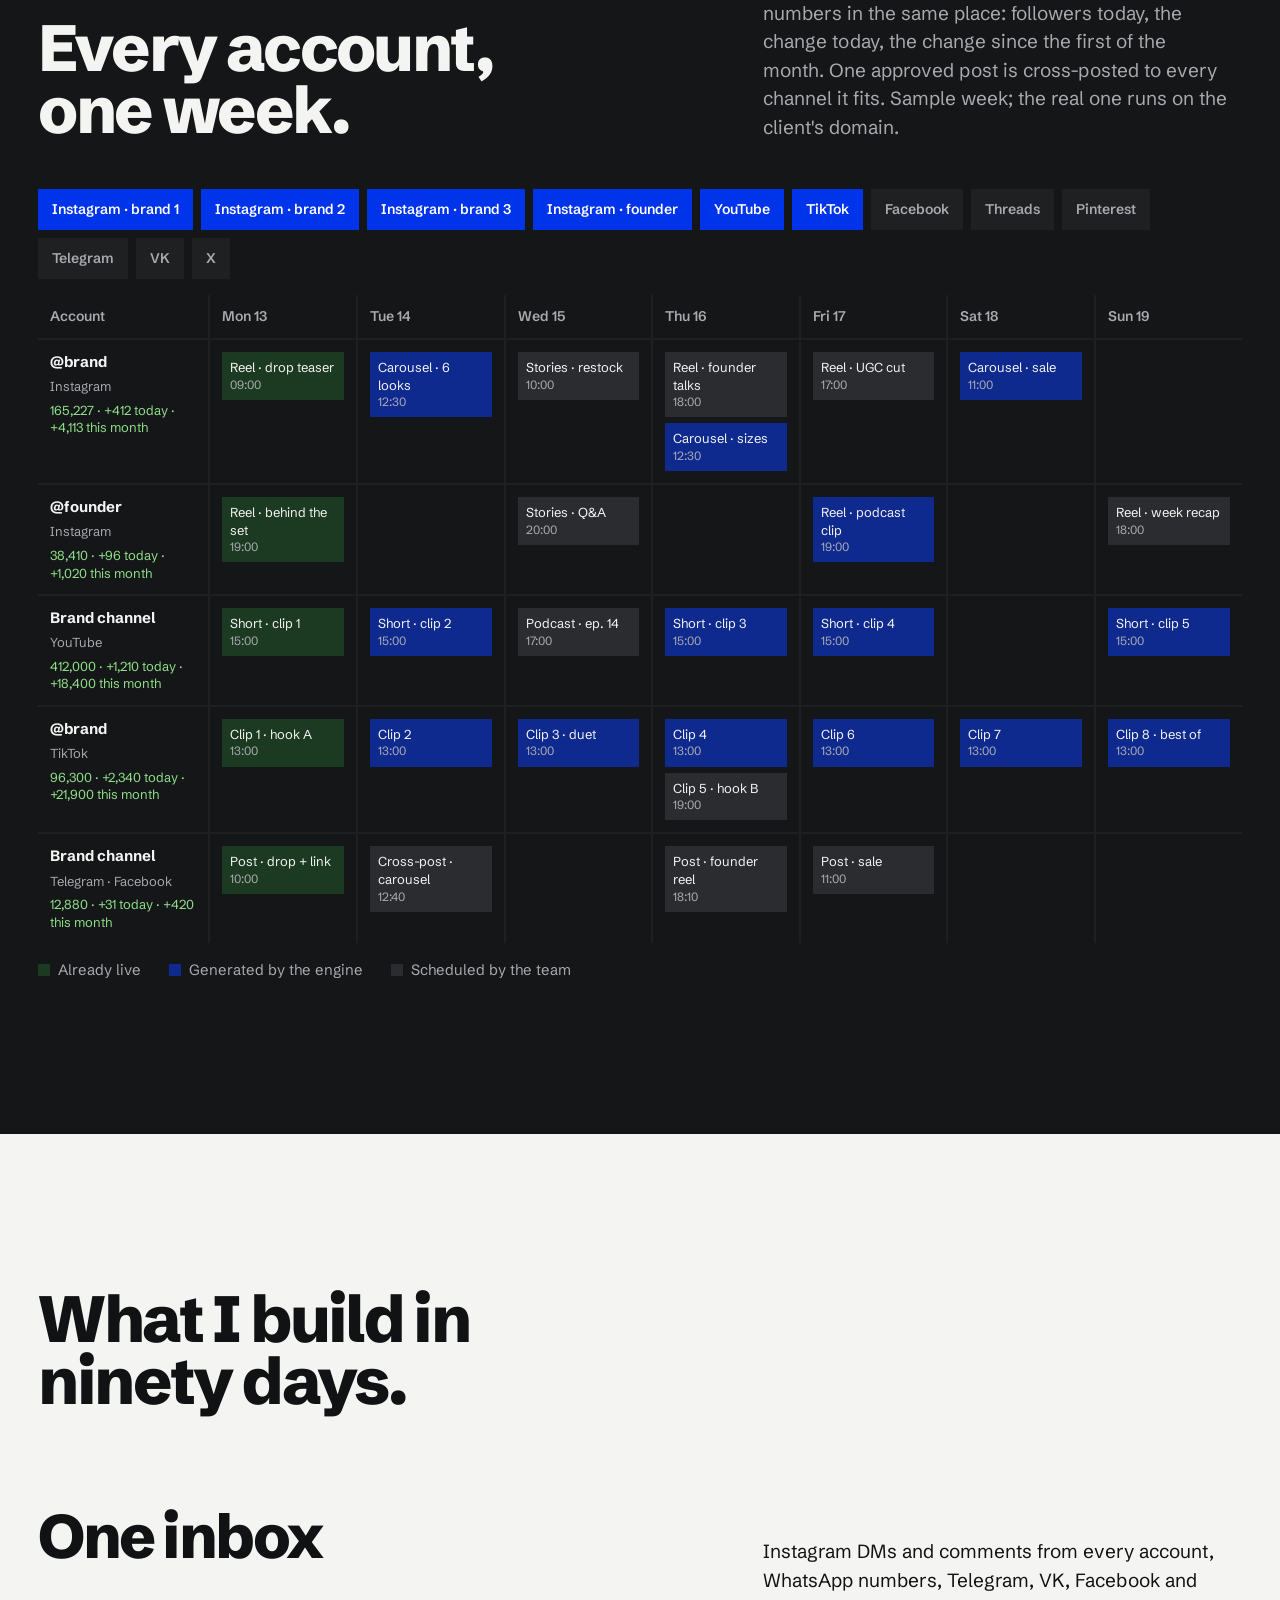
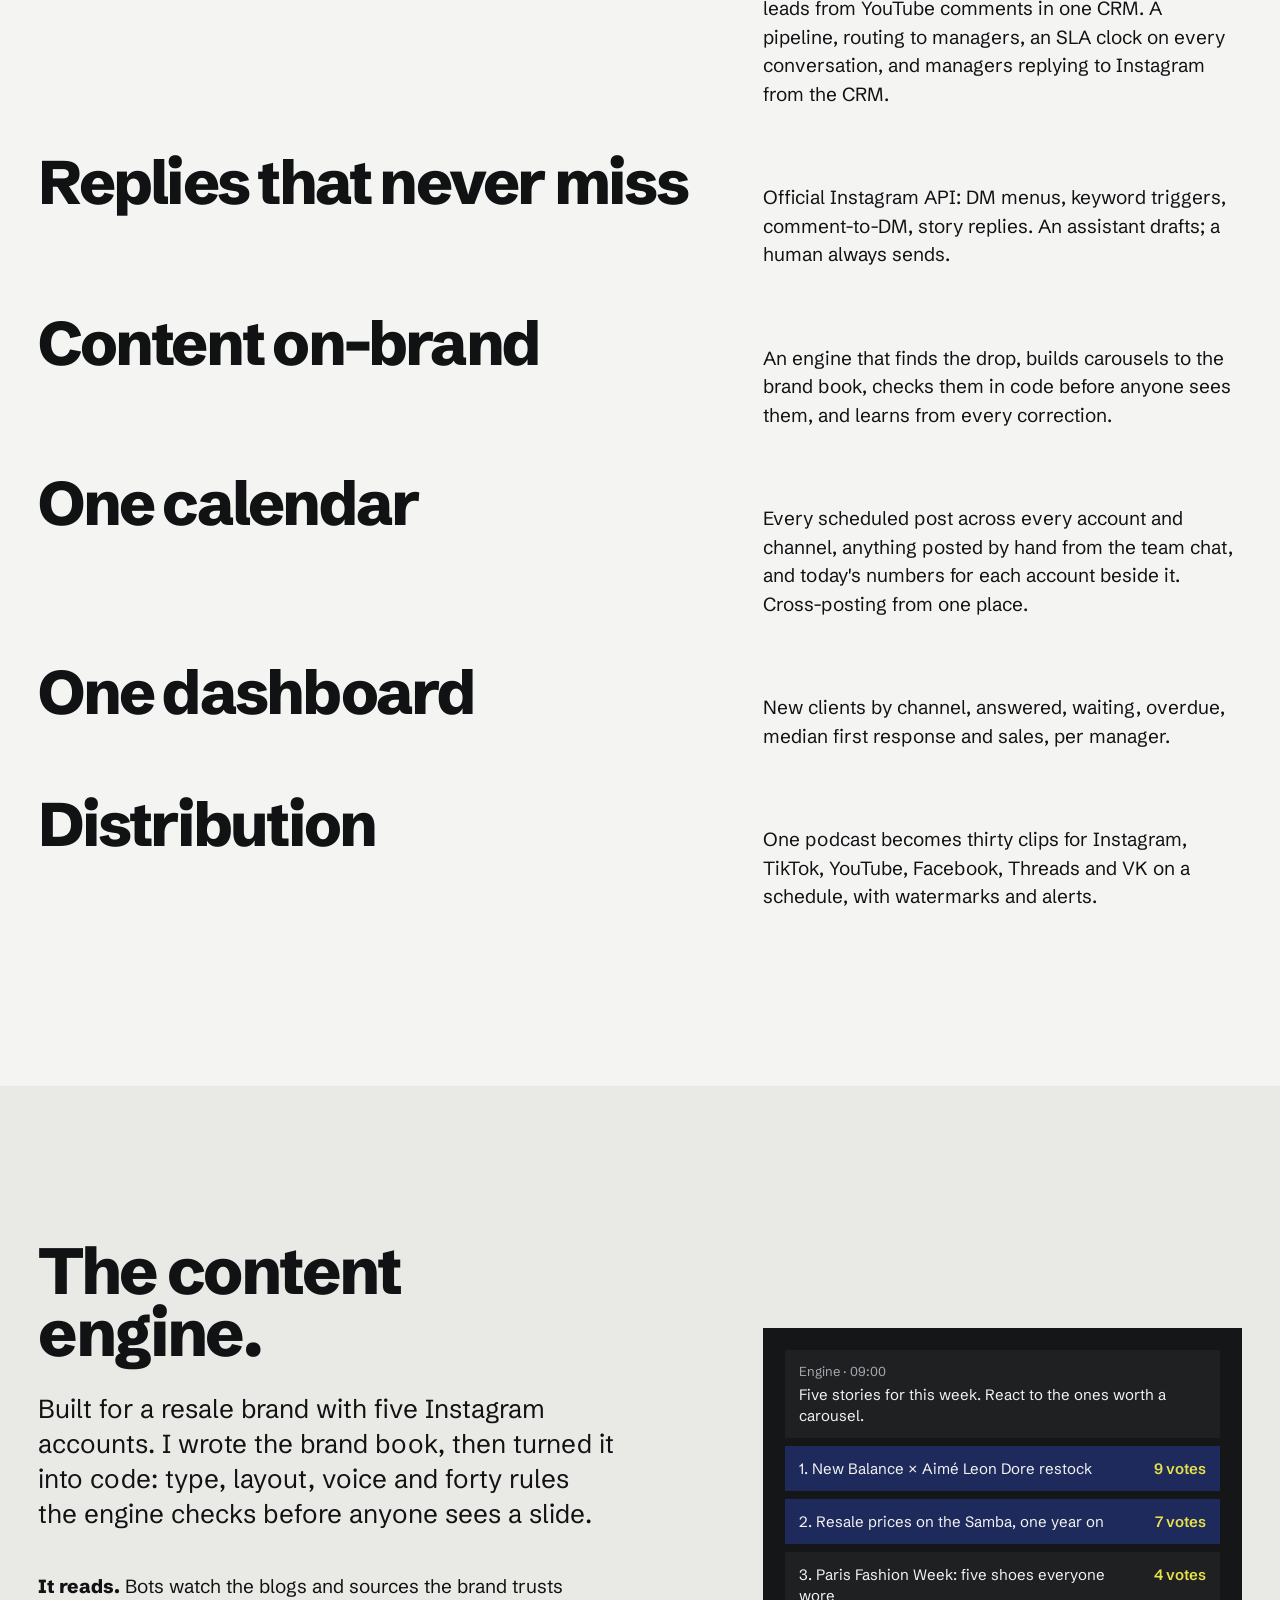
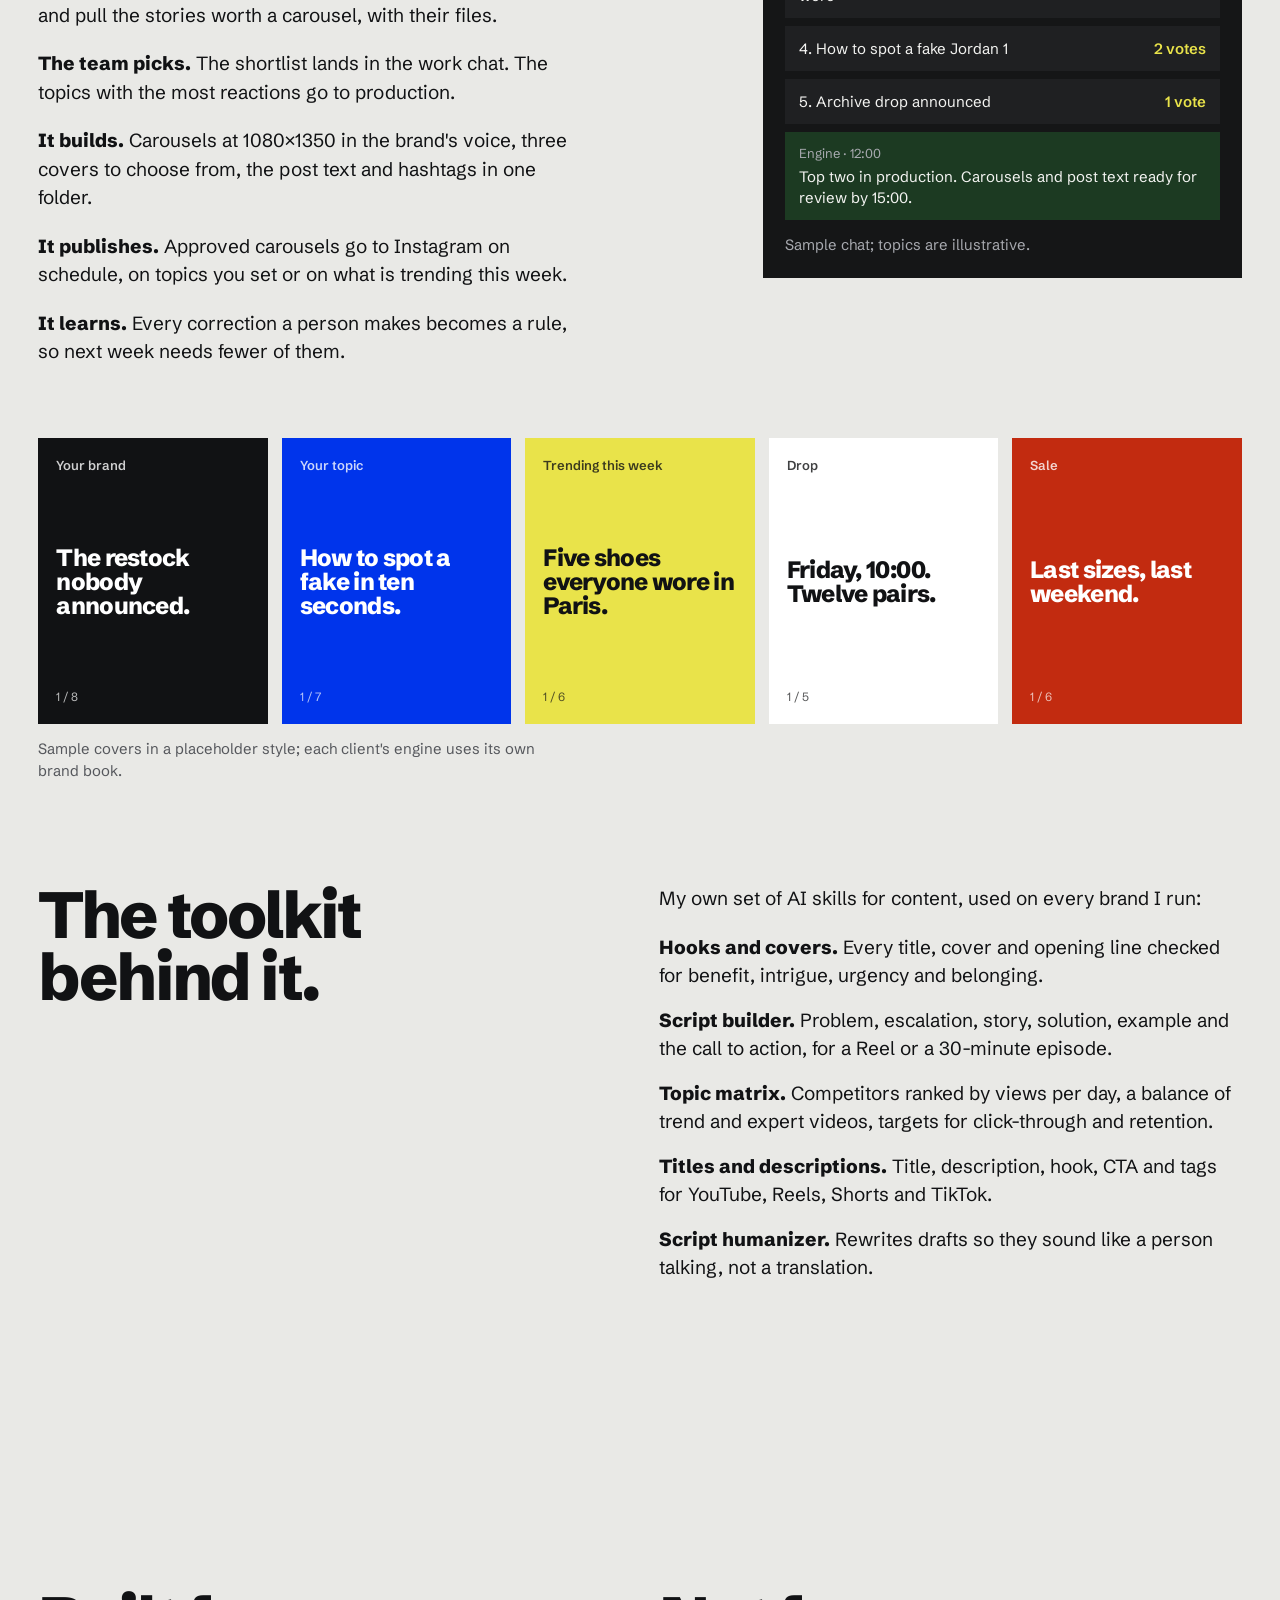
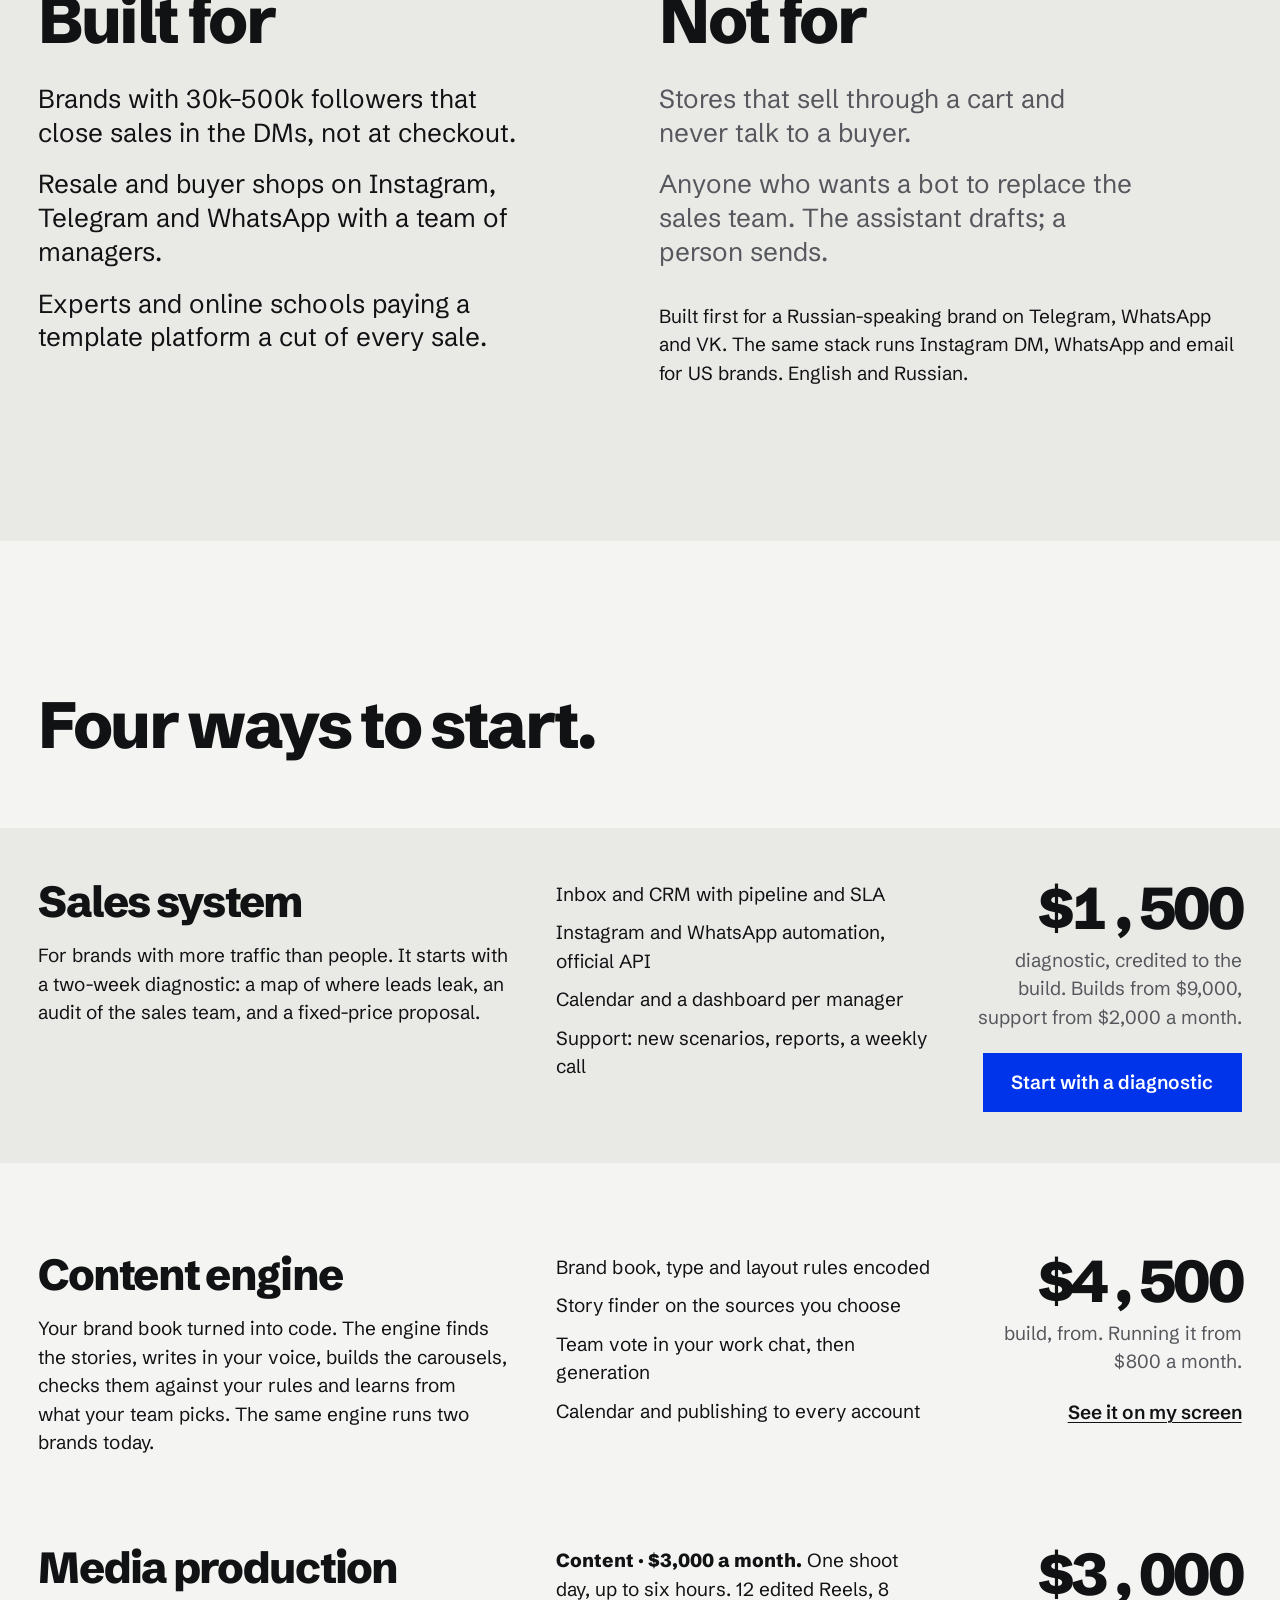
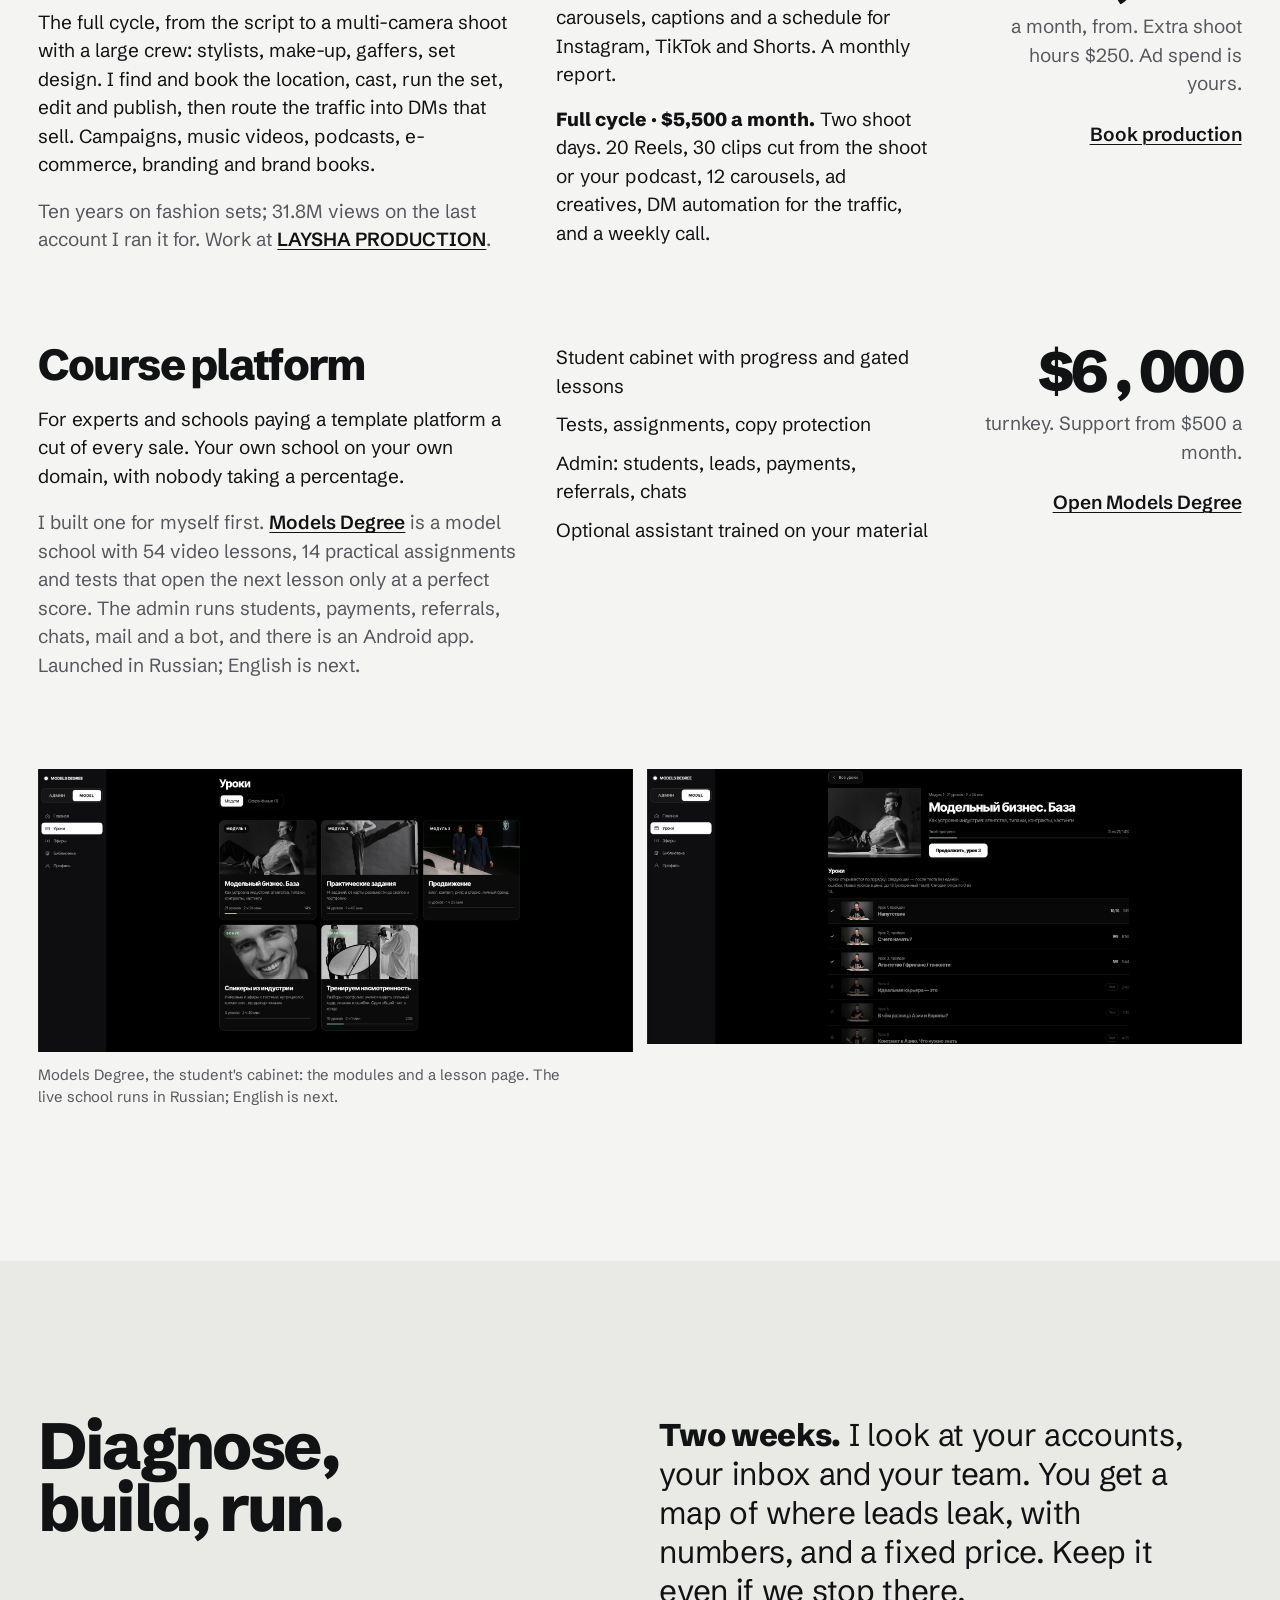
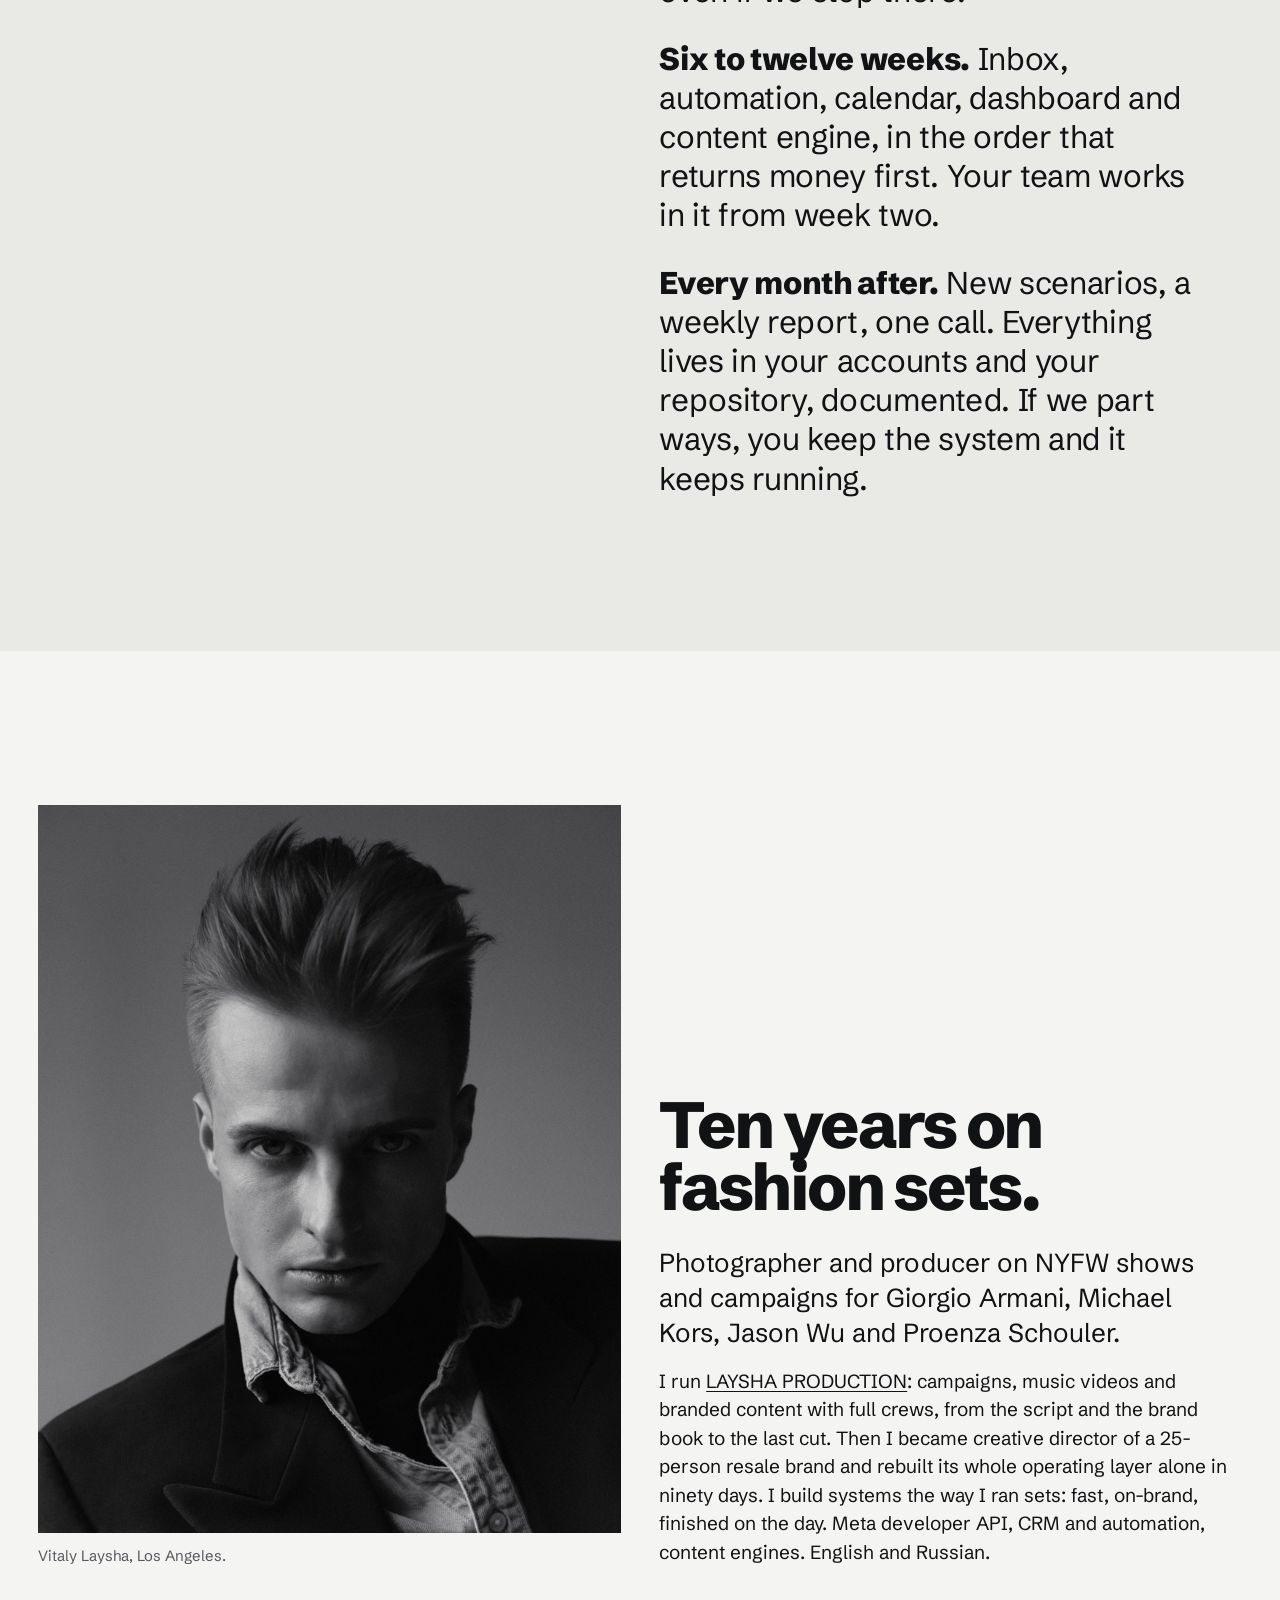
==== commit 3f0ace20: "Replace Models Degree screenshot with two full-size cabinet shots on EN and RU Co-Authored-By: Claud" ====
--- a/index.html
+++ b/index.html
@@ -226,6 +226,9 @@
 @media (max-width:860px){.vw .t,.vw .data,.kit h3,.kit .kb{grid-column:1/-1}.covers{grid-template-columns:repeat(5,72%);overflow-x:auto;scroll-snap-type:x mandatory;-webkit-overflow-scrolling:touch}.cv{scroll-snap-align:start}}
 
 .shot{margin:0}.shot img{width:100%;height:auto;display:block}.shot figcaption{margin-top:12px}
+.shots{display:grid;grid-template-columns:1fr 1fr;gap:14px}
+.shots .cap{grid-column:1/-1;margin-top:-2px}
+@media (max-width:860px){.shots{grid-template-columns:1fr}}
 
 /* fit */
 .fit{display:grid;grid-template-columns:repeat(12,minmax(0,1fr));gap:48px var(--m)}
@@ -592,7 +595,11 @@
         <ul><li>Student cabinet with progress and gated lessons</li><li>Tests, assignments, copy protection</li><li>Admin: students, leads, payments, referrals, chats</li><li>Optional assistant trained on your material</li></ul>
         <div class="price"><b class="num">$6,000</b><span>turnkey. Support from $500 a month.</span><a class="tlink" href="https://models.degree" target="_blank" rel="noopener">Open Models Degree</a></div>
       </div>
-      <figure class="shot rv"><img src="img/models-degree-lessons.jpg" alt="Models Degree student cabinet: five course modules with lesson counts, durations and progress bars" width="1200" height="668" loading="lazy"><figcaption class="small muted">Models Degree, the student's lessons screen. Shown here in English translation; the live school runs in Russian.</figcaption></figure>
+      <div class="shots rv">
+        <figure class="shot"><img src="img/md-modules.jpg" alt="Models Degree student cabinet: five course modules with photos, lesson counts, durations and progress bars" width="2056" height="980" loading="lazy"></figure>
+        <figure class="shot"><img src="img/md-module.jpg" alt="A module page in Models Degree: progress, a continue button and the lesson list with gated tests" width="2056" height="952" loading="lazy"></figure>
+        <p class="cap small muted">Models Degree, the student's cabinet: the modules and a lesson page. The live school runs in Russian; English is next.</p>
+      </div>
     </div>
   </div>
 </section>
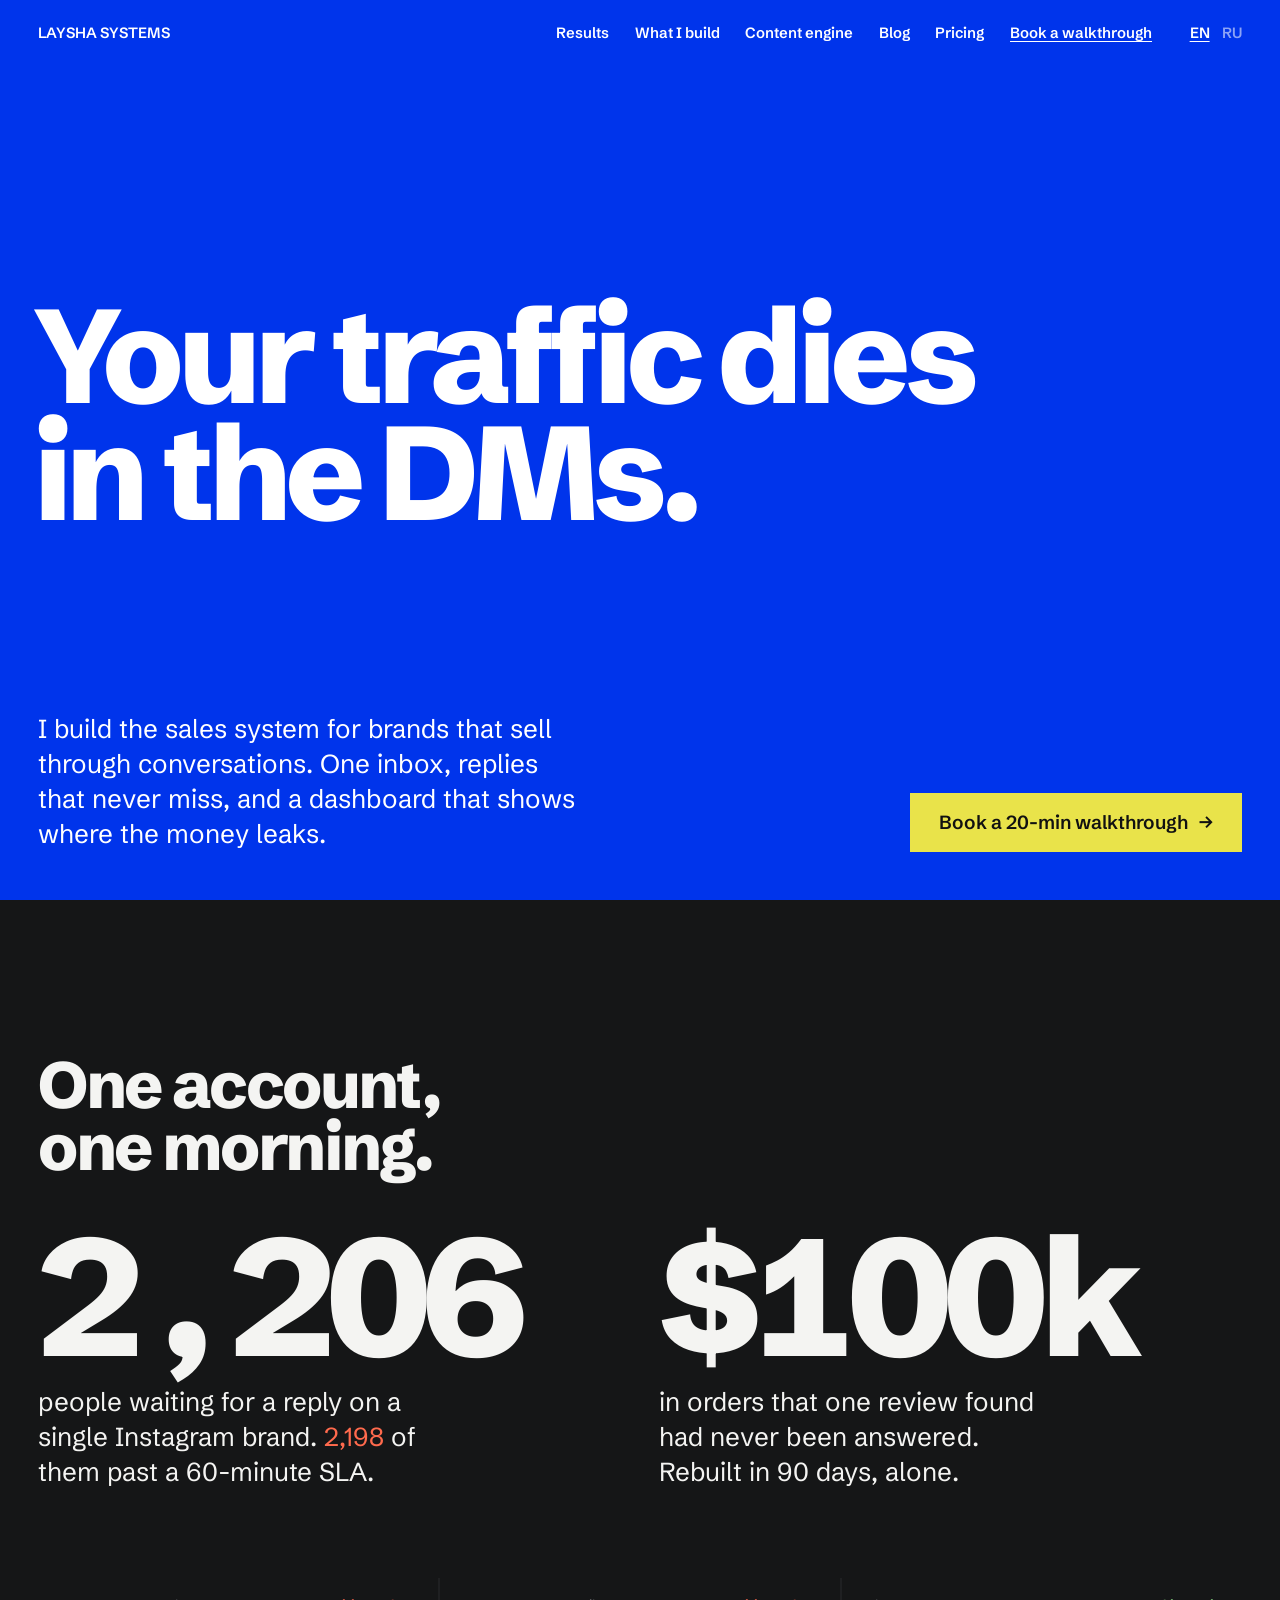
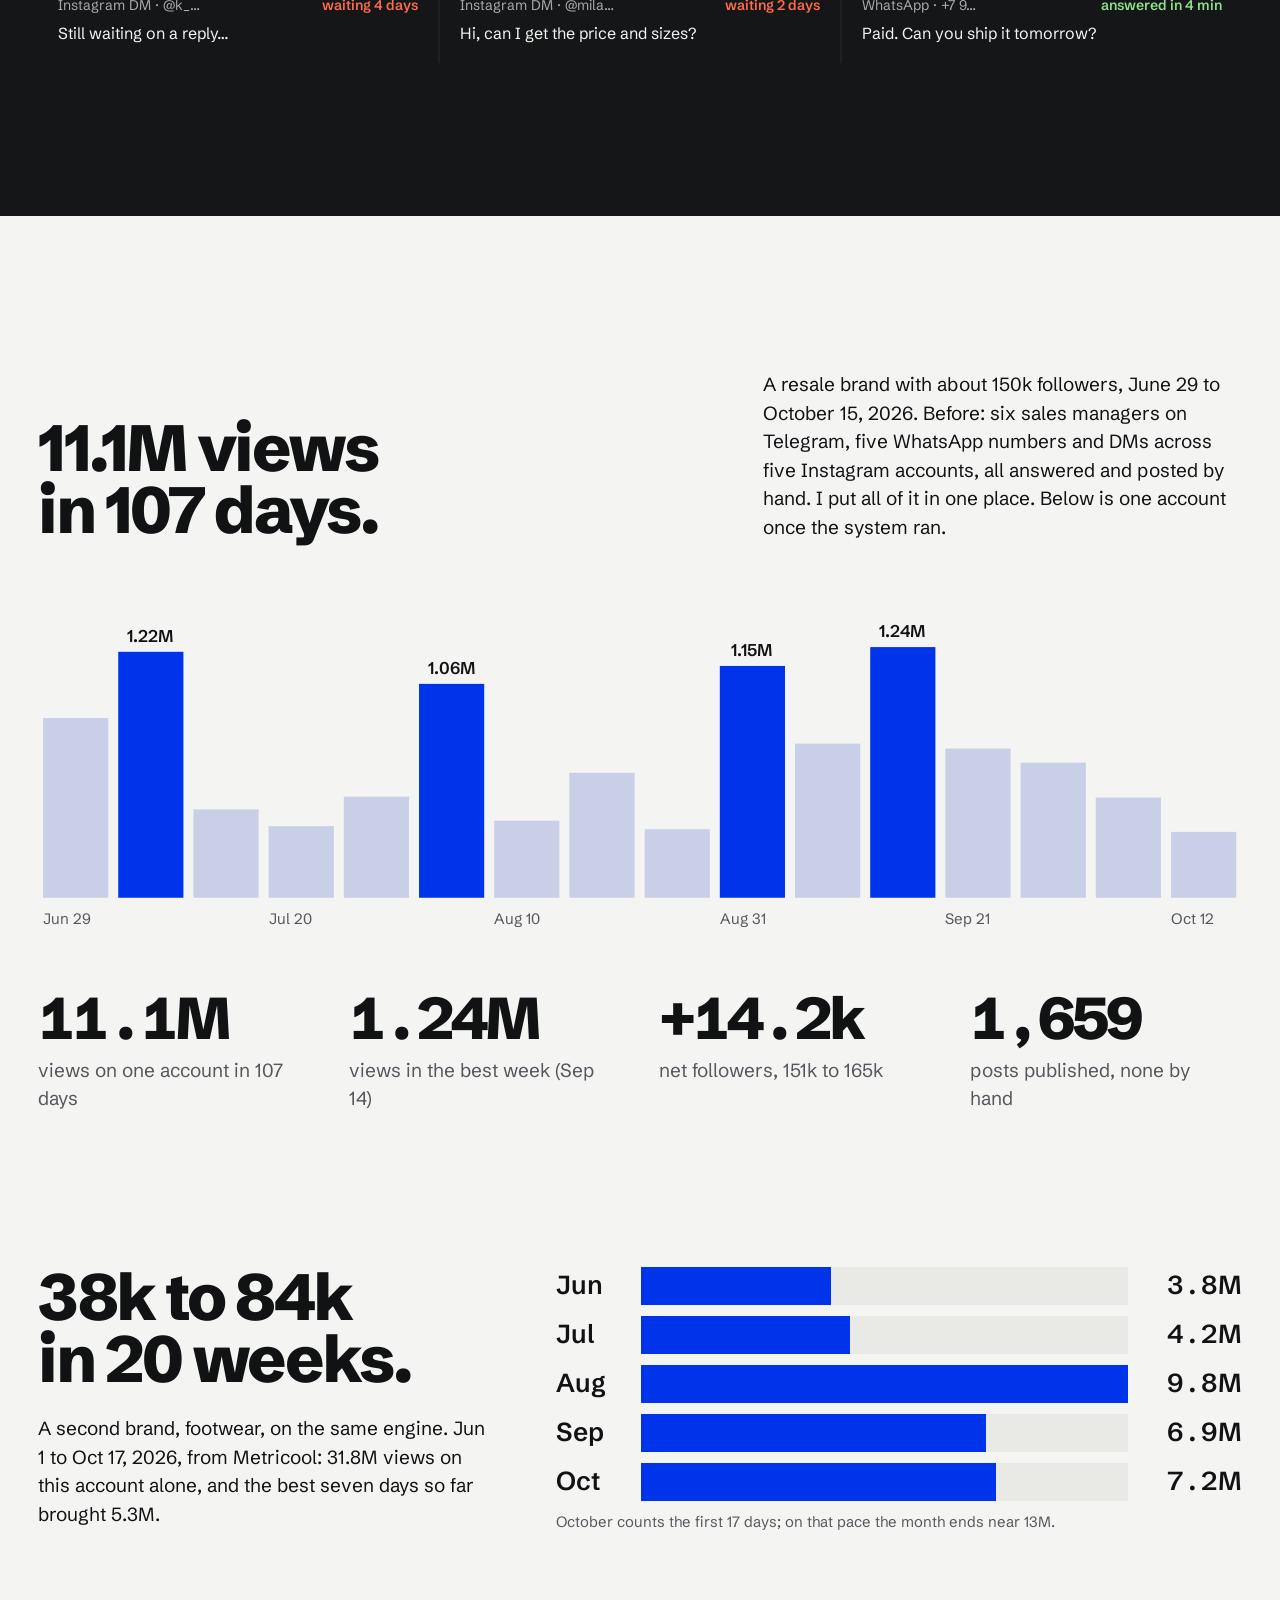
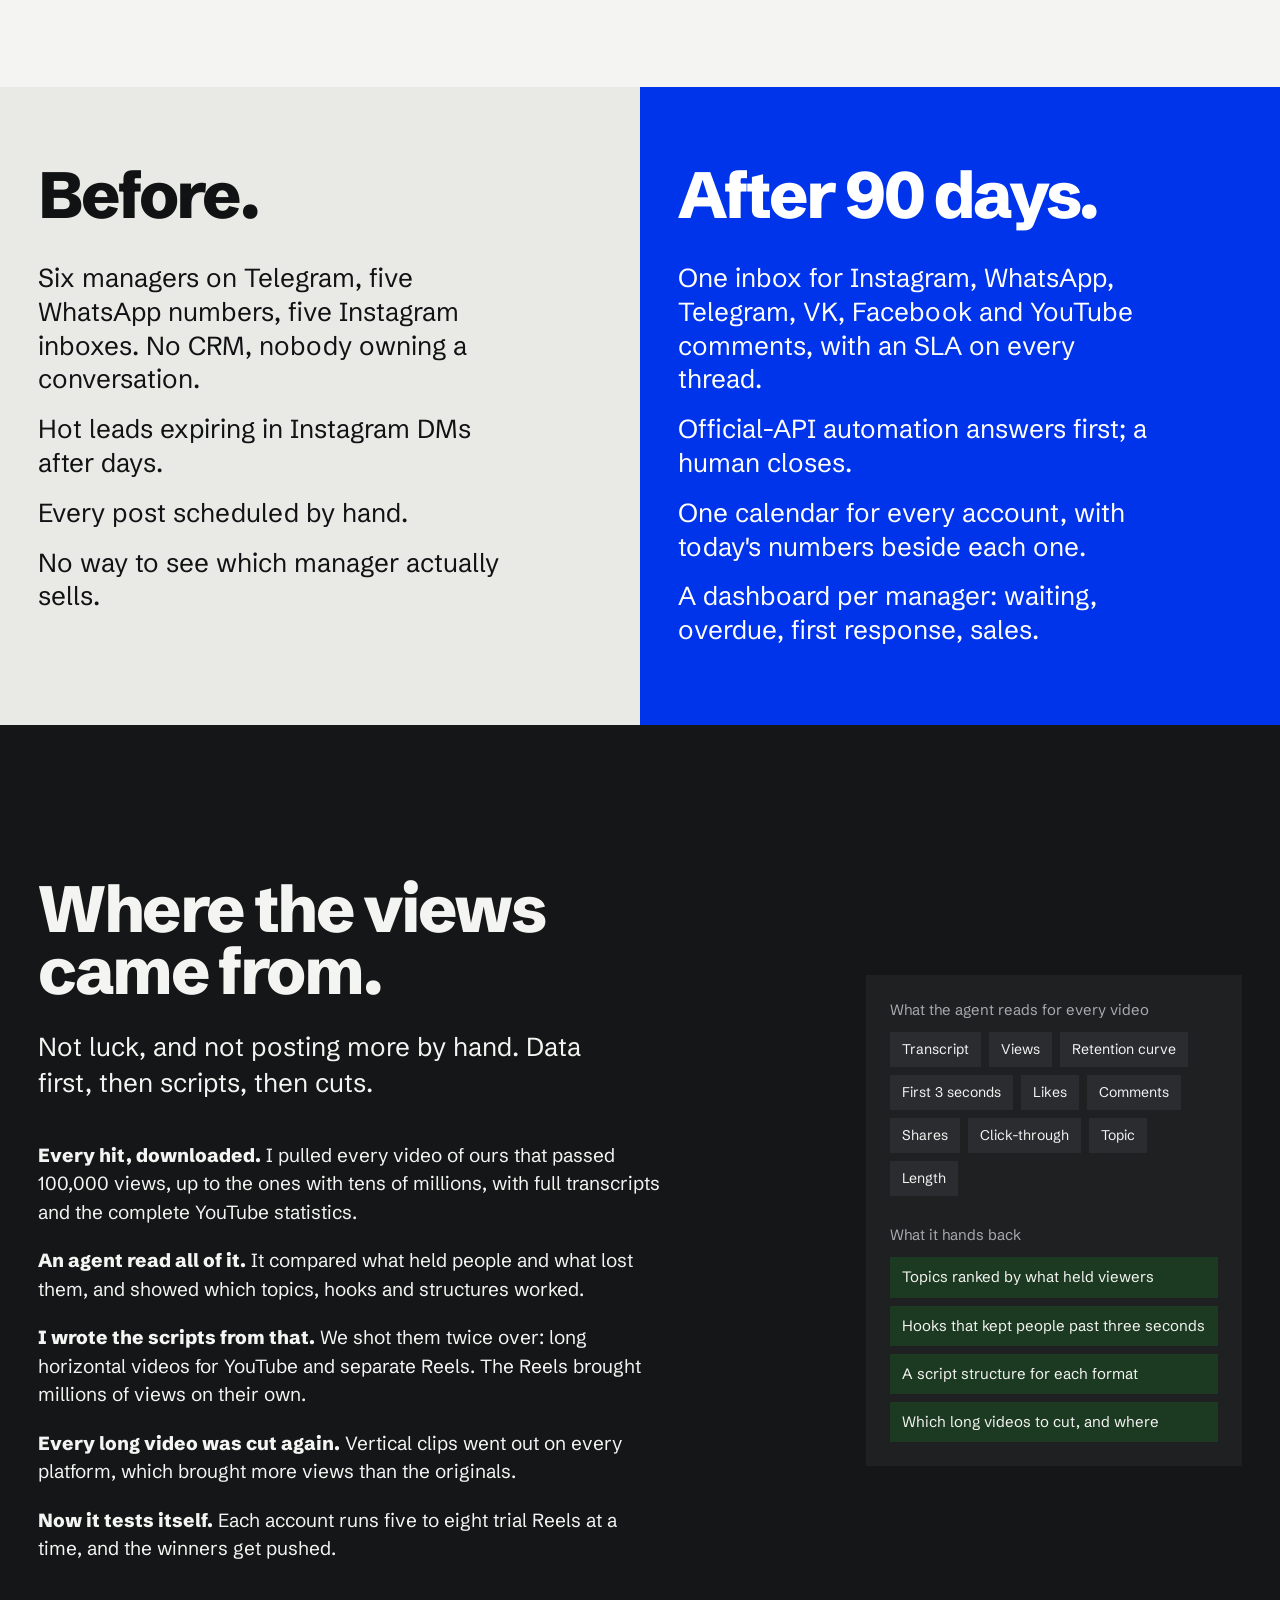
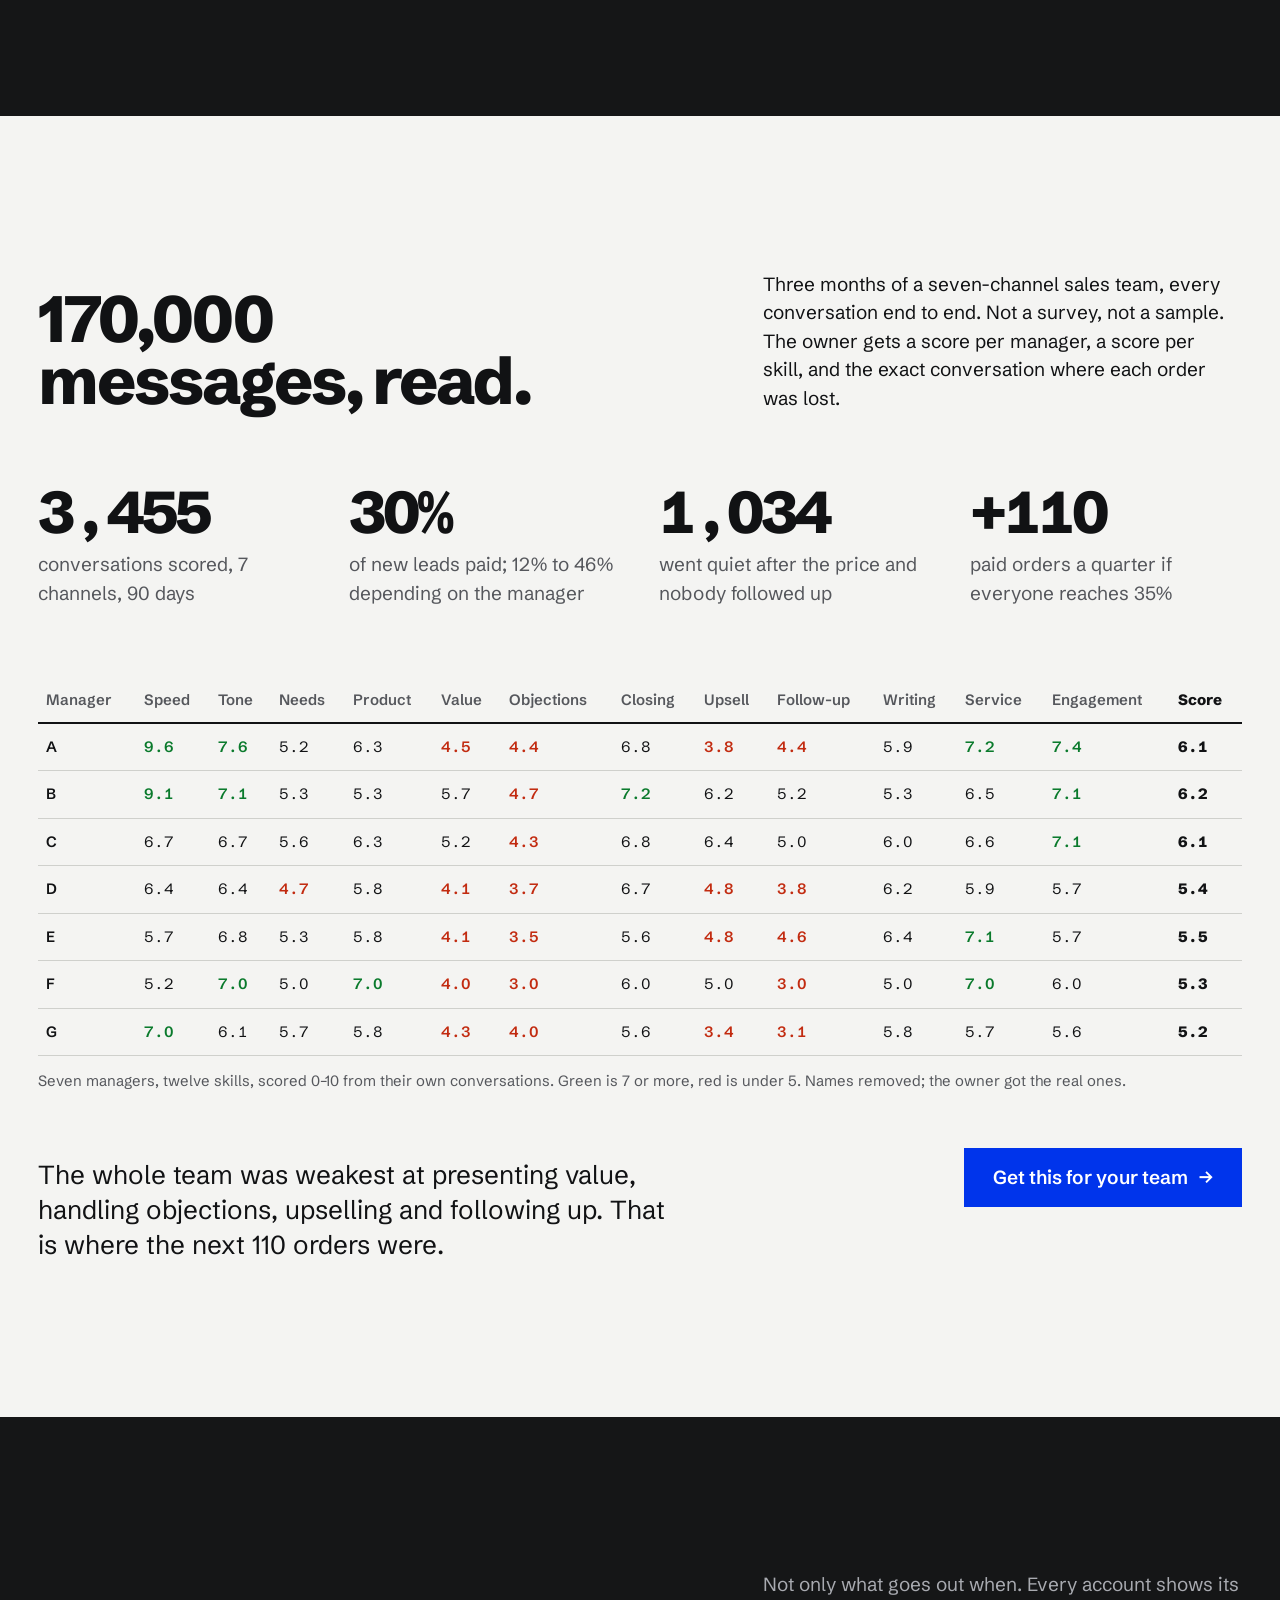
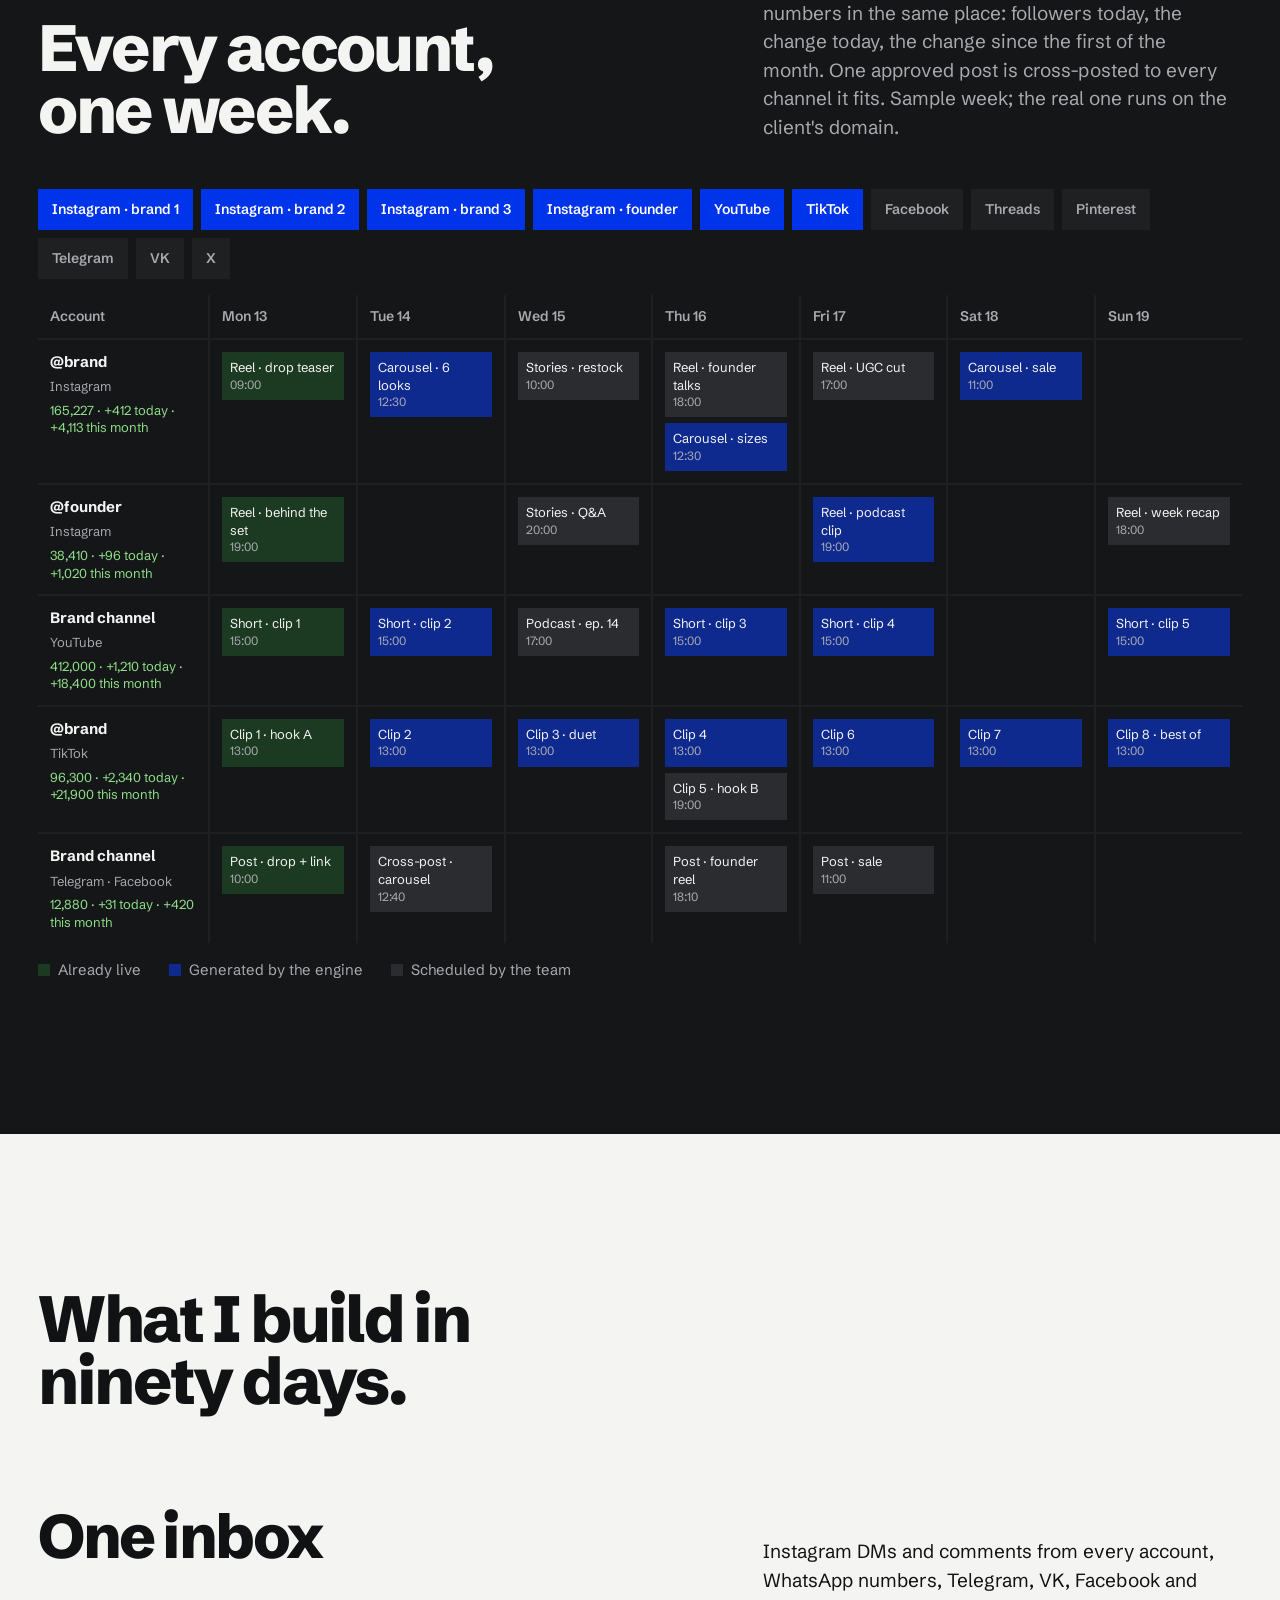
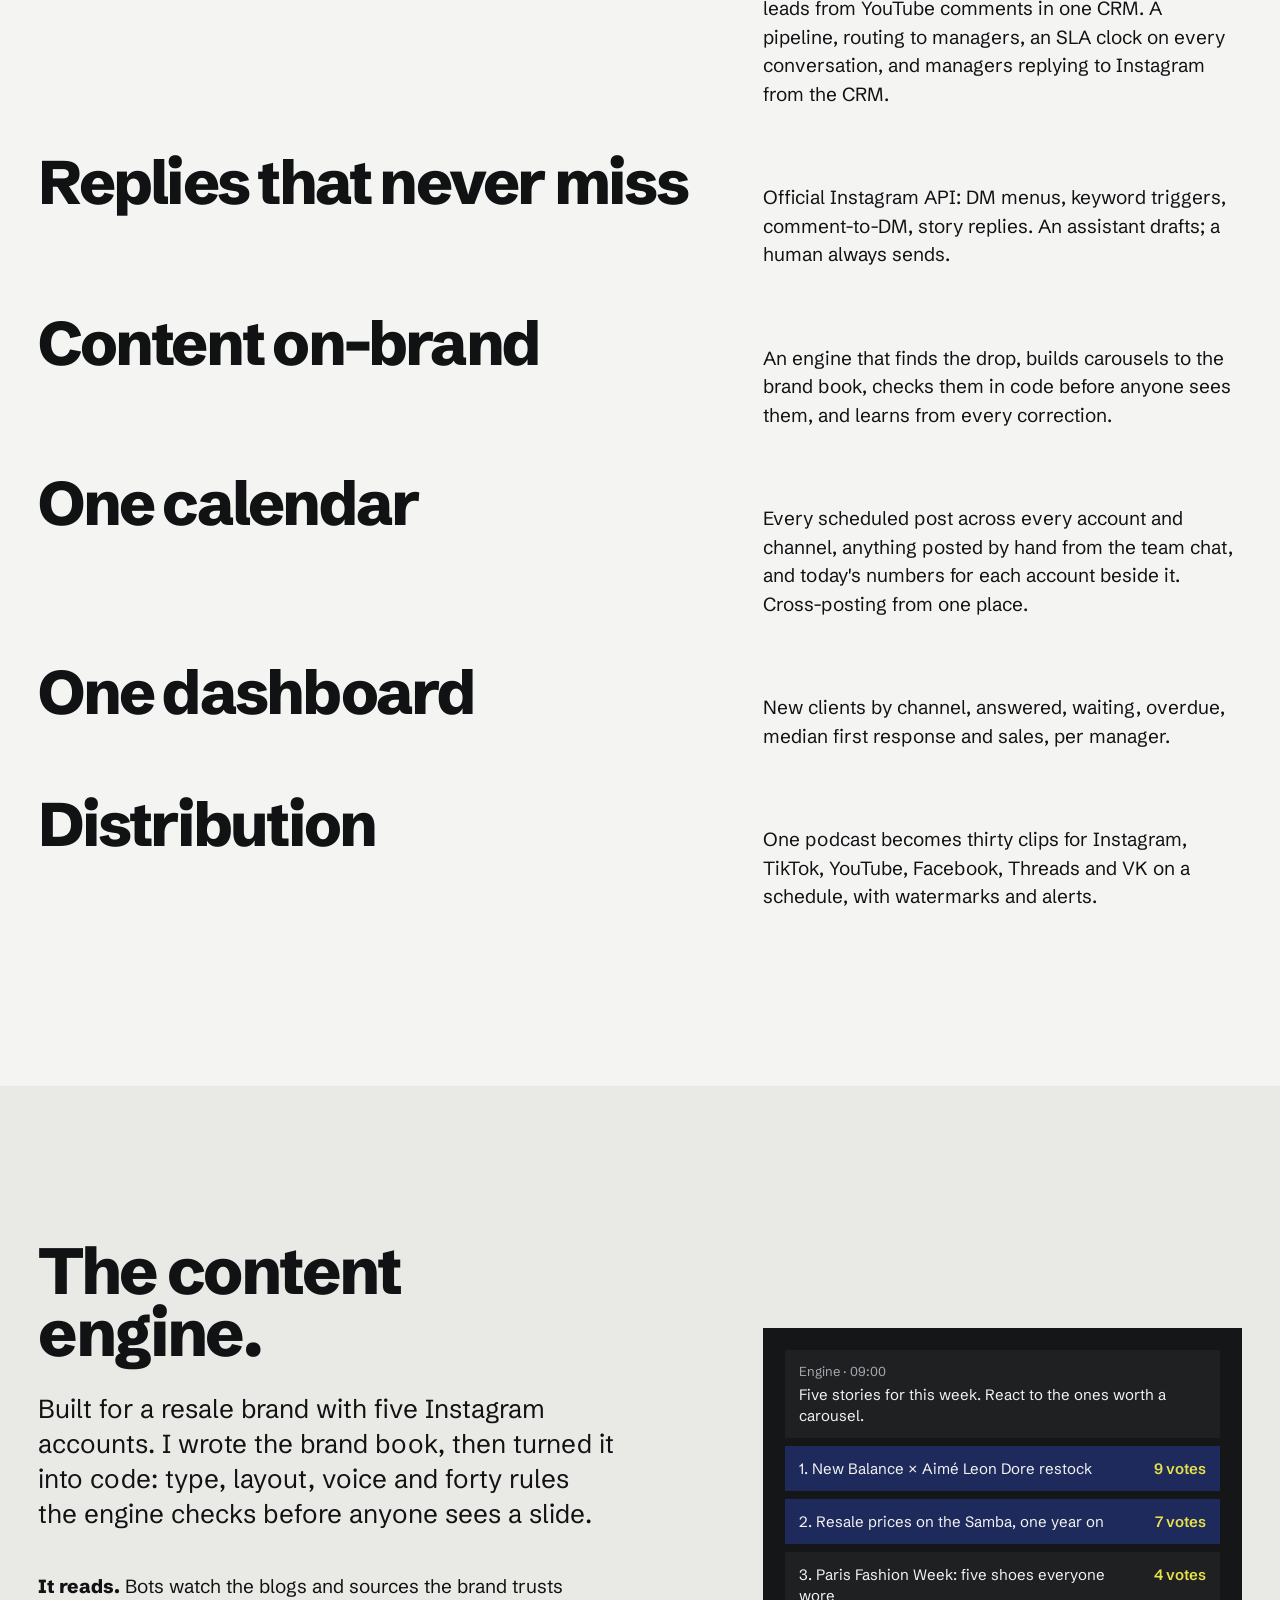
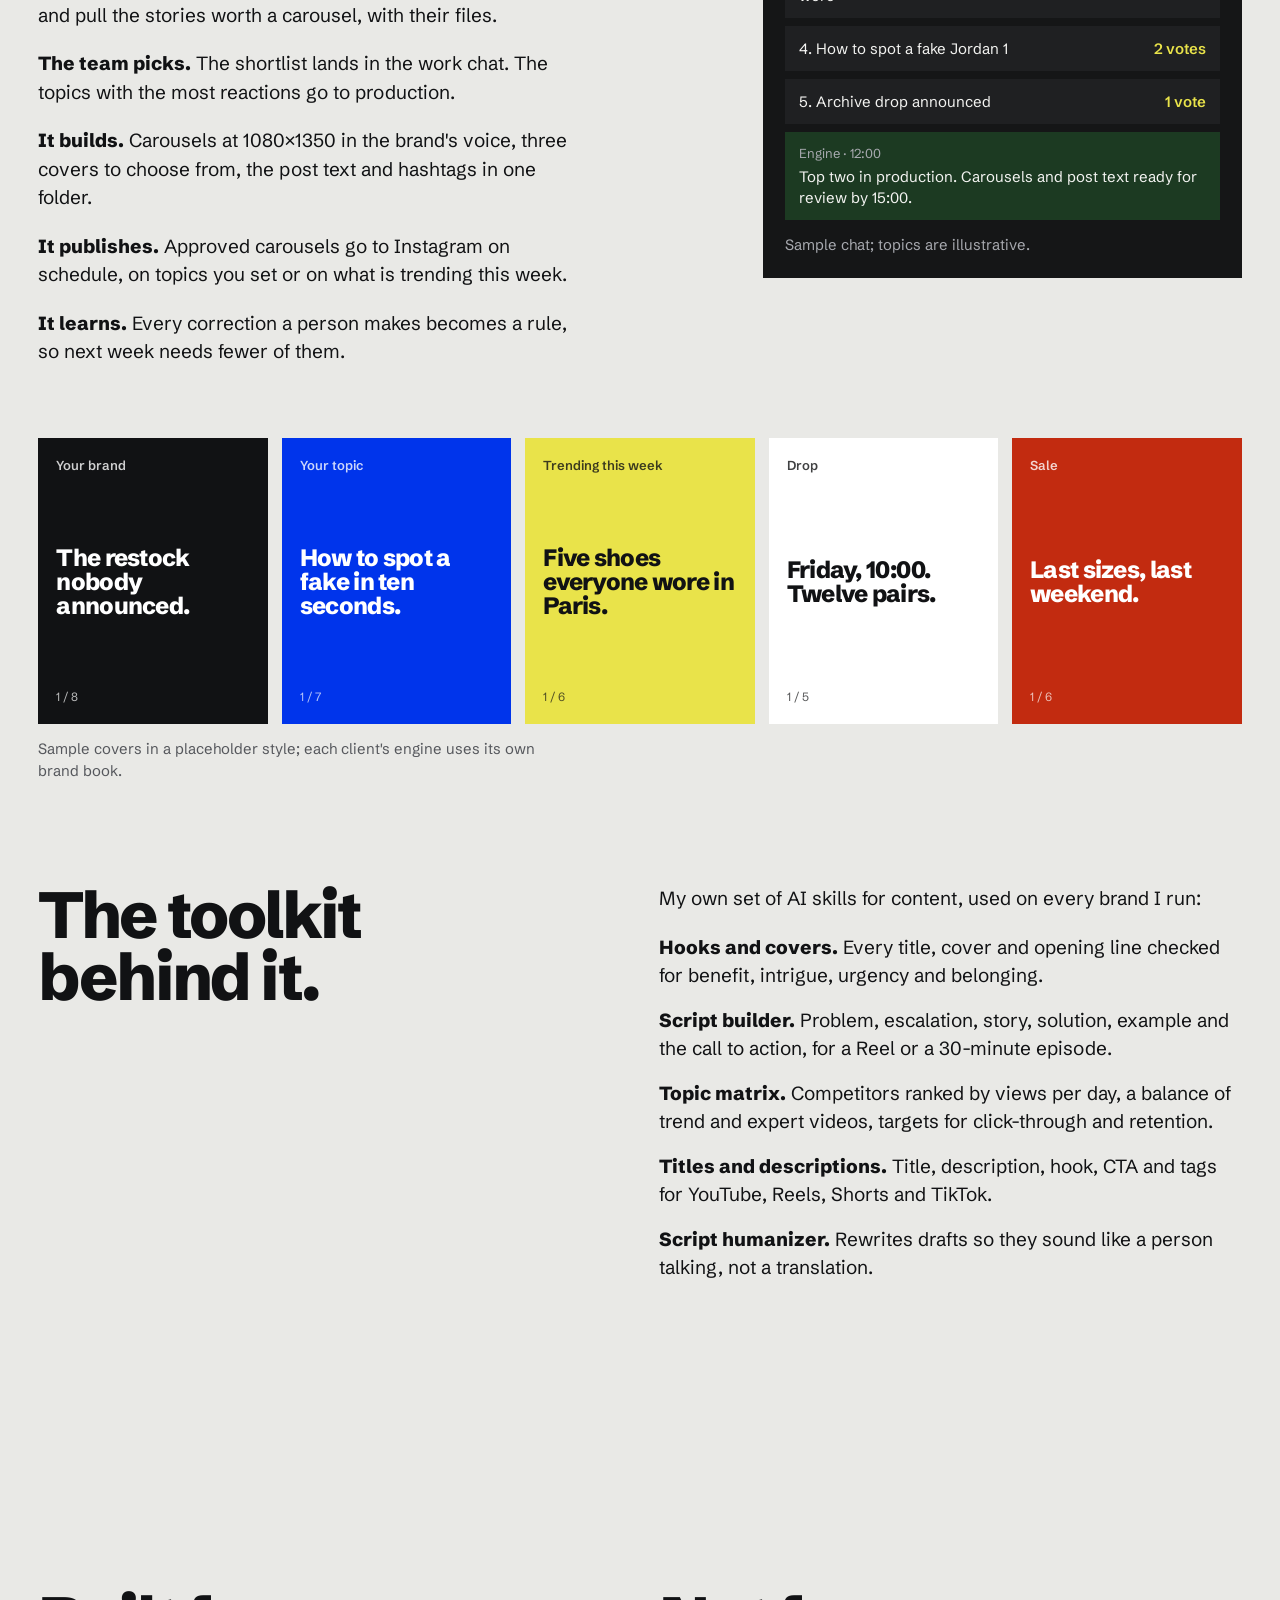
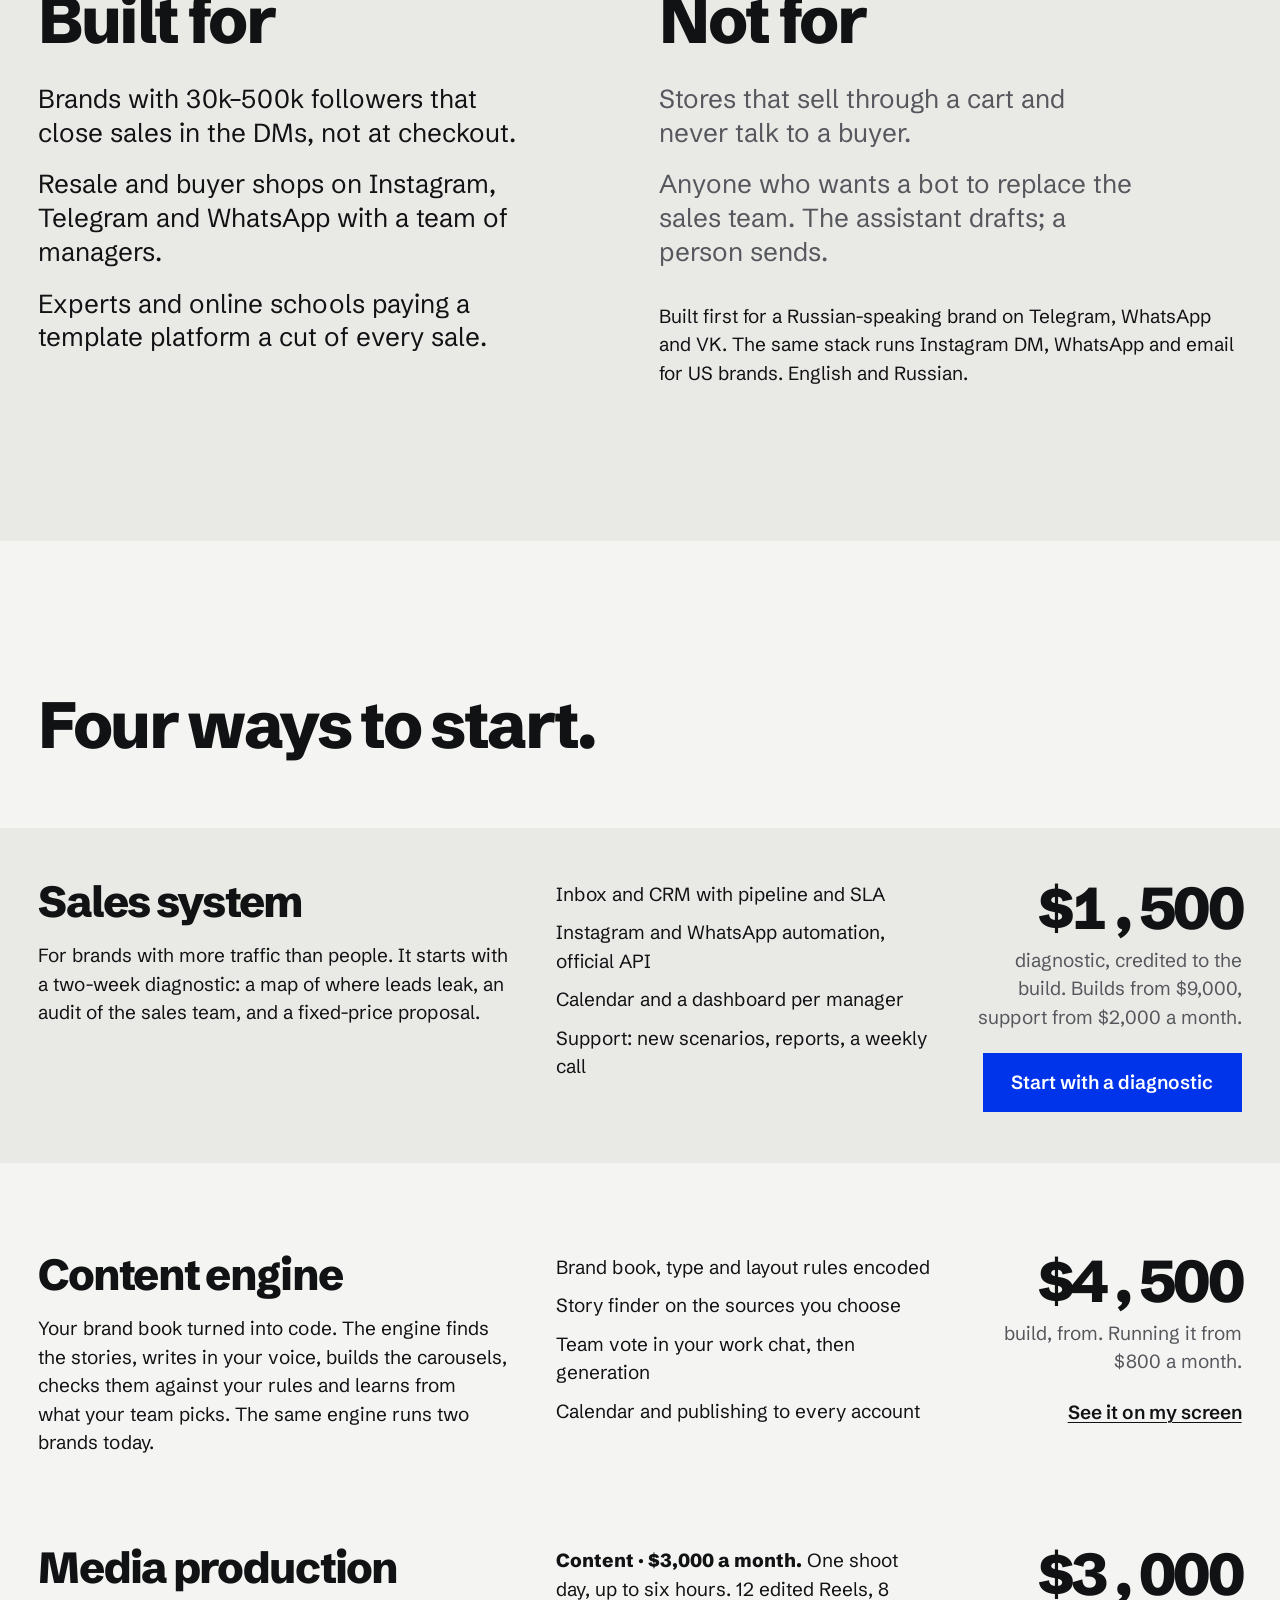
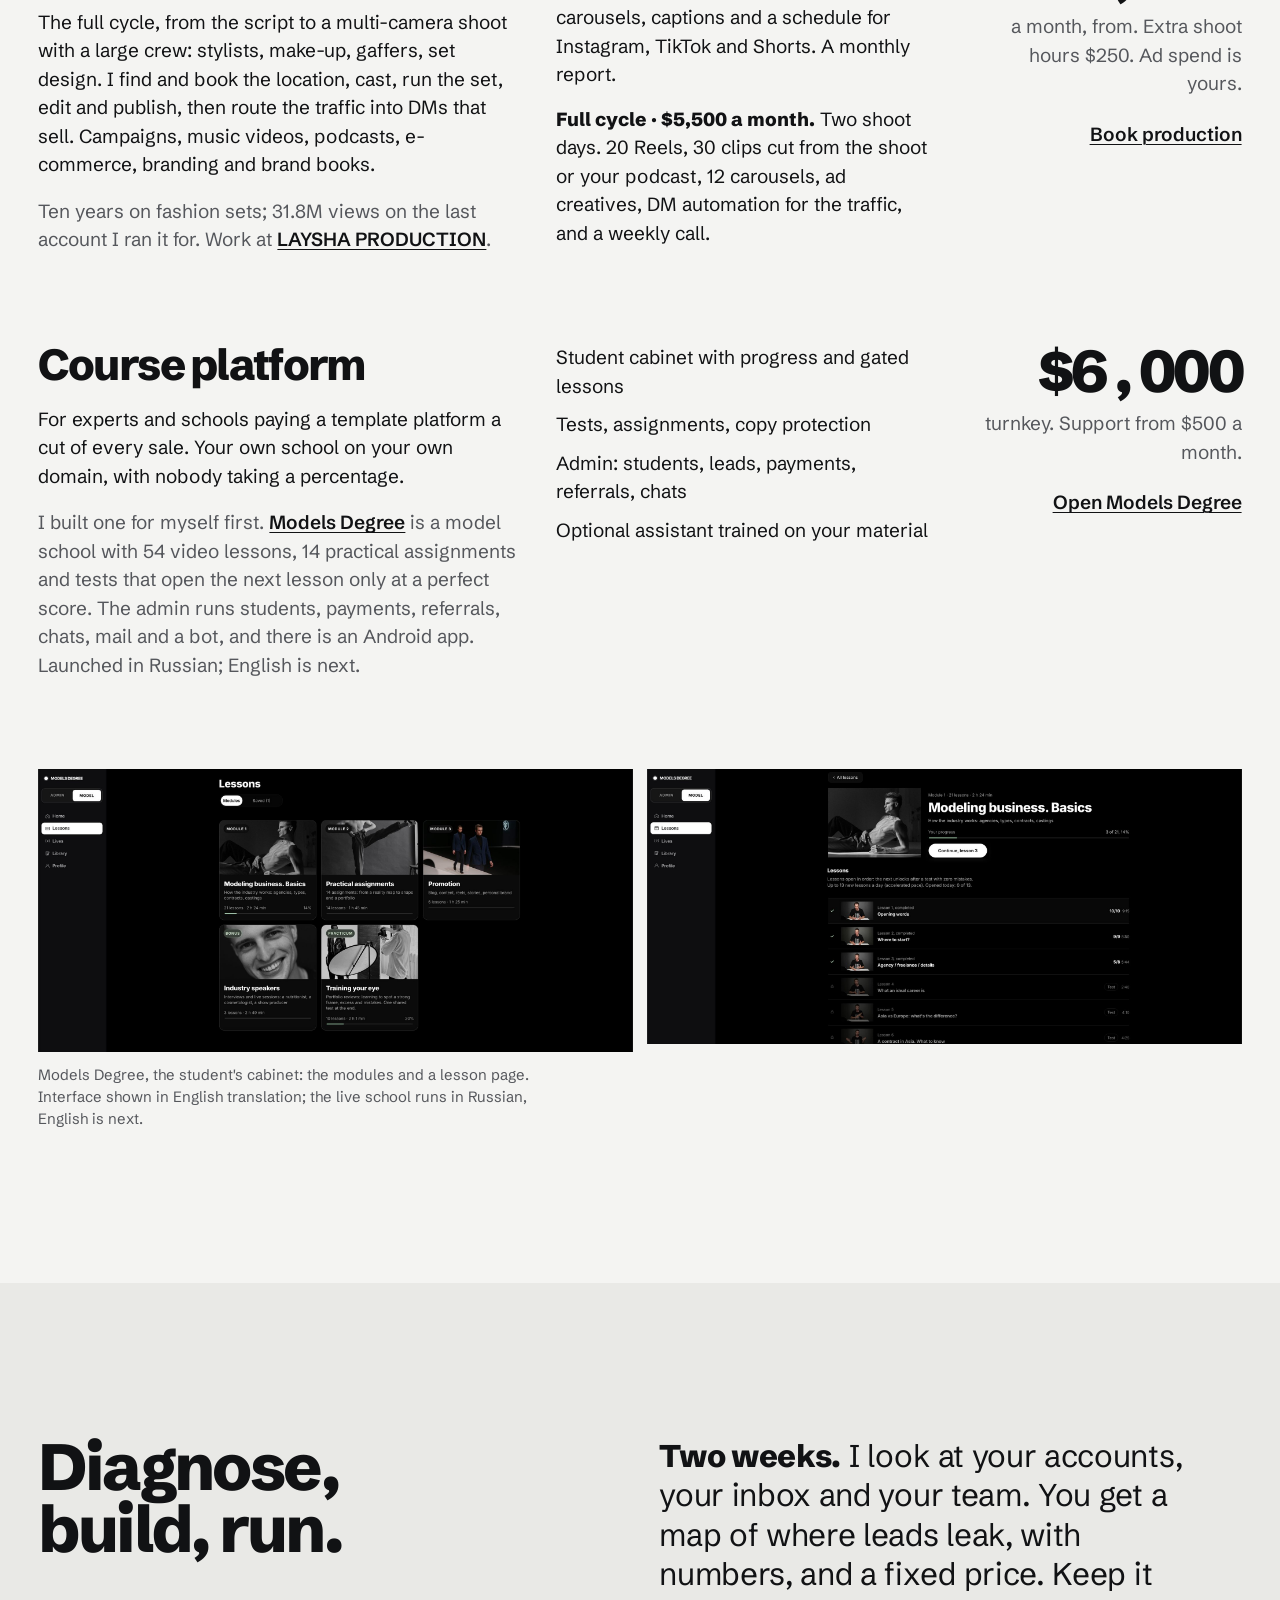
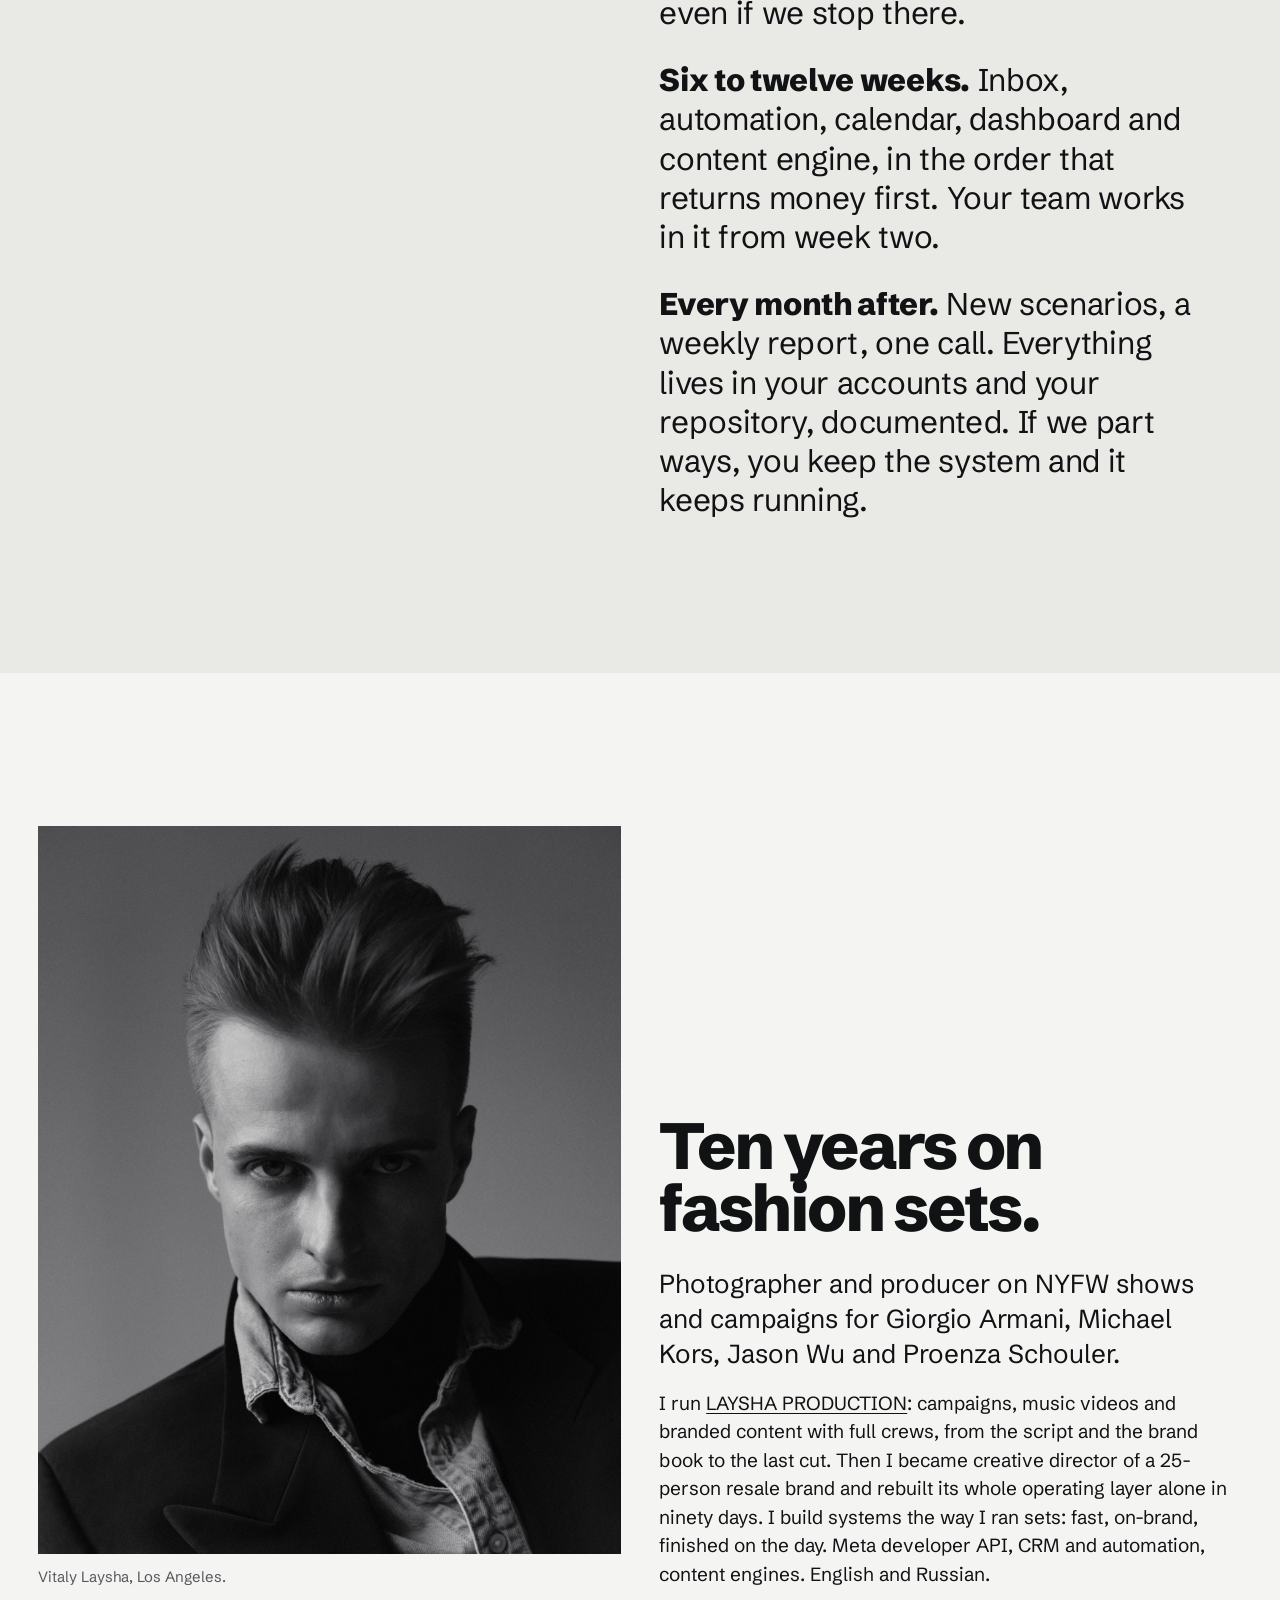
==== commit a66ff3d7: "EN page: Models Degree screenshots with English-translated UI, full resolution Co-Authored-By: Claud" ====
--- a/index.html
+++ b/index.html
@@ -596,9 +596,9 @@
         <div class="price"><b class="num">$6,000</b><span>turnkey. Support from $500 a month.</span><a class="tlink" href="https://models.degree" target="_blank" rel="noopener">Open Models Degree</a></div>
       </div>
       <div class="shots rv">
-        <figure class="shot"><img src="img/md-modules.jpg" alt="Models Degree student cabinet: five course modules with photos, lesson counts, durations and progress bars" width="2056" height="980" loading="lazy"></figure>
-        <figure class="shot"><img src="img/md-module.jpg" alt="A module page in Models Degree: progress, a continue button and the lesson list with gated tests" width="2056" height="952" loading="lazy"></figure>
-        <p class="cap small muted">Models Degree, the student's cabinet: the modules and a lesson page. The live school runs in Russian; English is next.</p>
+        <figure class="shot"><img src="img/md-modules-en.jpg" alt="Models Degree student cabinet: five course modules with photos, lesson counts, durations and progress bars" width="2056" height="980" loading="lazy"></figure>
+        <figure class="shot"><img src="img/md-module-en.jpg" alt="A module page in Models Degree: progress, a continue button and the lesson list with gated tests" width="2056" height="952" loading="lazy"></figure>
+        <p class="cap small muted">Models Degree, the student's cabinet: the modules and a lesson page. Interface shown in English translation; the live school runs in Russian, English is next.</p>
       </div>
     </div>
   </div>
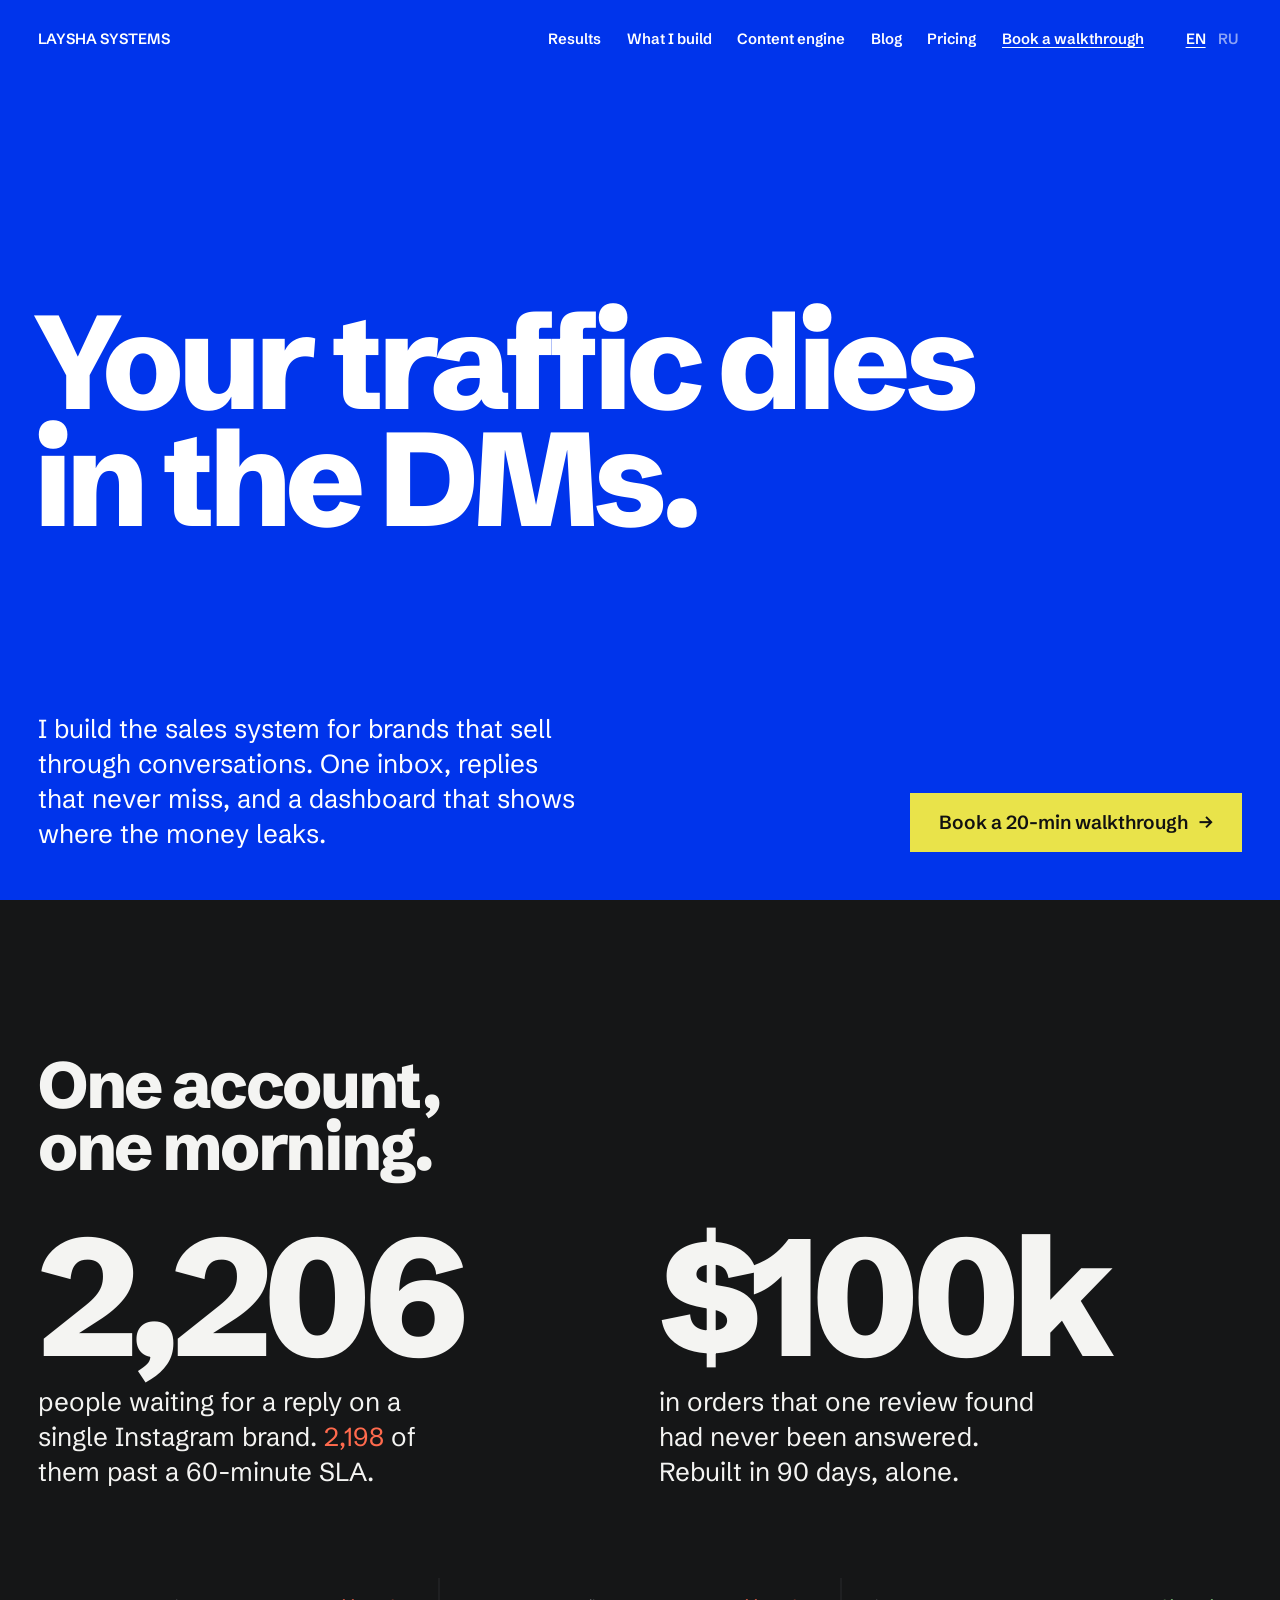
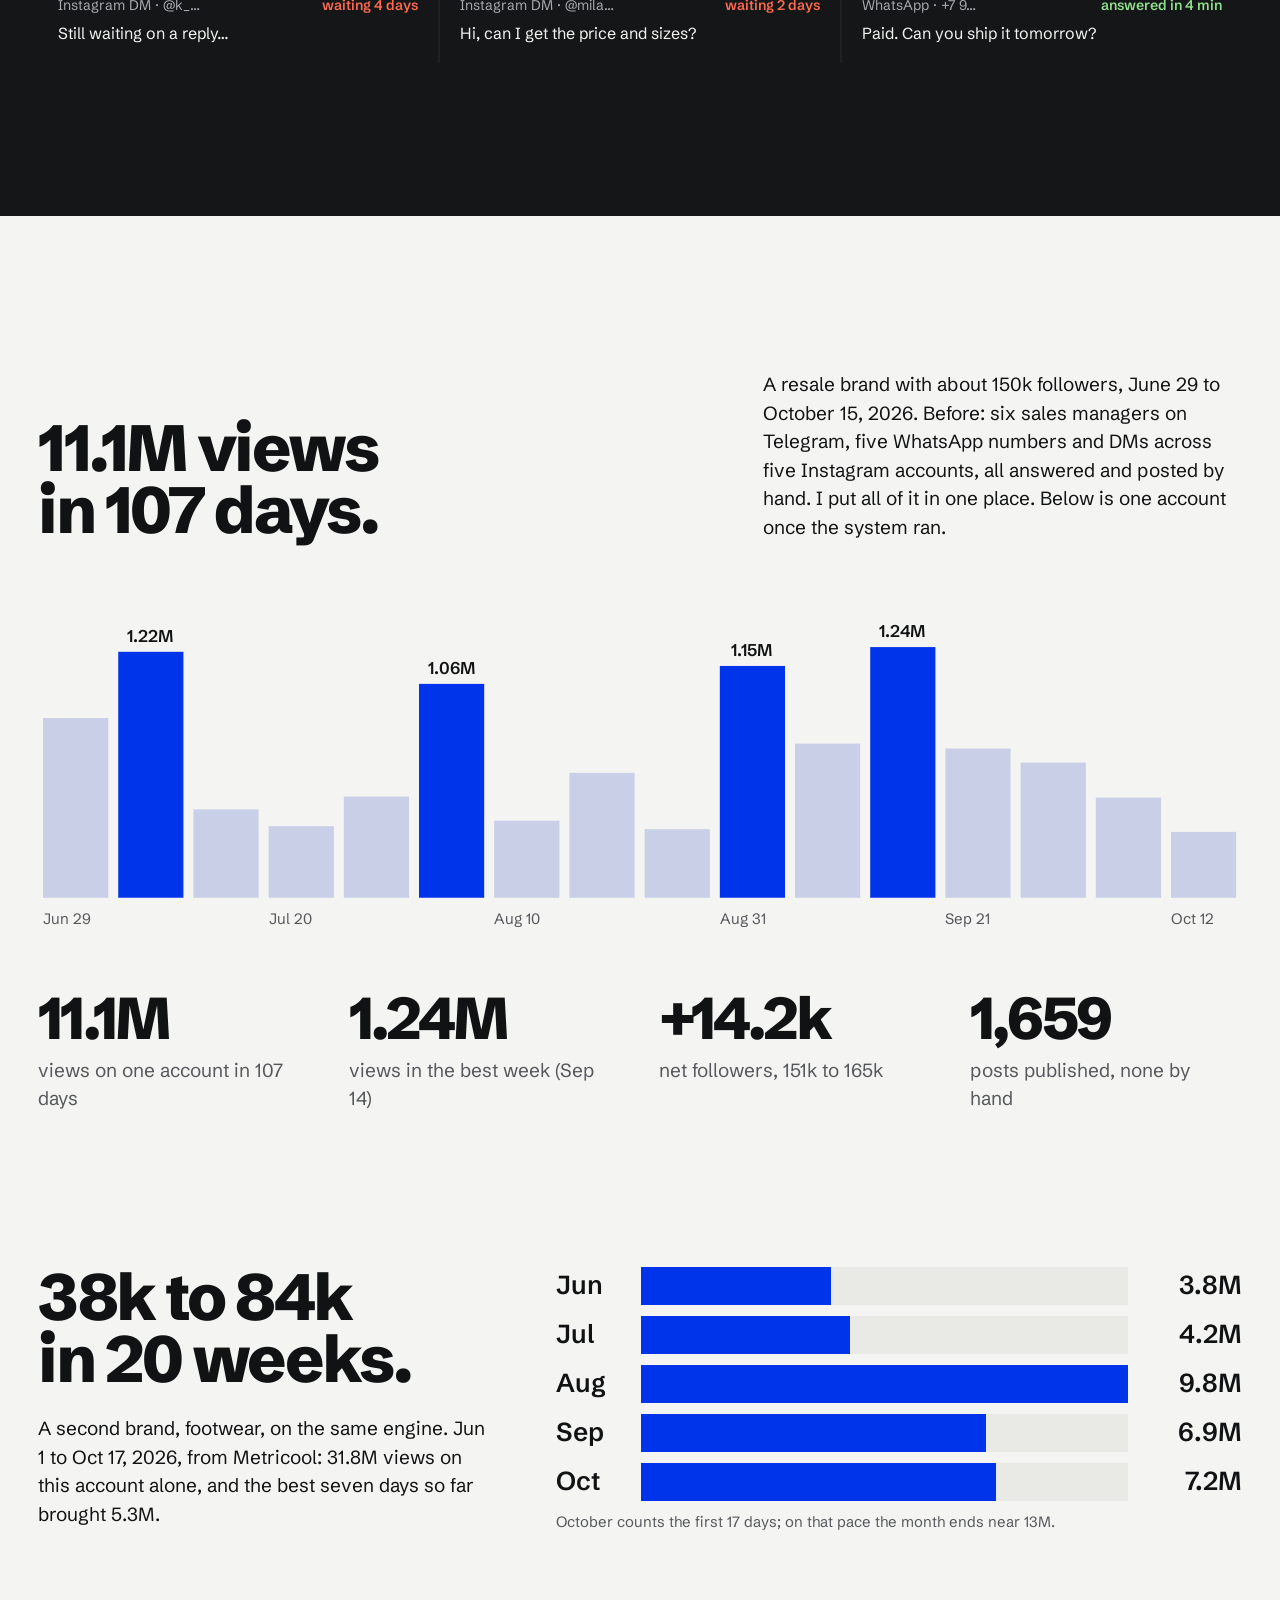
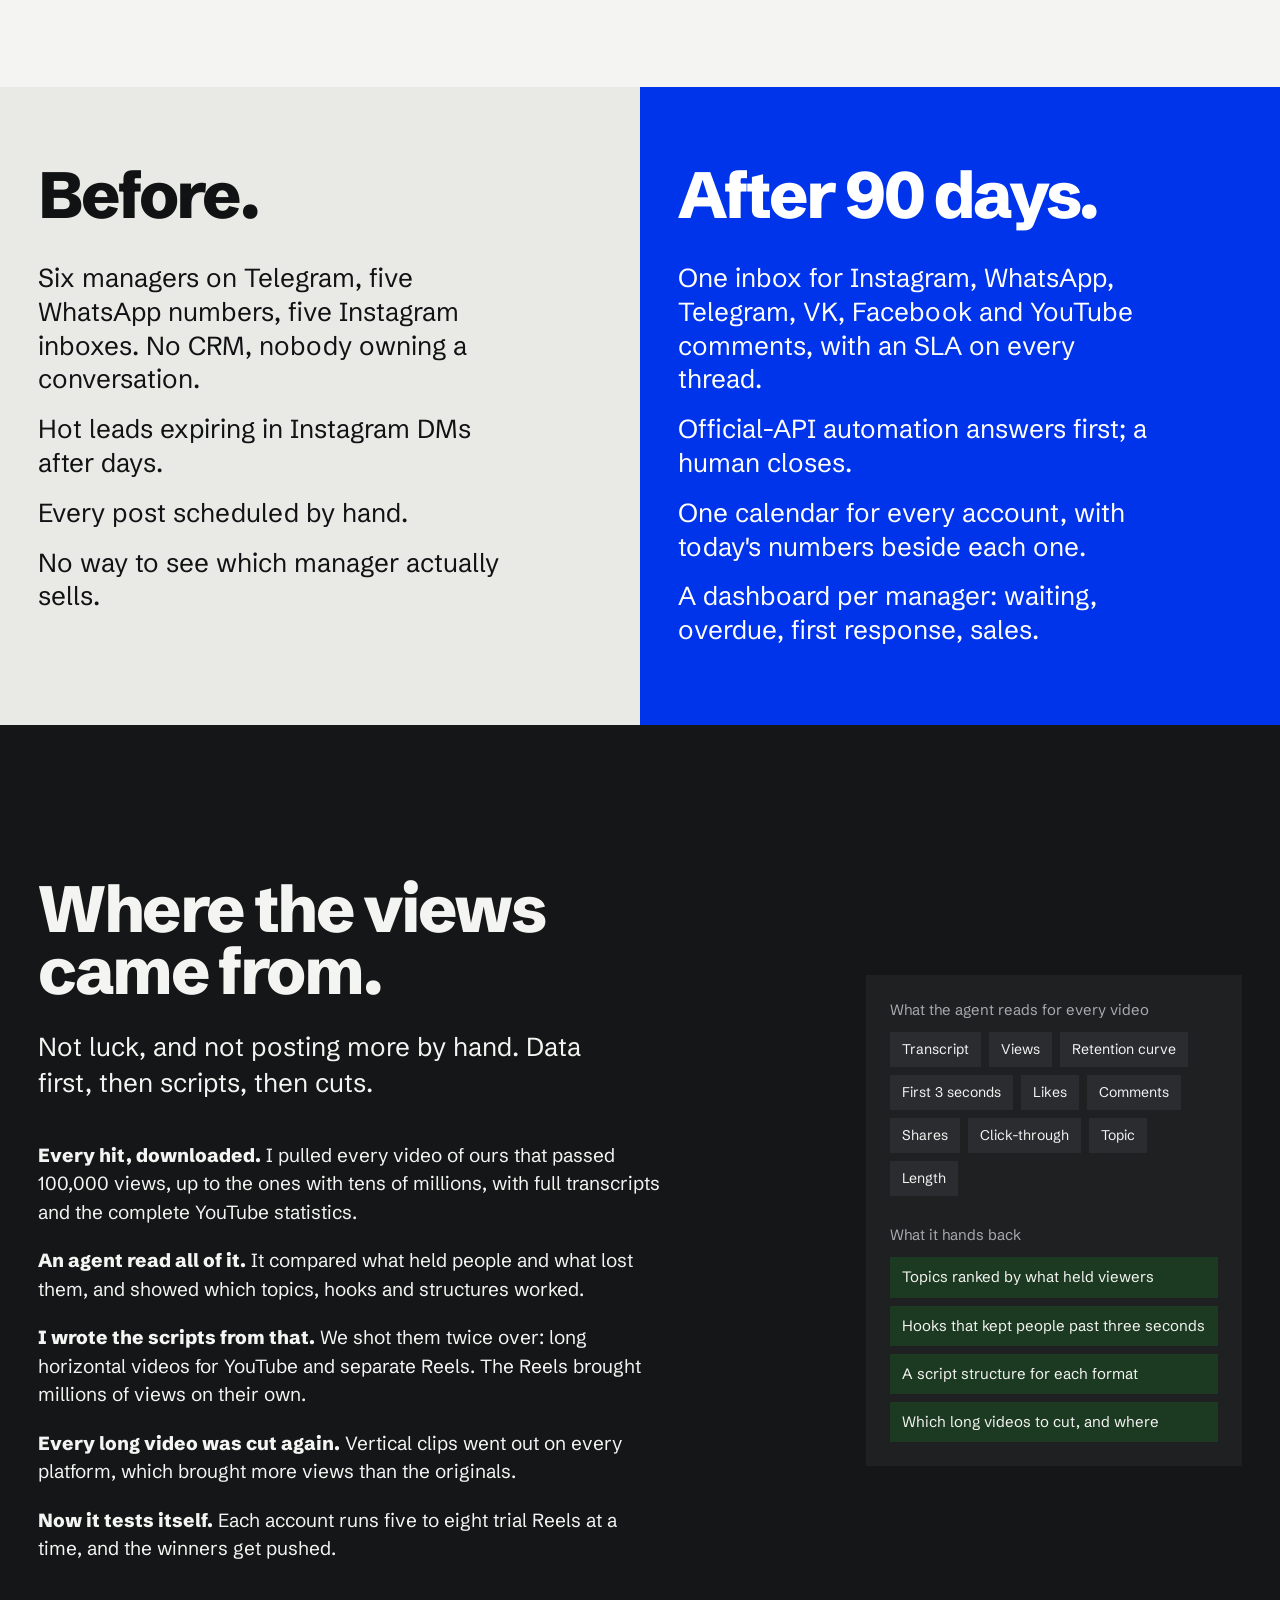
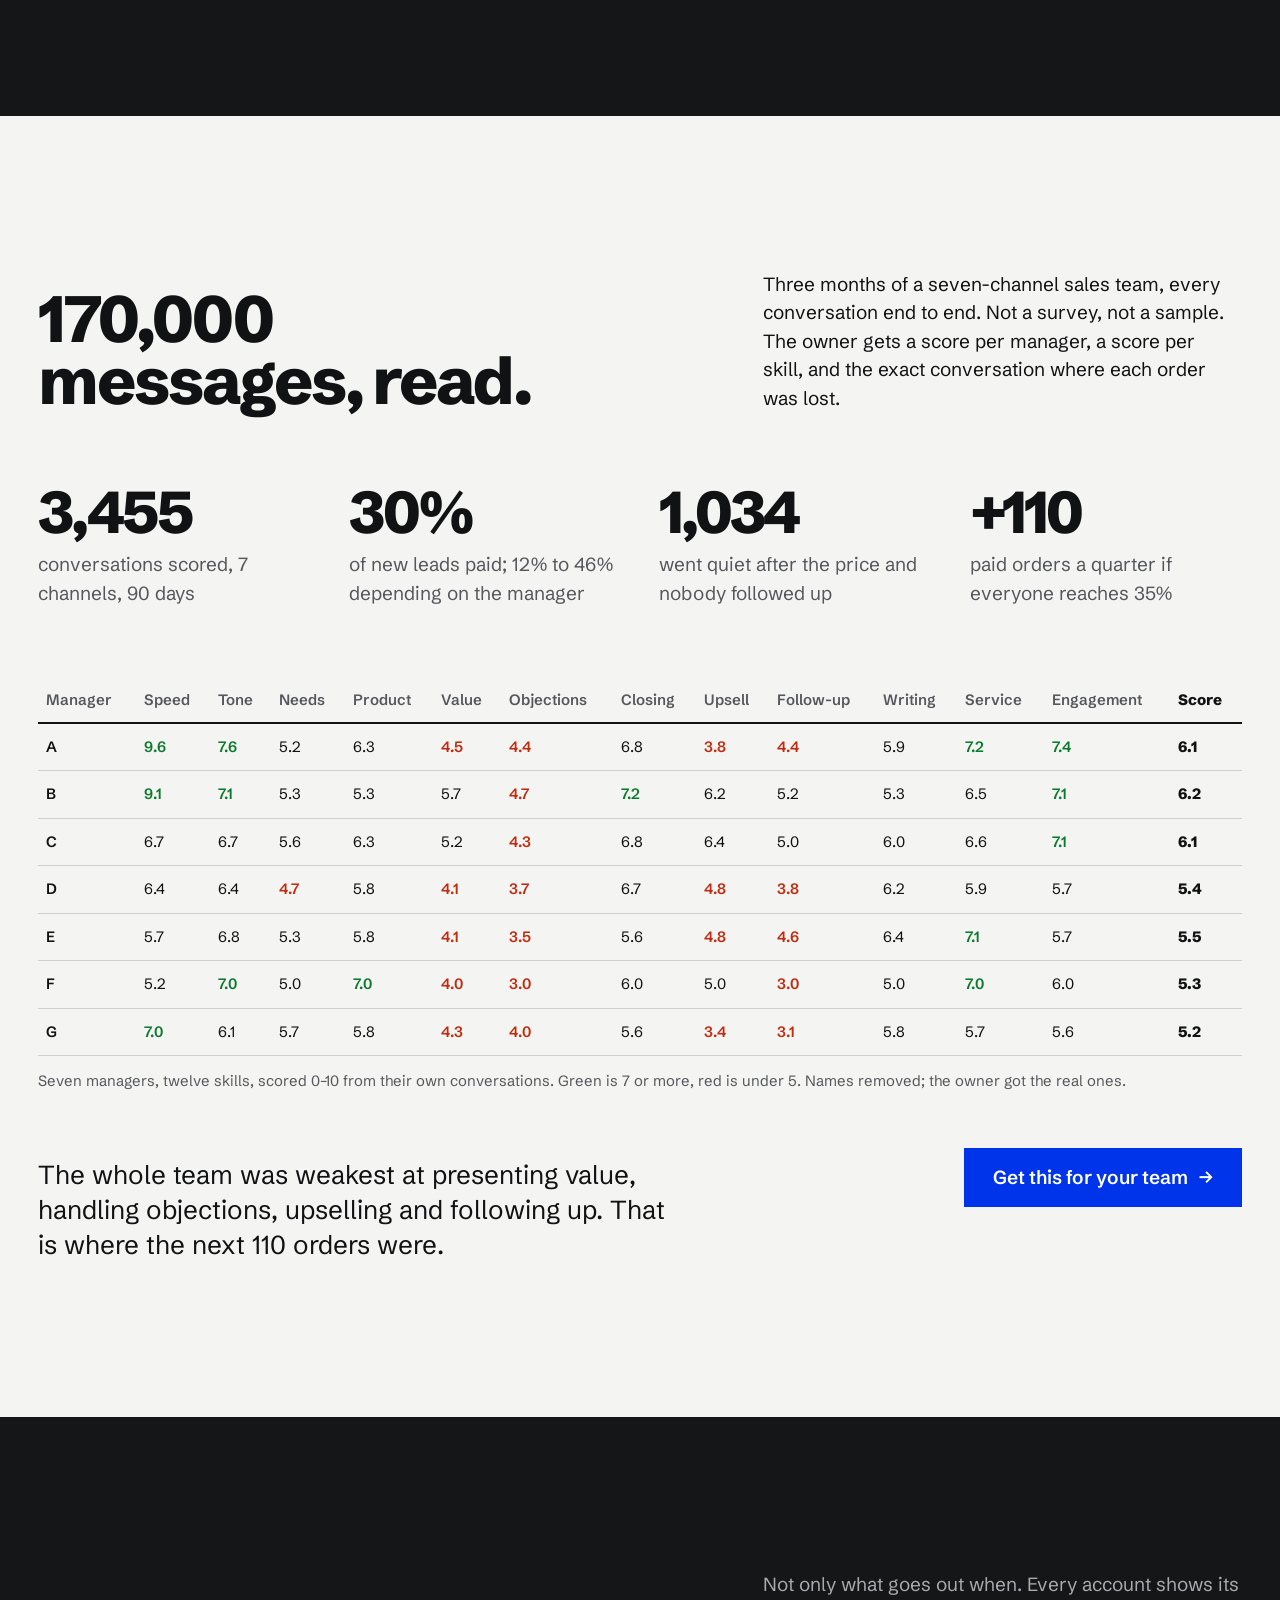
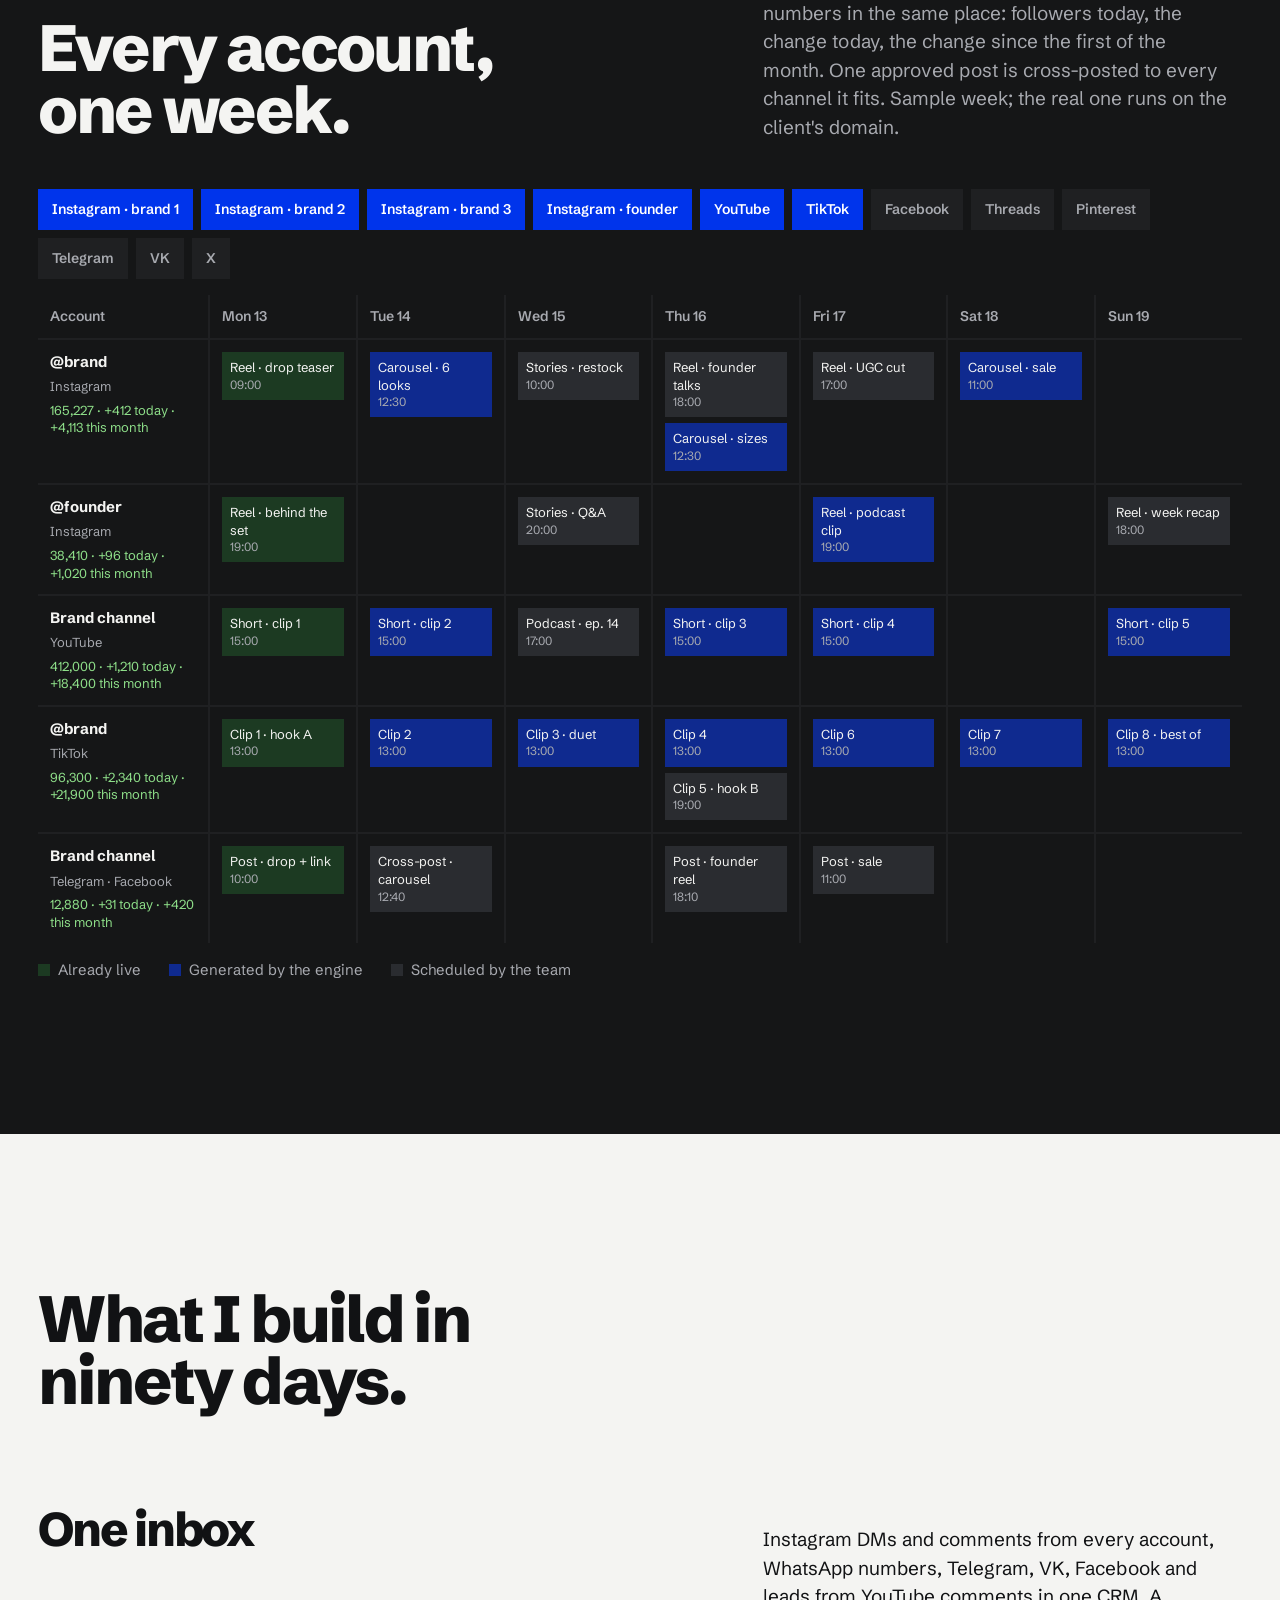
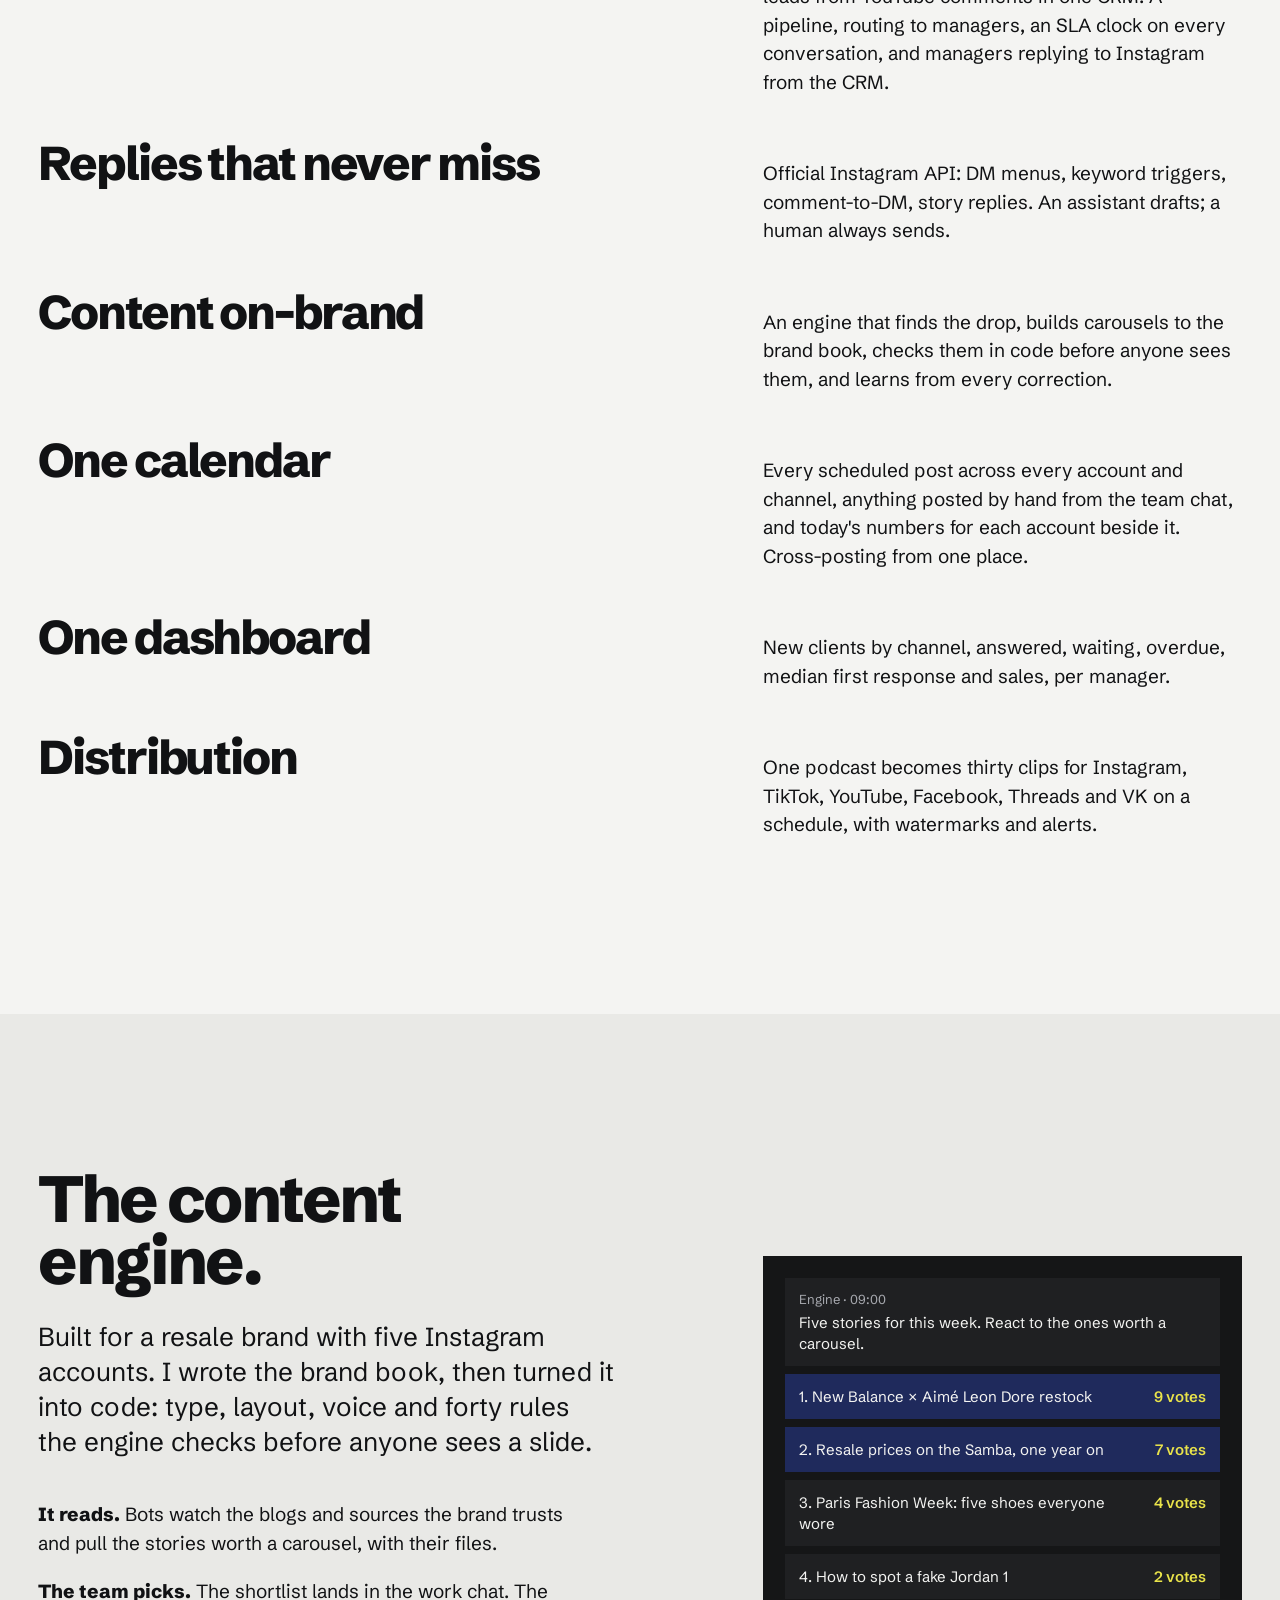
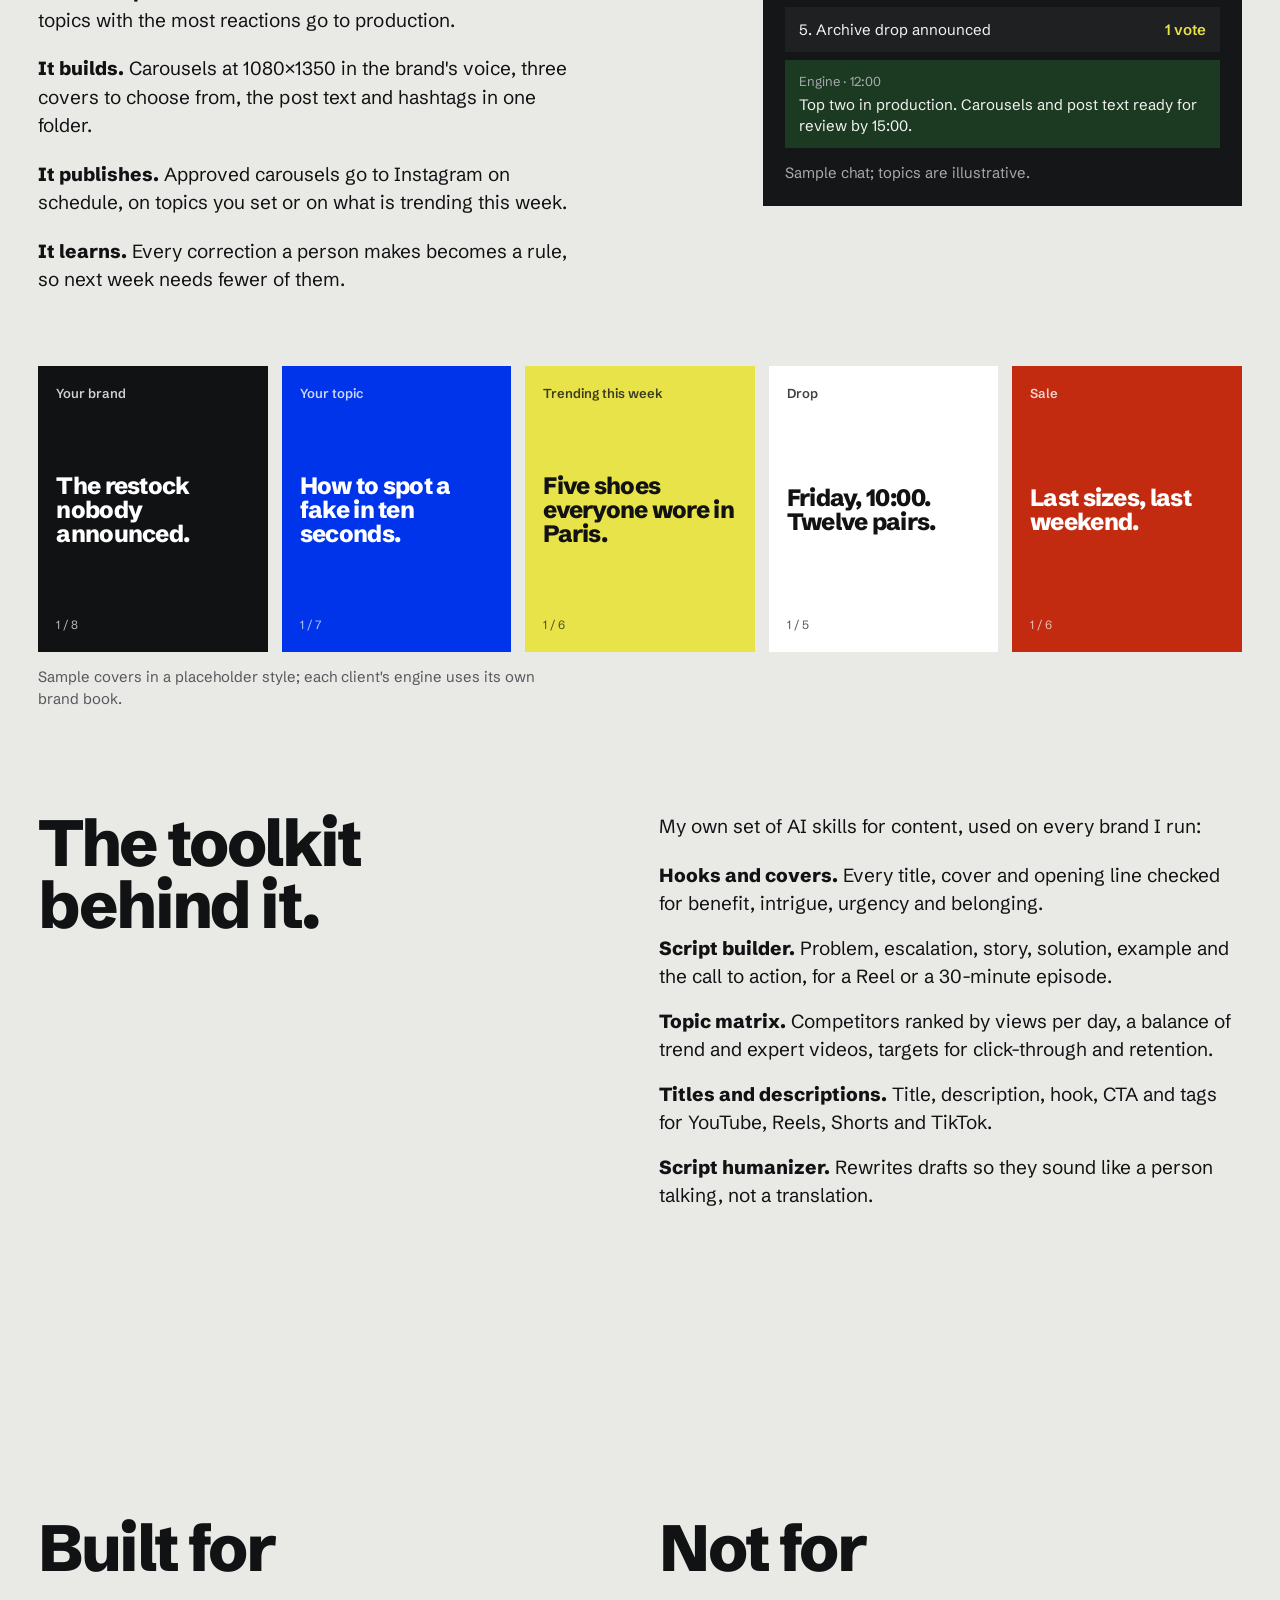
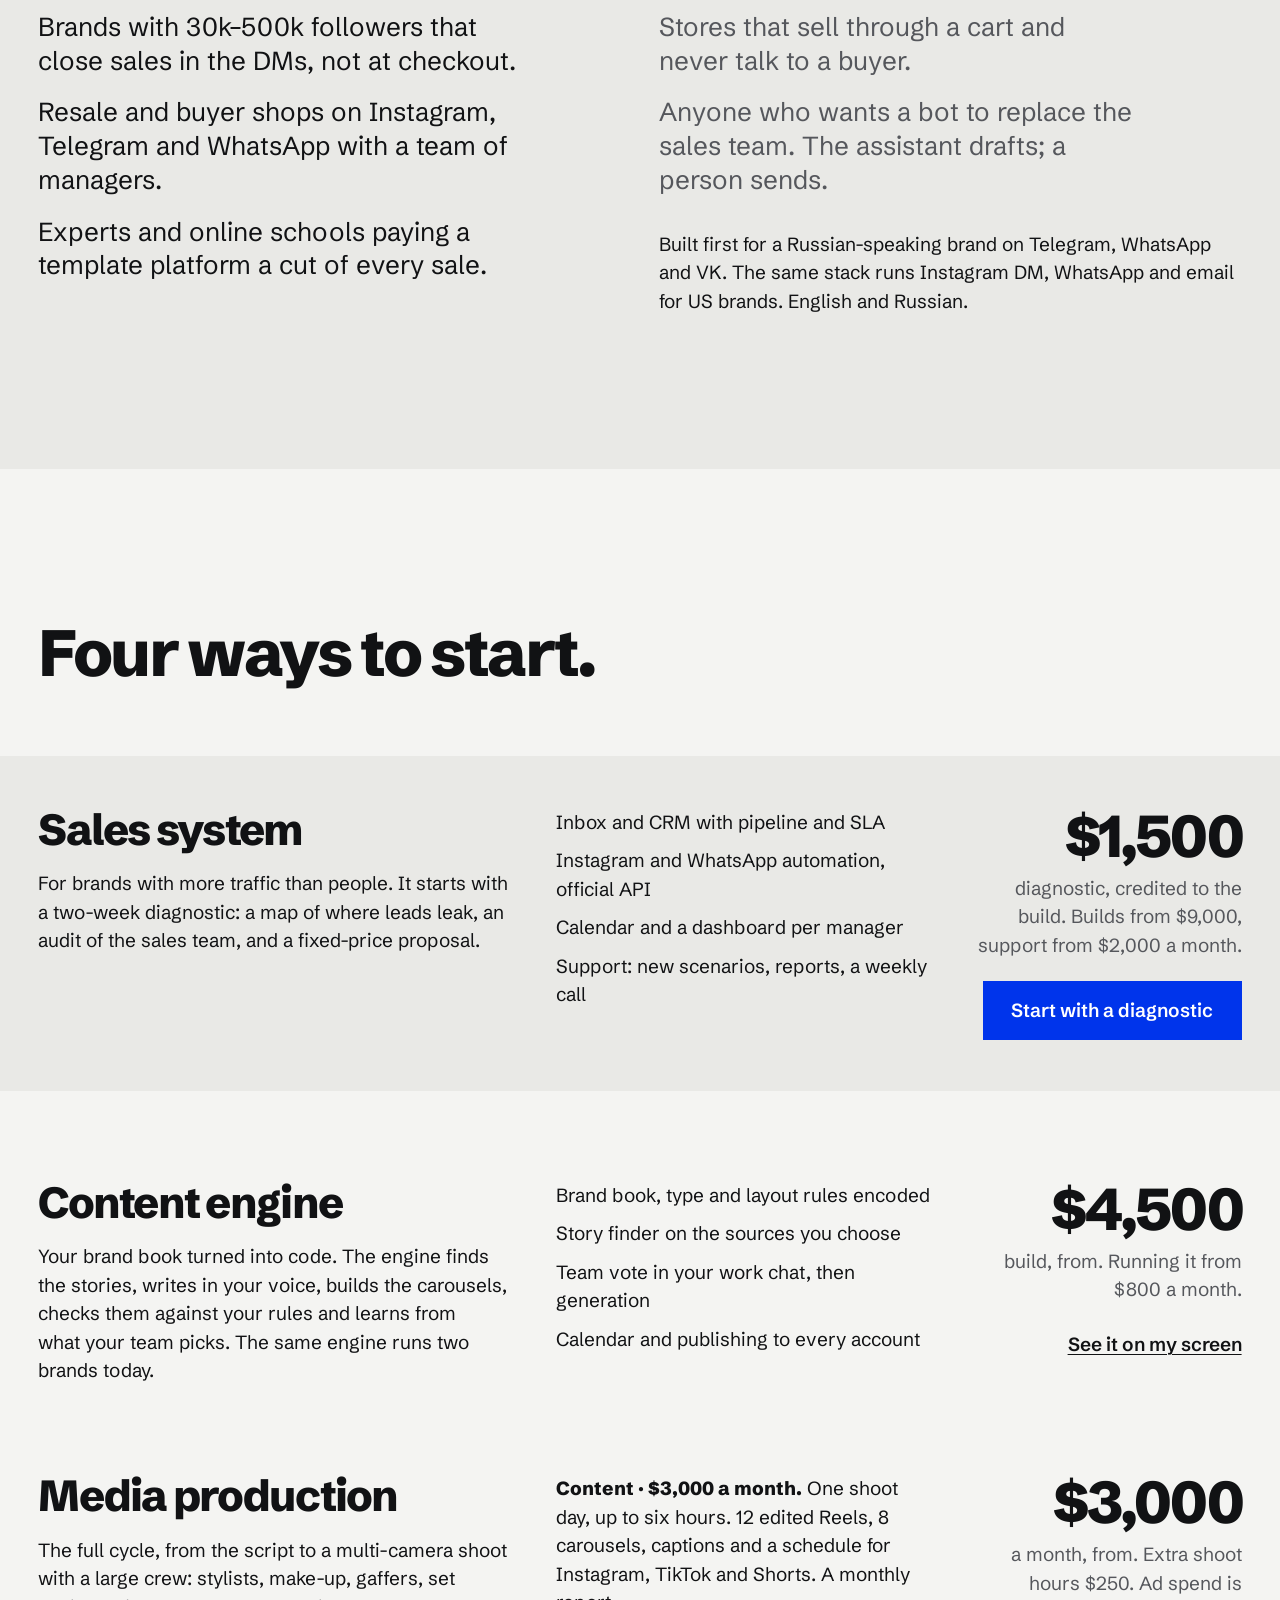
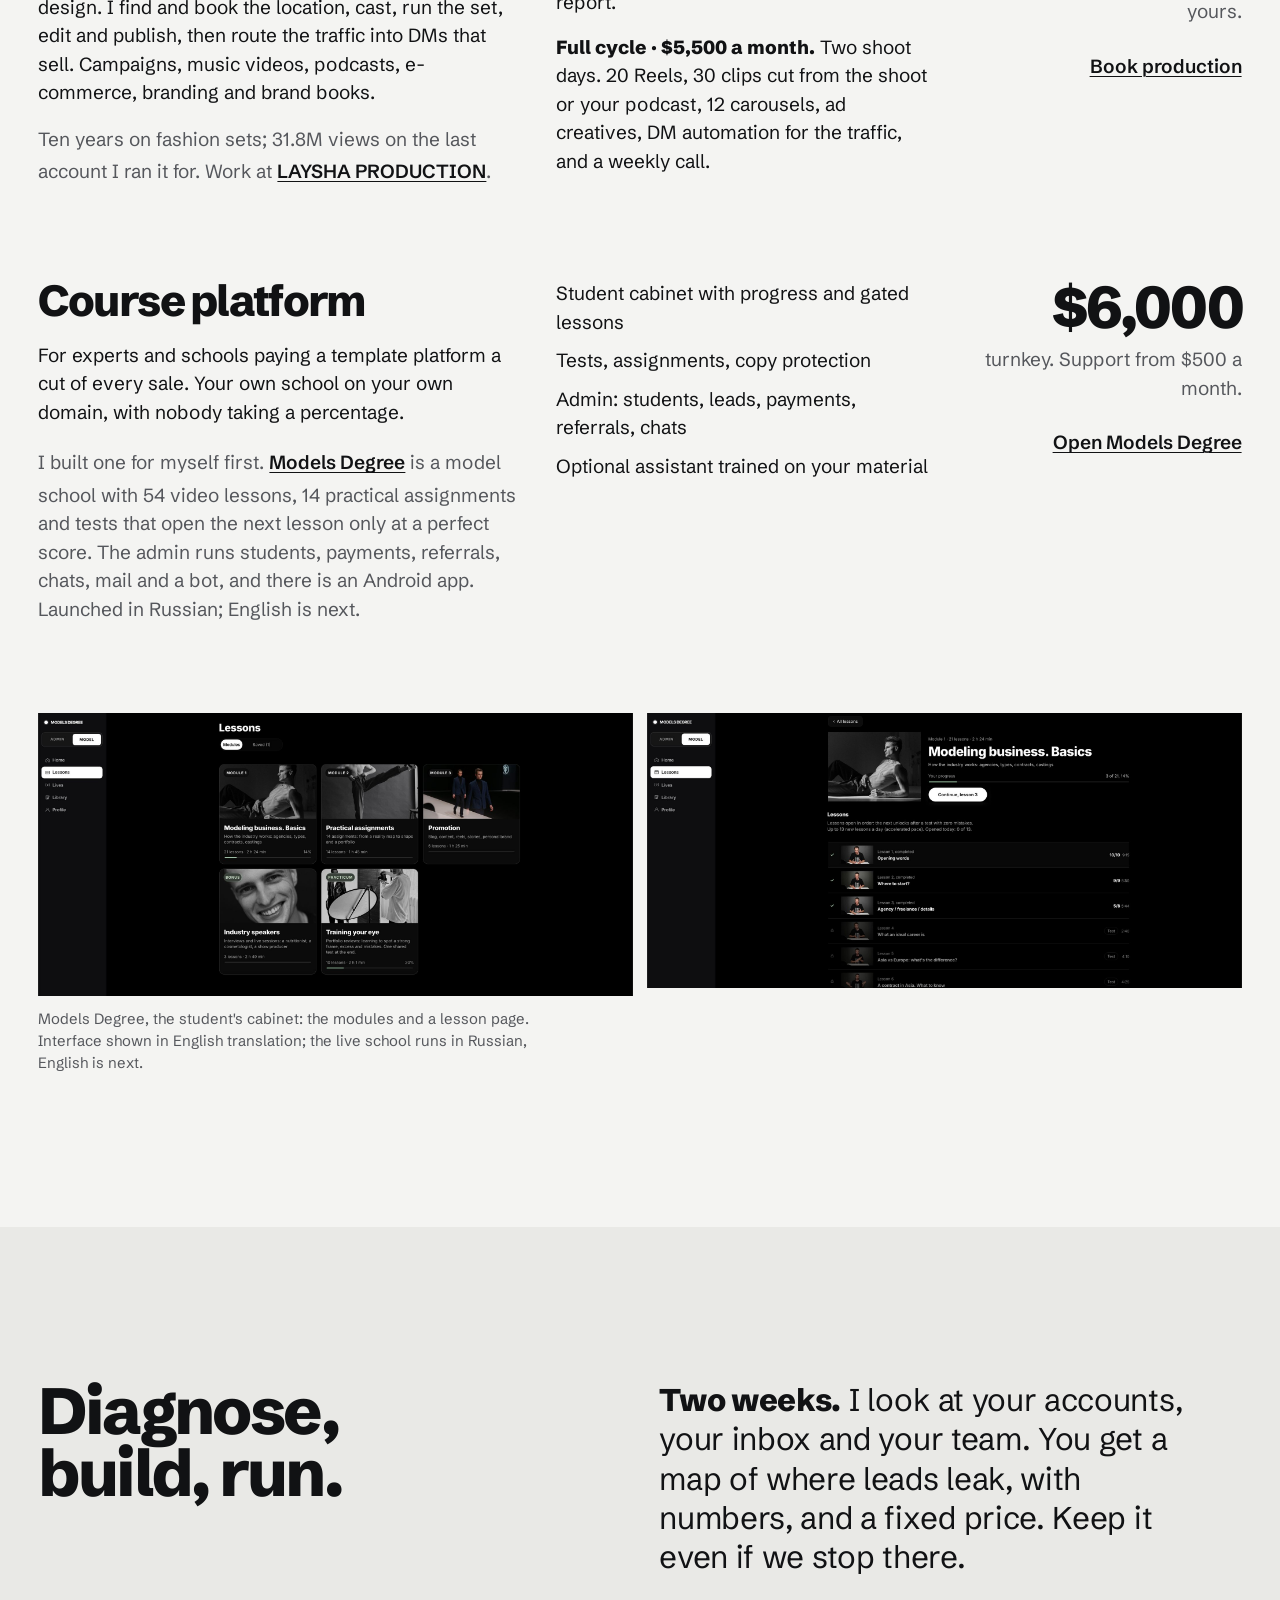
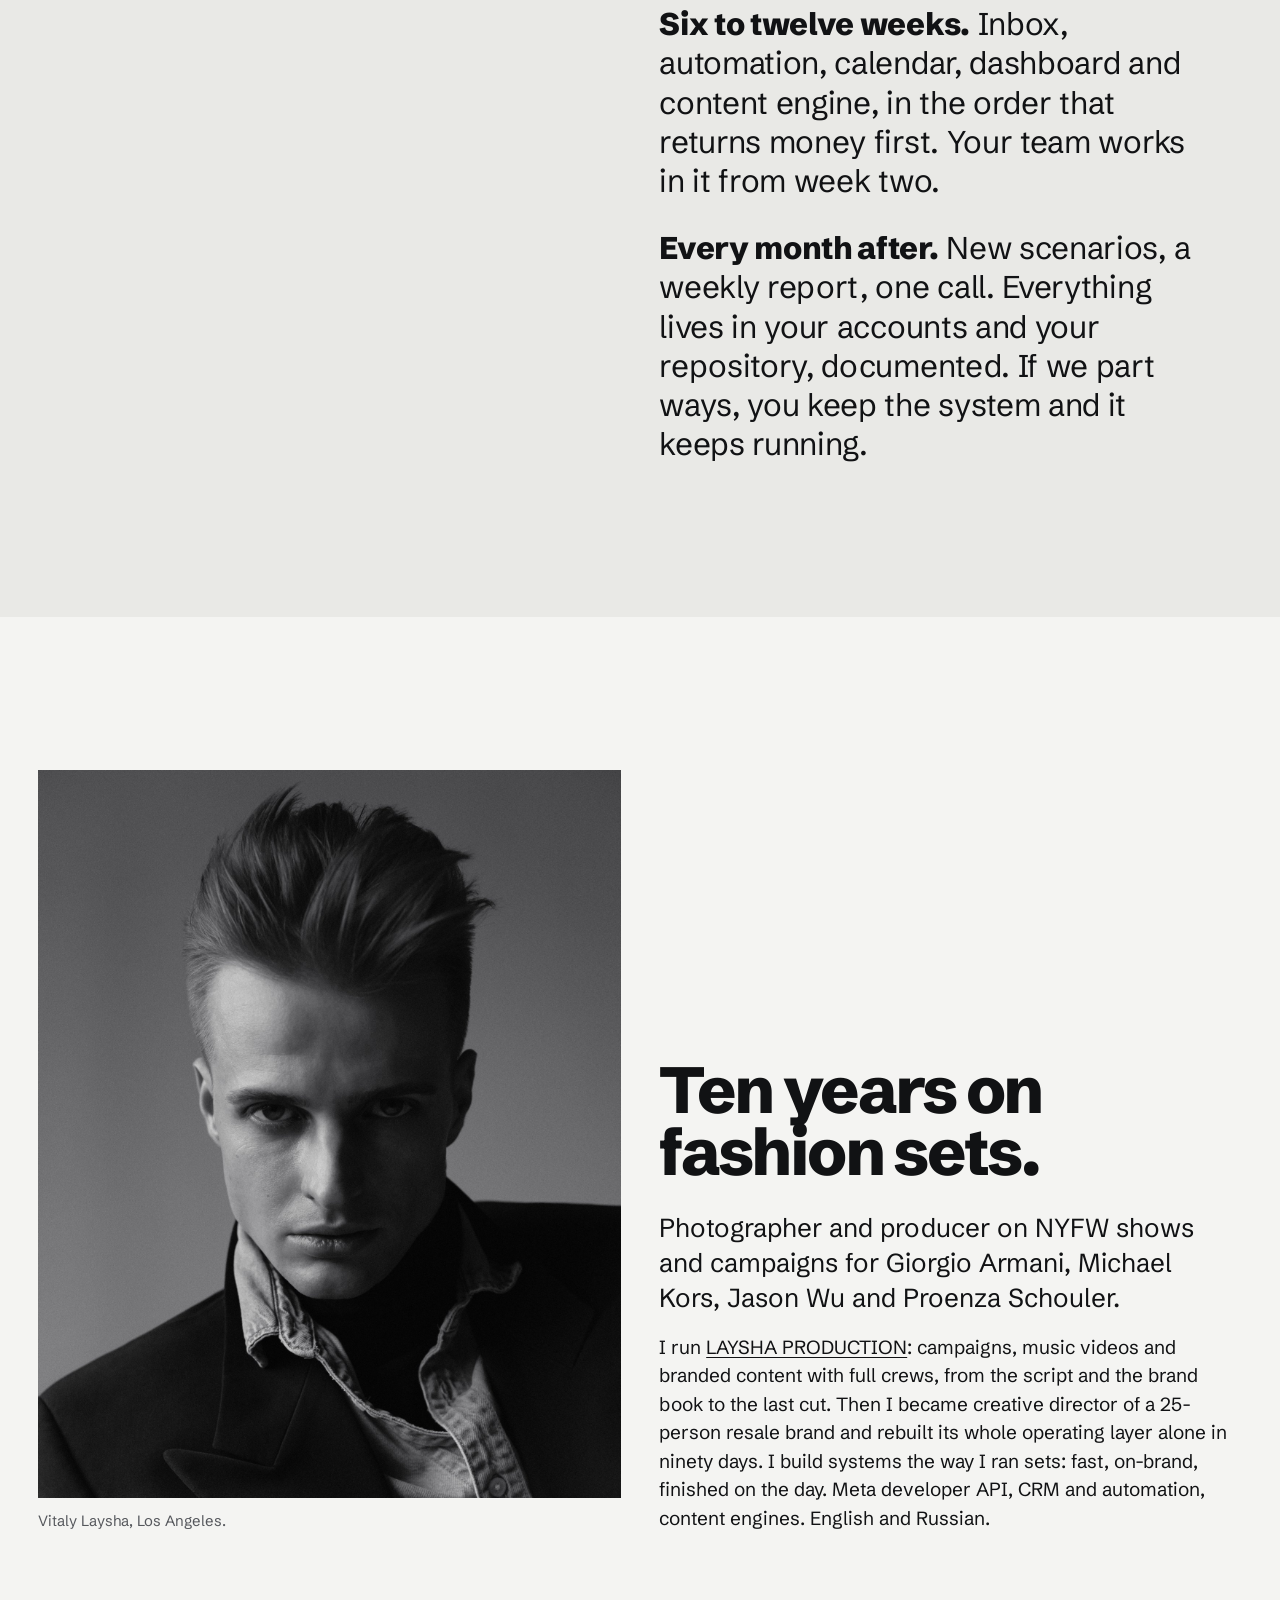
==== commit aaa9c7ed: "Audit fixes: proportional figures, favicon, mobile nav and chart labels, tap targets, meta descripti" ====
--- a/index.html
+++ b/index.html
@@ -9,11 +9,12 @@
 <link rel="alternate" hreflang="en" href="https://laysha.systems/">
 <link rel="alternate" hreflang="ru" href="https://laysha.systems/ru/">
 <link rel="alternate" hreflang="x-default" href="https://laysha.systems/">
-<meta name="description" content="Sales systems for brands that sell through Instagram DMs: one inbox for every channel, replies that never miss, content on-brand at volume, and a dashboard that shows where the money leaks. Los Angeles.">
+<meta name="description" content="Sales systems for brands that sell in Instagram DMs: one inbox for every channel, replies that never miss, and a dashboard that shows where money leaks.">
 <meta property="og:url" content="https://laysha.systems/"><meta property="og:type" content="website"><meta name="twitter:card" content="summary_large_image">
 <meta property="og:title" content="LAYSHA SYSTEMS">
 <meta property="og:description" content="Your traffic dies in the DMs. I build the system that keeps it alive.">
 <meta property="og:image" content="https://laysha.systems/portrait.jpg">
+<link rel="icon" href="/favicon.svg" type="image/svg+xml">
 <meta name="theme-color" content="#0034eb">
 <link rel="preconnect" href="https://fonts.googleapis.com">
 <link rel="preconnect" href="https://fonts.gstatic.com" crossorigin>
@@ -320,6 +321,24 @@
   .contact .two-col{grid-template-columns:1fr}
   .months li{grid-template-columns:3.6ch 1fr 5ch;gap:12px}
 }
+
+/* r16: audit fixes */
+.num,.matrix td{font-variant-numeric:normal}
+.top a{display:inline-block;padding:6px 0}
+.top .lsw{gap:4px}.top .lsw a{padding:6px 4px;min-width:28px;text-align:center}
+.tlink,.ex a,.reach a,.foot-big .row a{display:inline-block;padding:4px 0}
+.caps .name{font-size:clamp(1.9rem,3.7vw,3.75rem)}
+.top .cta-s{display:none}
+@media (max-width:860px){
+  .hero{min-height:92svh}
+  .hero h1{font-size:13.4vw;margin-bottom:6vh}
+  .top{align-items:center}
+  .top > a:first-child{white-space:nowrap}
+  .top nav{gap:16px}
+  .top .act{white-space:nowrap}
+  .top .cta-l{display:none}
+  .top .cta-s{display:inline}
+}
 </style>
 </head>
 <body>
@@ -328,7 +347,7 @@
   <div class="top">
     <a href="#top" style="text-decoration:none">LAYSHA SYSTEMS</a>
     <nav aria-label="Main">
-      <a href="#case" class="hide">Results</a><a href="#build" class="hide">What I build</a><a href="#engine" class="hide">Content engine</a><a href="/blog/" class="hide">Blog</a><a href="#pricing" class="hide">Pricing</a><a href="#contact" class="act">Book a walkthrough</a><span class="lsw" aria-label="Language"><a href="/" aria-current="true" onclick="try{localStorage.setItem('lang','en')}catch(e){}">EN</a><a href="/ru/" lang="ru" hreflang="ru" onclick="try{localStorage.setItem('lang','ru')}catch(e){}">RU</a></span>
+      <a href="#case" class="hide">Results</a><a href="#build" class="hide">What I build</a><a href="#engine" class="hide">Content engine</a><a href="/blog/" class="hide">Blog</a><a href="#pricing" class="hide">Pricing</a><a href="#contact" class="act"><span class="cta-l">Book a walkthrough</span><span class="cta-s">Book a call</span></a><span class="lsw" aria-label="Language"><a href="/" aria-current="true" onclick="try{localStorage.setItem('lang','en')}catch(e){}">EN</a><a href="/ru/" lang="ru" hreflang="ru" onclick="try{localStorage.setItem('lang','ru')}catch(e){}">RU</a></span>
     </nav>
   </div>
   <h1><span class="mask l"><span>Your traffic dies</span></span> <span class="mask l"><span>in the DMs.</span></span></h1>
@@ -365,7 +384,7 @@
       <h2 class="rv">11.1M views in 107 days.</h2>
       <p class="rv d1">A resale brand with about 150k followers, June 29 to October 15, 2026. Before: six sales managers on Telegram, five WhatsApp numbers and DMs across five Instagram accounts, all answered and posted by hand. I put all of it in one place. Below is one account once the system ran.</p>
     </div>
-    <div class="bars" id="bars"><svg viewBox="0 0 1200 320" role="img" aria-label="Weekly Instagram views for the resale brand, June 29 to October 15, peaking at 1.24 million in the week of September 14"><g id="barsG"></g></svg></div>
+    <div class="bars" id="bars"><svg id="barsSvg" viewBox="0 0 1200 320" role="img" aria-label="Weekly Instagram views for the resale brand, June 29 to October 15, peaking at 1.24 million in the week of September 14"><g id="barsG"></g></svg></div>
     <div class="stats">
       <div class="rv"><b class="num" data-count="11.1" data-suffix="M" data-dec="1">11.1M</b><span>views on one account in 107 days</span></div>
       <div class="rv d1"><b class="num" data-count="1.24" data-suffix="M" data-dec="2">1.24M</b><span>views in the best week (Sep 14)</span></div>
@@ -672,14 +691,14 @@
   var weeks=[["Jun 29",891655],["Jul 6",1220945],["Jul 13",438656],["Jul 20",355151],["Jul 27",502218],["Aug 3",1061764],["Aug 10",382859],["Aug 17",619974],["Aug 24",340534],["Aug 31",1150614],["Sep 7",764991],["Sep 14",1244164],["Sep 21",740492],["Sep 28",670846],["Oct 5",497293],["Oct 12",327100]];
   var g=document.getElementById('barsG');
   if(g){
-    var W=1200,H=320,top=34,bot=36,n=weeks.length,max=1244164,bw=W/n,gap=10,ns='http://www.w3.org/2000/svg',out='';
+    var nar=innerWidth<700,W=nar?600:1200,H=nar?300:320,top=34,bot=36,n=weeks.length,max=1244164,bw=W/n,gap=nar?6:10,ns='http://www.w3.org/2000/svg',out='';
     weeks.forEach(function(w,i){
       var h=(H-top-bot)*w[1]/max, x=i*bw+gap/2, y=H-bot-h, hi=w[1]>=1000000;
       out+='<rect class="b" x="'+x.toFixed(1)+'" y="'+y.toFixed(1)+'" width="'+(bw-gap).toFixed(1)+'" height="'+h.toFixed(1)+'" fill="'+(hi?'#0034eb':'#c9cfe6')+'" style="transition-delay:'+(i*40)+'ms"/>';
-      if(hi) out+='<text x="'+(x+(bw-gap)/2).toFixed(1)+'" y="'+(y-10).toFixed(1)+'" text-anchor="middle" font-size="17" font-weight="600" fill="#111214">'+(w[1]/1e6).toFixed(2)+'M</text>';
-      if(i%3===0) out+='<text x="'+x.toFixed(1)+'" y="'+(H-10)+'" font-size="15" fill="#55575c">'+w[0]+'</text>';
+      if(hi) out+='<text x="'+(x+(bw-gap)/2).toFixed(1)+'" y="'+(y-10).toFixed(1)+'" text-anchor="middle" font-size="'+(nar?19:17)+'" font-weight="600" fill="#111214">'+(w[1]/1e6).toFixed(2)+'M</text>';
+      var last=nar&&i===n-1;if(i%(nar?5:3)===0||last) out+='<text x="'+(last?(x+bw-gap):x).toFixed(1)+'" y="'+(H-10)+'"'+(last?' text-anchor="end"':'')+' font-size="'+(nar?18:15)+'" fill="#55575c">'+w[0]+'</text>';
     });
-    g.innerHTML=out;
+    g.innerHTML=out;var sv=document.getElementById('barsSvg');if(sv)sv.setAttribute('viewBox','0 0 '+W+' '+H);
   }
 
   /* reveal */
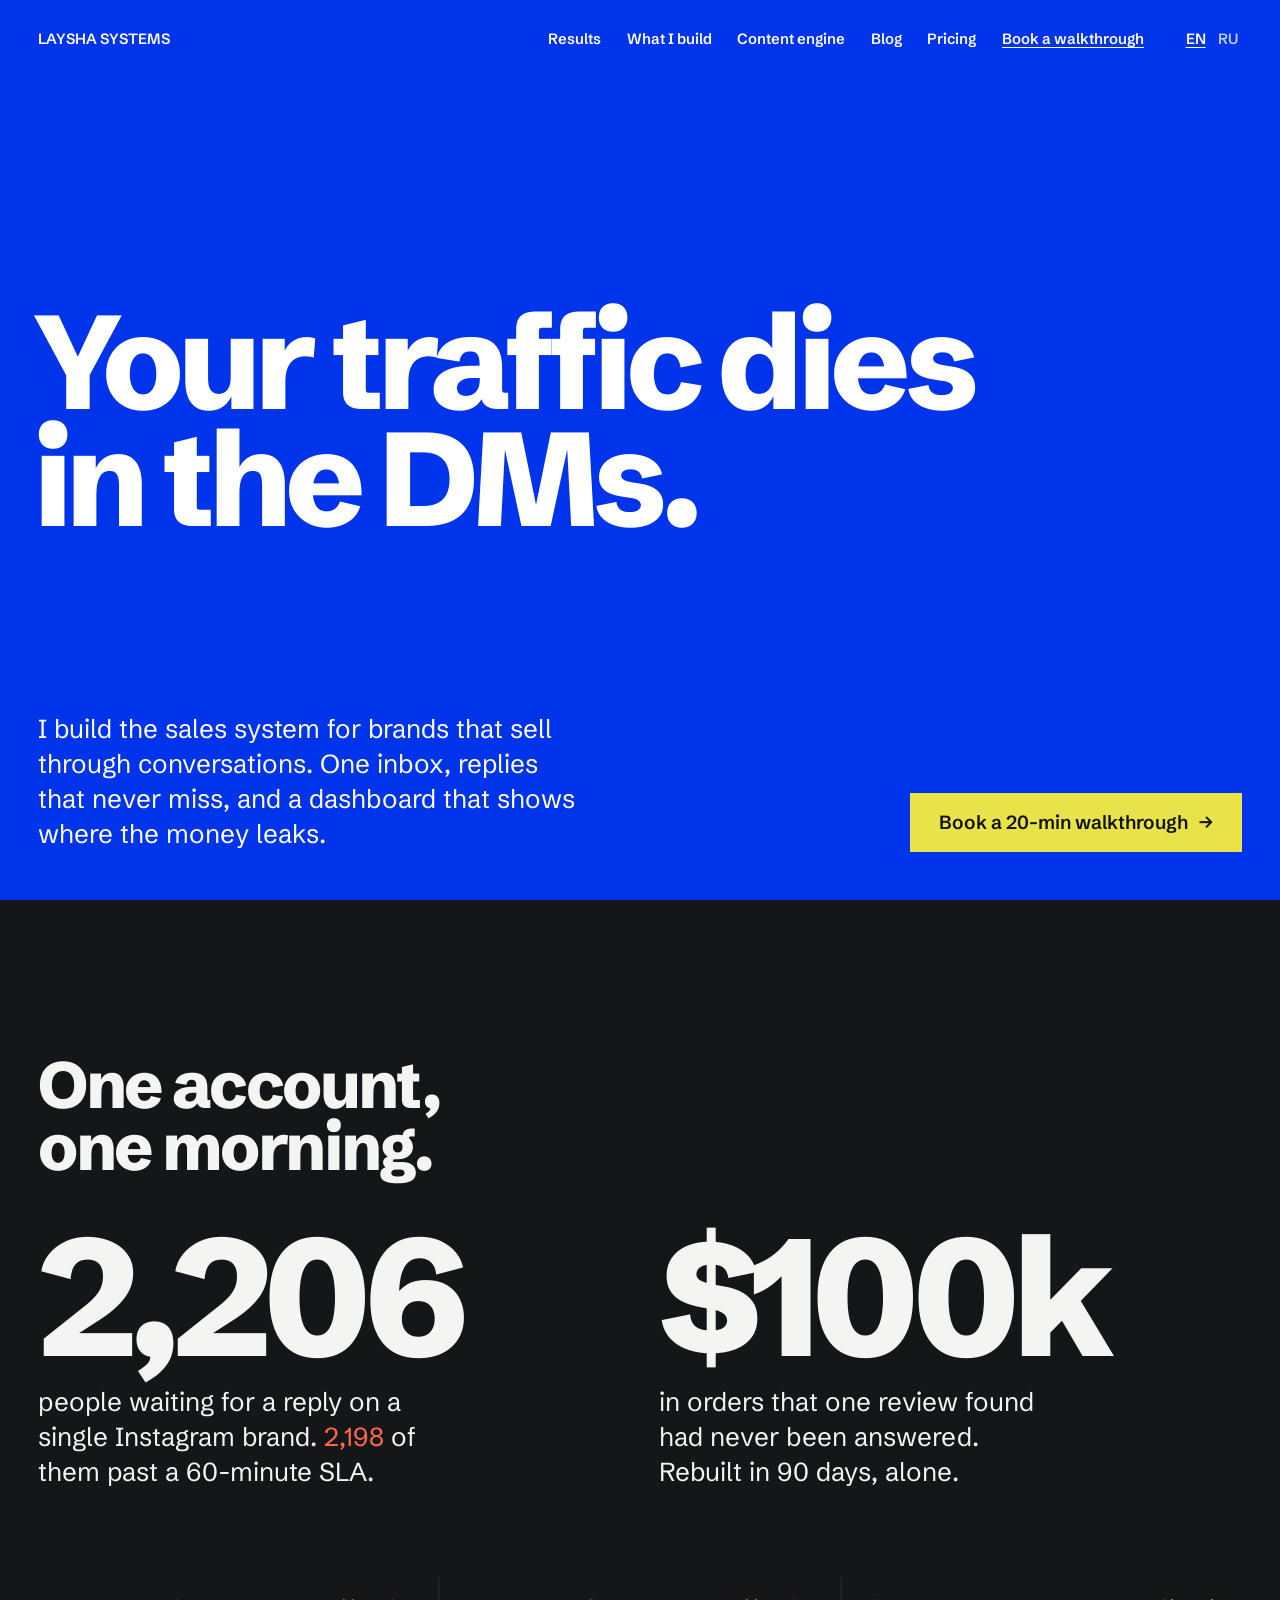
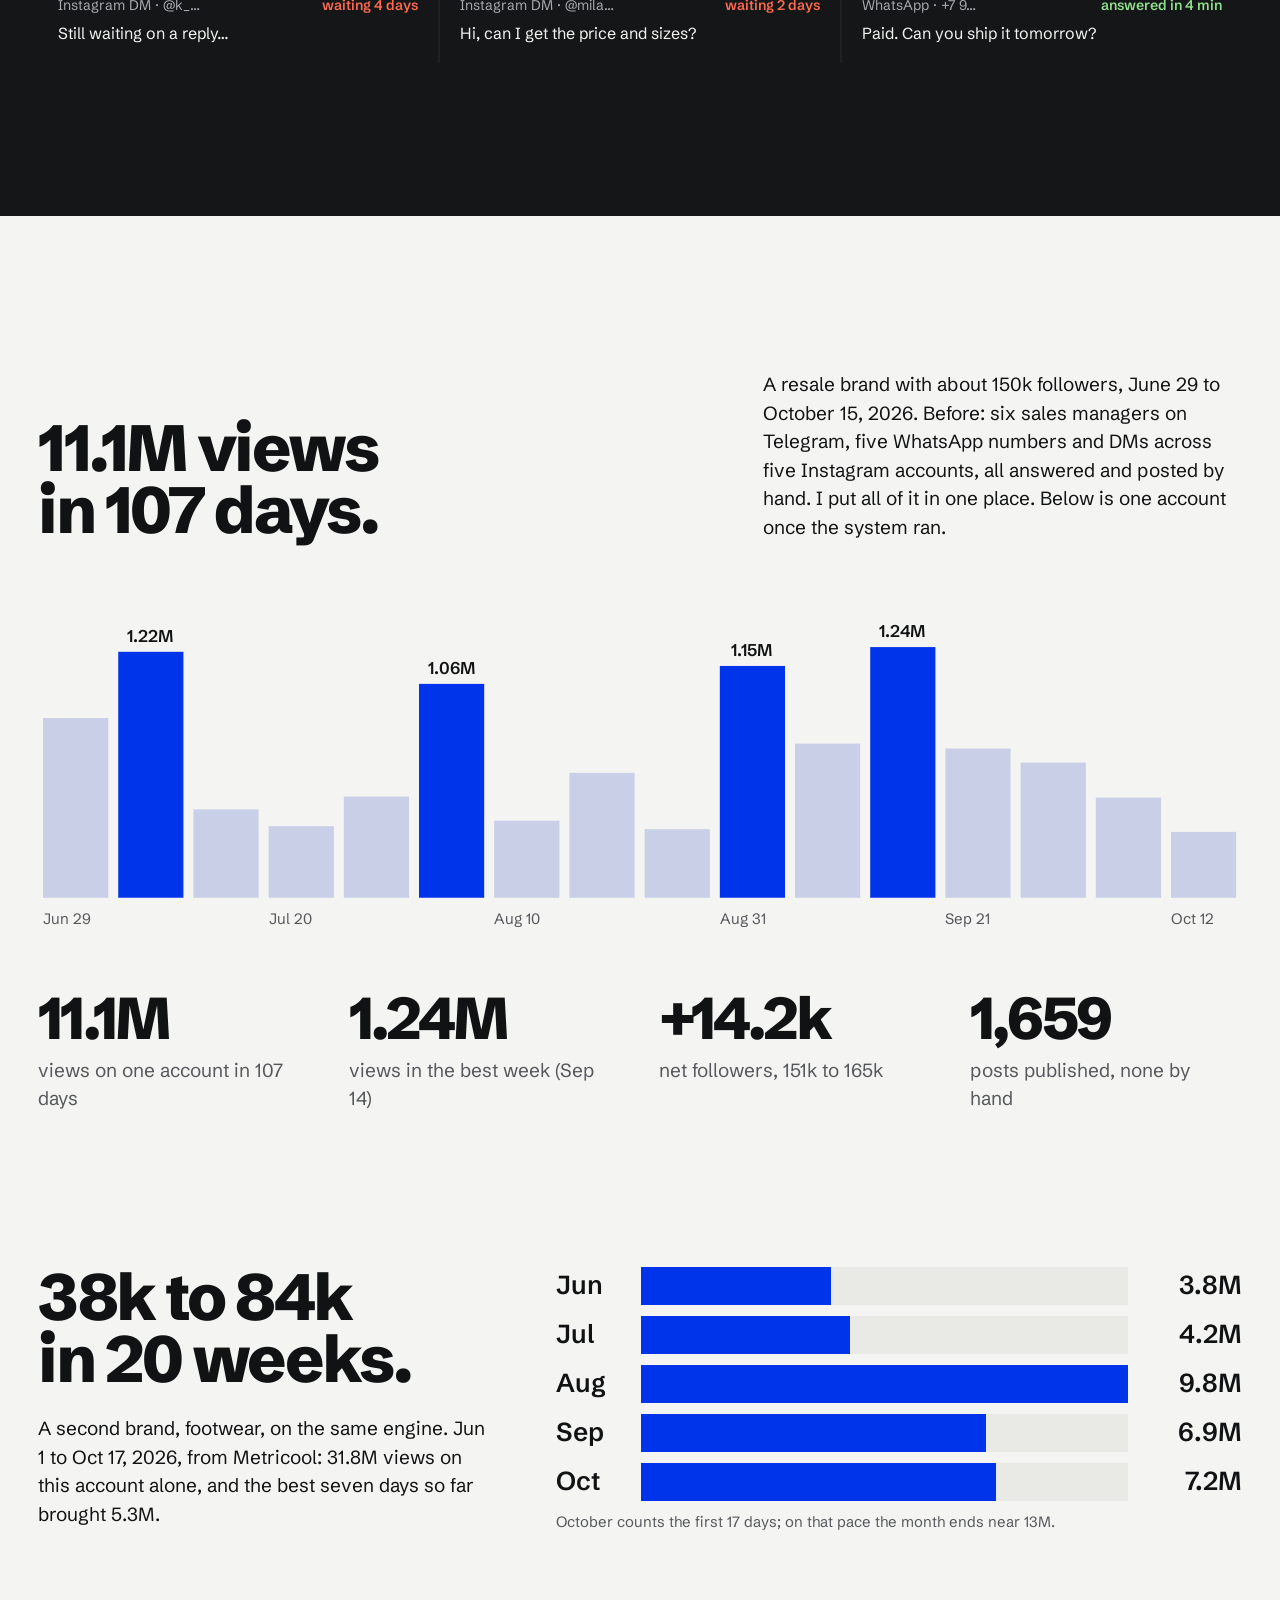
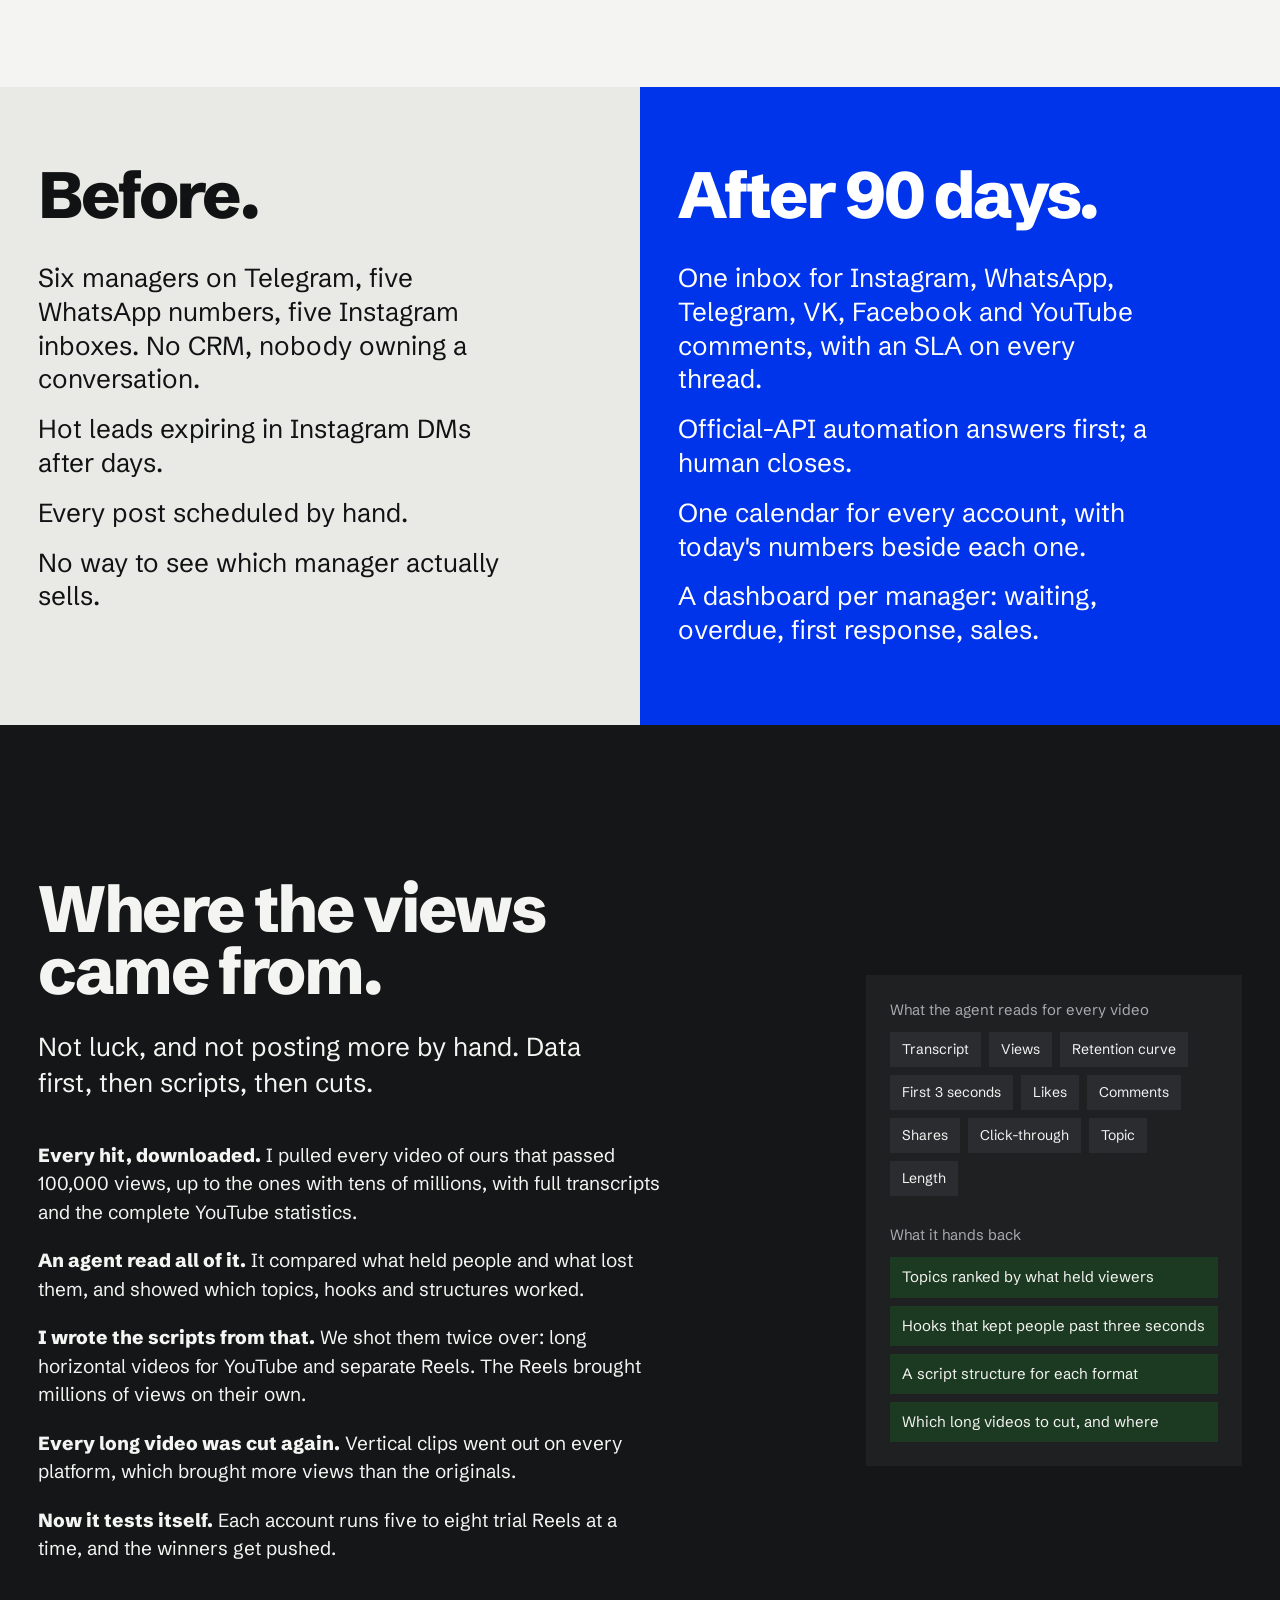
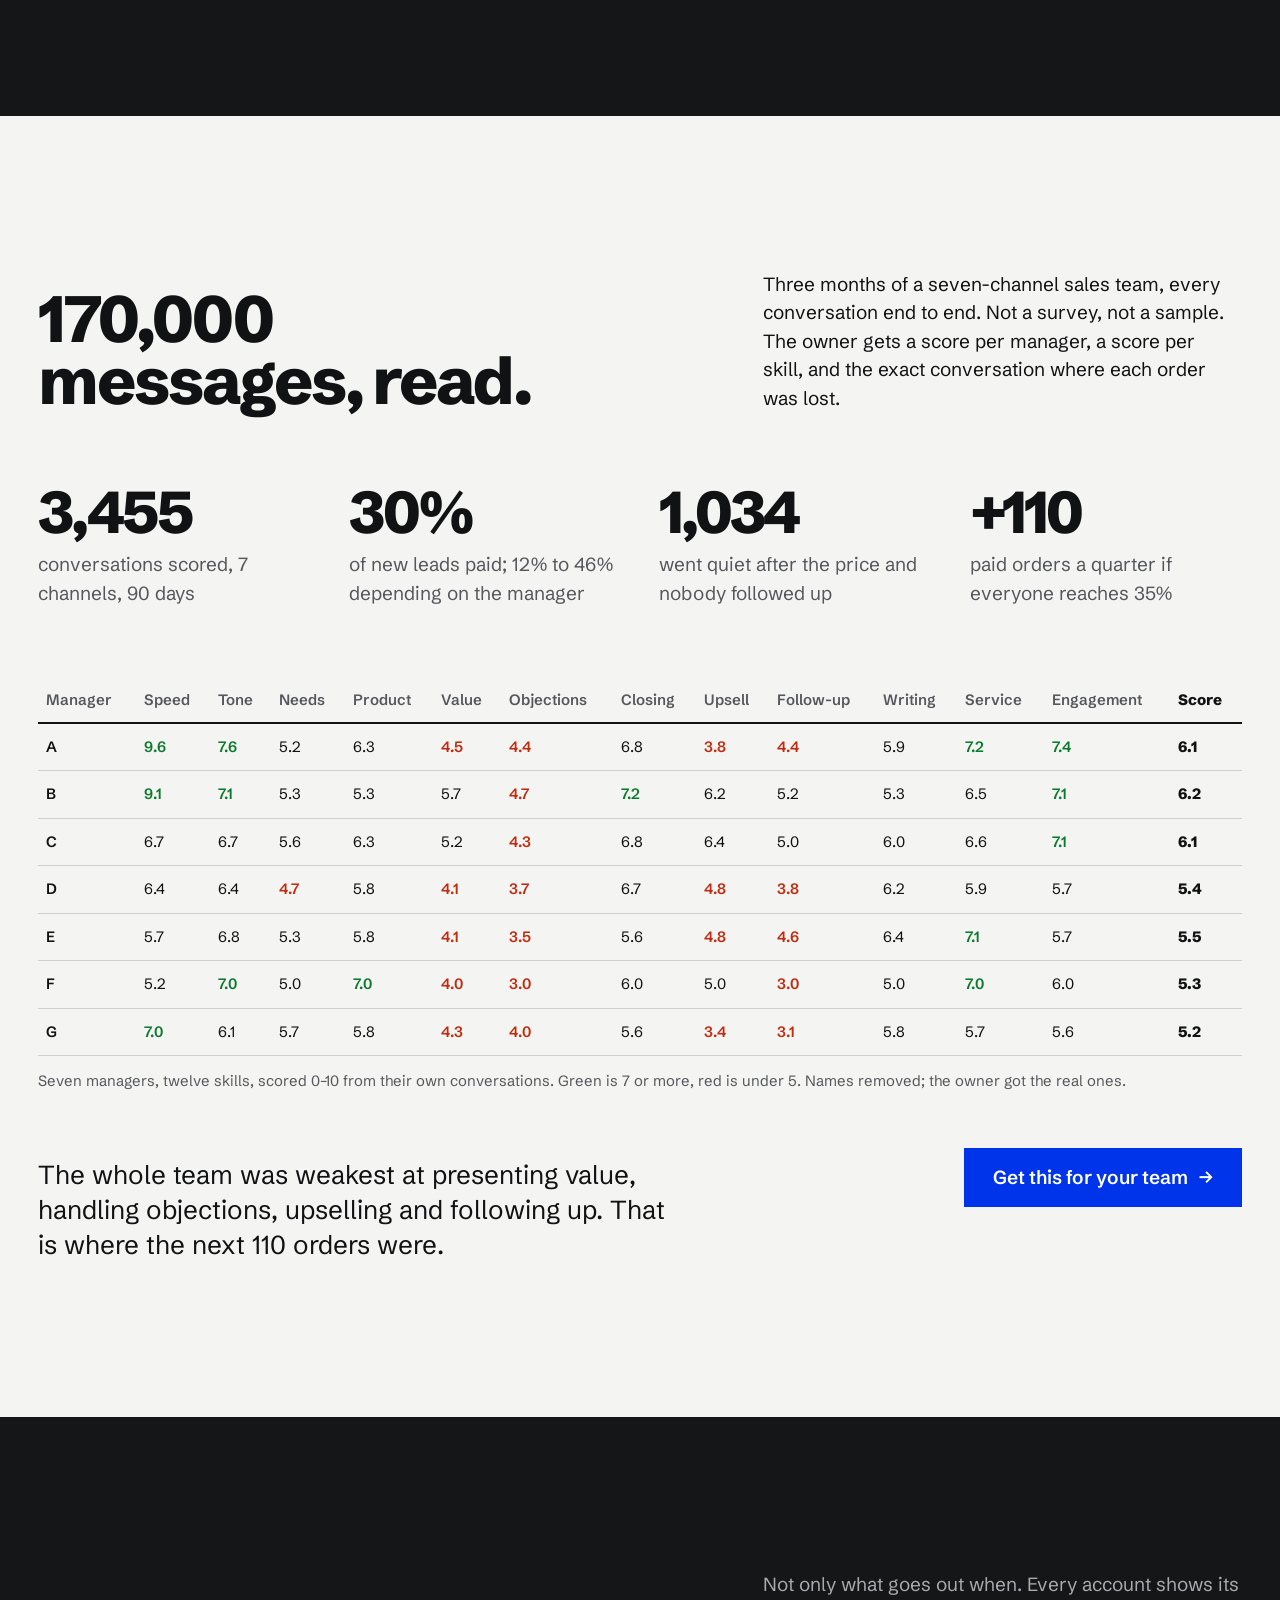
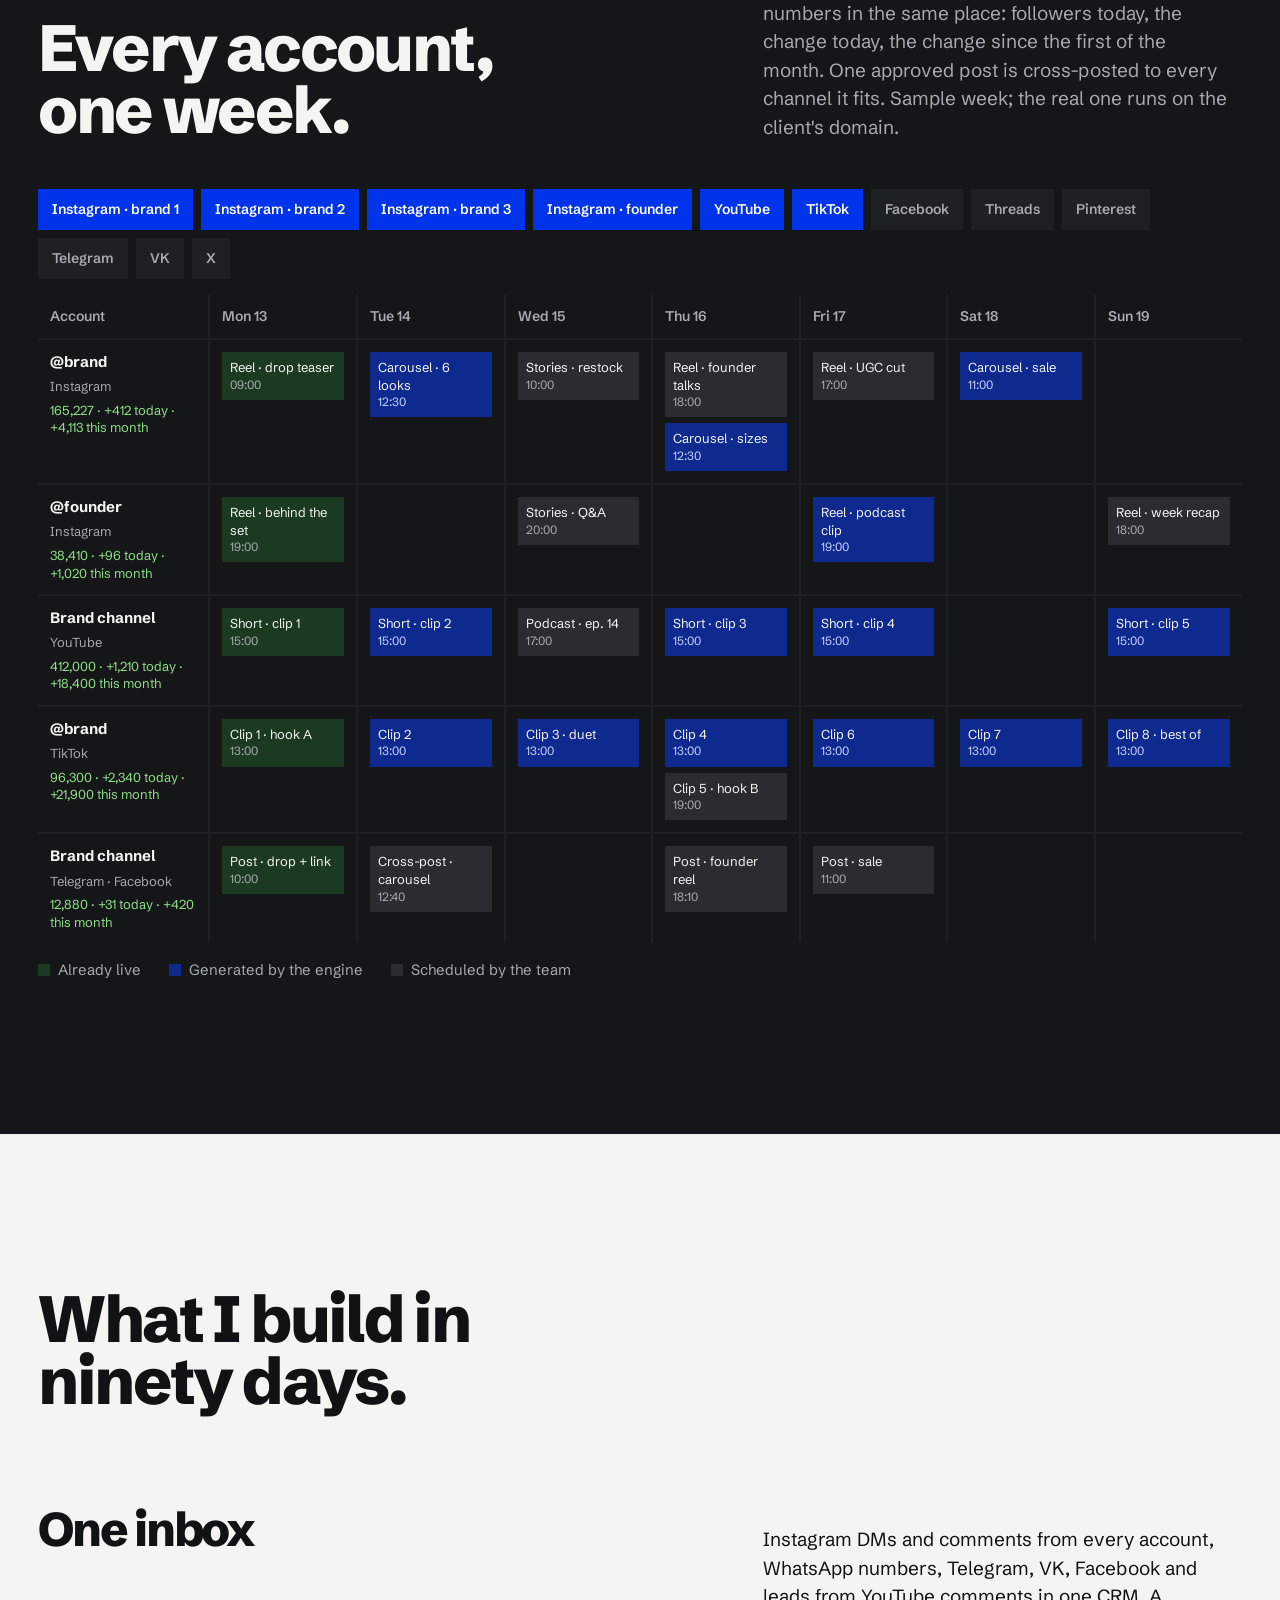
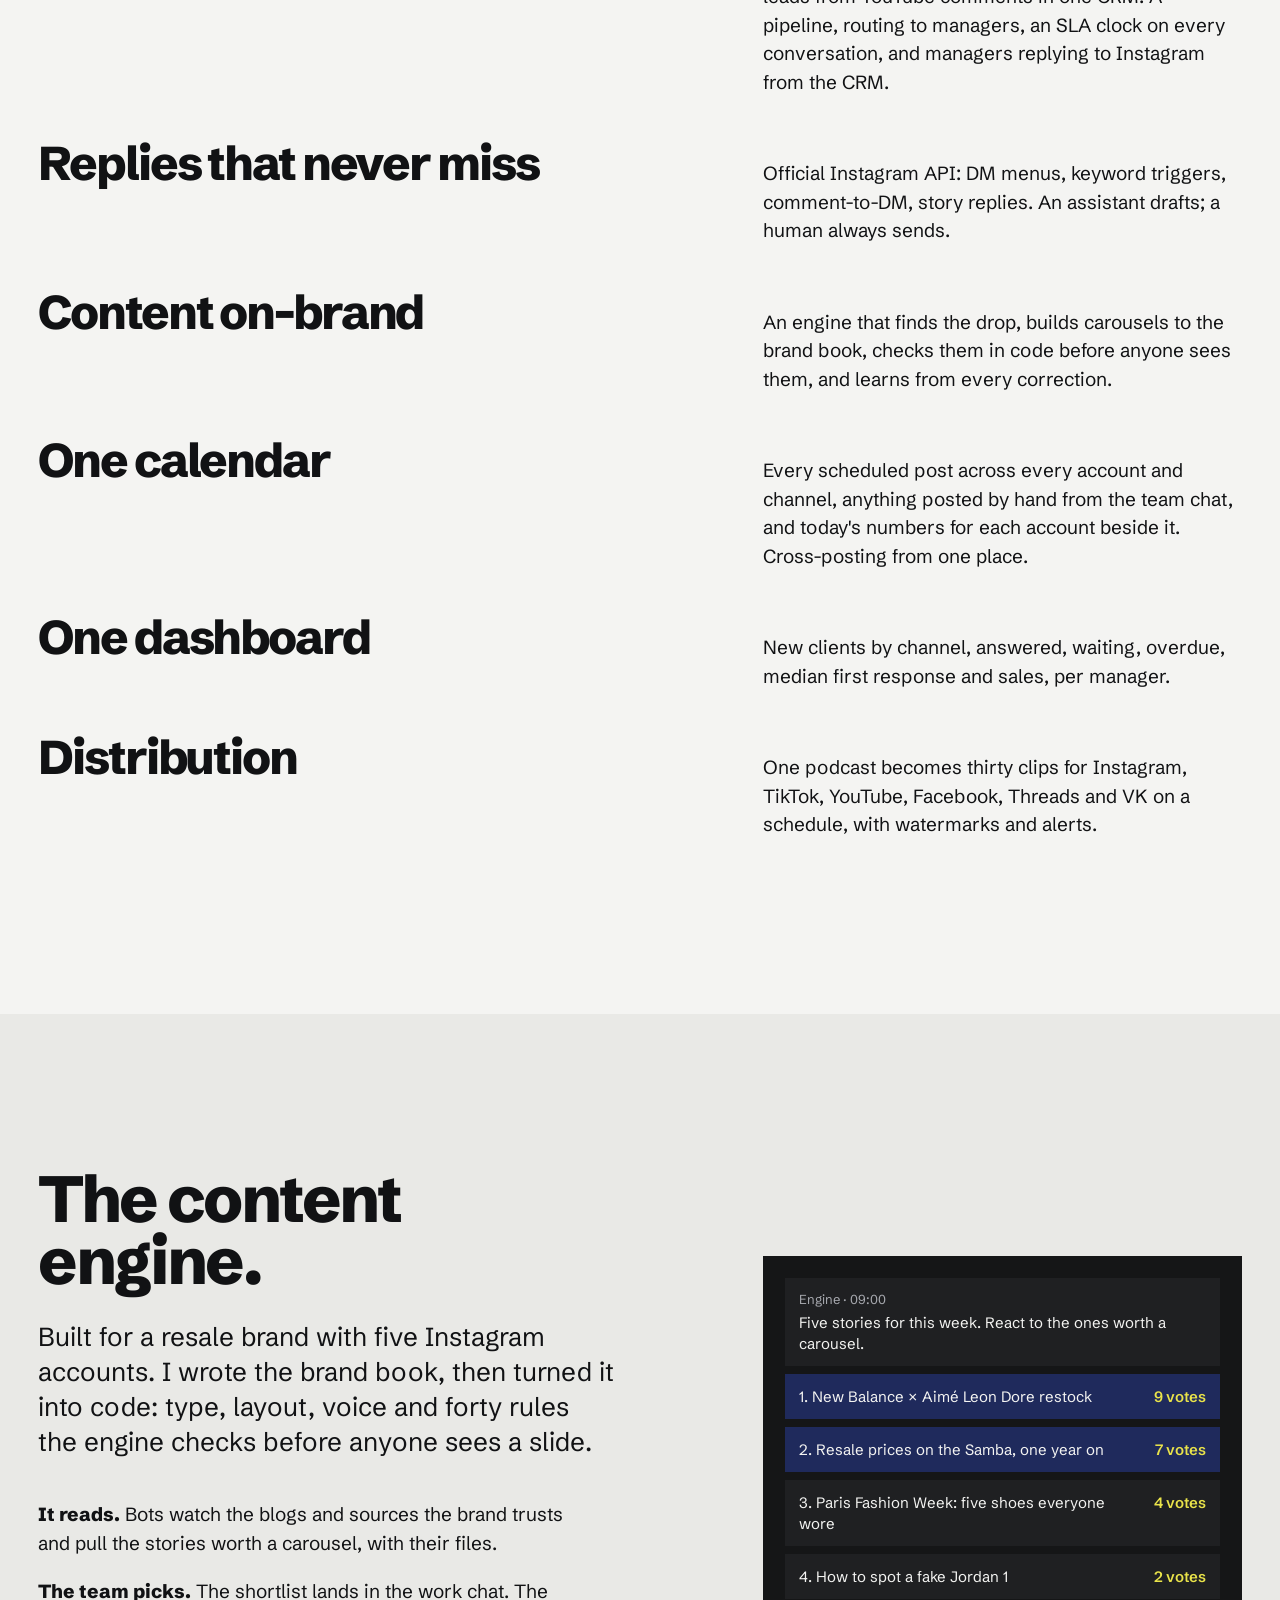
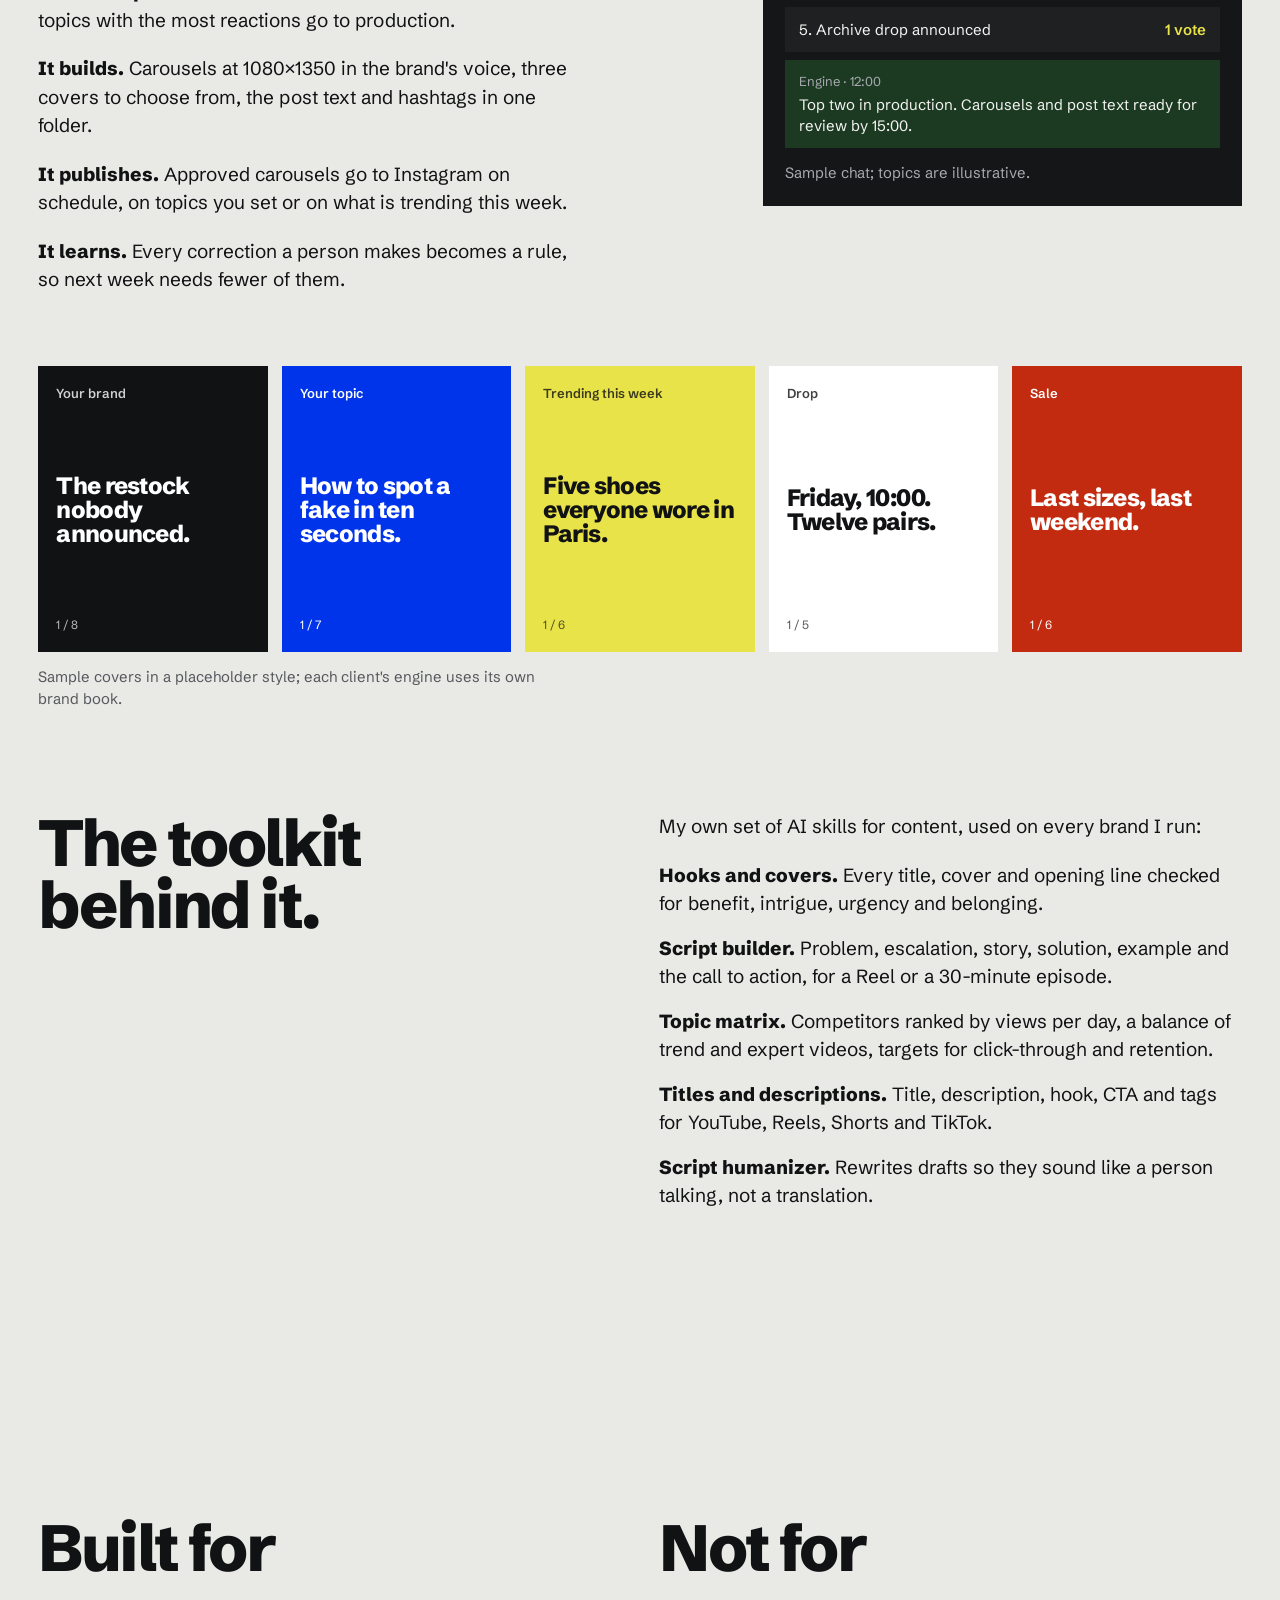
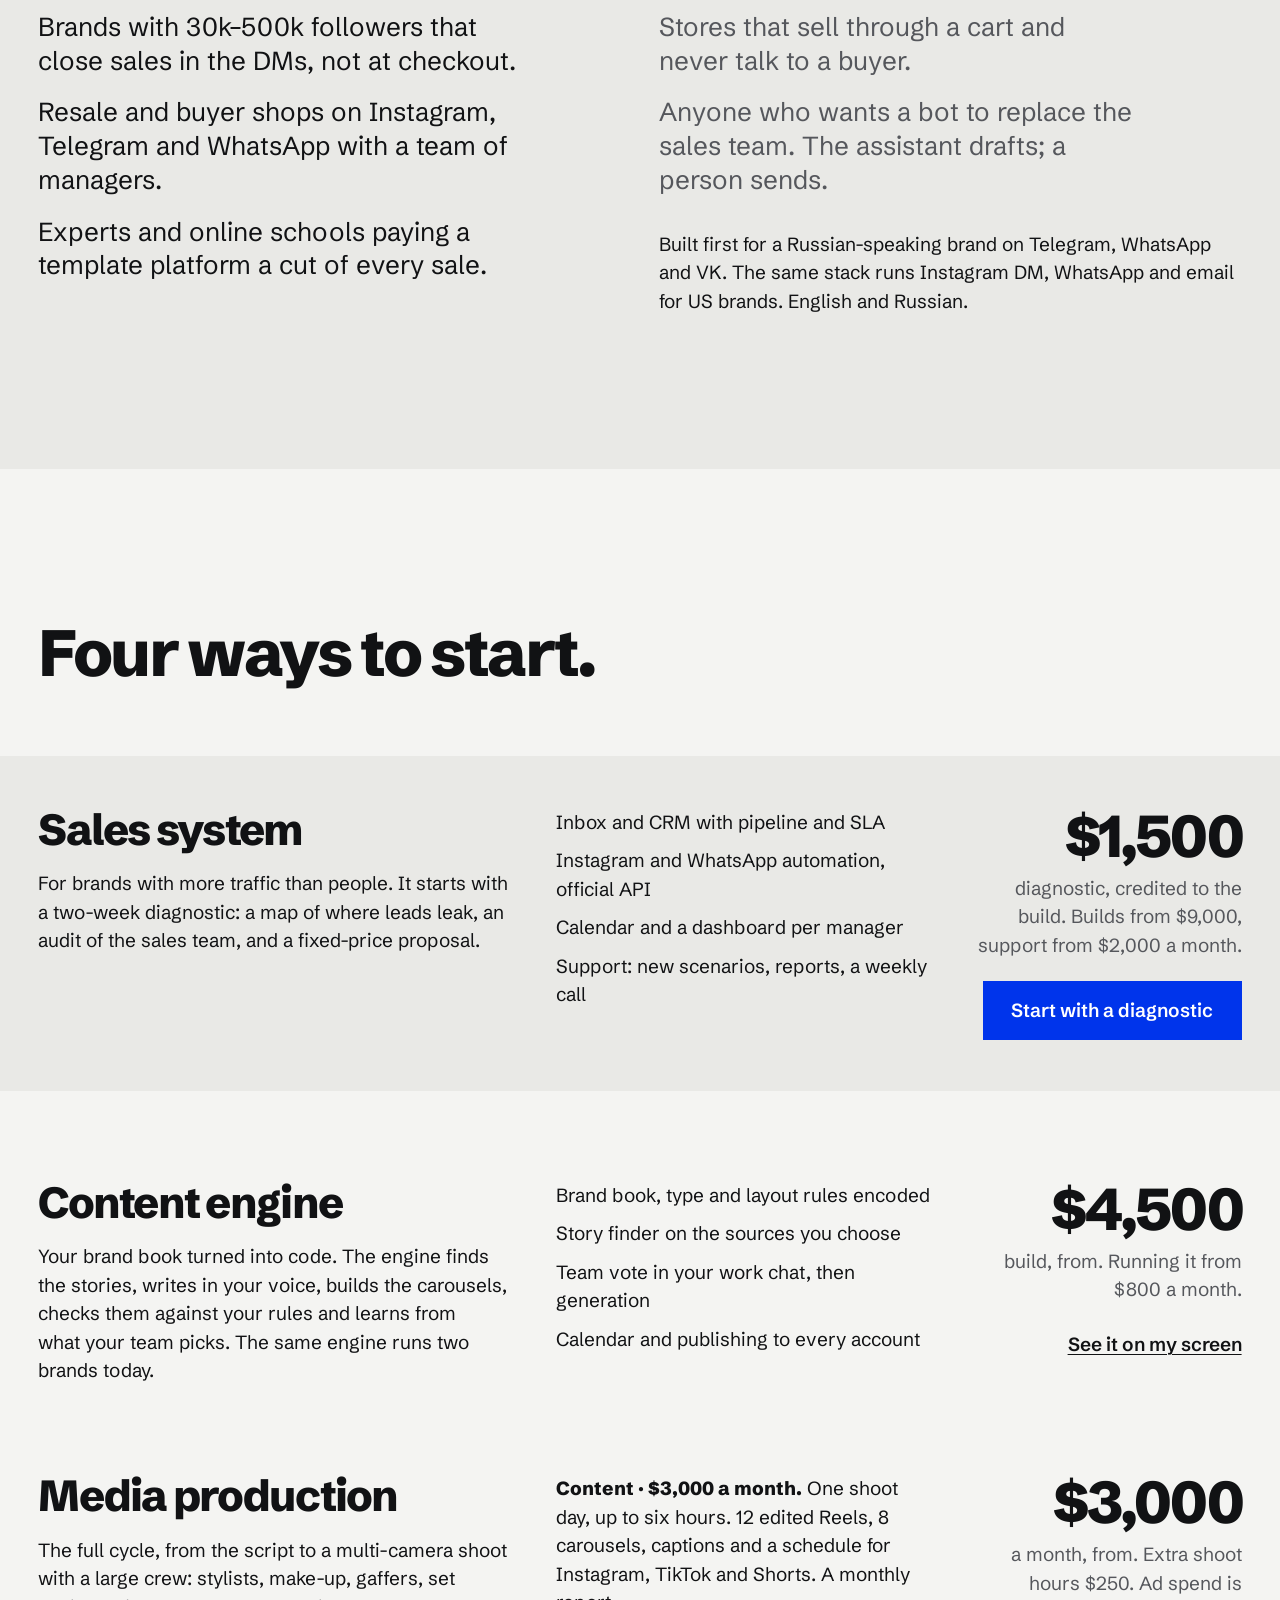
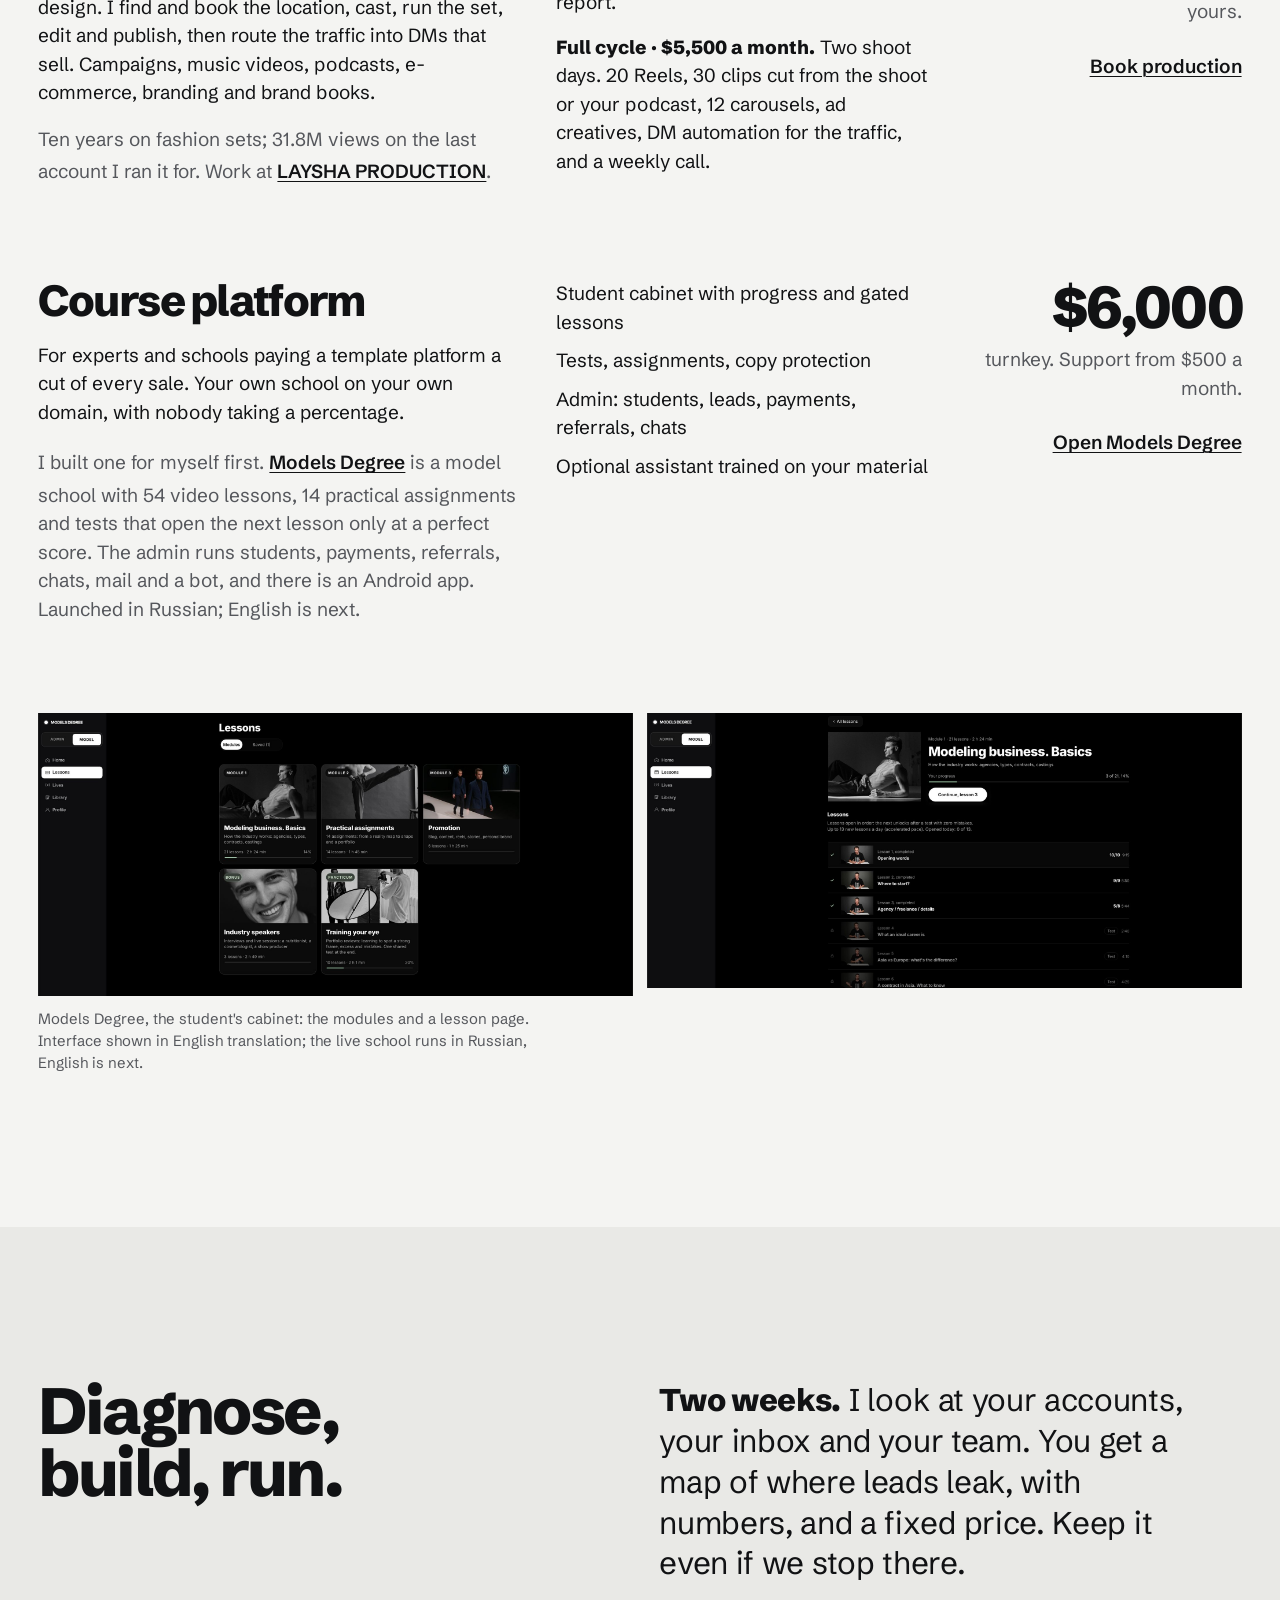
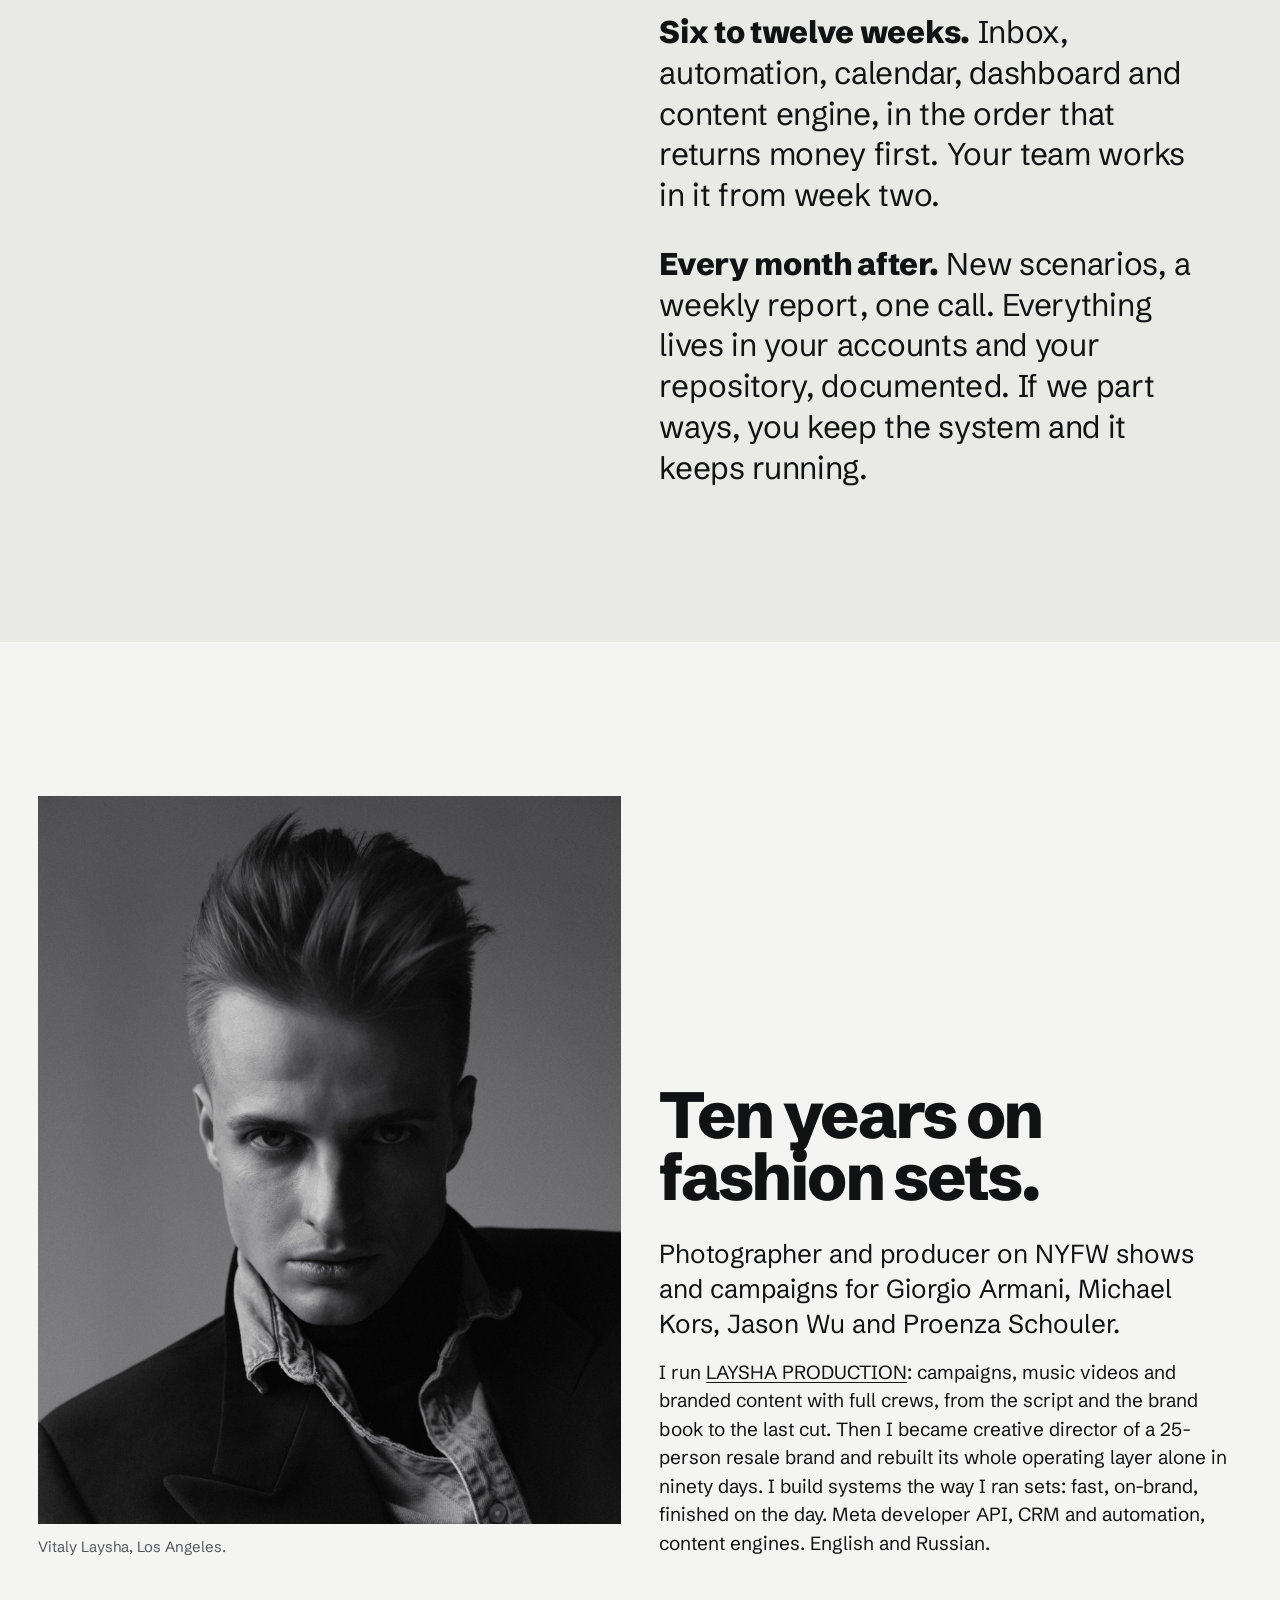
==== commit 023994b8: "Contrast fixes found by Impeccable detector: language switcher, cover labels, form placeholders, cal" ====
--- a/index.html
+++ b/index.html
@@ -80,7 +80,7 @@
 .top nav a:hover{text-decoration:underline}
 .top .act{text-decoration:underline}
 .top .lsw{display:inline-flex;gap:12px;margin-left:clamp(4px,1vw,12px)}
-.top .lsw a{text-decoration:none;color:inherit;opacity:.55}
+.top .lsw a{text-decoration:none;color:inherit;opacity:.75}
 .top .lsw a[aria-current]{opacity:1;text-decoration:underline}
 .hero h1{font-size:var(--s-display);letter-spacing:-.05em;line-height:.88;max-width:none;align-self:center;margin-top:8vh;margin-left:-.04em}
 .hero h1 .l{display:block}
@@ -254,7 +254,7 @@
 .process{display:grid;grid-template-columns:repeat(12,minmax(0,1fr));gap:32px var(--m)}
 .process h2{grid-column:1/6}
 .process .body{grid-column:7/13;display:grid;gap:28px}
-.process .body p{font-size:clamp(1.375rem,1rem + 1.2vw,2.125rem);line-height:1.25;max-width:28ch;letter-spacing:-.01em}
+.process .body p{font-size:clamp(1.375rem,1rem + 1.2vw,2.125rem);line-height:1.3;max-width:28ch;letter-spacing:-.01em}
 .process .body p b{font-weight:800}
 
 /* about */
@@ -276,7 +276,7 @@
 .contact label{display:block;font-weight:600;margin-bottom:8px}
 .contact input,.contact textarea{width:100%;font:400 var(--s-body)/1.4 var(--f);color:#fff;background:var(--cobalt-2);border:0;border-bottom:2px solid rgba(255,255,255,.55);padding:14px 2px;border-radius:0}
 .contact textarea{min-height:120px;resize:vertical}
-.contact input::placeholder,.contact textarea::placeholder{color:#9fb0ff}
+.contact input::placeholder,.contact textarea::placeholder{color:#b9c6ff}
 .contact input:focus,.contact textarea:focus{outline:0;border-bottom-color:var(--yellow)}
 .contact .send{display:flex;flex-wrap:wrap;gap:16px 28px;align-items:center}
 .ok-msg{display:none;font-size:var(--s-lead);line-height:1.35}
@@ -322,6 +322,9 @@
   .months li{grid-template-columns:3.6ch 1fr 5ch;gap:12px}
 }
 
+/* r17: impeccable contrast fixes */
+.c2 .k,.c2 .s,.c5 .k,.c5 .s{opacity:1}
+.ui-cal .p.gen small{color:#c5d0ff}
 /* r16: audit fixes */
 .num,.matrix td{font-variant-numeric:normal}
 .top a{display:inline-block;padding:6px 0}
